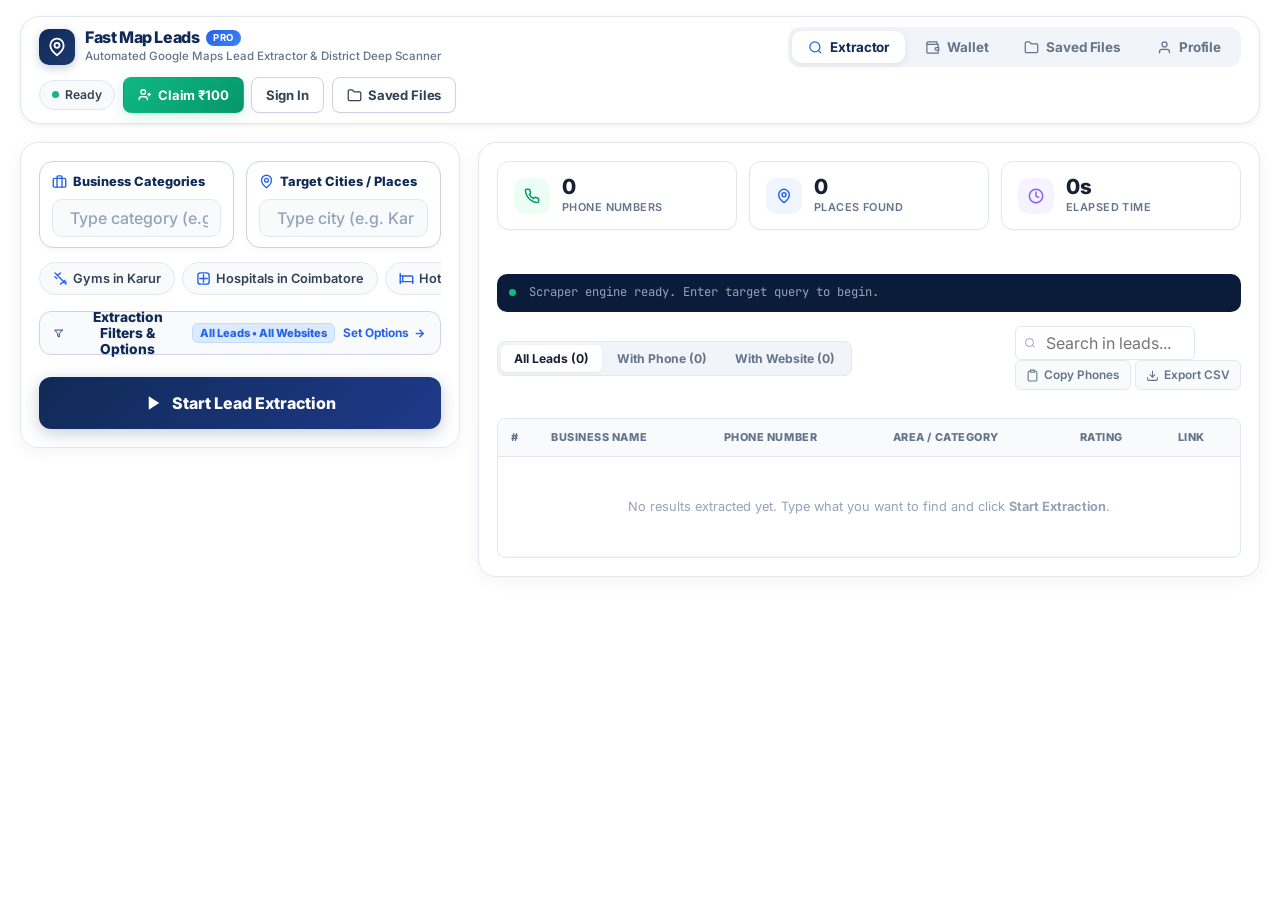
==== templates/index.html @ 8f37c623 "h76imo54ki" ====
<!DOCTYPE html>
<html lang="en">
<head>
  <meta charset="UTF-8" />
  <meta name="viewport" content="width=device-width, initial-scale=1.0, maximum-scale=5.0" />
  <title>Fast Map Leads — B2B Google Maps Lead Extractor & District Scanner</title>
  <link rel="preconnect" href="https://fonts.googleapis.com">
  <link rel="preconnect" href="https://fonts.gstatic.com" crossorigin>
  <link href="https://fonts.googleapis.com/css2?family=Inter:wght@400;500;600;700;800;900&family=Plus+Jakarta+Sans:wght@400;500;600;700;800&family=JetBrains+Mono:wght@400;500;600&display=swap" rel="stylesheet">
  <script src="https://checkout.razorpay.com/v1/checkout.js"></script>
  <script src="https://accounts.google.com/gsi/client" async defer></script>
  <style>
    /* ─────────────────────────────────────────────────────────────────────
       FAST MAP LEADS — PREMIUM SaaS DESIGN SYSTEM v3.0
       Pure White Canvas · Navy Primary · Blue/Teal Accents
       Inspired by Stripe, Linear, and modern fintech
    ───────────────────────────────────────────────────────────────────── */

    /* CRITICAL MOBILE AUTO-ZOOM PREVENTION */
    input, select, textarea { font-size: 16px !important; }
    button, a, input, select { touch-action: manipulation; }

    
    :root {
      /* Core Palette */
      --white: #ffffff;
      --navy: #102A56;
      --navy-deep: #0a1c3a;
      --navy-mid: #1a3a6e;
      --blue: #2563EB;
      --blue-bright: #3B82F6;
      --blue-light: #EFF6FF;
      --blue-border: #BFDBFE;
      --teal: #14B8A6;
      --teal-light: #F0FDFA;
      --teal-border: #99F6E4;
      --violet: #8B5CF6;
      --violet-light: #F5F3FF;
      --amber: #F59E0B;
      --amber-light: #FFFBEB;
      --green: #10B981;
      --green-dark: #059669;
      --green-light: #ECFDF5;
      --green-border: #A7F3D0;
      --red: #EF4444;
      --red-light: #FEF2F2;
      --red-border: #FECACA;

      /* Surfaces */
      --surface: #ffffff;
      --surface-2: #F8FAFC;
      --surface-3: #F1F5F9;

      /* Text */
      --text-primary: #172033;
      --text-secondary: #334155;
      --text-muted: #64748B;
      --text-light: #94A3B8;
      --text-xlight: #CBD5E1;

      /* Borders */
      --border: #E2E8F0;
      --border-strong: #CBD5E1;
      --border-focus: #2563EB;

      /* Shadows */
      --shadow-xs: 0 1px 2px rgba(15, 23, 42, 0.04);
      --shadow-sm: 0 2px 8px -1px rgba(15, 23, 42, 0.06), 0 1px 2px rgba(15, 23, 42, 0.03);
      --shadow-md: 0 4px 16px -2px rgba(15, 23, 42, 0.08), 0 2px 4px rgba(15, 23, 42, 0.04);
      --shadow-lg: 0 8px 28px -4px rgba(15, 23, 42, 0.12), 0 4px 8px rgba(15, 23, 42, 0.05);
      --shadow-xl: 0 16px 48px -8px rgba(15, 23, 42, 0.18), 0 8px 16px rgba(15, 23, 42, 0.08);
      --shadow-blue: 0 4px 14px rgba(37, 99, 235, 0.18);
      --shadow-navy: 0 4px 14px rgba(16, 42, 86, 0.18);
      --shadow-green: 0 4px 14px rgba(16, 185, 129, 0.18);

      /* Radius */
      --r-xs: 6px;
      --r-sm: 8px;
      --r-md: 12px;
      --r-lg: 16px;
      --r-xl: 20px;
      --r-2xl: 24px;
      --r-3xl: 28px;

      /* Transitions */
      --ease-spring: cubic-bezier(0.16, 1, 0.3, 1);
      --ease-smooth: cubic-bezier(0.4, 0, 0.2, 1);
    }

    /* ── Reset & Base ── */
    *, *::before, *::after { box-sizing: border-box; margin: 0; padding: 0; }

    html {
      scroll-behavior: smooth;
      -webkit-text-size-adjust: 100%;
      text-size-adjust: 100%;
    }

    body {
      font-family: 'Inter', 'Plus Jakarta Sans', -apple-system, BlinkMacSystemFont, 'Segoe UI', sans-serif;
      background-color: #ffffff;
      color: var(--text-primary);
      line-height: 1.5;
      min-height: 100vh;
      padding-bottom: 72px;
      -webkit-font-smoothing: antialiased;
      -moz-osx-font-smoothing: grayscale;
    }

    .glass-backdrop { display: none; }

    /* ── App Shell ── */
    
    /* Hide Mobile Bottom Dock on PC / Desktop */
    .mobile-bottom-dock {
      display: none !important;
    }


    /* Hide top header when viewing Profile page */
    body.view-profile-active .glass-header {
      display: none !important;
    }

.app-shell {
      position: relative;
      z-index: 1;
      max-width: 1440px;
      margin: 0 auto;
      padding: 16px 20px 48px 20px;
    }

    /* ══════════════════════════════════════════════
       HEADER — Premium White Bar
    ══════════════════════════════════════════════ */
    .glass-header {
      display: flex;
      align-items: center;
      justify-content: space-between;
      padding: 10px 18px;
      background: #ffffff;
      border: 1px solid var(--border);
      border-radius: var(--r-xl);
      box-shadow: var(--shadow-sm);
      margin-bottom: 18px;
      flex-wrap: wrap;
      gap: 10px;
    }

    .brand-section {
      display: flex;
      align-items: center;
      gap: 10px;
      cursor: pointer;
    }

    .brand-logo {
      width: 36px;
      height: 36px;
      background: linear-gradient(135deg, var(--navy) 0%, var(--navy-mid) 100%);
      color: #ffffff;
      border-radius: 10px;
      display: flex;
      align-items: center;
      justify-content: center;
      box-shadow: 0 3px 10px rgba(16, 42, 86, 0.22);
      flex-shrink: 0;
    }

    .brand-title h1 {
      font-size: 1rem;
      font-weight: 800;
      letter-spacing: -0.025em;
      color: var(--navy);
      display: flex;
      align-items: center;
      gap: 7px;
      line-height: 1.2;
    }

    .brand-badge {
      font-size: 0.6rem;
      font-weight: 700;
      background: linear-gradient(135deg, var(--blue) 0%, var(--blue-bright) 100%);
      color: #ffffff;
      padding: 2px 7px;
      border-radius: 999px;
      text-transform: uppercase;
      letter-spacing: 0.05em;
    }

    .brand-sub {
      font-size: 0.72rem;
      color: var(--text-muted);
      font-weight: 500;
      margin-top: 1px;
    }

    .header-controls {
      display: flex;
      align-items: center;
      gap: 8px;
    }

    /* ── Status Pill ── */
    .status-pill {
      display: inline-flex;
      align-items: center;
      gap: 6px;
      padding: 5px 12px;
      background: var(--surface-2);
      border: 1px solid var(--border);
      border-radius: 999px;
      font-size: 0.76rem;
      font-weight: 600;
      color: var(--text-secondary);
    }
    .status-dot {
      width: 7px;
      height: 7px;
      border-radius: 50%;
      background: var(--green);
      flex-shrink: 0;
    }
    .status-dot.pulsing {
      background: var(--blue);
      animation: pulseDot 1.4s infinite;
    }
    @keyframes pulseDot {
      0% { transform: scale(0.9); box-shadow: 0 0 0 0 rgba(37,99,235,0.5); }
      70% { transform: scale(1.1); box-shadow: 0 0 0 5px rgba(37,99,235,0); }
      100% { transform: scale(0.9); box-shadow: 0 0 0 0 rgba(37,99,235,0); }
    }

    /* ══════════════════════════════════════════════
       BUTTON SYSTEM — Premium SaaS
    ══════════════════════════════════════════════ */

    /* Base compact */
    .btn-compact {
      display: inline-flex;
      align-items: center;
      justify-content: center;
      gap: 6px;
      height: 36px;
      padding: 0 14px;
      font-size: 0.82rem;
      font-weight: 700;
      letter-spacing: -0.01em;
      border-radius: var(--r-sm);
      cursor: pointer;
      transition: all 0.18s var(--ease-spring);
      border: 1px solid transparent;
      user-select: none;
      white-space: nowrap;
      text-decoration: none;
      font-family: inherit;
    }
    .btn-compact:disabled { opacity: 0.45; cursor: not-allowed; transform: none !important; }

    /* Navy primary */
    .btn-primary-glass {
      background: linear-gradient(135deg, var(--navy) 0%, var(--navy-mid) 100%);
      color: #ffffff;
      border-color: transparent;
      box-shadow: 0 3px 10px rgba(16,42,86,0.18), inset 0 1px 0 rgba(255,255,255,0.12);
    }
    .btn-primary-glass:hover:not(:disabled) {
      background: linear-gradient(135deg, var(--navy-mid) 0%, #234a8a 100%);
      transform: translateY(-1px);
      box-shadow: 0 6px 18px rgba(16,42,86,0.24);
    }

    /* Blue accent */
    .btn-blue-glass {
      background: linear-gradient(135deg, var(--blue) 0%, var(--blue-bright) 100%);
      color: #ffffff;
      border-color: transparent;
      box-shadow: var(--shadow-blue);
    }
    .btn-blue-glass:hover:not(:disabled) {
      background: linear-gradient(135deg, #1d4ed8 0%, var(--blue) 100%);
      transform: translateY(-1px);
      box-shadow: 0 6px 20px rgba(37,99,235,0.28);
    }

    /* Emerald/Green */
    .btn-emerald-glass {
      background: linear-gradient(135deg, var(--green) 0%, var(--green-dark) 100%);
      color: #ffffff;
      border-color: transparent;
      box-shadow: var(--shadow-green);
    }
    .btn-emerald-glass:hover:not(:disabled) {
      background: linear-gradient(135deg, #059669 0%, #047857 100%);
      transform: translateY(-1px);
      box-shadow: 0 6px 20px rgba(16,185,129,0.28);
    }

    /* Outline */
    .btn-outline-glass {
      background: #ffffff;
      color: var(--text-secondary);
      border: 1.5px solid var(--border-strong);
      box-shadow: var(--shadow-xs);
    }
    .btn-outline-glass:hover:not(:disabled) {
      background: var(--surface-2);
      border-color: var(--text-muted);
      color: var(--text-primary);
      transform: translateY(-1px);
      box-shadow: var(--shadow-sm);
    }

    /* Danger */
    .btn-danger-glass {
      background: var(--red-light);
      color: var(--red);
      border: 1px solid var(--red-border);
    }
    .btn-danger-glass:hover:not(:disabled) {
      background: #fee2e2;
      transform: translateY(-1px);
    }

    /* Small subtle */
    .btn-subtle-sm {
      height: 30px;
      padding: 0 10px;
      font-size: 0.74rem;
      font-weight: 600;
      border-radius: var(--r-xs);
      background: var(--surface-2);
      border: 1px solid var(--border);
      color: var(--text-muted);
      cursor: pointer;
      display: inline-flex;
      align-items: center;
      gap: 5px;
      transition: all 0.15s;
      font-family: inherit;
    }
    .btn-subtle-sm:hover:not(:disabled) {
      background: #ffffff;
      border-color: var(--border-strong);
      color: var(--text-primary);
    }

    /* Hero buttons */
    .btn-hero-primary {
      display: inline-flex;
      align-items: center;
      justify-content: center;
      gap: 8px;
      height: 50px;
      padding: 0 24px;
      font-size: 0.95rem;
      font-weight: 800;
      letter-spacing: -0.01em;
      border-radius: var(--r-md);
      background: linear-gradient(135deg, var(--navy) 0%, var(--navy-mid) 100%);
      color: #ffffff;
      border: none;
      box-shadow: 0 6px 20px rgba(16,42,86,0.22), inset 0 1px 0 rgba(255,255,255,0.1);
      cursor: pointer;
      transition: all 0.2s var(--ease-spring);
      user-select: none;
      text-decoration: none;
      font-family: inherit;
      width: 100%;
    }
    .btn-hero-primary:hover:not(:disabled) {
      background: linear-gradient(135deg, var(--navy-mid) 0%, #1e4a96 100%);
      transform: translateY(-2px);
      box-shadow: 0 10px 28px rgba(16,42,86,0.28);
    }
    .btn-hero-primary:active:not(:disabled) { transform: scale(0.98); }

    .btn-hero-emerald {
      display: inline-flex;
      align-items: center;
      justify-content: center;
      gap: 8px;
      height: 50px;
      padding: 0 24px;
      font-size: 0.95rem;
      font-weight: 800;
      letter-spacing: -0.01em;
      border-radius: var(--r-md);
      background: linear-gradient(135deg, var(--green) 0%, var(--green-dark) 100%);
      color: #ffffff;
      border: none;
      box-shadow: 0 6px 20px rgba(16,185,129,0.24);
      cursor: pointer;
      transition: all 0.2s var(--ease-spring);
      user-select: none;
      text-decoration: none;
      font-family: inherit;
    }
    .btn-hero-emerald:hover:not(:disabled) {
      background: linear-gradient(135deg, var(--green-dark) 0%, #047857 100%);
      transform: translateY(-2px);
      box-shadow: 0 10px 28px rgba(16,185,129,0.3);
    }
    .btn-hero-emerald:active:not(:disabled) { transform: scale(0.98); }

    .btn-hero-outline {
      display: inline-flex;
      align-items: center;
      justify-content: center;
      gap: 8px;
      height: 48px;
      padding: 0 20px;
      font-size: 0.9rem;
      font-weight: 700;
      border-radius: var(--r-md);
      background: #ffffff;
      color: var(--navy);
      border: 1.5px solid var(--border-strong);
      box-shadow: var(--shadow-xs);
      cursor: pointer;
      transition: all 0.18s var(--ease-spring);
      user-select: none;
      text-decoration: none;
      font-family: inherit;
    }
    .btn-hero-outline:hover:not(:disabled) {
      background: var(--surface-2);
      border-color: var(--text-muted);
      transform: translateY(-1px);
      box-shadow: var(--shadow-sm);
    }
    .btn-hero-outline:active:not(:disabled) { transform: scale(0.98); }

    /* Back button */
    .btn-subtle-back { display: none !important; }
    .btn-subtle-back:hover {
      background: var(--surface-2);
      border-color: var(--text-muted);
      transform: translateX(-2px);
    }

    /* ══════════════════════════════════════════════
       LAYOUT
    ══════════════════════════════════════════════ */
    .main-layout {
      display: grid;
      grid-template-columns: 420px 1fr;
      gap: 18px;
      align-items: start;
    }
    @media (max-width: 1024px) {
      .main-layout { grid-template-columns: 1fr; }
    }

    /* ── Cards ── */
    .glass-card {
      background: #ffffff;
      border: 1px solid var(--border);
      border-radius: var(--r-xl);
      padding: 20px;
      box-shadow: var(--shadow-sm);
    }

    .card-elevated {
      background: #ffffff;
      border: 1px solid var(--border);
      border-radius: var(--r-xl);
      box-shadow: var(--shadow-md);
      padding: 24px;
      margin-bottom: 20px;
    }

    /* ── Section title ── */
    .section-title {
      font-size: 0.9rem;
      font-weight: 800;
      color: var(--text-primary);
      display: flex;
      align-items: center;
      gap: 8px;
      margin-bottom: 14px;
      letter-spacing: -0.01em;
    }
    .section-title svg { color: var(--blue); }

    /* ══════════════════════════════════════════════
       SEARCH INPUT
    ══════════════════════════════════════════════ */
    .search-input-container {
      position: relative;
      margin-bottom: 12px;
    }
    .search-input-icon {
      position: absolute;
      left: 14px;
      top: 50%;
      transform: translateY(-50%);
      color: var(--text-light);
      pointer-events: none;
      z-index: 1;
    }
    .glass-input {
      width: 100%;
      height: 48px;
      padding: 0 44px 0 44px;
      font-size: 0.92rem;
      font-weight: 600;
      color: var(--text-primary);
      background: #ffffff;
      border: 1.5px solid var(--border-strong);
      border-radius: var(--r-md);
      outline: none;
      transition: all 0.2s var(--ease-smooth);
      font-family: inherit;
    }
    .glass-input:focus {
      border-color: var(--border-focus);
      box-shadow: 0 0 0 3px rgba(37, 99, 235, 0.10);
    }
    .glass-input::placeholder { color: var(--text-light); font-weight: 400; }

    /* ── Quick Chips ── */
    .quick-chips-row {
      display: flex;
      flex-wrap: wrap;
      gap: 7px;
      margin-bottom: 16px;
    }
    .quick-chip {
      background: #ffffff;
      border: 1px solid var(--border);
      padding: 5px 12px;
      border-radius: 999px;
      font-size: 0.76rem;
      font-weight: 600;
      color: var(--text-secondary);
      cursor: pointer;
      display: inline-flex;
      align-items: center;
      gap: 5px;
      transition: all 0.15s var(--ease-spring);
      white-space: nowrap;
      font-family: inherit;
    }
    .quick-chip:hover {
      background: var(--blue-light);
      border-color: var(--blue-border);
      color: var(--blue);
      transform: translateY(-1px);
    }
    .quick-chip.active {
      background: var(--blue-light);
      border-color: var(--blue-border);
      color: var(--blue);
    }

    /* ── District Deep Search ── */
    .district-deep-card {
      background: var(--blue-light);
      border: 1px solid var(--blue-border);
      border-radius: var(--r-md);
      padding: 13px 15px;
      margin-bottom: 16px;
      transition: all 0.2s;
    }
    .district-deep-header {
      display: flex;
      align-items: center;
      justify-content: space-between;
      gap: 10px;
      cursor: pointer;
    }
    .district-deep-info {
      display: flex;
      align-items: center;
      gap: 9px;
    }
    .district-deep-info svg { color: var(--blue); flex-shrink: 0; }
    .district-deep-text strong {
      font-size: 0.83rem;
      color: var(--navy);
      display: block;
      font-weight: 700;
    }
    .district-deep-text span {
      font-size: 0.73rem;
      color: #1e40af;
    }

    /* Toggle switch */
    .switch-toggle {
      position: relative;
      display: inline-block;
      width: 40px;
      height: 22px;
      flex-shrink: 0;
    }
    .switch-toggle input { opacity: 0; width: 0; height: 0; }
    .slider {
      position: absolute;
      cursor: pointer;
      inset: 0;
      background-color: var(--text-xlight);
      transition: 0.25s;
      border-radius: 22px;
    }
    .slider:before {
      position: absolute;
      content: "";
      height: 16px;
      width: 16px;
      left: 3px;
      bottom: 3px;
      background-color: white;
      transition: 0.25s;
      border-radius: 50%;
      box-shadow: 0 1px 4px rgba(0,0,0,0.2);
    }
    input:checked + .slider { background-color: var(--blue); }
    input:checked + .slider:before { transform: translateX(18px); }

    /* District preview box */
    .district-preview-box {
      margin-top: 10px;
      padding-top: 10px;
      border-top: 1px dashed var(--blue-border);
      display: none;
    }
    .district-preview-label {
      font-size: 0.72rem;
      font-weight: 700;
      color: var(--blue);
      margin-bottom: 7px;
      display: flex;
      align-items: center;
      justify-content: space-between;
    }
    .district-chips-wrap {
      display: flex;
      flex-wrap: wrap;
      gap: 5px;
      max-height: 90px;
      overflow-y: auto;
    }
    .area-chip, .district-chip {
      font-size: 0.68rem;
      font-weight: 600;
      background: #ffffff;
      border: 1px solid var(--blue-border);
      color: #1e40af;
      padding: 3px 8px;
      border-radius: 999px;
    }

    /* ── Limit Selector ── */
    .limit-selector-grid {
      display: grid;
      grid-template-columns: repeat(4, 1fr);
      gap: 7px;
      margin-bottom: 16px;
    }
    .limit-pill {
      height: 38px;
      display: flex;
      align-items: center;
      justify-content: center;
      background: #ffffff;
      border: 1.5px solid var(--border);
      border-radius: var(--r-sm);
      font-size: 0.78rem;
      font-weight: 700;
      color: var(--text-muted);
      cursor: pointer;
      transition: all 0.15s var(--ease-spring);
      font-family: inherit;
    }
    .limit-pill.active {
      background: var(--navy);
      border-color: var(--navy);
      color: #ffffff;
      box-shadow: 0 3px 10px rgba(16,42,86,0.18);
    }
    .limit-pill:hover:not(.active) {
      background: var(--surface-2);
      border-color: var(--border-strong);
      color: var(--text-primary);
    }

    /* ── Form actions ── */
    .form-actions-row {
      display: flex;
      gap: 10px;
      margin-top: 16px;
    }
    .form-actions-row button { flex: 1; }

    /* ── Advanced toggle ── */
    .advanced-toggle {
      font-size: 0.74rem;
      color: var(--text-muted);
      cursor: pointer;
      text-align: center;
      margin-top: 10px;
      user-select: none;
      display: flex;
      align-items: center;
      justify-content: center;
      gap: 4px;
      font-family: inherit;
    }
    .advanced-toggle:hover { color: var(--blue); }
    .advanced-body {
      display: none;
      margin-top: 14px;
      padding-top: 14px;
      border-top: 1px dashed var(--border);
    }

    /* ══════════════════════════════════════════════
       STATS / METRICS
    ══════════════════════════════════════════════ */
    .stats-trio {
      display: grid;
      grid-template-columns: repeat(3, 1fr);
      gap: 12px;
      margin-bottom: 16px;
    }
    .stat-glass-card {
      background: #ffffff;
      border: 1px solid var(--border);
      border-radius: var(--r-md);
      padding: 14px 16px;
      display: flex;
      align-items: center;
      gap: 12px;
      box-shadow: var(--shadow-xs);
      transition: box-shadow 0.18s;
    }
    .stat-glass-card:hover { box-shadow: var(--shadow-sm); }
    .stat-icon-wrap {
      width: 36px;
      height: 36px;
      border-radius: 10px;
      display: flex;
      align-items: center;
      justify-content: center;
      flex-shrink: 0;
    }
    .stat-icon-wrap.emerald { background: var(--green-light); color: var(--green-dark); }
    .stat-icon-wrap.blue { background: var(--blue-light); color: var(--blue); }
    .stat-icon-wrap.purple { background: var(--violet-light); color: var(--violet); }
    .stat-val {
      font-size: 1.3rem;
      font-weight: 800;
      color: var(--text-primary);
      line-height: 1.1;
      letter-spacing: -0.02em;
    }
    .stat-lbl {
      font-size: 0.68rem;
      font-weight: 600;
      color: var(--text-muted);
      text-transform: uppercase;
      letter-spacing: 0.04em;
    }

    /* ── Pricing banner ── */
    .pricing-lead-badge {
      display: flex;
      align-items: center;
      justify-content: space-between;
      flex-wrap: wrap;
      gap: 8px;
      background: var(--green-light);
      border: 1px solid var(--green-border);
      border-radius: var(--r-sm);
      padding: 9px 13px;
      margin-bottom: 14px;
    }
    .pricing-pill {
      font-size: 0.78rem;
      color: #065f46;
      font-weight: 600;
      display: flex;
      align-items: center;
      gap: 6px;
    }
    .pricing-highlight {
      font-size: 0.84rem;
      font-weight: 800;
      color: #064e3b;
      background: #bbf7d0;
      padding: 2px 8px;
      border-radius: var(--r-xs);
    }
    .pricing-free-bonus {
      font-size: 0.72rem;
      color: #047857;
      font-weight: 700;
      display: inline-flex;
      align-items: center;
      gap: 4px;
    }

    /* ── Completion banner ── */
    .completion-banner {
      background: linear-gradient(135deg, var(--green-light), #f0fff8);
      border: 1px solid var(--green-border);
      border-radius: var(--r-md);
      padding: 14px 18px;
      margin-bottom: 16px;
      display: none;
      align-items: center;
      justify-content: space-between;
      gap: 14px;
      box-shadow: 0 2px 10px rgba(16,185,129,0.06);
      animation: fadeInDown 0.3s ease;
    }
    @keyframes fadeInDown {
      from { opacity: 0; transform: translateY(-8px); }
      to { opacity: 1; transform: translateY(0); }
    }
    .banner-text strong { font-size: 0.88rem; color: #064e3b; display: block; font-weight: 800; }
    .banner-text span { font-size: 0.76rem; color: #047857; }
    .banner-buttons { display: flex; align-items: center; gap: 8px; }

    /* ══════════════════════════════════════════════
       TABLE & RESULTS
    ══════════════════════════════════════════════ */
    .table-glass-card {
      background: #ffffff;
      border: 1px solid var(--border);
      border-radius: var(--r-xl);
      padding: 16px 20px;
      box-shadow: var(--shadow-sm);
    }

    .table-toolbar {
      display: flex;
      align-items: center;
      justify-content: space-between;
      flex-wrap: wrap;
      gap: 10px;
      margin-bottom: 14px;
    }
    .table-tabs {
      display: flex;
      align-items: center;
      background: var(--surface-3);
      border: 1px solid var(--border);
      border-radius: var(--r-sm);
      padding: 3px;
      gap: 2px;
    }
    .tab-btn {
      padding: 6px 13px;
      font-size: 0.76rem;
      font-weight: 700;
      border-radius: 6px;
      border: none;
      background: transparent;
      color: var(--text-muted);
      cursor: pointer;
      transition: all 0.15s;
      font-family: inherit;
    }
    .tab-btn.active {
      background: #ffffff;
      color: var(--text-primary);
      box-shadow: 0 1px 3px rgba(0,0,0,0.06);
    }

    .table-filter-wrap { position: relative; }
    .table-filter-input {
      height: 34px;
      padding: 0 10px 0 30px;
      font-size: 0.78rem;
      border: 1px solid var(--border);
      border-radius: var(--r-xs);
      outline: none;
      background: #ffffff;
      width: 180px;
      transition: all 0.2s;
      font-family: inherit;
    }
    .table-filter-input:focus { width: 220px; border-color: var(--blue); }
    .table-filter-icon { position: absolute; left: 9px; top: 50%; transform: translateY(-50%); color: var(--text-light); }

    .table-scroll-wrap {
      max-height: 500px;
      overflow-y: auto;
      border: 1px solid var(--border);
      border-radius: var(--r-sm);
    }
    table { width: 100%; border-collapse: collapse; font-size: 0.8rem; text-align: left; }
    thead {
      position: sticky; top: 0;
      background: var(--surface-2);
      backdrop-filter: blur(8px);
      z-index: 2;
      border-bottom: 1px solid var(--border);
    }
    th {
      padding: 10px 13px;
      font-size: 0.68rem;
      font-weight: 800;
      color: var(--text-muted);
      text-transform: uppercase;
      letter-spacing: 0.05em;
    }
    td { padding: 10px 13px; border-bottom: 1px solid var(--surface-3); color: var(--text-secondary); }
    tr:hover td { background: var(--surface-2); }

    .lead-title { font-weight: 700; color: var(--text-primary); }
    .lead-phone-pill {
      display: inline-flex;
      align-items: center;
      gap: 5px;
      background: var(--green-light);
      border: 1px solid var(--green-border);
      color: #047857;
      padding: 3px 9px;
      border-radius: var(--r-xs);
      font-weight: 700;
      font-size: 0.78rem;
    }
    .lead-rating-badge {
      display: inline-flex;
      align-items: center;
      gap: 3px;
      color: #b45309;
      font-weight: 700;
    }
    .map-link-btn {
      color: var(--blue);
      font-weight: 600;
      text-decoration: none;
      display: inline-flex;
      align-items: center;
      gap: 3px;
    }
    .map-link-btn:hover { text-decoration: underline; }

    /* ── Live log ── */
    .stream-log-box {
      margin-top: 14px;
      background: var(--navy-deep);
      border-radius: var(--r-sm);
      padding: 10px 14px;
      color: #94a3b8;
      font-family: 'JetBrains Mono', 'Consolas', monospace;
      font-size: 0.72rem;
      max-height: 82px;
      overflow-y: auto;
    }
    .log-line { margin-bottom: 2px; display: flex; align-items: center; gap: 6px; }
    .log-line.SUCCESS { color: #34d399; }
    .log-line.WARN { color: #fbbf24; }
    .log-line.ERROR { color: #f87171; }

    /* ══════════════════════════════════════════════
       MODALS (Bottom Sheets)
    ══════════════════════════════════════════════ */
    .modal-backdrop {
      position: fixed;
      inset: 0;
      background: rgba(15, 23, 42, 0.4);
      backdrop-filter: blur(6px);
      -webkit-backdrop-filter: blur(6px);
      z-index: 9999;
      display: none;
      align-items: center;
      justify-content: center;
      padding: 20px;
    }
    .modal-glass-sheet {
      background: #ffffff;
      border: 1px solid var(--border);
      border-radius: var(--r-2xl);
      width: 100%;
      max-width: 780px;
      max-height: 87vh;
      display: flex;
      flex-direction: column;
      box-shadow: var(--shadow-xl);
      overflow: hidden;
    }
    .modal-header {
      display: flex;
      align-items: center;
      justify-content: space-between;
      padding: 16px 22px;
      border-bottom: 1px solid var(--border);
      background: var(--surface-2);
      flex-shrink: 0;
    }
    .modal-title {
      font-size: 0.95rem;
      font-weight: 800;
      color: var(--text-primary);
      display: flex;
      align-items: center;
      gap: 8px;
    }
    .modal-close-btn {
      background: transparent;
      border: none;
      cursor: pointer;
      color: var(--text-muted);
      border-radius: var(--r-xs);
      padding: 5px;
      display: flex;
      align-items: center;
      justify-content: center;
      transition: all 0.15s;
    }
    .modal-close-btn:hover { background: var(--border); color: var(--text-primary); }
    .modal-body { padding: 18px 22px; overflow-y: auto; flex: 1; }

    /* ── Toast ── */
    .toast-tray {
      position: fixed;
      bottom: 82px;
      right: 16px;
      z-index: 99999;
      display: flex;
      flex-direction: column;
      gap: 8px;
    }
    .glass-toast {
      background: var(--navy-deep);
      color: #ffffff;
      padding: 11px 16px;
      border-radius: var(--r-md);
      font-size: 0.82rem;
      font-weight: 600;
      box-shadow: var(--shadow-lg);
      display: flex;
      align-items: center;
      gap: 8px;
      transition: opacity 0.3s;
      min-width: 240px;
    }

    /* ══════════════════════════════════════════════
       WALLET & PROFILE HEADER ELEMENTS
    ══════════════════════════════════════════════ */
    .wallet-pill {
      display: inline-flex;
      align-items: center;
      gap: 7px;
      padding: 5px 11px;
      background: var(--green-light);
      border: 1px solid var(--green-border);
      border-radius: 999px;
      cursor: pointer;
      transition: all 0.2s var(--ease-spring);
      user-select: none;
    }
    .wallet-pill:hover {
      background: #d1fae5;
      border-color: #6ee7b7;
      transform: translateY(-1px);
    }
    .wallet-icon-box {
      width: 22px;
      height: 22px;
      border-radius: 50%;
      background: var(--green-light);
      color: var(--green-dark);
      display: flex;
      align-items: center;
      justify-content: center;
    }
    .wallet-text-group { display: flex; flex-direction: column; line-height: 1.1; }
    .wallet-lbl { font-size: 0.58rem; font-weight: 700; color: var(--text-muted); letter-spacing: 0.06em; text-transform: uppercase; }
    .wallet-amount { font-size: 0.84rem; font-weight: 800; color: #047857; }
    .wallet-add-badge {
      background: var(--green-dark);
      color: #ffffff;
      font-size: 0.7rem;
      font-weight: 800;
      padding: 2px 7px;
      border-radius: 999px;
      white-space: nowrap;
    }

    .guest-controls-wrap { display: inline-flex; align-items: center; gap: 7px; }

    /* Profile pill */
    .profile-wrap { position: relative; }
    .profile-pill {
      display: inline-flex;
      align-items: center;
      gap: 7px;
      padding: 4px 10px 4px 5px;
      background: #ffffff;
      border: 1px solid var(--border);
      border-radius: 999px;
      cursor: pointer;
      transition: all 0.2s;
      font-size: 0.8rem;
      font-weight: 700;
      color: var(--text-primary);
      box-shadow: var(--shadow-xs);
      font-family: inherit;
    }
    .profile-pill:hover { background: var(--surface-2); border-color: var(--border-strong); transform: translateY(-1px); }
    .profile-avatar {
      width: 26px;
      height: 26px;
      border-radius: 50%;
      background: linear-gradient(135deg, var(--blue) 0%, #1d4ed8 100%);
      color: white;
      font-weight: 800;
      font-size: 0.72rem;
      display: flex;
      align-items: center;
      justify-content: center;
      flex-shrink: 0;
    }

    /* Profile dropdown */
    .profile-dropdown {
      position: absolute;
      top: calc(100% + 8px);
      right: 0;
      width: 285px;
      background: #ffffff;
      border: 1px solid var(--border);
      border-radius: var(--r-xl);
      box-shadow: var(--shadow-xl);
      padding: 12px;
      z-index: 10000;
      display: none;
      flex-direction: column;
      gap: 3px;
    }
    .profile-dropdown.show { display: flex; }
    .dropdown-header { padding: 4px 6px 10px 6px; }
    .dropdown-user-name { font-size: 0.9rem; font-weight: 800; color: var(--text-primary); }
    .dropdown-user-email { font-size: 0.74rem; color: var(--text-muted); overflow: hidden; text-overflow: ellipsis; white-space: nowrap; }
    .dropdown-user-phone { font-size: 0.72rem; color: var(--text-light); }
    .dropdown-divider { height: 1px; background: var(--border); margin: 4px 0; }
    .dropdown-balance-box {
      background: var(--surface-2);
      border: 1px solid var(--border);
      border-radius: var(--r-sm);
      padding: 8px 10px;
      margin: 4px 0;
    }
    .dropdown-bal-label { font-size: 0.68rem; font-weight: 600; color: var(--text-muted); }
    .dropdown-bal-val { font-size: 1.15rem; font-weight: 800; color: var(--green-dark); }
    .dropdown-bal-leads { font-size: 0.7rem; color: var(--blue); font-weight: 600; }
    .dropdown-item {
      display: flex;
      align-items: center;
      gap: 10px;
      padding: 9px 10px;
      border-radius: var(--r-sm);
      font-size: 0.82rem;
      font-weight: 600;
      color: var(--text-secondary);
      background: none;
      border: none;
      cursor: pointer;
      text-align: left;
      width: 100%;
      transition: background 0.14s;
      font-family: inherit;
    }
    .dropdown-item:hover { background: var(--surface-2); color: var(--text-primary); }
    .dropdown-item.danger { color: var(--red); }
    .dropdown-item.danger:hover { background: var(--red-light); }

    /* ══════════════════════════════════════════════
       AUTH MODAL
    ══════════════════════════════════════════════ */
    .auth-tabs {
      display: flex;
      gap: 3px;
      background: var(--surface-3);
      padding: 3px;
      border-radius: 10px;
      flex: 1;
      margin-right: 12px;
    }
    .auth-tab-btn {
      flex: 1;
      height: 36px;
      padding: 0 12px;
      border-radius: 8px;
      border: none;
      background: none;
      font-size: 0.84rem;
      font-weight: 700;
      color: var(--text-muted);
      cursor: pointer;
      display: flex;
      align-items: center;
      justify-content: center;
      transition: all 0.15s;
      font-family: inherit;
    }
    .auth-tab-btn.active {
      background: #ffffff;
      color: var(--text-primary);
      box-shadow: 0 1px 4px rgba(0,0,0,0.08);
    }

    .form-group { display: flex; flex-direction: column; gap: 5px; margin-bottom: 13px; text-align: left; }
    .form-label { font-size: 0.8rem; font-weight: 700; color: var(--text-primary); }
    .form-control {
      padding: 10px 13px;
      border: 1.5px solid var(--border);
      border-radius: var(--r-sm);
      font-size: 0.86rem;
      outline: none;
      transition: border-color 0.15s, box-shadow 0.15s;
      background: #ffffff;
      width: 100%;
      color: var(--text-primary);
      font-family: inherit;
    }
    .form-control:focus {
      border-color: var(--blue);
      box-shadow: 0 0 0 3px rgba(37, 99, 235, 0.10);
    }

    .btn-google {
      display: flex;
      align-items: center;
      justify-content: center;
      gap: 10px;
      width: 100%;
      height: 42px;
      background: #ffffff;
      border: 1.5px solid var(--border-strong);
      border-radius: var(--r-sm);
      color: var(--text-secondary);
      font-size: 0.86rem;
      font-weight: 700;
      cursor: pointer;
      transition: all 0.15s;
      margin-top: 10px;
      font-family: inherit;
      box-shadow: var(--shadow-xs);
    }
    .btn-google:hover { background: var(--surface-2); border-color: var(--text-muted); box-shadow: var(--shadow-sm); }

    /* ══════════════════════════════════════════════
       WALLET PAGE
    ══════════════════════════════════════════════ */
    /* Balance banner in recharge modal */
    .wallet-balance-banner {
      background: linear-gradient(135deg, var(--green-light), var(--blue-light));
      border: 1px solid var(--green-border);
      border-radius: var(--r-md);
      padding: 14px 18px;
      display: flex;
      align-items: center;
      justify-content: space-between;
      margin-bottom: 16px;
    }
    .wallet-bal-title { font-size: 0.68rem; color: var(--text-muted); font-weight: 700; text-transform: uppercase; letter-spacing: 0.05em; }
    .wallet-bal-large { font-size: 1.65rem; font-weight: 800; color: var(--green-dark); letter-spacing: -0.02em; }
    .wallet-bal-leads { font-size: 0.78rem; font-weight: 700; color: var(--blue); }
    .wallet-rate-tag {
      background: #ffffff;
      border: 1px solid var(--border-strong);
      border-radius: 999px;
      padding: 5px 12px;
      font-size: 0.76rem;
      font-weight: 700;
      color: var(--text-secondary);
    }

    /* Pack cards */
    .pack-grid {
      display: grid;
      grid-template-columns: repeat(2, 1fr);
      gap: 10px;
      margin-bottom: 16px;
    }
    .pack-card {
      border: 1.5px solid var(--border);
      background: #ffffff;
      border-radius: var(--r-md);
      padding: 13px;
      text-align: center;
      cursor: pointer;
      position: relative;
      transition: all 0.18s var(--ease-spring);
    }
    .pack-card:hover {
      border-color: var(--blue);
      transform: translateY(-2px);
      box-shadow: var(--shadow-blue);
    }
    .pack-card.active {
      border-color: var(--blue);
      background: var(--blue-light);
      box-shadow: 0 0 0 2px var(--blue);
    }
    .pack-card.popular .pack-badge {
      position: absolute;
      top: -9px;
      right: 12px;
      background: var(--blue);
      color: white;
      font-size: 0.62rem;
      font-weight: 800;
      padding: 2px 8px;
      border-radius: 999px;
      text-transform: uppercase;
      letter-spacing: 0.04em;
    }
    .pack-val { font-size: 1.2rem; font-weight: 800; color: var(--text-primary); letter-spacing: -0.02em; }
    .pack-leads { font-size: 0.74rem; font-weight: 700; color: var(--blue); }

    /* ── Fintech Wallet Hero Card (updated palette) ── */
    .wallet-hero-card {
      background: linear-gradient(135deg, var(--navy) 0%, var(--navy-mid) 50%, #1a4494 100%);
      color: white;
      border-radius: var(--r-2xl);
      padding: 26px 28px;
      box-shadow: 0 12px 36px rgba(16, 42, 86, 0.28);
      margin-bottom: 22px;
      position: relative;
      overflow: hidden;
    }
    .wallet-hero-card::before {
      content: '';
      position: absolute;
      top: -60px;
      right: -60px;
      width: 200px;
      height: 200px;
      border-radius: 50%;
      background: rgba(255,255,255,0.06);
      pointer-events: none;
    }
    .wallet-hero-card::after {
      content: '';
      position: absolute;
      bottom: -40px;
      left: 20px;
      width: 140px;
      height: 140px;
      border-radius: 50%;
      background: rgba(255,255,255,0.04);
      pointer-events: none;
    }
    .card-chip-row {
      display: flex;
      align-items: center;
      justify-content: space-between;
      margin-bottom: 20px;
      position: relative;
      z-index: 1;
    }
    .card-chip {
      width: 40px;
      height: 28px;
      border-radius: 6px;
      background: linear-gradient(135deg, #fef08a, #ca8a04);
      box-shadow: inset 0 1px 3px rgba(0,0,0,0.2);
    }
    .card-brand-label { font-size: 0.72rem; font-weight: 800; letter-spacing: 0.1em; color: #93c5fd; }
    .card-secure-tag {
      font-size: 0.68rem;
      font-weight: 800;
      background: rgba(255,255,255,0.14);
      padding: 3px 9px;
      border-radius: 999px;
      letter-spacing: 0.04em;
    }
    .card-bal-label {
      font-size: 0.7rem;
      font-weight: 700;
      letter-spacing: 0.06em;
      color: #93c5fd;
      text-transform: uppercase;
      position: relative;
      z-index: 1;
    }
    .card-bal-number {
      font-size: 2.5rem;
      font-weight: 800;
      color: #ffffff;
      line-height: 1.1;
      margin: 4px 0 18px 0;
      letter-spacing: -0.03em;
      position: relative;
      z-index: 1;
    }
    .card-footer-row {
      display: flex;
      align-items: center;
      justify-content: space-between;
      border-top: 1px solid rgba(255,255,255,0.15);
      padding-top: 14px;
      flex-wrap: wrap;
      gap: 10px;
      position: relative;
      z-index: 1;
    }
    .card-leads-stat .stat-num { font-size: 1.2rem; font-weight: 800; color: #ffffff; }
    .card-leads-stat .stat-txt { font-size: 0.78rem; color: #bfdbfe; margin-left: 4px; font-weight: 600; }
    .card-rate-badge {
      background: rgba(255,255,255,0.18);
      color: #ffffff;
      font-weight: 800;
      font-size: 0.78rem;
      padding: 5px 14px;
      border-radius: 999px;
      border: 1px solid rgba(255,255,255,0.25);
    }

    /* Calculator */
    .calc-presets-row { display: flex; flex-wrap: wrap; gap: 8px; margin: 12px 0 16px 0; }
    .calc-pill {
      background: var(--surface-2);
      border: 1.5px solid var(--border);
      border-radius: 999px;
      padding: 6px 14px;
      font-size: 0.8rem;
      font-weight: 700;
      color: var(--text-secondary);
      cursor: pointer;
      transition: all 0.15s var(--ease-spring);
      font-family: inherit;
    }
    .calc-pill:hover { background: var(--blue-light); border-color: var(--blue-border); color: var(--blue); }
    .calc-pill.active { background: var(--navy); color: #ffffff; border-color: var(--navy); box-shadow: var(--shadow-navy); }

    .calc-slider-wrap { margin: 16px 0 18px 0; }
    .calc-range {
      width: 100%;
      height: 6px;
      border-radius: 6px;
      background: var(--border);
      outline: none;
      -webkit-appearance: none;
      cursor: pointer;
    }
    .calc-range::-webkit-slider-thumb {
      -webkit-appearance: none;
      width: 22px;
      height: 22px;
      border-radius: 50%;
      background: var(--blue);
      box-shadow: 0 2px 8px rgba(37,99,235,0.4);
      cursor: pointer;
      border: 2px solid #ffffff;
    }
    .calc-result-box {
      display: flex;
      align-items: center;
      justify-content: space-between;
      background: var(--surface-2);
      border: 1px solid var(--border);
      border-radius: var(--r-md);
      padding: 14px 18px;
      margin-top: 12px;
    }
    .calc-res-lbl { font-size: 0.68rem; font-weight: 700; color: var(--text-muted); letter-spacing: 0.05em; text-transform: uppercase; display: block; margin-bottom: 2px; }
    .calc-res-val { font-size: 1.3rem; font-weight: 800; color: var(--text-primary); letter-spacing: -0.02em; }
    .calc-res-cost { font-size: 1.45rem; font-weight: 800; color: var(--green-dark); letter-spacing: -0.02em; }

    /* ══════════════════════════════════════════════
       PROFILE PAGE
    ══════════════════════════════════════════════ */
    .profile-hero-card {
      background: #ffffff;
      border: 1px solid var(--border);
      border-radius: var(--r-2xl);
      padding: 24px;
      box-shadow: var(--shadow-md);
      margin-bottom: 20px;
    }
    .profile-hero-top { display: flex; align-items: center; gap: 18px; flex-wrap: wrap; }
    .profile-large-avatar {
      width: 66px;
      height: 66px;
      border-radius: 20px;
      background: linear-gradient(135deg, var(--blue) 0%, #1d4ed8 100%);
      color: white;
      font-size: 1.8rem;
      font-weight: 800;
      display: flex;
      align-items: center;
      justify-content: center;
      box-shadow: 0 6px 18px rgba(37,99,235,0.25);
      flex-shrink: 0;
    }
    .profile-hero-name { font-size: 1.4rem; font-weight: 800; color: var(--text-primary); line-height: 1.2; letter-spacing: -0.02em; }
    .profile-hero-email { font-size: 0.88rem; color: var(--text-muted); font-weight: 500; }
    .profile-badges-row { display: flex; align-items: center; gap: 7px; margin-top: 7px; flex-wrap: wrap; }
    .profile-badge-role {
      font-size: 0.72rem;
      font-weight: 800;
      background: var(--blue-light);
      color: var(--blue);
      border: 1px solid var(--blue-border);
      padding: 3px 10px;
      border-radius: 999px;
    }
    .profile-badge-verified {
      font-size: 0.72rem;
      font-weight: 800;
      background: var(--green-light);
      color: var(--green-dark);
      border: 1px solid var(--green-border);
      padding: 3px 10px;
      border-radius: 999px;
    }

    /* Profile stats grid */
    .profile-stats-grid {
      display: grid;
      grid-template-columns: repeat(4, 1fr);
      gap: 14px;
      margin-bottom: 22px;
    }
    .profile-stat-box {
      background: #ffffff;
      border: 1px solid var(--border);
      border-radius: var(--r-lg);
      padding: 18px 16px;
      box-shadow: var(--shadow-xs);
      transition: box-shadow 0.18s;
    }
    .profile-stat-box:hover { box-shadow: var(--shadow-sm); }
    .profile-stat-lbl { font-size: 0.68rem; font-weight: 700; color: var(--text-muted); text-transform: uppercase; letter-spacing: 0.05em; margin-bottom: 5px; }
    .profile-stat-val { font-size: 1.35rem; font-weight: 800; color: var(--text-primary); letter-spacing: -0.02em; }

    /* Profile options grid */
    .profile-options-grid { display: grid; grid-template-columns: repeat(2, 1fr); gap: 16px; }
    .profile-option-card {
      background: #ffffff;
      border: 1px solid var(--border);
      border-radius: var(--r-xl);
      padding: 22px;
      box-shadow: var(--shadow-xs);
      display: flex;
      flex-direction: column;
      justify-content: space-between;
      transition: all 0.2s var(--ease-spring);
    }
    .profile-option-card:hover {
      border-color: var(--border-strong);
      box-shadow: var(--shadow-md);
      transform: translateY(-2px);
    }

    /* ══════════════════════════════════════════════
       VIEW SYSTEM
    ══════════════════════════════════════════════ */
    .views-container { width: 100%; }
    .app-view { display: none; animation: viewSlide 0.22s var(--ease-spring); }
    .app-view.active { display: block; }
    @keyframes viewSlide {
      from { opacity: 0; transform: translateY(8px); }
      to { opacity: 1; transform: translateY(0); }
    }

    /* View header bar */
    .view-header-bar {
      display: flex;
      align-items: center;
      gap: 16px;
      margin-bottom: 22px;
      padding-bottom: 16px;
      border-bottom: 1px solid var(--border);
      flex-wrap: wrap;
    }
    .view-title-group { flex: 1; min-width: 0; }
    .view-title {
      font-size: 1.5rem;
      font-weight: 800;
      color: var(--navy);
      letter-spacing: -0.03em;
      line-height: 1.2;
    }
    .view-subtitle { font-size: 0.85rem; color: var(--text-muted); margin-top: 3px; }

    /* ── Desktop Nav Tabs ── */
    .desktop-nav-tabs {
      display: flex;
      align-items: center;
      gap: 4px;
      background: var(--surface-3);
      padding: 4px;
      border-radius: var(--r-md);
    }
    .nav-tab {
      display: inline-flex;
      align-items: center;
      gap: 7px;
      padding: 8px 16px;
      border-radius: 10px;
      border: none;
      background: transparent;
      color: var(--text-muted);
      font-size: 0.84rem;
      font-weight: 700;
      cursor: pointer;
      transition: all 0.18s var(--ease-spring);
      user-select: none;
      text-decoration: none;
      font-family: inherit;
      letter-spacing: -0.01em;
    }
    .nav-tab:hover { color: var(--text-primary); background: rgba(255,255,255,0.7); }
    .nav-tab.active { background: #ffffff; color: var(--navy); box-shadow: 0 2px 8px rgba(15,23,42,0.08); }
    .nav-tab.active svg { color: var(--blue); }

    /* ── Mobile Lead Cards ── */
    .mobile-cards-wrap { display: none; }
    .mobile-only { display: none !important; }

    /* ══════════════════════════════════════════════
       AUTH STATE VISIBILITY
    ══════════════════════════════════════════════ */
    body.user-logged-in #authGuestWrap { display: none !important; }
    body.user-logged-in #walletBadge { display: inline-flex !important; }
    body.user-logged-in #userProfileWrap { display: block !important; }
    body.user-guest #walletBadge,
    body.user-guest #userProfileWrap { display: none !important; }
    body.user-guest #authGuestWrap { display: inline-flex !important; }

    /* ══════════════════════════════════════════════
       MOBILE RESPONSIVE — 768px breakpoint
    ══════════════════════════════════════════════ */
    
    /* ─────────────────────────────────────────────────────────────────────
       FAST MAP LEADS — COCKPIT EXTRACTOR DESIGN SYSTEM (v3.5)
       Modern Command Hero · Fluid Responsive · Zero Clutter
    ───────────────────────────────────────────────────────────────────── */
    
    .extractor-cockpit {
      display: grid;
      grid-template-columns: 440px 1fr;
      gap: 18px;
      align-items: start;
      width: 100%;
      max-width: 1440px;
      margin: 0 auto;
    }

    /* Top Strip: Rate & Welcome Bonus */
    .engine-rate-strip {
      grid-column: 1 / -1;
      display: flex;
      align-items: center;
      justify-content: space-between;
      flex-wrap: wrap;
      gap: 8px;
      padding: 6px 14px;
      background: #F0FDF4;
      border: 1px solid #BBF7D0;
      border-radius: 999px;
      margin-bottom: 2px;
    }
    .rate-badge-pill {
      display: inline-flex;
      align-items: center;
      gap: 6px;
      font-size: 0.8rem;
      color: #166534;
      font-weight: 600;
    }
    .rate-dot-pulse {
      width: 7px;
      height: 7px;
      border-radius: 50%;
      background: #16A34A;
      box-shadow: 0 0 0 2px rgba(34, 197, 94, 0.25);
      animation: pulseDot 2s infinite;
    }
    .rate-bold {
      font-weight: 800;
      color: #064E3B;
    }
    .rate-sub {
      color: #15803D;
    }
    .bonus-badge-pill {
      display: inline-flex;
      align-items: center;
      gap: 5px;
      font-size: 0.78rem;
      color: #15803D;
      font-weight: 700;
    }

    /* Search Hero Card (Command Cockpit) */
    .search-hero-card {
      background: #FFFFFF;
      border: 1px solid var(--border);
      border-radius: 18px;
      padding: 18px;
      box-shadow: 0 4px 20px -2px rgba(15, 23, 42, 0.06);
      display: flex;
      flex-direction: column;
      gap: 14px;
      width: 100%;
      box-sizing: border-box;
    }

    /* Command Search Bar */
    
    
        /* Multi-Category and Multi-Places Tag Engine */
    .multi-search-grid {
      display: grid;
      grid-template-columns: 1fr 1fr;
      gap: 12px;
      width: 100%;
    }
    .multi-tag-box {
      position: relative;
      background: #FFFFFF;
      border: 1.5px solid var(--border-strong);
      border-radius: 14px;
      padding: 10px 12px;
      display: flex;
      flex-direction: column;
      gap: 8px;
      box-shadow: 0 2px 6px rgba(15, 23, 42, 0.03);
      transition: border-color 0.18s, box-shadow 0.18s;
      box-sizing: border-box;
      min-width: 0;
    }
    .multi-tag-box:focus-within {
      border-color: var(--blue);
      box-shadow: 0 0 0 3px rgba(37, 99, 235, 0.12);
    }
    .multi-tag-header {
      display: flex;
      align-items: center;
      justify-content: space-between;
      font-size: 0.8rem;
      font-weight: 800;
      color: var(--navy);
    }
    .multi-tag-title {
      display: flex;
      align-items: center;
      gap: 6px;
    }
    .multi-tag-title svg {
      color: var(--blue);
    }
    .tag-count-badge {
      font-size: 0.7rem;
      font-weight: 700;
      color: var(--blue);
      background: #EFF6FF;
      padding: 1px 7px;
      border-radius: 999px;
    }
    .multi-chips-container {
      display: flex;
      flex-wrap: wrap;
      gap: 5px;
      align-items: center;
      min-height: 38px;
      padding: 4px 6px;
      background: #F8FAFC;
      border: 1px solid var(--border);
      border-radius: 10px;
      cursor: text;
    }
    .chips-list {
      display: inline-flex;
      flex-wrap: wrap;
      gap: 5px;
      align-items: center;
    }
    .tag-chip {
      display: inline-flex;
      align-items: center;
      gap: 5px;
      padding: 3px 8px 3px 10px;
      background: #EFF6FF;
      border: 1px solid #BFDBFE;
      color: #1D4ED8;
      font-size: 0.78rem;
      font-weight: 700;
      border-radius: 999px;
      animation: chipPop 0.15s ease-out;
    }
    @keyframes chipPop {
      0% { transform: scale(0.85); opacity: 0; }
      100% { transform: scale(1); opacity: 1; }
    }
    .tag-chip-remove {
      cursor: pointer;
      display: inline-flex;
      align-items: center;
      justify-content: center;
      width: 14px;
      height: 14px;
      border-radius: 50%;
      background: rgba(29, 78, 216, 0.15);
      color: #1D4ED8;
      font-size: 10px;
      font-weight: 900;
      line-height: 1;
      border: none;
      padding: 0;
      transition: background 0.15s, color 0.15s;
    }
    .tag-chip-remove:hover {
      background: #EF4444;
      color: #FFFFFF;
    }
    .tag-input-field {
      border: none;
      outline: none;
      flex: 1;
      min-width: 120px;
      font-size: 0.84rem;
      font-family: inherit;
      color: var(--text-primary);
      padding: 4px 6px;
      background: transparent;
    }
    .tag-input-field::placeholder {
      color: #94A3B8;
      font-weight: 500;
    }
    .suggestions-dropdown {
      display: none;
      flex-wrap: wrap;
      gap: 6px;
      padding: 8px 10px;
      background: #FFFFFF;
      border: 1px solid var(--border);
      border-radius: 10px;
      box-shadow: 0 4px 16px -2px rgba(15, 23, 42, 0.08);
      margin-top: 4px;
      animation: suggestSlideDown 0.15s ease-out;
      width: 100%;
      box-sizing: border-box;
      max-height: 160px;
      overflow-y: auto;
    }
    @keyframes suggestSlideDown {
      from { opacity: 0; transform: translateY(-4px); }
      to { opacity: 1; transform: translateY(0); }
    }
    .suggestion-item {
      font-size: 0.76rem;
      font-weight: 600;
      color: var(--navy);
      background: #F8FAFC;
      border: 1px solid var(--border);
      border-radius: 6px;
      padding: 4px 9px;
      cursor: pointer;
      display: inline-flex;
      align-items: center;
      gap: 4px;
      transition: all 0.15s ease;
      user-select: none;
    }
    .suggestion-item:hover {
      background: #EFF6FF;
      color: var(--blue);
      border-color: #93C5FD;
      transform: translateY(-1px);
    }
    .suggestion-item-highlight {
      color: var(--blue);
      font-weight: 800;
      background: rgba(37, 99, 235, 0.1);
      padding: 0 2px;
      border-radius: 3px;
    }
    .combo-badge-row {
      display: flex;
      align-items: center;
      justify-content: space-between;
      padding: 8px 12px;
      background: #F0FDF4;
      border: 1px solid #BBF7D0;
      border-radius: 10px;
      font-size: 0.78rem;
      color: #166534;
      font-weight: 600;
      margin-top: 2px;
    }
    .combo-count-highlight {
      font-weight: 800;
      color: #064E3B;
    }

    @media (max-width: 768px) {
      .multi-search-grid {
        grid-template-columns: 1fr !important;
        gap: 10px !important;
      }
      .multi-tag-box {
        padding: 9px 10px !important;
      }
    }
    .search-pills-ribbon {
      display: flex;
      gap: 7px;
      overflow-x: auto;
      white-space: nowrap;
      -webkit-overflow-scrolling: touch;
      padding-bottom: 2px;
      scrollbar-width: none;
    }
    .search-pills-ribbon::-webkit-scrollbar { display: none; }
    
    .pill-icon {
      display: inline-flex;
      align-items: center;
      justify-content: center;
      width: 15px;
      height: 15px;
      flex-shrink: 0;
      color: var(--blue);
      transition: all 0.15s ease;
    }
    .ribbon-pill:hover .pill-icon {
      color: var(--blue);
    }
    .ribbon-pill.active .pill-icon {
      color: var(--blue);
    }

.ribbon-pill {
      display: inline-flex;
      align-items: center;
      gap: 5px;
      padding: 6px 13px;
      font-size: 0.8rem;
      font-weight: 600;
      color: var(--text-secondary);
      background: #F8FAFC;
      border: 1px solid var(--border);
      border-radius: 999px;
      cursor: pointer;
      flex-shrink: 0;
      user-select: none;
      transition: all 0.18s cubic-bezier(0.16, 1, 0.3, 1);
    }
    .ribbon-pill:hover {
      background: #EFF6FF;
      border-color: var(--blue-border);
      color: var(--blue);
    }
    .ribbon-pill.active {
      background: #EFF6FF;
      border-color: var(--blue);
      color: var(--blue);
      font-weight: 700;
      box-shadow: 0 2px 8px rgba(37, 99, 235, 0.12);
    }
    .pill-emoji {
      font-size: 0.88rem;
    }

    /* Scanner Config Panel */
    .scanner-config-panel {
      background: #F8FAFC;
      border: 1px solid var(--border);
      border-radius: 14px;
      padding: 14px;
      display: flex;
      flex-direction: column;
      gap: 12px;
    }
    .config-row {
      display: flex;
      align-items: center;
      justify-content: space-between;
      gap: 10px;
    }
    .config-label-group {
      display: flex;
      align-items: center;
      gap: 9px;
      min-width: 0;
    }
    .config-icon-box {
      width: 32px;
      height: 32px;
      border-radius: 8px;
      background: #EFF6FF;
      color: var(--blue);
      display: flex;
      align-items: center;
      justify-content: center;
      flex-shrink: 0;
    }
    .config-title {
      font-size: 0.88rem;
      font-weight: 800;
      color: var(--navy);
      line-height: 1.2;
    }
    .config-subtitle {
      font-size: 0.73rem;
      color: var(--text-muted);
      line-height: 1.3;
    }

    /* District Sub-Area Drawer Tray */
    .district-tray {
      background: #FFFFFF;
      border: 1px solid var(--border);
      border-radius: 10px;
      padding: 10px;
      display: flex;
      flex-direction: column;
      gap: 6px;
    }
    .district-tray-header {
      display: flex;
      align-items: center;
      justify-content: space-between;
      font-size: 0.74rem;
      font-weight: 700;
      color: var(--text-secondary);
    }
    .tray-badge {
      font-size: 0.68rem;
      color: var(--blue);
      background: #EFF6FF;
      padding: 2px 7px;
      border-radius: 999px;
      font-weight: 700;
    }
    .district-chips-wrap {
      display: flex;
      flex-wrap: wrap;
      gap: 5px;
      max-height: 90px;
      overflow-y: auto;
    }

    /* Leads Target Segmented Grid */
    .limit-select-row {
      flex-direction: column;
      align-items: flex-start;
      gap: 8px;
    }
    .config-section-title {
      display: flex;
      align-items: center;
      gap: 6px;
      font-size: 0.82rem;
      font-weight: 800;
      color: var(--navy);
    }
    .limit-selector-grid {
      display: grid;
      grid-template-columns: repeat(4, 1fr);
      gap: 6px;
      width: 100%;
    }
    .limit-pill {
      height: 40px;
      font-size: 0.82rem;
      font-weight: 700;
      font-family: inherit;
      color: var(--text-secondary);
      background: #FFFFFF;
      border: 1px solid var(--border-strong);
      border-radius: 8px;
      cursor: pointer;
      display: flex;
      align-items: center;
      justify-content: center;
      transition: all 0.15s ease;
      white-space: nowrap;
      overflow: hidden;
      text-overflow: ellipsis;
    }
    .limit-pill:hover {
      border-color: var(--blue-border);
      background: #F8FAFC;
    }
    .limit-pill.active {
      background: var(--navy);
      color: #FFFFFF;
      border-color: var(--navy);
      box-shadow: 0 2px 8px rgba(16, 42, 86, 0.18);
    }

    /* Batch Queries Accordion */
    .batch-accordion-wrap {
      border-top: 1px solid var(--border);
      padding-top: 10px;
    }
    .batch-accordion-header {
      display: flex;
      align-items: center;
      justify-content: space-between;
      cursor: pointer;
      user-select: none;
      color: var(--text-muted);
      font-size: 0.78rem;
      font-weight: 700;
    }
    .batch-header-title {
      display: flex;
      align-items: center;
      gap: 6px;
    }
    .accordion-arrow {
      font-size: 0.65rem;
      transition: transform 0.2s;
    }
    .batch-textarea {
      width: 100%;
      font-size: 0.82rem;
      font-family: inherit;
      padding: 8px 10px;
      border-radius: 8px;
      border: 1px solid var(--border-strong);
      margin-top: 8px;
      box-sizing: border-box;
      outline: none;
    }

    /* Primary Action CTA Button */
    .cta-launch-row {
      display: flex;
      flex-direction: column;
      gap: 8px;
      width: 100%;
    }
    .btn-launch-primary {
      width: 100%;
      height: 52px;
      border-radius: 12px;
      background: linear-gradient(135deg, #102A56 0%, #1E3A8A 100%);
      color: #FFFFFF;
      font-size: 1rem;
      font-weight: 800;
      border: none;
      cursor: pointer;
      display: inline-flex;
      align-items: center;
      justify-content: center;
      gap: 9px;
      box-shadow: 0 4px 16px rgba(16, 42, 86, 0.24);
      transition: all 0.18s cubic-bezier(0.16, 1, 0.3, 1);
      font-family: inherit;
    }
    .btn-launch-primary:hover:not(:disabled) {
      transform: translateY(-1px);
      box-shadow: 0 8px 24px rgba(16, 42, 86, 0.3);
    }
    .btn-launch-primary:active:not(:disabled) {
      transform: scale(0.98);
    }
    .btn-launch-danger {
      width: 100%;
      height: 52px;
      border-radius: 12px;
      background: #EF4444;
      color: #FFFFFF;
      font-size: 1rem;
      font-weight: 800;
      border: none;
      cursor: pointer;
      display: inline-flex;
      align-items: center;
      justify-content: center;
      gap: 9px;
      font-family: inherit;
    }

    /* Results Cockpit Card (Right column on desktop, below on mobile) */
    .results-cockpit-card {
      background: #FFFFFF;
      border: 1px solid var(--border);
      border-radius: 18px;
      padding: 18px;
      box-shadow: 0 4px 20px -2px rgba(15, 23, 42, 0.06);
      display: flex;
      flex-direction: column;
      gap: 14px;
      min-width: 0;
      width: 100%;
      box-sizing: border-box;
    }

    /* Terminal Status Stream Bar */
    .stream-log-box {
      background: #0A1C3A;
      color: #94A3B8;
      border-radius: 10px;
      padding: 9px 12px;
      font-family: 'JetBrains Mono', monospace;
      font-size: 0.76rem;
      width: 100%;
      box-sizing: border-box;
      overflow: hidden;
    }
    .stream-pulse-dot {
      display: inline-block;
      width: 7px;
      height: 7px;
      border-radius: 50%;
      background: #10B981;
      margin-right: 7px;
      animation: pulseDot 1.8s infinite;
    }
    @keyframes pulseDot {
      0% { transform: scale(0.95); box-shadow: 0 0 0 0 rgba(16, 185, 129, 0.7); }
      70% { transform: scale(1); box-shadow: 0 0 0 6px rgba(16, 185, 129, 0); }
      100% { transform: scale(0.95); box-shadow: 0 0 0 0 rgba(16, 185, 129, 0); }
    }

    /* ── Mobile Layout (< 899px) ── */
    
    /* ─────────────────────────────────────────────────────────────────────
       FAST MAP LEADS — MODERN FINTECH WALLET DESIGN SYSTEM (v3.5)
    ───────────────────────────────────────────────────────────────────── */
    .wallet-modern-shell {
      display: flex;
      flex-direction: column;
      gap: 20px;
      width: 100%;
      max-width: 1100px;
      margin: 0 auto;
    }
    .wallet-top-hero {
      display: grid;
      grid-template-columns: 1fr 1.3fr;
      gap: 18px;
      width: 100%;
    }
    .fintech-balance-card {
      background: #FFFFFF;
      border: 1.5px solid var(--border-strong);
      border-radius: 18px;
      padding: 24px;
      box-shadow: 0 4px 20px -2px rgba(15, 23, 42, 0.05);
      display: flex;
      flex-direction: column;
      justify-content: space-between;
      gap: 16px;
      position: relative;
      overflow: hidden;
      box-sizing: border-box;
    }
    .fintech-balance-card::before {
      content: '';
      position: absolute;
      top: 0;
      left: 0;
      right: 0;
      height: 4px;
      background: linear-gradient(90deg, #2563EB, #10B981);
    }
    .balance-card-header {
      display: flex;
      align-items: center;
      justify-content: space-between;
      font-size: 0.8rem;
      font-weight: 700;
      color: #64748B;
      text-transform: uppercase;
      letter-spacing: 0.05em;
    }
    .balance-verified-badge {
      display: inline-flex;
      align-items: center;
      gap: 4px;
      font-size: 0.72rem;
      font-weight: 700;
      color: #166534;
      background: #F0FDF4;
      padding: 2px 8px;
      border-radius: 999px;
      border: 1px solid #BBF7D0;
    }
    .balance-main-amount {
      font-size: 2.4rem;
      font-weight: 900;
      color: var(--navy);
      letter-spacing: -0.03em;
      line-height: 1.1;
      font-family: inherit;
    }
    .balance-metrics-bar {
      display: flex;
      align-items: center;
      justify-content: space-between;
      padding: 12px 14px;
      background: #F8FAFC;
      border: 1px solid var(--border);
      border-radius: 12px;
      gap: 8px;
    }
    .metric-sub-group {
      display: flex;
      flex-direction: column;
      gap: 2px;
    }
    .metric-sub-label {
      font-size: 0.72rem;
      font-weight: 600;
      color: #64748B;
    }
    .metric-sub-val {
      font-size: 1rem;
      font-weight: 800;
      color: var(--blue);
    }
    .rate-fixed-pill {
      font-size: 0.76rem;
      font-weight: 700;
      color: #0F172A;
      background: #FFFFFF;
      border: 1px solid var(--border-strong);
      padding: 4px 10px;
      border-radius: 8px;
    }

    /* Recharge Controls Card */
    .recharge-cockpit-card {
      background: #FFFFFF;
      border: 1.5px solid var(--border-strong);
      border-radius: 18px;
      padding: 24px;
      box-shadow: 0 4px 20px -2px rgba(15, 23, 42, 0.05);
      display: flex;
      flex-direction: column;
      gap: 16px;
      box-sizing: border-box;
    }
    .recharge-card-header {
      display: flex;
      align-items: center;
      gap: 8px;
      font-size: 1.05rem;
      font-weight: 800;
      color: var(--navy);
    }
    .recharge-packs-grid {
      display: grid;
      grid-template-columns: repeat(4, 1fr);
      gap: 10px;
      width: 100%;
    }
    .pack-modern-card {
      position: relative;
      background: #FFFFFF;
      border: 1.5px solid var(--border-strong);
      border-radius: 12px;
      padding: 14px 10px;
      text-align: center;
      cursor: pointer;
      display: flex;
      flex-direction: column;
      align-items: center;
      gap: 4px;
      transition: all 0.18s cubic-bezier(0.16, 1, 0.3, 1);
      box-sizing: border-box;
    }
    .pack-modern-card:hover {
      border-color: var(--blue);
      transform: translateY(-2px);
      box-shadow: 0 4px 12px rgba(37, 99, 235, 0.1);
    }
    .pack-modern-card.active {
      border-color: var(--blue);
      background: #EFF6FF;
      box-shadow: 0 0 0 2px rgba(37, 99, 235, 0.2), 0 4px 12px rgba(37, 99, 235, 0.12);
    }
    .pack-popular-flag {
      position: absolute;
      top: -8px;
      font-size: 0.65rem;
      font-weight: 800;
      color: #FFFFFF;
      background: #2563EB;
      padding: 1px 7px;
      border-radius: 999px;
      letter-spacing: 0.03em;
      text-transform: uppercase;
    }
    .pack-price-tag {
      font-size: 1.15rem;
      font-weight: 900;
      color: var(--navy);
    }
    .pack-modern-card.active .pack-price-tag {
      color: var(--blue);
    }
    .pack-leads-tag {
      font-size: 0.74rem;
      font-weight: 600;
      color: #64748B;
    }

    /* Custom input & Checkout */
    .custom-input-box {
      display: flex;
      flex-direction: column;
      gap: 6px;
    }
    .custom-input-wrap {
      position: relative;
      display: flex;
      align-items: center;
      width: 100%;
    }
    .custom-currency-sign {
      position: absolute;
      left: 14px;
      font-size: 1rem;
      font-weight: 800;
      color: var(--navy);
      pointer-events: none;
    }
    .custom-amount-field {
      width: 100%;
      height: 48px;
      padding: 0 14px 0 34px;
      font-size: 1rem;
      font-family: inherit;
      font-weight: 700;
      color: var(--text-primary);
      background: #FFFFFF;
      border: 1.5px solid var(--border-strong);
      border-radius: 12px;
      outline: none;
      box-shadow: 0 2px 6px rgba(15, 23, 42, 0.03);
      transition: all 0.2s ease;
      box-sizing: border-box;
    }
    .custom-amount-field:focus {
      border-color: var(--blue);
      box-shadow: 0 0 0 3px rgba(37, 99, 235, 0.12);
    }
    .custom-calc-sub {
      display: flex;
      align-items: center;
      justify-content: space-between;
      font-size: 0.76rem;
      color: #64748B;
    }
    .btn-pay-modern {
      width: 100%;
      height: 52px;
      border-radius: 12px;
      background: linear-gradient(135deg, #102A56 0%, #1E3A8A 100%);
      color: #FFFFFF;
      font-size: 1rem;
      font-weight: 800;
      border: none;
      cursor: pointer;
      display: inline-flex;
      align-items: center;
      justify-content: center;
      gap: 10px;
      box-shadow: 0 4px 16px rgba(16, 42, 86, 0.2);
      transition: all 0.18s cubic-bezier(0.16, 1, 0.3, 1);
      font-family: inherit;
    }
    .btn-pay-modern:hover {
      transform: translateY(-1px);
      box-shadow: 0 8px 24px rgba(16, 42, 86, 0.28);
    }
    .btn-pay-modern:active {
      transform: scale(0.98);
    }

    /* Transactions Statement Card */
    .transactions-card {
      background: #FFFFFF;
      border: 1.5px solid var(--border-strong);
      border-radius: 18px;
      padding: 24px;
      box-shadow: 0 4px 20px -2px rgba(15, 23, 42, 0.05);
      display: flex;
      flex-direction: column;
      gap: 16px;
      box-sizing: border-box;
    }
    .statement-table-modern {
      width: 100%;
      border-collapse: separate;
      border-spacing: 0;
      font-size: 0.84rem;
    }
    .statement-table-modern th {
      background: #F8FAFC;
      color: #64748B;
      font-weight: 700;
      font-size: 0.74rem;
      text-transform: uppercase;
      letter-spacing: 0.04em;
      padding: 10px 14px;
      border-bottom: 1.5px solid var(--border);
      text-align: left;
    }
    .statement-table-modern td {
      padding: 12px 14px;
      border-bottom: 1px solid var(--border);
      color: var(--text-primary);
      font-size: 0.82rem;
    }
    .statement-table-modern tr:last-child td {
      border-bottom: none;
    }

    @media (max-width: 820px) {
      .wallet-top-hero {
        grid-template-columns: 1fr !important;
        gap: 14px !important;
      }
      .recharge-packs-grid {
        grid-template-columns: repeat(2, 1fr) !important;
        gap: 8px !important;
      }
      .fintech-balance-card, .recharge-cockpit-card, .transactions-card {
        padding: 16px !important;
        border-radius: 14px !important;
      }
      .balance-main-amount {
        font-size: 2rem !important;
      }
    }


    /* ─────────────────────────────────────────────────────────────────────
       FAST MAP LEADS — MODERN FILES & EXPORTS DESIGN SYSTEM (v3.5)
    ───────────────────────────────────────────────────────────────────── */
    .files-modern-shell {
      display: flex;
      flex-direction: column;
      gap: 16px;
      width: 100%;
      max-width: 1100px;
      margin: 0 auto;
    }
    .files-stats-strip {
      display: flex;
      align-items: center;
      justify-content: space-between;
      flex-wrap: wrap;
      gap: 10px;
      padding: 12px 18px;
      background: #FFFFFF;
      border: 1px solid var(--border);
      border-radius: 14px;
      box-shadow: 0 2px 6px rgba(15, 23, 42, 0.03);
    }
    .files-search-wrap {
      position: relative;
      display: flex;
      align-items: center;
      flex: 1;
      min-width: 200px;
      max-width: 380px;
    }
    .files-search-icon {
      position: absolute;
      left: 12px;
      color: #94A3B8;
      pointer-events: none;
      display: flex;
      align-items: center;
    }
    .files-search-input {
      width: 100%;
      height: 38px;
      padding: 0 12px 0 36px;
      font-size: 0.84rem;
      font-family: inherit;
      color: var(--text-primary);
      background: #F8FAFC;
      border: 1px solid var(--border);
      border-radius: 999px;
      outline: none;
      transition: all 0.15s ease;
      box-sizing: border-box;
    }
    .files-search-input:focus {
      background: #FFFFFF;
      border-color: var(--blue);
      box-shadow: 0 0 0 3px rgba(37, 99, 235, 0.1);
    }
    .files-meta-pills {
      display: flex;
      align-items: center;
      gap: 8px;
    }
    .file-meta-pill {
      font-size: 0.78rem;
      font-weight: 700;
      color: var(--navy);
      background: #EFF6FF;
      border: 1px solid #BFDBFE;
      padding: 4px 12px;
      border-radius: 999px;
    }

    /* Mobile Cards Feed (< 768px) */
    .files-mobile-feed {
      display: none;
      flex-direction: column;
      gap: 10px;
      width: 100%;
    }
    .file-card-mobile {
      background: #FFFFFF;
      border: 1.5px solid var(--border);
      border-radius: 14px;
      padding: 12px 14px;
      display: flex;
      align-items: center;
      justify-content: space-between;
      gap: 12px;
      box-shadow: 0 2px 8px rgba(15, 23, 42, 0.04);
      transition: all 0.15s ease;
      box-sizing: border-box;
    }
    .file-card-mobile:hover {
      border-color: var(--blue);
      box-shadow: 0 4px 14px rgba(37, 99, 235, 0.08);
    }
    .file-card-left {
      display: flex;
      align-items: center;
      gap: 12px;
      min-width: 0;
      flex: 1;
    }
    .file-icon-badge {
      width: 40px;
      height: 40px;
      border-radius: 10px;
      background: #F0FDF4;
      border: 1px solid #BBF7D0;
      color: #16A34A;
      font-size: 0.75rem;
      font-weight: 900;
      display: flex;
      flex-direction: column;
      align-items: center;
      justify-content: center;
      flex-shrink: 0;
    }
    .file-info-group {
      display: flex;
      flex-direction: column;
      gap: 3px;
      min-width: 0;
    }
    .file-name-title {
      font-size: 0.86rem;
      font-weight: 800;
      color: var(--navy);
      white-space: nowrap;
      overflow: hidden;
      text-overflow: ellipsis;
      line-height: 1.2;
    }
    .file-sub-details {
      display: flex;
      align-items: center;
      gap: 6px;
      font-size: 0.72rem;
      color: #64748B;
      flex-wrap: wrap;
    }
    .file-leads-highlight {
      color: #16A34A;
      font-weight: 800;
      background: #F0FDF4;
      padding: 1px 6px;
      border-radius: 4px;
    }
    .file-download-btn {
      display: inline-flex;
      align-items: center;
      justify-content: center;
      gap: 5px;
      padding: 8px 14px;
      background: #EFF6FF;
      color: var(--blue);
      border: 1px solid #BFDBFE;
      border-radius: 10px;
      font-size: 0.8rem;
      font-weight: 700;
      text-decoration: none;
      flex-shrink: 0;
      transition: all 0.15s ease;
    }
    .file-download-btn:hover {
      background: var(--blue);
      color: #FFFFFF;
      border-color: var(--blue);
      transform: translateY(-1px);
    }

    /* Desktop Table Container (>= 768px) */
    .files-desktop-table-wrap {
      display: block;
      background: #FFFFFF;
      border: 1.5px solid var(--border);
      border-radius: 16px;
      overflow: hidden;
      box-shadow: 0 4px 16px -2px rgba(15, 23, 42, 0.05);
    }

    @media (max-width: 767px) {
      .files-desktop-table-wrap {
        display: none !important;
      }
      .files-mobile-feed {
        display: flex !important;
      }
      .files-stats-strip {
        padding: 10px 12px !important;
      }
    }


    /* ─────────────────────────────────────────────────────────────────────
       FAST MAP LEADS — MODERN PROFILE DESIGN SYSTEM (v3.5)
    ───────────────────────────────────────────────────────────────────── */
    
    /* ─────────────────────────────────────────────────────────────────────
       EXTRACTION FILTERS & ADVANCED OPTIONS DRAWER
    ───────────────────────────────────────────────────────────────────── */
    .btn-filters-toggle {
      width: 100%;
      height: 44px;
      background: #F8FAFC;
      border: 1.5px solid var(--border-strong);
      border-radius: 12px;
      padding: 0 14px;
      display: flex;
      align-items: center;
      justify-content: space-between;
      gap: 8px;
      cursor: pointer;
      font-family: inherit;
      color: var(--navy);
      font-weight: 700;
      font-size: 0.86rem;
      transition: all 0.16s ease;
      box-sizing: border-box;
      margin-bottom: 8px;
    }
    .btn-filters-toggle:hover {
      background: #F1F5F9;
      border-color: #94A3B8;
    }
    .btn-filters-toggle.open {
      background: #EFF6FF;
      border-color: var(--blue);
      color: var(--blue);
    }
    .filters-toggle-left {
      display: flex;
      align-items: center;
      gap: 8px;
      min-width: 0;
      flex: 1;
    }
    .filters-toggle-title {
      font-weight: 800;
      color: inherit;
    }
    .badge-filters-summary {
      font-size: 0.7rem;
      font-weight: 800;
      color: #2563EB;
      background: #DBEAFE;
      border: 1px solid #BFDBFE;
      padding: 2px 7px;
      border-radius: 6px;
      white-space: nowrap;
      margin-left: auto;
    }
    .filters-chevron {
      transition: transform 0.2s ease;
      color: #64748B;
      flex-shrink: 0;
    }
    .btn-filters-toggle.open .filters-chevron {
      transform: rotate(180deg);
      color: var(--blue);
    }
    .extraction-filters-panel {
      background: #FFFFFF;
      border: 1.5px solid var(--border-strong);
      border-radius: 14px;
      padding: 14px;
      margin-bottom: 10px;
      display: flex;
      flex-direction: column;
      gap: 12px;
      box-shadow: 0 4px 16px -2px rgba(15, 23, 42, 0.05);
      box-sizing: border-box;
      animation: panelFadeIn 0.16s ease-out;
    }
    .filter-row-section {
      display: flex;
      flex-direction: column;
      gap: 6px;
    }
    .filter-section-header {
      display: flex;
      align-items: center;
      justify-content: space-between;
      flex-wrap: wrap;
      gap: 4px;
    }
    .filter-section-title {
      font-size: 0.78rem;
      font-weight: 800;
      color: var(--navy);
      display: flex;
      align-items: center;
      gap: 5px;
      letter-spacing: 0.02em;
    }
    .filter-section-sub {
      font-size: 0.7rem;
      color: #64748B;
    }
    .filter-pills-row {
      display: flex;
      gap: 6px;
      flex-wrap: wrap;
    }
    .filter-pill-btn {
      padding: 6px 12px;
      font-size: 0.78rem;
      font-weight: 700;
      font-family: inherit;
      color: #64748B;
      background: #F8FAFC;
      border: 1.5px solid var(--border);
      border-radius: 8px;
      cursor: pointer;
      display: inline-flex;
      align-items: center;
      gap: 5px;
      transition: all 0.14s ease;
    }
    .filter-pill-btn:hover {
      background: #F1F5F9;
      color: var(--navy);
    }
    .filter-pill-btn.active {
      background: #EFF6FF;
      border-color: #2563EB;
      color: #1D4ED8;
      box-shadow: 0 1px 4px rgba(37, 99, 235, 0.14);
    }
    .filter-grid-dual {
      display: grid;
      grid-template-columns: 1fr 1fr;
      gap: 10px;
    }
    .filter-field-cell {
      display: flex;
      flex-direction: column;
      gap: 4px;
    }
    .filter-mini-label {
      font-size: 0.74rem;
      font-weight: 800;
      color: var(--navy);
    }
    .filter-select-input {
      width: 100%;
      height: 36px;
      border-radius: 8px;
      border: 1.5px solid var(--border);
      background: #F8FAFC;
      padding: 0 8px;
      font-family: inherit;
      font-size: 0.78rem;
      font-weight: 700;
      color: var(--navy);
      outline: none;
    }
    .filter-toggle-strip {
      display: flex;
      align-items: center;
      justify-content: space-between;
      background: #F8FAFC;
      border: 1px solid var(--border);
      border-radius: 10px;
      padding: 10px 12px;
      gap: 10px;
    }
    .toggle-text-col {
      display: flex;
      flex-direction: column;
      gap: 2px;
    }
    .toggle-label-text {
      font-size: 0.8rem;
      font-weight: 800;
      color: var(--navy);
    }
    .toggle-sub-text {
      font-size: 0.7rem;
      color: #64748B;
    }

.profile-modern-shell {
      display: flex;
      flex-direction: column;
      gap: 20px;
      width: 100%;
      max-width: 1000px;
      margin: 0 auto;
    }
    .profile-hero-card-modern {
      background: #FFFFFF;
      border: 1.5px solid var(--border-strong);
      border-radius: 18px;
      padding: 24px;
      box-shadow: 0 4px 20px -2px rgba(15, 23, 42, 0.05);
      display: flex;
      align-items: center;
      justify-content: space-between;
      flex-wrap: wrap;
      gap: 16px;
      position: relative;
      overflow: hidden;
      box-sizing: border-box;
    }
    .profile-hero-card-modern::before {
      content: '';
      position: absolute;
      top: 0;
      left: 0;
      right: 0;
      height: 4px;
      background: linear-gradient(90deg, #102A56, #2563EB);
    }
    .profile-user-left {
      display: flex;
      align-items: center;
      gap: 16px;
      min-width: 0;
    }
    .profile-modern-avatar {
      width: 60px;
      height: 60px;
      border-radius: 16px;
      background: linear-gradient(135deg, #102A56 0%, #2563EB 100%);
      color: #FFFFFF;
      font-size: 1.6rem;
      font-weight: 900;
      display: flex;
      align-items: center;
      justify-content: center;
      box-shadow: 0 4px 14px rgba(37, 99, 235, 0.25);
      flex-shrink: 0;
    }
    .profile-user-info {
      display: flex;
      flex-direction: column;
      gap: 4px;
      min-width: 0;
    }
    .profile-user-name {
      font-size: 1.3rem;
      font-weight: 800;
      color: var(--navy);
      line-height: 1.2;
    }
    .profile-contact-line {
      font-size: 0.82rem;
      color: #64748B;
      display: flex;
      align-items: center;
      gap: 8px;
      flex-wrap: wrap;
    }
    .profile-badges-strip {
      display: flex;
      align-items: center;
      gap: 6px;
      margin-top: 4px;
      flex-wrap: wrap;
    }
    .badge-member-tag {
      font-size: 0.7rem;
      font-weight: 800;
      color: var(--blue);
      background: #EFF6FF;
      border: 1px solid #BFDBFE;
      padding: 2px 8px;
      border-radius: 6px;
      letter-spacing: 0.04em;
    }
    .badge-verified-tag {
      font-size: 0.7rem;
      font-weight: 800;
      color: #166534;
      background: #F0FDF4;
      border: 1px solid #BBF7D0;
      padding: 2px 8px;
      border-radius: 6px;
      display: inline-flex;
      align-items: center;
      gap: 4px;
    }
    .profile-actions-right {
      display: flex;
      align-items: center;
      gap: 10px;
      flex-wrap: wrap;
    }

    /* Stats Grid */
    .profile-stats-grid-modern {
      display: grid;
      grid-template-columns: repeat(4, 1fr);
      gap: 12px;
      width: 100%;
    }
    .profile-stat-box-modern {
      background: #FFFFFF;
      border: 1.5px solid var(--border);
      border-radius: 14px;
      padding: 14px 18px;
      display: flex;
      flex-direction: column;
      gap: 4px;
      box-shadow: 0 2px 8px rgba(15, 23, 42, 0.03);
      box-sizing: border-box;
    }
    .stat-label-modern {
      font-size: 0.72rem;
      font-weight: 700;
      color: #64748B;
      text-transform: uppercase;
      letter-spacing: 0.05em;
    }
    .stat-val-modern {
      font-size: 1.3rem;
      font-weight: 800;
      color: var(--navy);
    }

    /* Modern Sub-Tabs Navigation */
    .profile-subtabs-nav {
      display: flex;
      align-items: center;
      gap: 6px;
      background: #F8FAFC;
      border: 1.5px solid var(--border);
      padding: 6px;
      border-radius: 14px;
      overflow-x: auto;
      scrollbar-width: none;
      box-sizing: border-box;
    }
    .profile-subtabs-nav::-webkit-scrollbar { display: none; }
    .profile-subtab-btn {
      display: inline-flex;
      align-items: center;
      gap: 8px;
      padding: 10px 18px;
      font-size: 0.84rem;
      font-weight: 700;
      font-family: inherit;
      color: #64748B;
      background: transparent;
      border: none;
      border-radius: 10px;
      cursor: pointer;
      white-space: nowrap;
      transition: all 0.16s ease;
    }
    .profile-subtab-btn:hover {
      color: var(--navy);
      background: rgba(15, 23, 42, 0.04);
    }
    .profile-subtab-btn.active {
      color: var(--navy);
      background: #FFFFFF;
      box-shadow: 0 2px 8px rgba(15, 23, 42, 0.08);
    }

    /* Sub-Tab Panels */
    .profile-panel-card {
      background: #FFFFFF;
      border: 1.5px solid var(--border-strong);
      border-radius: 18px;
      padding: 24px;
      box-shadow: 0 4px 20px -2px rgba(15, 23, 42, 0.05);
      display: none;
      flex-direction: column;
      gap: 20px;
      animation: panelFadeIn 0.18s ease-out;
      box-sizing: border-box;
    }
    .profile-panel-card.active {
      display: flex;
    }
    @keyframes panelFadeIn {
      from { opacity: 0; transform: translateY(6px); }
      to { opacity: 1; transform: translateY(0); }
    }
    .panel-header-row {
      display: flex;
      align-items: center;
      justify-content: space-between;
      border-bottom: 1px solid var(--border);
      padding-bottom: 14px;
    }
    .panel-title-group {
      display: flex;
      flex-direction: column;
      gap: 3px;
    }
    .panel-main-title {
      font-size: 1.1rem;
      font-weight: 800;
      color: var(--navy);
      display: flex;
      align-items: center;
      gap: 8px;
    }
    .panel-sub-title {
      font-size: 0.8rem;
      color: #64748B;
    }

    /* Preference Switch and Options */
    .preference-row {
      display: flex;
      align-items: center;
      justify-content: space-between;
      padding: 14px 16px;
      background: #F8FAFC;
      border: 1px solid var(--border);
      border-radius: 12px;
      gap: 16px;
    }
    .pref-text-group {
      display: flex;
      flex-direction: column;
      gap: 3px;
    }
    .pref-title {
      font-size: 0.88rem;
      font-weight: 700;
      color: var(--navy);
    }
    .pref-desc {
      font-size: 0.76rem;
      color: #64748B;
    }
    .pref-switch {
      position: relative;
      display: inline-block;
      width: 44px;
      height: 24px;
      flex-shrink: 0;
    }
    .pref-switch input {
      opacity: 0;
      width: 0;
      height: 0;
    }
    .pref-slider {
      position: absolute;
      cursor: pointer;
      top: 0; left: 0; right: 0; bottom: 0;
      background-color: #CBD5E1;
      transition: .2s;
      border-radius: 24px;
    }
    .pref-slider:before {
      position: absolute;
      content: "";
      height: 18px;
      width: 18px;
      left: 3px;
      bottom: 3px;
      background-color: white;
      transition: .2s;
      border-radius: 50%;
      box-shadow: 0 1px 3px rgba(0,0,0,0.2);
    }
    .pref-switch input:checked + .pref-slider {
      background-color: var(--blue, #2563EB);
    }
    .pref-switch input:checked + .pref-slider:before {
      transform: translateX(20px);
    }

    @media (max-width: 768px) {
      .profile-stats-grid-modern {
        grid-template-columns: repeat(2, 1fr) !important;
        gap: 8px !important;
      }
      .profile-hero-card-modern {
        padding: 18px !important;
      }
      .profile-panel-card {
        padding: 18px !important;
      }
      .profile-actions-right {
        width: 100% !important;
      }
      .profile-actions-right button {
        flex: 1 !important;
      }
      .preference-row {
        flex-direction: column;
        align-items: flex-start;
        gap: 12px;
      }
    }

@media (max-width: 899px) {
      .extractor-cockpit {
        display: flex !important;
        flex-direction: column !important;
        gap: 12px !important;
        width: 100% !important;
        max-width: 100% !important;
      }
      .search-hero-card {
        padding: 14px 12px !important;
        border-radius: 14px !important;
        gap: 12px !important;
      }
      .search-command-input {
        height: 48px !important;
        font-size: 16px !important;
        padding: 0 38px 0 42px !important;
      }
      .scanner-config-panel {
        padding: 12px 10px !important;
        border-radius: 12px !important;
        gap: 10px !important;
      }
      .limit-selector-grid {
        grid-template-columns: repeat(4, minmax(0, 1fr)) !important;
        gap: 5px !important;
      }
      .limit-pill {
        height: 38px !important;
        font-size: 0.76rem !important;
        padding: 0 2px !important;
      }
      .btn-launch-primary, .btn-launch-danger {
        height: 48px !important;
        font-size: 0.94rem !important;
      }
      .results-cockpit-card {
        padding: 14px 12px !important;
        border-radius: 14px !important;
        gap: 12px !important;
      }
    }

@media (max-width: 768px) {

      /* ── Root Reset & 0 Overflow Guarantee ── */
      html, body {
        width: 100% !important;
        max-width: 100vw !important;
        overflow-x: hidden !important;
        position: relative !important;
        background-color: #ffffff !important;
        margin: 0 !important;
        padding: 0 !important;
      }

      *, *::before, *::after {
        box-sizing: border-box !important;
      }

      .mobile-only { display: inline-flex !important; }
      .desktop-nav-tabs { display: none !important; }
      .header-files-btn { display: none !important; }
      .brand-sub { display: none !important; }
      .status-pill { display: none !important; }

      /* App Shell: ample bottom padding so bottom dock never occludes content */
      .app-shell {
        width: 100% !important;
        max-width: 100vw !important;
        padding: 8px 10px 84px 10px !important;
        box-sizing: border-box !important;
        overflow-x: hidden !important;
      }

      .views-container {
        width: 100% !important;
        max-width: 100% !important;
        overflow-x: hidden !important;
        min-width: 0 !important;
      }

      .app-view {
        width: 100% !important;
        max-width: 100% !important;
        overflow-x: hidden !important;
        min-width: 0 !important;
      }

      /* ── Mobile Header ── */
      .glass-header {
        background: #ffffff !important;
        border: 1px solid var(--border) !important;
        border-radius: var(--r-md) !important;
        padding: 8px 10px !important;
        margin-bottom: 10px !important;
        display: flex !important;
        flex-direction: row !important;
        flex-wrap: nowrap !important;
        align-items: center !important;
        justify-content: space-between !important;
        gap: 6px !important;
        box-shadow: var(--shadow-sm) !important;
        overflow: hidden !important;
        width: 100% !important;
        max-width: 100% !important;
        box-sizing: border-box !important;
      }

      .brand-section {
        display: flex !important;
        align-items: center !important;
        gap: 6px !important;
        flex-shrink: 1 !important;
        min-width: 0 !important;
      }
      .brand-logo {
        width: 28px !important;
        height: 28px !important;
        border-radius: 7px !important;
        flex-shrink: 0 !important;
      }
      .brand-title {
        display: flex !important;
        align-items: center !important;
        min-width: 0 !important;
      }
      .brand-title h1 {
        font-size: 0.88rem !important;
        font-weight: 800 !important;
        color: var(--navy) !important;
        line-height: 1.2 !important;
        white-space: nowrap !important;
        overflow: hidden !important;
        text-overflow: ellipsis !important;
      }
      .brand-badge {
        display: inline-block !important;
        font-size: 0.6rem !important;
        padding: 1px 5px !important;
        margin-left: 3px !important;
        border-radius: 999px !important;
        background: var(--blue) !important;
        color: #ffffff !important;
        font-weight: 800 !important;
      }

      .header-controls {
        display: flex !important;
        align-items: center !important;
        justify-content: flex-end !important;
        gap: 4px !important;
        flex-shrink: 0 !important;
      }

      .guest-controls-wrap {
        display: inline-flex !important;
        align-items: center !important;
        gap: 4px !important;
        flex-shrink: 0 !important;
      }
      .guest-controls-wrap .btn-emerald-glass,
      .guest-controls-wrap .btn-primary-glass {
        height: 32px !important;
        padding: 0 9px !important;
        font-size: 0.74rem !important;
        font-weight: 700 !important;
        border-radius: 999px !important;
        white-space: nowrap !important;
        display: inline-flex !important;
        align-items: center !important;
        justify-content: center !important;
        gap: 3px !important;
      }
      .guest-controls-wrap .btn-emerald-glass svg {
        width: 12px !important;
        height: 12px !important;
      }
      .guest-controls-wrap .btn-outline-glass {
        height: 32px !important;
        padding: 0 9px !important;
        font-size: 0.74rem !important;
        font-weight: 700 !important;
        border-radius: 999px !important;
        display: inline-flex !important;
        align-items: center !important;
        justify-content: center !important;
        white-space: nowrap !important;
      }

      .wallet-pill {
        height: 32px !important;
        padding: 0 8px !important;
        border-radius: 999px !important;
        gap: 4px !important;
        flex-shrink: 0 !important;
      }
      .wallet-icon-box { width: 16px !important; height: 16px !important; }
      .wallet-lbl { display: none !important; }
      .wallet-amount { font-size: 0.78rem !important; font-weight: 800 !important; }
      .wallet-add-badge { font-size: 0.62rem !important; padding: 1px 5px !important; }

      .profile-wrap { position: relative !important; flex-shrink: 0 !important; }
      .profile-pill { height: 32px !important; padding: 0 4px !important; border-radius: 999px !important; }
      .profile-name { display: none !important; }
      .profile-avatar { width: 22px !important; height: 22px !important; font-size: 0.68rem !important; }

      /* ── View Header Bar ── */
      .view-header-bar {
        flex-direction: column !important;
        align-items: flex-start !important;
        gap: 6px !important;
        margin-bottom: 10px !important;
        padding-bottom: 8px !important;
        width: 100% !important;
      }
      .view-title { font-size: 1.15rem !important; }
      .view-desc { font-size: 0.8rem !important; }

      /* ── Main Layout Column Stack ── */
      .main-layout {
        display: flex !important;
        flex-direction: column !important;
        width: 100% !important;
        max-width: 100% !important;
        min-width: 0 !important;
        gap: 10px !important;
      }
      .main-layout > * {
        width: 100% !important;
        max-width: 100% !important;
        min-width: 0 !important;
        box-sizing: border-box !important;
        overflow-x: hidden !important;
      }

      .glass-card {
        background: #ffffff !important;
        border: 1px solid var(--border) !important;
        border-radius: 14px !important;
        padding: 12px 10px !important;
        box-shadow: var(--shadow-xs) !important;
        width: 100% !important;
        max-width: 100% !important;
        box-sizing: border-box !important;
        overflow: hidden !important;
      }

      /* Pricing Highlight Banner */
      .pricing-lead-badge {
        display: flex !important;
        flex-direction: row !important;
        align-items: center !important;
        justify-content: space-between !important;
        flex-wrap: wrap !important;
        gap: 6px !important;
        background: #ECFDF5 !important;
        border: 1px solid #A7F3D0 !important;
        border-radius: 10px !important;
        padding: 8px 10px !important;
        margin-bottom: 10px !important;
        box-sizing: border-box !important;
        width: 100% !important;
      }
      .pricing-pill {
        font-size: 0.78rem !important;
        color: #065F46 !important;
        font-weight: 700 !important;
        display: flex !important;
        align-items: center !important;
        gap: 5px !important;
        flex-wrap: wrap !important;
      }
      .pricing-highlight {
        font-size: 0.8rem !important;
        font-weight: 800 !important;
        color: #064E3B !important;
        background: #BBF7D0 !important;
        padding: 2px 6px !important;
        border-radius: 4px !important;
      }
      .pricing-free-bonus {
        font-size: 0.74rem !important;
        color: #047857 !important;
        font-weight: 700 !important;
        display: inline-flex !important;
        align-items: center !important;
        gap: 3px !important;
      }

      .section-title {
        font-size: 0.92rem !important;
        font-weight: 800 !important;
        margin-bottom: 8px !important;
      }

      /* Search Input */
      .search-input-container {
        position: relative !important;
        width: 100% !important;
        margin-bottom: 8px !important;
      }
      .glass-input {
        width: 100% !important;
        height: 48px !important;
        font-size: 16px !important;
        padding-left: 42px !important;
        padding-right: 36px !important;
        border-radius: 10px !important;
        border: 1.5px solid var(--border-strong) !important;
        box-sizing: border-box !important;
      }
      .search-input-icon {
        left: 13px !important;
        top: 50% !important;
        transform: translateY(-50%) !important;
      }

      /* Quick Chips */
      .quick-chips-row {
        display: flex !important;
        overflow-x: auto !important;
        -webkit-overflow-scrolling: touch !important;
        white-space: nowrap !important;
        gap: 6px !important;
        margin-bottom: 10px !important;
        padding-bottom: 3px !important;
        scrollbar-width: none !important;
        width: 100% !important;
      }
      .quick-chips-row::-webkit-scrollbar { display: none !important; }
      .quick-chip {
        flex-shrink: 0 !important;
        padding: 6px 11px !important;
        font-size: 0.76rem !important;
        font-weight: 600 !important;
        border-radius: 999px !important;
        min-height: 32px !important;
        display: inline-flex !important;
        align-items: center !important;
        gap: 4px !important;
      }

      /* District Deep Search */
      .district-deep-card {
        padding: 10px 11px !important;
        margin-bottom: 10px !important;
        border-radius: 10px !important;
        width: 100% !important;
        box-sizing: border-box !important;
      }
      .district-chips-wrap {
        max-height: 100px !important;
        gap: 4px !important;
        overflow-y: auto !important;
        width: 100% !important;
      }
      .area-chip, .district-chip {
        font-size: 0.72rem !important;
        padding: 3px 8px !important;
        border-radius: 6px !important;
      }

      /* Limit Pills Segmented Grid */
      .limit-selector-grid {
        display: grid !important;
        grid-template-columns: repeat(4, minmax(0, 1fr)) !important;
        gap: 5px !important;
        margin-bottom: 10px !important;
        width: 100% !important;
        box-sizing: border-box !important;
      }
      .limit-pill {
        height: 40px !important;
        font-size: 0.76rem !important;
        font-weight: 700 !important;
        padding: 0 2px !important;
        white-space: nowrap !important;
        overflow: hidden !important;
        text-overflow: ellipsis !important;
        border-radius: 8px !important;
        display: flex !important;
        align-items: center !important;
        justify-content: center !important;
        width: 100% !important;
        box-sizing: border-box !important;
      }

      /* Primary Action Buttons */
      .form-actions-row {
        display: flex !important;
        flex-direction: column !important;
        gap: 8px !important;
        margin-top: 8px !important;
        width: 100% !important;
      }
      .form-actions-row button {
        height: 48px !important;
        font-size: 0.94rem !important;
        font-weight: 800 !important;
        border-radius: 10px !important;
        width: 100% !important;
      }
      #btnStart {
        background: linear-gradient(135deg, var(--navy), var(--navy-mid)) !important;
        color: #ffffff !important;
        border: none !important;
        box-shadow: 0 4px 14px rgba(16,42,86,0.18) !important;
      }
      #btnStart:active { transform: scale(0.98) !important; }
      #btnStop { background: var(--red) !important; color: #ffffff !important; border: none !important; }

      /* Stats Trio */
      .stats-trio {
        display: grid !important;
        grid-template-columns: repeat(3, minmax(0, 1fr)) !important;
        gap: 6px !important;
        margin-bottom: 10px !important;
        width: 100% !important;
        box-sizing: border-box !important;
      }
      .stat-glass-card {
        border-radius: 10px !important;
        padding: 8px 4px !important;
        flex-direction: column !important;
        align-items: center !important;
        text-align: center !important;
        gap: 2px !important;
        min-width: 0 !important;
        box-sizing: border-box !important;
      }
      .stat-icon-wrap { width: 28px !important; height: 28px !important; border-radius: 7px !important; }
      .stat-val { font-size: 1.15rem !important; font-weight: 800 !important; }
      .stat-lbl {
        font-size: 0.62rem !important;
        font-weight: 700 !important;
        white-space: nowrap !important;
        overflow: hidden !important;
        text-overflow: ellipsis !important;
        max-width: 100% !important;
      }

      /* Completion Banner */
      .completion-banner {
        border-radius: var(--r-md) !important;
        padding: 12px 10px !important;
        flex-direction: column !important;
        gap: 8px !important;
        margin-bottom: 10px !important;
        width: 100% !important;
      }
      .banner-buttons {
        flex-direction: column !important;
        gap: 6px !important;
        width: 100% !important;
      }
      .banner-buttons .btn-compact {
        width: 100% !important;
        height: 46px !important;
        font-size: 0.92rem !important;
        font-weight: 800 !important;
        border-radius: 10px !important;
        justify-content: center !important;
      }

      /* Results Table & Toolbar */
      .table-glass-card {
        background: #ffffff !important;
        border: 1px solid var(--border) !important;
        border-radius: 12px !important;
        padding: 10px !important;
        box-shadow: var(--shadow-xs) !important;
        width: 100% !important;
        max-width: 100% !important;
        box-sizing: border-box !important;
        overflow: hidden !important;
      }
      .table-toolbar {
        display: flex !important;
        flex-direction: column !important;
        gap: 8px !important;
        margin-bottom: 8px !important;
        width: 100% !important;
      }
      .table-tabs {
        width: 100% !important;
        background: var(--surface-3) !important;
        border-radius: 8px !important;
        padding: 2px !important;
        gap: 2px !important;
        display: flex !important;
      }
      .tab-btn {
        flex: 1 1 0 !important;
        min-width: 0 !important;
        height: 34px !important;
        font-size: 0.74rem !important;
        font-weight: 700 !important;
        border-radius: 6px !important;
        padding: 0 4px !important;
        white-space: nowrap !important;
        overflow: hidden !important;
        text-overflow: ellipsis !important;
      }
      .table-toolbar-actions {
        display: flex !important;
        flex-direction: column !important;
        gap: 6px !important;
        width: 100% !important;
      }
      .table-filter-wrap { width: 100% !important; }
      .table-filter-input {
        width: 100% !important;
        height: 40px !important;
        font-size: 16px !important;
        border-radius: 8px !important;
        box-sizing: border-box !important;
      }
      .table-action-buttons-row {
        display: flex !important;
        gap: 6px !important;
        width: 100% !important;
      }
      .table-action-buttons-row .btn-subtle-sm {
        flex: 1 !important;
        height: 38px !important;
        font-size: 0.76rem !important;
        font-weight: 700 !important;
        border-radius: 8px !important;
        justify-content: center !important;
      }

      /* Mobile Leads Feed Cards */
      .mobile-cards-wrap {
        display: flex !important;
        flex-direction: column !important;
        gap: 8px !important;
        margin-bottom: 10px !important;
        width: 100% !important;
      }
      .lead-card-mobile {
        background: #ffffff !important;
        border: 1px solid var(--border) !important;
        border-radius: 12px !important;
        padding: 12px 10px !important;
        box-shadow: var(--shadow-xs) !important;
        display: flex !important;
        flex-direction: column !important;
        gap: 7px !important;
        width: 100% !important;
        box-sizing: border-box !important;
      }
      .lead-card-header {
        display: flex !important;
        align-items: flex-start !important;
        justify-content: space-between !important;
        gap: 6px !important;
      }
      .lead-card-title {
        font-size: 0.95rem !important;
        font-weight: 800 !important;
        color: var(--text-primary) !important;
        line-height: 1.3 !important;
      }
      .lead-card-index {
        font-size: 0.68rem !important;
        font-weight: 700 !important;
        color: var(--text-light) !important;
        background: var(--surface-3) !important;
        padding: 2px 6px !important;
        border-radius: var(--r-xs) !important;
      }
      .lead-card-meta {
        font-size: 0.8rem !important;
        color: var(--text-muted) !important;
        display: flex !important;
        align-items: center !important;
        gap: 5px !important;
        flex-wrap: wrap !important;
      }
      .lead-card-rating {
        display: inline-flex !important;
        align-items: center !important;
        gap: 2px !important;
        font-size: 0.76rem !important;
        font-weight: 700 !important;
        background: var(--amber-light) !important;
        color: #b45309 !important;
        padding: 2px 6px !important;
        border-radius: 999px !important;
      }
      .lead-card-actions {
        display: flex !important;
        align-items: center !important;
        gap: 5px !important;
        flex-wrap: wrap !important;
        padding-top: 8px !important;
        border-top: 1px solid var(--border) !important;
      }
      .lead-card-btn {
        height: 38px !important;
        padding: 0 10px !important;
        border-radius: 8px !important;
        font-size: 0.8rem !important;
        font-weight: 700 !important;
        display: inline-flex !important;
        align-items: center !important;
        gap: 4px !important;
      }
      .lead-card-btn.phone {
        background: var(--green-light) !important;
        color: var(--green-dark) !important;
        border: 1px solid var(--green-border) !important;
        flex: 1 !important;
        justify-content: center !important;
      }

      /* Desktop table wrapped inside scroll view */
      #tableScrollWrap, .table-scroll-wrap {
        width: 100% !important;
        max-width: 100% !important;
        overflow-x: auto !important;
        -webkit-overflow-scrolling: touch !important;
        box-sizing: border-box !important;
        border-radius: 8px !important;
      }
      table {
        min-width: 460px !important;
        font-size: 0.78rem !important;
      }
      th, td {
        padding: 8px 6px !important;
      }

      /* ── Mobile Bottom Navigation Dock ── */
      .mobile-bottom-dock {
        display: flex !important;
        position: fixed !important;
        bottom: 0 !important;
        left: 0 !important;
        right: 0 !important;
        width: 100% !important;
        max-width: 100vw !important;
        height: 58px !important;
        background: rgba(255, 255, 255, 0.98) !important;
        backdrop-filter: blur(20px) !important;
        -webkit-backdrop-filter: blur(20px) !important;
        border-top: 1px solid var(--border) !important;
        z-index: 99999 !important;
        align-items: center !important;
        justify-content: space-around !important;
        padding: 0 env(safe-area-inset-right, 2px) env(safe-area-inset-bottom, 4px) env(safe-area-inset-left, 2px) !important;
        box-shadow: 0 -3px 16px rgba(15, 23, 42, 0.08) !important;
        box-sizing: border-box !important;
        margin: 0 !important;
      }

      .bottom-nav-item {
        flex: 1 1 0 !important;
        width: 25% !important;
        max-width: 25% !important;
        min-width: 0 !important;
        height: 100% !important;
        display: flex !important;
        flex-direction: column !important;
        align-items: center !important;
        justify-content: center !important;
        gap: 2px !important;
        padding: 2px !important;
        border: none !important;
        background: transparent !important;
        color: #94A3B8 !important;
        font-size: 0.66rem !important;
        font-weight: 700 !important;
        cursor: pointer !important;
        text-decoration: none !important;
        box-sizing: border-box !important;
        position: relative !important;
        font-family: inherit !important;
      }
      .bottom-nav-item.active {
        color: var(--blue) !important;
      }
      .bottom-nav-item svg {
        width: 18px !important;
        height: 18px !important;
        flex-shrink: 0 !important;
      }
      .bottom-nav-item.active::before {
        content: '' !important;
        position: absolute !important;
        top: 2px !important;
        left: 50% !important;
        transform: translateX(-50%) !important;
        width: 20px !important;
        height: 3px !important;
        background: var(--blue) !important;
        border-radius: 0 0 3px 3px !important;
      }
      .bottom-nav-item span {
        white-space: nowrap !important;
        overflow: hidden !important;
        text-overflow: ellipsis !important;
        max-width: 100% !important;
        line-height: 1 !important;
      }
      .dock-badge {
        position: absolute !important;
        top: 3px !important;
        right: 15% !important;
        background: var(--green-dark) !important;
        color: white !important;
        font-size: 0.58rem !important;
        font-weight: 800 !important;
        padding: 1px 4px !important;
        border-radius: 999px !important;
        line-height: 1.2 !important;
      }

      /* ── Wallet Page on Mobile ── */
      .wallet-page-grid {
        display: flex !important;
        flex-direction: column !important;
        gap: 12px !important;
        width: 100% !important;
        max-width: 100% !important;
      }
      .wallet-hero-card {
        width: 100% !important;
        max-width: 100% !important;
        padding: 18px 14px !important;
        border-radius: 14px !important;
        box-sizing: border-box !important;
      }
      .card-bal-number {
        font-size: 1.85rem !important;
      }
      .card-rate-badge {
        font-size: 0.74rem !important;
        padding: 3px 8px !important;
      }
      .pack-grid {
        display: grid !important;
        grid-template-columns: repeat(2, minmax(0, 1fr)) !important;
        gap: 8px !important;
        width: 100% !important;
        box-sizing: border-box !important;
      }
      .pack-card {
        padding: 12px 6px !important;
        border-radius: 10px !important;
        text-align: center !important;
      }
      .pack-val { font-size: 1.25rem !important; }
      .pack-leads { font-size: 0.78rem !important; }
      #btnPayRazorpay {
        height: 48px !important;
        font-size: 0.92rem !important;
        font-weight: 800 !important;
        border-radius: 10px !important;
        width: 100% !important;
      }

      /* ── Profile Page on Mobile ── */
      .profile-stats-grid {
        display: grid !important;
        grid-template-columns: repeat(2, minmax(0, 1fr)) !important;
        gap: 8px !important;
        width: 100% !important;
        box-sizing: border-box !important;
      }
      .profile-stat-box {
        padding: 10px 8px !important;
        border-radius: 10px !important;
        min-width: 0 !important;
        box-sizing: border-box !important;
      }
      .profile-stat-val { font-size: 1.15rem !important; }
      .profile-stat-lbl {
        font-size: 0.65rem !important;
        white-space: nowrap !important;
        overflow: hidden !important;
        text-overflow: ellipsis !important;
      }
      .profile-options-grid {
        display: flex !important;
        flex-direction: column !important;
        gap: 10px !important;
        width: 100% !important;
      }
      .profile-card {
        padding: 14px 12px !important;
        border-radius: 12px !important;
        width: 100% !important;
        box-sizing: border-box !important;
      }
      .profile-header-banner {
        flex-direction: column !important;
        align-items: flex-start !important;
        gap: 10px !important;
      }
      .profile-banner-left {
        gap: 10px !important;
        width: 100% !important;
      }
      .profile-large-avatar {
        width: 48px !important;
        height: 48px !important;
        font-size: 1.2rem !important;
        border-radius: 10px !important;
      }

      /* ── Files Page on Mobile ── */
      .view-actions-wrap {
        width: 100% !important;
        margin-top: 8px !important;
      }
      .view-actions-wrap button {
        width: 100% !important;
        height: 44px !important;
      }

      /* ── Bottom Sheet Modals on Mobile ── */
      .modal-backdrop {
        padding: 0 !important;
        align-items: flex-end !important;
        background: rgba(15,23,42,0.5) !important;
        z-index: 99999 !important;
      }
      .modal-glass-sheet {
        width: 100vw !important;
        max-width: 100vw !important;
        border-radius: var(--r-xl) var(--r-xl) 0 0 !important;
        max-height: 90vh !important;
        background: #ffffff !important;
        border: 1px solid var(--border) !important;
        border-bottom: none !important;
        box-shadow: 0 -10px 48px rgba(15,23,42,0.2) !important;
        display: flex !important;
        flex-direction: column !important;
        overflow: hidden !important;
        padding-bottom: env(safe-area-inset-bottom, 16px) !important;
      }
      .modal-glass-sheet::before {
        content: '' !important;
        display: block !important;
        width: 40px !important;
        height: 4px !important;
        background: var(--border-strong) !important;
        border-radius: 999px !important;
        margin: 8px auto 0 auto !important;
        flex-shrink: 0 !important;
      }
      .modal-header {
        padding: 10px 14px !important;
        border-bottom: 1px solid var(--border) !important;
        display: flex !important;
        align-items: center !important;
        justify-content: space-between !important;
      }
      .modal-title { font-size: 1rem !important; font-weight: 800 !important; }
      .modal-close-btn { width: 32px !important; height: 32px !important; }
      .modal-body { padding: 14px 14px 20px !important; flex: 1 !important; overflow-y: auto !important; }
      .form-control { height: 46px !important; font-size: 16px !important; }
      .btn-google { height: 46px !important; font-size: 0.92rem !important; }
    }

    /* ── Extra-Compact Micro Breakpoint (< 380px) ── */
    @media (max-width: 380px) {
      .app-shell { padding: 6px 8px 84px 8px !important; }
      .brand-title h1 { font-size: 0.82rem !important; }
      .guest-controls-wrap .btn-emerald-glass { padding: 0 7px !important; font-size: 0.7rem !important; }
      .guest-controls-wrap .btn-outline-glass { padding: 0 7px !important; font-size: 0.7rem !important; }
      .limit-pill { height: 38px !important; font-size: 0.72rem !important; }
      .stat-val { font-size: 1.05rem !important; }
      .bottom-nav-item span { font-size: 0.62rem !important; }
    }
  
    /* ─────────────────────────────────────────────────────────────────────
       FLOATING GLASSMORPHIC MOBILE BOTTOM DOCK (High Corner Radius)
    ───────────────────────────────────────────────────────────────────── */
    @media (max-width: 899px) {
      .app-shell {
        padding-bottom: 96px !important; /* Leave generous room for floating dock */
      }

      /* Floating Dock with Glassmorphism and High Corner Radius */
      .mobile-bottom-dock {
        display: flex !important;
        position: fixed !important;
        bottom: 16px !important;
        left: 50% !important;
        transform: translateX(-50%) !important;
        width: calc(100% - 32px) !important;
        max-width: 400px !important;
        height: 60px !important;
        background: rgba(255, 255, 255, 0.86) !important;
        backdrop-filter: blur(24px) saturate(190%) !important;
        -webkit-backdrop-filter: blur(24px) saturate(190%) !important;
        border: 1.5px solid rgba(255, 255, 255, 0.9) !important;
        border-radius: 9999px !important; /* High Corner Radius Floating Pill */
        box-shadow: 0 12px 36px -4px rgba(16, 42, 86, 0.22), 0 4px 12px rgba(0, 0, 0, 0.06), inset 0 1px 1px rgba(255, 255, 255, 0.95) !important;
        z-index: 99999 !important;
        align-items: center !important;
        justify-content: space-evenly !important;
        padding: 4px 6px !important;
        margin: 0 !important;
        box-sizing: border-box !important;
      }

      .bottom-nav-item {
        flex: 1 1 0 !important;
        height: 48px !important;
        border-radius: 9999px !important;
        display: flex !important;
        flex-direction: column !important;
        align-items: center !important;
        justify-content: center !important;
        gap: 2px !important;
        border: none !important;
        background: transparent !important;
        color: #64748B !important;
        font-size: 0.68rem !important;
        font-weight: 700 !important;
        cursor: pointer !important;
        transition: all 0.16s ease !important;
        position: relative !important;
        padding: 0 !important;
      }
      .bottom-nav-item svg {
        width: 19px !important;
        height: 19px !important;
        stroke: currentColor !important;
        transition: transform 0.16s ease !important;
      }
      .bottom-nav-item.active {
        color: var(--blue, #2563EB) !important;
        background: rgba(37, 99, 235, 0.1) !important;
        font-weight: 800 !important;
      }
      .bottom-nav-item.active svg {
        transform: translateY(-1px) scale(1.08) !important;
        stroke: var(--blue, #2563EB) !important;
      }
      .dock-badge {
        position: absolute !important;
        top: 3px !important;
        right: 12% !important;
        font-size: 0.58rem !important;
        font-weight: 800 !important;
        background: #16A34A !important;
        color: #FFFFFF !important;
        border-radius: 6px !important;
        padding: 1px 4px !important;
        line-height: 1 !important;
      }

      /* ── Top Bar on Mobile (Clean, visible, zero overflow clipping) ── */
      .glass-header {
        padding: 8px 12px !important;
        margin-bottom: 12px !important;
        display: flex !important;
        align-items: center !important;
        justify-content: space-between !important;
        gap: 8px !important;
        overflow: visible !important;
        height: 52px !important;
      }
      .brand-section {
        flex: 0 0 auto !important;
        display: flex !important;
        align-items: center !important;
        gap: 6px !important;
      }
      .brand-logo {
        width: 32px !important;
        height: 32px !important;
        border-radius: 8px !important;
      }
      .brand-logo svg {
        width: 18px !important;
        height: 18px !important;
      }
      .brand-title h1 {
        font-size: 0.9rem !important;
        white-space: nowrap !important;
      }
      .brand-badge {
        font-size: 0.58rem !important;
        padding: 1px 4px !important;
      }
      .brand-sub {
        display: none !important; /* Hide long subtitle so top bar buttons fit */
      }
      .header-controls {
        display: flex !important;
        align-items: center !important;
        gap: 6px !important;
        flex: 0 0 auto !important;
      }
      .header-files-btn {
        display: none !important; /* Managed by bottom dock on mobile */
      }
      #statusPill {
        display: none !important;
      }
      .guest-controls-wrap {
        display: flex !important;
        align-items: center !important;
        gap: 6px !important;
      }
      .guest-controls-wrap .btn-emerald-glass,
      .guest-controls-wrap .btn-outline-glass {
        height: 32px !important;
        padding: 0 10px !important;
        font-size: 0.74rem !important;
        font-weight: 700 !important;
        border-radius: 8px !important;
      }
      #walletBadge {
        height: 32px !important;
        padding: 0 8px !important;
        gap: 5px !important;
      }
      #walletBadge .wallet-icon-box {
        width: 20px !important;
        height: 20px !important;
      }
      #walletBadge .wallet-lbl,
      #walletBadge .wallet-add-badge {
        display: none !important;
      }
      #walletBadge .wallet-amount {
        font-size: 0.76rem !important;
      }
      .profile-pill {
        height: 32px !important;
        padding: 0 6px !important;
      }
      .profile-avatar {
        width: 24px !important;
        height: 24px !important;
        font-size: 0.7rem !important;
      }
      .profile-name {
        display: none !important;
      }

      /* ── Profile Page Mobile Sizing (Compact Tabs, Texts, and Fields) ── */
      .profile-modern-shell {
        gap: 12px !important;
        padding: 0 !important;
      }
      .profile-hero-card-modern {
        padding: 14px !important;
        border-radius: 14px !important;
        gap: 12px !important;
      }
      .profile-modern-avatar {
        width: 44px !important;
        height: 44px !important;
        font-size: 1.15rem !important;
        border-radius: 12px !important;
      }
      .profile-user-name {
        font-size: 1.05rem !important;
      }
      .profile-contact-line {
        font-size: 0.72rem !important;
        gap: 4px !important;
      }
      .badge-member-tag, .badge-verified-tag {
        font-size: 0.64rem !important;
        padding: 2px 6px !important;
      }
      .profile-stats-grid-modern {
        grid-template-columns: repeat(2, 1fr) !important;
        gap: 8px !important;
      }
      .profile-stat-box-modern {
        padding: 10px 12px !important;
        border-radius: 10px !important;
        gap: 2px !important;
      }
      .stat-label-modern {
        font-size: 0.65rem !important;
      }
      .stat-val-modern {
        font-size: 1.05rem !important;
      }
      .view-title-group .view-title {
        font-size: 1.1rem !important;
      }
      .view-title-group .view-subtitle {
        font-size: 0.74rem !important;
      }

      /* Compact Profile Sub-Tabs */
      .profile-subtabs-nav {
        padding: 4px !important;
        gap: 4px !important;
        border-radius: 12px !important;
      }
      .profile-subtab-btn {
        padding: 6px 10px !important;
        font-size: 0.74rem !important;
        gap: 5px !important;
        border-radius: 8px !important;
      }
      .profile-subtab-btn svg {
        width: 13px !important;
        height: 13px !important;
      }

      /* Compact Profile Forms & Fields */
      .profile-panel-card {
        padding: 14px !important;
        border-radius: 14px !important;
        gap: 12px !important;
      }
      .panel-header-row {
        padding-bottom: 8px !important;
      }
      .panel-main-title {
        font-size: 0.92rem !important;
      }
      .panel-sub-title {
        font-size: 0.7rem !important;
      }
      .form-group {
        margin-bottom: 8px !important;
      }
      .form-label {
        font-size: 0.74rem !important;
        margin-bottom: 3px !important;
      }
      .form-control {
        height: 38px !important;
        font-size: 0.82rem !important;
        padding: 0 10px !important;
        border-radius: 8px !important;
      }
      #btnSaveProfile, #btnChangePassword {
        height: 40px !important;
        font-size: 0.84rem !important;
        padding: 0 18px !important;
        width: 100% !important;
      }
      .preference-row {
        padding: 10px 12px !important;
        border-radius: 10px !important;
        gap: 8px !important;
      }
      .pref-title {
        font-size: 0.8rem !important;
      }
      .pref-desc {
        font-size: 0.7rem !important;
      }
    }


    /* ─────────────────────────────────────────────────────────────────────
       PROFILE BILLING & TARIFF DESIGN (Responsive)
    ───────────────────────────────────────────────────────────────────── */
    .wallet-quick-spotlight {
      display: flex;
      align-items: center;
      justify-content: space-between;
      padding: 18px 20px;
      background: #F0FDF4;
      border: 1.5px solid #BBF7D0;
      border-radius: 14px;
      flex-wrap: wrap;
      gap: 14px;
    }
    .wallet-quick-lbl {
      font-size: 0.74rem;
      color: #166534;
      font-weight: 800;
      text-transform: uppercase;
      letter-spacing: 0.05em;
    }
    .wallet-quick-val {
      font-size: 2rem;
      font-weight: 900;
      color: #15803D;
      line-height: 1.1;
      margin: 3px 0;
    }
    .wallet-quick-tariff {
      font-size: 0.78rem;
      color: #166534;
      font-weight: 600;
    }
    .wallet-quick-btn {
      height: 44px;
      padding: 0 22px;
      font-size: 0.88rem;
    }

    .tariff-cards-trio {
      display: grid;
      grid-template-columns: repeat(3, 1fr);
      gap: 10px;
    }
    .tariff-mini-card {
      background: #F8FAFC;
      border: 1px solid var(--border);
      border-radius: 12px;
      padding: 12px 14px;
      display: flex;
      flex-direction: column;
      gap: 2px;
    }
    .tariff-mini-lbl {
      font-size: 0.7rem;
      font-weight: 800;
      color: #64748B;
      text-transform: uppercase;
      letter-spacing: 0.04em;
    }
    .tariff-mini-val {
      font-size: 1.05rem;
      font-weight: 900;
      color: var(--navy);
      margin: 2px 0;
    }
    .tariff-mini-sub {
      font-size: 0.68rem;
      color: #64748B;
    }

    /* Mobile Overrides for Profile & Billing */
    @media (max-width: 899px) {
      .profile-subtabs-nav {
        padding: 3px !important;
        gap: 3px !important;
        border-radius: 10px !important;
      }
      .profile-subtab-btn {
        padding: 6px 9px !important;
        font-size: 0.72rem !important;
        gap: 4px !important;
        border-radius: 8px !important;
      }
      .profile-subtab-btn svg {
        width: 12px !important;
        height: 12px !important;
      }

      .wallet-quick-spotlight {
        padding: 12px 14px !important;
        border-radius: 12px !important;
        gap: 10px !important;
      }
      .wallet-quick-lbl {
        font-size: 0.64rem !important;
      }
      .wallet-quick-val {
        font-size: 1.35rem !important; /* Scaled down from 2.2rem! */
        margin: 2px 0 !important;
      }
      .wallet-quick-tariff {
        font-size: 0.7rem !important;
      }
      .wallet-quick-btn {
        height: 36px !important;
        font-size: 0.78rem !important;
        padding: 0 14px !important;
        width: 100% !important;
        margin-top: 4px !important;
      }

      .tariff-cards-trio {
        gap: 6px !important;
      }
      .tariff-mini-card {
        padding: 8px 6px !important;
        border-radius: 10px !important;
        gap: 1px !important;
      }
      .tariff-mini-lbl {
        font-size: 0.58rem !important;
        line-height: 1.1 !important;
      }
      .tariff-mini-val {
        font-size: 0.82rem !important;
        line-height: 1.1 !important;
        margin: 1px 0 !important;
      }
      .tariff-mini-sub {
        font-size: 0.58rem !important;
        line-height: 1.1 !important;
      }
    }

</style>
</head>
<body class="user-guest">

  <div class="glass-backdrop"></div>

  <div class="app-shell">

    <!-- Frosted Top Header -->
    <header class="glass-header">
      <div class="brand-section" onclick="navigateToView('scraper')">
        <div class="brand-logo">
          <svg width="20" height="20" viewBox="0 0 24 24" fill="none" stroke="currentColor" stroke-width="2.2" stroke-linecap="round" stroke-linejoin="round"><path d="M20 10c0 6-8 12-8 12s-8-6-8-12a8 8 0 0 1 16 0Z"/><circle cx="12" cy="10" r="3"/></svg>
        </div>
        <div class="brand-title">
          <h1>Fast Map Leads <span class="brand-badge">PRO</span></h1>
          <p class="brand-sub">Automated Google Maps Lead Extractor & District Deep Scanner</p>
        </div>
      </div>

      <!-- Desktop Nav Tabs -->
      <nav class="desktop-nav-tabs">
        <button class="nav-tab active" id="tabScraper" onclick="navigateToView('scraper')" type="button">
          <svg width="15" height="15" viewBox="0 0 24 24" fill="none" stroke="currentColor" stroke-width="2"><circle cx="11" cy="11" r="8"/><path d="m21 21-4.3-4.3"/></svg>
          <span>Extractor</span>
        </button>
        <button class="nav-tab" id="tabWallet" onclick="navigateToView('wallet')" type="button">
          <svg width="15" height="15" viewBox="0 0 24 24" fill="none" stroke="currentColor" stroke-width="2"><path d="M21 12V7H5a2 2 0 0 1 0-4h14v4"/><path d="M3 5v14a2 2 0 0 0 2 2h16v-5"/><path d="M18 12a2 2 0 0 0 0 4h4v-4Z"/></svg>
          <span>Wallet</span>
        </button>
        <button class="nav-tab" id="tabFiles" onclick="navigateToView('files')" type="button">
          <svg width="15" height="15" viewBox="0 0 24 24" fill="none" stroke="currentColor" stroke-width="2"><path d="M20 20a2 2 0 0 0 2-2V8a2 2 0 0 0-2-2h-7.9a2 2 0 0 1-1.69-.9L9.6 3.9A2 2 0 0 0 7.93 3H4a2 2 0 0 0-2 2v13a2 2 0 0 0 2 2Z"/></svg>
          <span>Saved Files</span>
        </button>
        <button class="nav-tab" id="tabProfile" onclick="navigateToView('profile')" type="button">
          <svg width="15" height="15" viewBox="0 0 24 24" fill="none" stroke="currentColor" stroke-width="2"><path d="M20 21v-2a4 4 0 0 0-4-4H8a4 4 0 0 0-4 4v2"/><circle cx="12" cy="7" r="4"/></svg>
          <span>Profile</span>
        </button>
      </nav>

      <div class="header-controls">
        <div id="statusPill" class="status-pill">
          <span id="statusDot" class="status-dot"></span>
          <span id="statusLabel">Ready</span>
        </div>

        <!-- In-App Live Wallet Balance Pill (Navigates directly to Wallet Page) -->
        <div id="walletBadge" class="wallet-pill" onclick="navigateToView('wallet')" title="In-App Wallet: Flat ₹0.25 per lead" style="display: none;">
          <div class="wallet-icon-box">
            <svg width="14" height="14" viewBox="0 0 24 24" fill="none" stroke="currentColor" stroke-width="2.2"><path d="M21 12V7H5a2 2 0 0 1 0-4h14v4"/><path d="M3 5v14a2 2 0 0 0 2 2h16v-5"/><path d="M18 12a2 2 0 0 0 0 4h4v-4Z"/></svg>
          </div>
          <div class="wallet-text-group">
            <span class="wallet-lbl">WALLET</span>
            <span id="headerWalletBal" class="wallet-amount">₹100.00</span>
          </div>
          <span class="wallet-add-badge">+ Add</span>
        </div>

        <!-- Logged In User Profile Pill (Navigates directly to Profile Page) -->
        <div id="userProfileWrap" class="profile-wrap" style="display: none;">
          <button class="profile-pill" onclick="navigateToView('profile')" id="profilePillBtn" type="button" title="View Account Profile">
            <div class="profile-avatar" id="avatarInitial">U</div>
            <span class="profile-name" id="navUserName">My Account</span>
          </button>
        </div>

        <!-- Logged Out Guest Controls -->
        <div id="authGuestWrap" class="guest-controls-wrap">
          <button class="btn-compact btn-emerald-glass" onclick="openAuthModal('signup')">
            <svg width="14" height="14" viewBox="0 0 24 24" fill="none" stroke="currentColor" stroke-width="2.2"><path d="M16 21v-2a4 4 0 0 0-4-4H6a4 4 0 0 0-4 4v2"/><circle cx="9" cy="7" r="4"/><line x1="19" y1="8" x2="19" y2="14"/><line x1="22" y1="11" x2="16" y2="11"/></svg>
            <span>Claim ₹100</span>
          </button>
          <button class="btn-compact btn-outline-glass" onclick="openAuthModal('login')">
            <span>Sign In</span>
          </button>
        </div>

        <button class="btn-compact btn-outline-glass header-files-btn" onclick="navigateToView('files')" title="View and Download Saved CSV Exports">
          <svg width="15" height="15" viewBox="0 0 24 24" fill="none" stroke="currentColor" stroke-width="2" stroke-linecap="round" stroke-linejoin="round"><path d="M20 20a2 2 0 0 0 2-2V8a2 2 0 0 0-2-2h-7.9a2 2 0 0 1-1.69-.9L9.6 3.9A2 2 0 0 0 7.93 3H4a2 2 0 0 0-2 2v13a2 2 0 0 0 2 2Z"/></svg>
          <span class="header-files-text">Saved Files</span>
        </button>
      </div>
    </header>

    <div class="views-container">
            <!-- VIEW 1: EXTRACTOR / SCRAPER -->
      <section id="viewScraper" class="app-view active">
        <main class="extractor-cockpit">

          <!-- PRIMARY SEARCH HERO CARD -->
          <div class="search-hero-card">
            
            <!-- Target Query Input Bar -->
            <!-- Multi-Category & Multi-Place Input Grid with Dynamic Typing Suggestions -->
            <div class="multi-search-grid">
              
              <!-- BOX 1: Business Categories -->
              <div class="multi-tag-box" id="categoryTagBox" onclick="focusCategoryInput()">
                <div class="multi-tag-header">
                  <span class="multi-tag-title">
                    <svg width="15" height="15" viewBox="0 0 24 24" fill="none" stroke="currentColor" stroke-width="2.2" stroke-linecap="round" stroke-linejoin="round"><rect width="20" height="14" x="2" y="7" rx="2" ry="2"/><path d="M16 21V5a2 2 0 0 0-2-2h-4a2 2 0 0 0-2 2v16"/></svg>
                    <span>Business Categories</span>
                  </span>
                  <span class="tag-count-badge" id="catCountBadge" style="display: none;">0 selected</span>
                </div>
                
                <div class="multi-chips-container" id="categoryChipsWrap">
                  <div class="chips-list" id="categoryChipsList"></div>
                  <input 
                    type="text" 
                    id="categoryInput" 
                    class="tag-input-field" 
                    placeholder="Type category (e.g. Gyms, Hospitals)..." 
                    autocomplete="off"
                    oninput="handleCategoryInput(this.value); updateCombinedQuery();"
                    onfocus="if (this.value.trim()) handleCategoryInput(this.value);"
                    onkeydown="handleCategoryKey(event)"
                  />
                </div>

                <!-- Suggestions appear ONLY when typing related words -->
                <div class="suggestions-dropdown" id="categorySuggestionsBox"></div>
              </div>

              <!-- BOX 2: Locations & Cities -->
              <div class="multi-tag-box" id="placeTagBox" onclick="focusPlaceInput()">
                <div class="multi-tag-header">
                  <span class="multi-tag-title">
                    <svg width="15" height="15" viewBox="0 0 24 24" fill="none" stroke="currentColor" stroke-width="2.2" stroke-linecap="round" stroke-linejoin="round"><path d="M20 10c0 6-8 12-8 12s-8-6-8-12a8 8 0 0 1 16 0Z"/><circle cx="12" cy="10" r="3"/></svg>
                    <span>Target Cities / Places</span>
                  </span>
                  <span class="tag-count-badge" id="placeCountBadge" style="display: none;">0 selected</span>
                </div>

                <div class="multi-chips-container" id="placeChipsWrap">
                  <div class="chips-list" id="placeChipsList"></div>
                  <input 
                    type="text" 
                    id="locationInput" 
                    class="tag-input-field" 
                    placeholder="Type city (e.g. Karur, Coimbatore)..." 
                    autocomplete="off"
                    oninput="handlePlaceInput(this.value); updateCombinedQuery();"
                    onfocus="if (this.value.trim()) handlePlaceInput(this.value);"
                    onkeydown="handlePlaceKey(event)"
                  />
                </div>

                <!-- Suggestions appear ONLY when typing related words -->
                <div class="suggestions-dropdown" id="placeSuggestionsBox"></div>
              </div>

            </div>



            <!-- Synchronized Query Input (Maintains JS Compatibility) -->
            <input type="hidden" id="searchInput" value="" />

            <!-- Quick Suggestion Categories (Smooth Swipeable Ribbon with SVG Icons) -->
            <div class="search-pills-ribbon">
              <span class="ribbon-pill" onclick="setQuery('Gyms in Karur')">
                <svg class="pill-icon" viewBox="0 0 24 24" fill="none" stroke="currentColor" stroke-width="2.2" stroke-linecap="round" stroke-linejoin="round"><path d="m6.5 6.5 11 11"/><path d="m21 21-1-1a5 5 0 0 0-7.07 0l-.93.93"/><path d="m3 3 1 1a5 5 0 0 0 7.07 0l.93-.93"/><path d="m18 15 3 3"/><path d="m3 9 3 3"/></svg>
                <span>Gyms in Karur</span>
              </span>
              <span class="ribbon-pill" onclick="setQuery('Hospitals in Coimbatore')">
                <svg class="pill-icon" viewBox="0 0 24 24" fill="none" stroke="currentColor" stroke-width="2.2" stroke-linecap="round" stroke-linejoin="round"><path d="M12 6v12"/><path d="M6 12h12"/><rect width="18" height="18" x="3" y="3" rx="4"/></svg>
                <span>Hospitals in Coimbatore</span>
              </span>
              <span class="ribbon-pill" onclick="setQuery('Hotels in Madurai')">
                <svg class="pill-icon" viewBox="0 0 24 24" fill="none" stroke="currentColor" stroke-width="2.2" stroke-linecap="round" stroke-linejoin="round"><path d="M2 4v16"/><path d="M2 8h18a2 2 0 0 1 2 2v10"/><path d="M2 17h20"/><path d="M6 8v9"/></svg>
                <span>Hotels in Madurai</span>
              </span>
              <span class="ribbon-pill" onclick="setQuery('Schools in Salem')">
                <svg class="pill-icon" viewBox="0 0 24 24" fill="none" stroke="currentColor" stroke-width="2.2" stroke-linecap="round" stroke-linejoin="round"><path d="M22 10v6M2 10l10-5 10 5-10 5z"/><path d="M6 12v5c3 3 9 3 12 0v-5"/></svg>
                <span>Schools in Salem</span>
              </span>
              <span class="ribbon-pill" onclick="setQuery('Gyms in Chennai')">
                <svg class="pill-icon" viewBox="0 0 24 24" fill="none" stroke="currentColor" stroke-width="2.2" stroke-linecap="round" stroke-linejoin="round"><polyline points="22 12 18 12 15 21 9 3 6 12 2 12"/></svg>
                <span>Gyms in Chennai</span>
              </span>
              <span class="ribbon-pill" onclick="setQuery('Clinics in Trichy')">
                <svg class="pill-icon" viewBox="0 0 24 24" fill="none" stroke="currentColor" stroke-width="2.2" stroke-linecap="round" stroke-linejoin="round"><path d="M19 14c1.49-1.46 3-3.21 3-5.5A5.5 5.5 0 0 0 16.5 3c-1.76 0-3 .5-4.5 2-1.5-1.5-2.74-2-4.5-2A5.5 5.5 0 0 0 2 8.5c0 2.3 1.5 4.05 3 5.5l7 7Z"/></svg>
                <span>Clinics in Trichy</span>
              </span>
            </div>

            <!-- Hidden Compatibility Stubs (Zero Layout Footprint, 100% JS Safe) -->
            <div style="display: none;" aria-hidden="true">
              <input type="checkbox" id="districtDeepCheckbox" />
              <div id="districtPreviewBox">
                <span id="previewCountText"></span>
                <div id="districtChipsWrap"></div>
              </div>
              <input type="hidden" id="selectedLimit" value="50" />
              <span id="advancedToggleLabel"></span>
              <div id="advancedBody">
                <textarea id="batchQueriesInput"></textarea>
              </div>
            </div>

                        <!-- ADVANCED EXTRACTION FILTERS TOGGLE BUTTON (User Requested Option) -->
            <button id="btnToggleExtractionFilters" class="btn-filters-toggle" onclick="openFiltersModal()" type="button">
              <div class="filters-toggle-left">
                <svg width="15" height="15" viewBox="0 0 24 24" fill="none" stroke="currentColor" stroke-width="2.2" stroke-linecap="round" stroke-linejoin="round">
                  <polygon points="22 3 2 3 10 12.46 10 19 14 21 14 12.46 22 3"/>
                </svg>
                <span class="filters-toggle-title">Extraction Filters & Options</span>
                <span id="filtersActiveSummary" class="badge-filters-summary">All Leads • All Websites</span>
              </div>
              <span style="font-size: 0.74rem; font-weight: 700; color: var(--blue); display: inline-flex; align-items: center; gap: 4px;">
                <span>Set Options</span>
                <svg width="13" height="13" viewBox="0 0 24 24" fill="none" stroke="currentColor" stroke-width="2.5"><path d="M5 12h14"/><path d="m12 5 7 7-7 7"/></svg>
              </span>
            </button>

            <!-- EXPANDABLE EXTRACTION FILTERS PANEL -->
            <!-- PRIMARY ACTION CTA LAUNCH BUTTON -->
            <div class="cta-launch-row">
              <button id="btnStart" class="btn-launch-primary" onclick="startScraping()" type="button">
                <svg width="18" height="18" viewBox="0 0 24 24" fill="currentColor"><polygon points="5 3 19 12 5 21 5 3"/></svg>
                <span>Start Lead Extraction</span>
              </button>
              <button id="btnStop" class="btn-launch-danger" onclick="stopScraping()" type="button" style="display: none;">
                <svg width="18" height="18" viewBox="0 0 24 24" fill="currentColor"><rect width="14" height="14" x="5" y="5" rx="2"/></svg>
                <span>Stop Extraction</span>
              </button>
            </div>

          </div>

          <!-- LIVE EXTRACTION RESULTS & METRICS SECTION -->
          <div class="results-cockpit-card">
            
            <!-- Live Metrics Trio HUD -->
            <div class="stats-trio">
              <div class="stat-glass-card">
                <div class="stat-icon-wrap emerald">
                  <svg width="16" height="16" viewBox="0 0 24 24" fill="none" stroke="currentColor" stroke-width="2.2" stroke-linecap="round" stroke-linejoin="round"><path d="M22 16.92v3a2 2 0 0 1-2.18 2 19.79 19.79 0 0 1-8.63-3.07 19.5 19.5 0 0 1-6-6 19.79 19.79 0 0 1-3.07-8.67A2 2 0 0 1 4.11 2h3a2 2 0 0 1 2 1.72 12.84 12.84 0 0 0 .7 2.81 2 2 0 0 1-.45 2.11L8.09 9.91a16 16 0 0 0 6 6l1.27-1.27a2 2 0 0 1 2.11-.45 12.84 12.84 0 0 0 2.81.7A2 2 0 0 1 22 16.92z"/></svg>
                </div>
                <div class="stat-content">
                  <div id="metricPhoneCount" class="stat-val">0</div>
                  <div class="stat-lbl">Phone Numbers</div>
                </div>
              </div>

              <div class="stat-glass-card">
                <div class="stat-icon-wrap blue">
                  <svg width="16" height="16" viewBox="0 0 24 24" fill="none" stroke="currentColor" stroke-width="2.2" stroke-linecap="round" stroke-linejoin="round"><path d="M20 10c0 6-8 12-8 12s-8-6-8-12a8 8 0 0 1 16 0Z"/><circle cx="12" cy="10" r="3"/></svg>
                </div>
                <div class="stat-content">
                  <div id="metricTotalCount" class="stat-val">0</div>
                  <div class="stat-lbl">Places Found</div>
                </div>
              </div>

              <div class="stat-glass-card">
                <div class="stat-icon-wrap purple">
                  <svg width="16" height="16" viewBox="0 0 24 24" fill="none" stroke="currentColor" stroke-width="2.2" stroke-linecap="round" stroke-linejoin="round"><circle cx="12" cy="12" r="10"/><polyline points="12 6 12 12 16 14"/></svg>
                </div>
                <div class="stat-content">
                  <div id="metricDuration" class="stat-val">0s</div>
                  <div class="stat-lbl">Elapsed Time</div>
                </div>
              </div>
            </div>

            <!-- Terminal Status Pulse Stream Bar -->
            <div id="statusLogBox" class="stream-log-box">
              <div class="log-line">
                <span class="stream-pulse-dot"></span>
                <span>Scraper engine ready. Enter target query to begin.</span>
              </div>
            </div>

            <!-- COMPLETION INSTANT DOWNLOAD BANNER -->
            <div id="completionBanner" class="completion-banner" style="display: none;">
              <div class="banner-text">
                <strong id="bannerSuccessTitle"><svg width="18" height="18" viewBox="0 0 24 24" fill="none" stroke="#10B981" stroke-width="2.5" stroke-linecap="round" stroke-linejoin="round" style="display:inline-block; vertical-align:middle; margin-right:5px;"><path d="M22 11.08V12a10 10 0 1 1-5.93-9.14"/><polyline points="22 4 12 14.01 9 11.01"/></svg>Extraction Completed Successfully!</strong>
                <span id="bannerSuccessSub">CSV File ready for instant download on your device.</span>
              </div>
              <div class="banner-buttons">
                <button id="bannerDownloadBtn" class="btn-compact btn-emerald-glass" onclick="downloadCurrentCSV()">
                  <svg width="15" height="15" viewBox="0 0 24 24" fill="none" stroke="currentColor" stroke-width="2.2" stroke-linecap="round" stroke-linejoin="round"><path d="M21 15v4a2 2 0 0 1-2 2H5a2 2 0 0 1-2-2v-4"/><polyline points="7 10 12 15 17 10"/><line x1="12" x2="12" y1="15" y2="3"/></svg>
                  <span>Download CSV</span>
                </button>
                <button class="btn-compact btn-outline-glass" onclick="openSavedFilesModal()">
                  <svg width="14" height="14" viewBox="0 0 24 24" fill="none" stroke="currentColor" stroke-width="2" stroke-linecap="round" stroke-linejoin="round"><path d="M20 20a2 2 0 0 0 2-2V8a2 2 0 0 0-2-2h-7.9a2 2 0 0 1-1.69-.9L9.6 3.9A2 2 0 0 0 7.93 3H4a2 2 0 0 0-2 2v13a2 2 0 0 0 2 2Z"/></svg>
                  <span>View All Saved</span>
                </button>
              </div>
            </div>

            <!-- Filter Toolbar -->
            <div class="table-toolbar">
              <div class="table-tabs">
                <button id="tabAll" class="tab-btn active" onclick="setTableFilterTab('all')">
                  All Leads (<span id="tabCountAll">0</span>)
                </button>
                <button id="tabWithPhone" class="tab-btn" onclick="setTableFilterTab('phone')">
                  With Phone (<span id="tabCountPhone">0</span>)
                </button>
                <button id="tabWithWeb" class="tab-btn" onclick="setTableFilterTab('website')">
                  With Website (<span id="tabCountWeb">0</span>)
                </button>
              </div>

              <div class="table-toolbar-actions">
                <div class="table-filter-wrap">
                  <span class="table-filter-icon">
                    <svg width="12" height="12" viewBox="0 0 24 24" fill="none" stroke="currentColor" stroke-width="2"><circle cx="11" cy="11" r="8"/><path d="m21 21-4.3-4.3"/></svg>
                  </span>
                  <input 
                    type="text" 
                    id="tableSearchInput" 
                    class="table-filter-input" 
                    placeholder="Search in leads..." 
                    oninput="renderTable()"
                  />
                </div>

                <div class="table-action-buttons-row">
                  <button id="btnCopyPhones" class="btn-subtle-sm" onclick="copyAllPhones()" disabled title="Copy all phone numbers">
                    <svg width="13" height="13" viewBox="0 0 24 24" fill="none" stroke="currentColor" stroke-width="2"><rect width="8" height="4" x="8" y="2" rx="1" ry="1"/><path d="M16 4h2a2 2 0 0 1 2 2v14a2 2 0 0 1-2 2H6a2 2 0 0 1-2-2V6a2 2 0 0 1 2-2h2"/></svg>
                    <span>Copy Phones</span>
                  </button>

                  <button id="btnTableDownload" class="btn-subtle-sm" onclick="downloadCurrentCSV()" disabled title="Download CSV">
                    <svg width="13" height="13" viewBox="0 0 24 24" fill="none" stroke="currentColor" stroke-width="2"><path d="M21 15v4a2 2 0 0 1-2 2H5a2 2 0 0 1-2-2v-4"/><polyline points="7 10 12 15 17 10"/><line x1="12" x2="12" y1="15" y2="3"/></svg>
                    <span>Export CSV</span>
                  </button>

                  <button id="btnToggleView" class="btn-subtle-sm mobile-only" onclick="toggleMobileViewMode()" title="Switch between Card View and Table View">
                    <span id="viewToggleIcon"><svg width="14" height="14" viewBox="0 0 24 24" fill="none" stroke="currentColor" stroke-width="2" stroke-linecap="round" stroke-linejoin="round" style="display:inline-block; vertical-align:middle;"><rect width="18" height="18" x="3" y="3" rx="2"/><path d="M3 9h18"/><path d="M3 15h18"/><path d="M9 3v18"/></svg></span>
                    <span id="viewToggleText">Table</span>
                  </button>
                </div>
              </div>
            </div>

            <!-- Mobile Cards Container (Default view on mobile) -->
            <div id="mobileCardsContainer" class="mobile-cards-wrap"></div>

            <!-- Table Container -->
            <div id="tableScrollWrap" class="table-scroll-wrap">
              <table>
                <thead>
                  <tr>
                    <th style="width: 40px;">#</th>
                    <th>Business Name</th>
                    <th>Phone Number</th>
                    <th>Area / Category</th>
                    <th>Rating</th>
                    <th>Link</th>
                  </tr>
                </thead>
                <tbody id="tableBody">
                  <tr>
                    <td colspan="6" style="text-align: center; color: #94a3b8; padding: 40px 10px;">
                      No results extracted yet. Type what you want to find and click <strong>Start Extraction</strong>.
                    </td>
                  </tr>
                </tbody>
              </table>
            </div>

          </div>

        </main>
      </section>

      <!-- VIEW 2: DEDICATED WALLET PAGE WITH OPTIONS & CALCULATOR -->
            <!-- VIEW 2: DEDICATED IN-APP FINTECH WALLET PAGE -->
      <section id="viewWallet" class="app-view">
        <div class="wallet-modern-shell">
          
          <!-- Top Header Navigation Bar -->
          <div class="view-header-bar">
            
            <div class="view-title-group">
              <h1 class="view-title">Billing & Wallet Dashboard</h1>
              <p class="view-subtitle">Flat ₹0.25 per extracted verified lead • 100% transparent live billing</p>
            </div>
          </div>

          <!-- Top Hero Grid: Balance Card & Recharge Cockpit -->
          <div class="wallet-top-hero">
            
            <!-- LEFT: Modern Balance & Account Health Card -->
            <div class="fintech-balance-card">
              <div>
                <div class="balance-card-header">
                  <span>Available Balance</span>
                  <span class="balance-verified-badge">
                    <svg width="12" height="12" viewBox="0 0 24 24" fill="none" stroke="currentColor" stroke-width="3" stroke-linecap="round" stroke-linejoin="round"><polyline points="20 6 9 17 4 12"/></svg>
                    <span>Instant Credit Active</span>
                  </span>
                </div>
                <div class="balance-main-amount" id="walletPageHeroBal">₹100.00</div>
              </div>

              <!-- Available Leads & Tariff Strip -->
              <div class="balance-metrics-bar">
                <div class="metric-sub-group">
                  <span class="metric-sub-label">Extract Capacity</span>
                  <span class="metric-sub-val" id="walletPageHeroLeads">400 Leads</span>
                </div>
                <div class="rate-fixed-pill">
                  ₹0.25 / Lead Flat
                </div>
              </div>

              <!-- Security & Guarantee Badges -->
              <div style="display: flex; flex-direction: column; gap: 8px; border-top: 1px solid var(--border); padding-top: 12px; font-size: 0.76rem; color: #64748B;">
                <div style="display: flex; align-items: center; gap: 7px;">
                  <svg width="15" height="15" viewBox="0 0 24 24" fill="none" stroke="#10B981" stroke-width="2.2" stroke-linecap="round" stroke-linejoin="round"><path d="M12 22s8-4 8-10V5l-8-3-8 3v7c0 6 8 10 8 10z"/></svg>
                  <span>256-bit SSL encrypted transactions via Razorpay</span>
                </div>
                <div style="display: flex; align-items: center; gap: 7px;">
                  <svg width="15" height="15" viewBox="0 0 24 24" fill="none" stroke="#2563EB" stroke-width="2.2" stroke-linecap="round" stroke-linejoin="round"><circle cx="12" cy="12" r="10"/><polyline points="12 6 12 12 14 14"/></svg>
                  <span>Only pay for successfully extracted verified leads</span>
                </div>
              </div>
            </div>

            <!-- RIGHT: Modern Recharge Cockpit Card -->
            <div class="recharge-cockpit-card">
              <div class="recharge-card-header">
                <svg width="18" height="18" viewBox="0 0 24 24" fill="none" stroke="currentColor" stroke-width="2.2" stroke-linecap="round" stroke-linejoin="round"><rect width="20" height="14" x="2" y="5" rx="2"/><line x1="2" x2="22" y1="10" y2="10"/></svg>
                <span>Instant Wallet Top-Up</span>
              </div>
              <p style="font-size: 0.8rem; color: #64748B; margin: 0; line-height: 1.4;">
                Select a pack or enter a custom amount to recharge via UPI, Google Pay, PhonePe, Cards, or NetBanking.
              </p>

              <!-- 4 Modern Segmented Packs Grid -->
              <div class="recharge-packs-grid">
                <div class="pack-modern-card pack-card" onclick="selectPageRechargePack(100)" id="pagePack100">
                  <span class="pack-price-tag">₹100</span>
                  <span class="pack-leads-tag">400 Leads</span>
                </div>
                <div class="pack-modern-card pack-card active" onclick="selectPageRechargePack(250)" id="pagePack250">
                  <span class="pack-popular-flag">Popular</span>
                  <span class="pack-price-tag">₹250</span>
                  <span class="pack-leads-tag">1,000 Leads</span>
                </div>
                <div class="pack-modern-card pack-card" onclick="selectPageRechargePack(500)" id="pagePack500">
                  <span class="pack-price-tag">₹500</span>
                  <span class="pack-leads-tag">2,000 Leads</span>
                </div>
                <div class="pack-modern-card pack-card" onclick="selectPageRechargePack(1000)" id="pagePack1000">
                  <span class="pack-price-tag">₹1,000</span>
                  <span class="pack-leads-tag">4,000 Leads</span>
                </div>
              </div>

              <!-- Custom Amount Top-Up -->
              <div class="custom-input-box">
                <div class="custom-input-wrap">
                  <span class="custom-currency-sign">₹</span>
                  <input 
                    type="number" 
                    id="pageCustomRechargeAmount" 
                    class="custom-amount-field" 
                    placeholder="Custom amount (Min ₹10)" 
                    value="250" 
                    min="10" 
                    oninput="handlePageCustomAmount(this.value)" 
                  />
                </div>
                <div class="custom-calc-sub">
                  <span>Minimum top-up: ₹10</span>
                  <span id="pageCustomLeadsEquiv" style="color: #16A34A; font-weight: 800;">≈ 1,000 leads</span>
                </div>
              </div>

              <!-- Main Checkout Button -->
              <button id="btnPagePayRazorpay" type="button" class="btn-pay-modern" onclick="executePageRazorpayPayment()">
                <svg width="18" height="18" viewBox="0 0 24 24" fill="none" stroke="currentColor" stroke-width="2.2" stroke-linecap="round" stroke-linejoin="round"><rect width="20" height="14" x="2" y="5" rx="2"/><line x1="2" x2="22" y1="10" y2="10"/></svg>
                <span id="pagePayBtnLabel">Proceed to Pay ₹250 via Razorpay</span>
              </button>

              <!-- Direct Standard Checkout Test Button -->
              <button id="btnPageTestRazorpay" type="button" class="btn-compact" style="width: 100%; height: 38px; margin-top: 6px; font-size: 0.8rem; background: rgba(37,99,235,0.08); color: #2563eb; border: 1px dashed rgba(37,99,235,0.35); border-radius: 10px; cursor: pointer; display: flex; align-items: center; justify-content: center; gap: 8px;" onclick="openRazorpayStandardCheckout(100)">
                <svg width="15" height="15" viewBox="0 0 24 24" fill="none" stroke="currentColor" stroke-width="2.2"><circle cx="12" cy="12" r="10"/><path d="m9 12 2 2 4-4"/></svg>
                <span>Test Standard Web Checkout (100 paise / ₹1)</span>
              </button>

              <div style="display: flex; align-items: center; justify-content: center; gap: 8px; font-size: 0.72rem; color: #94A3B8;">
                <svg width="13" height="13" viewBox="0 0 24 24" fill="none" stroke="#10B981" stroke-width="2.2"><path d="M12 22s8-4 8-10V5l-8-3-8 3v7c0 6 8 10 8 10z"/></svg>
                <span>Automated instant credit • Official Razorpay verified partner</span>
              </div>
            </div>

          </div>

          <!-- Bottom: Clean Transactions Statement & Scrapes Audit Card -->
          <div class="transactions-card">
            <div style="display: flex; align-items: center; justify-content: space-between; flex-wrap: wrap; gap: 10px;">
              <div style="display: flex; align-items: center; gap: 8px; font-size: 1.05rem; font-weight: 800; color: var(--navy);">
                <svg width="18" height="18" viewBox="0 0 24 24" fill="none" stroke="currentColor" stroke-width="2.2" stroke-linecap="round" stroke-linejoin="round"><path d="M14 2H6a2 2 0 0 0-2 2v16a2 2 0 0 0 2 2h12a2 2 0 0 0 2-2V8z"/><polyline points="14 2 14 8 20 8"/><line x1="16" y1="13" x2="8" y2="13"/><line x1="16" y1="17" x2="8" y2="17"/><polyline points="10 9 9 9 8 9"/></svg>
                <span>Transaction Statement & Audit Log</span>
              </div>
              <button class="btn-subtle-sm" onclick="loadPageTransactions()" type="button">
                <svg width="13" height="13" viewBox="0 0 24 24" fill="none" stroke="currentColor" stroke-width="2.2"><path d="M21 2v6h-6"/><path d="M3 12a9 9 0 0 1 15-6.7L21 8"/><path d="M3 22v-6h6"/><path d="M21 12a9 9 0 0 1-15 6.7L3 16"/></svg>
                <span>Refresh Statement</span>
              </button>
            </div>

            <div class="table-scroll-wrap" style="max-height: 420px; overflow-x: auto; border: 1px solid var(--border); border-radius: 12px;">
              <table class="statement-table-modern">
                <thead>
                  <tr>
                    <th>Timestamp</th>
                    <th>Type</th>
                    <th>Description</th>
                    <th>Amount</th>
                    <th>Balance After</th>
                  </tr>
                </thead>
                <tbody id="pageWalletTxTableBody">
                  <tr><td colspan="5" style="text-align: center; color: #94A3B8; padding: 28px;">Loading transaction statement...</td></tr>
                </tbody>
              </table>
            </div>
          </div>

        </div>
      </section>

            <!-- VIEW 3: DEDICATED PROFILE PAGE WITH MODERN SUB-TABS -->
      <section id="viewProfile" class="app-view">
        <div class="profile-modern-shell">
          
          <!-- Top Header Navigation Bar -->
          <div class="view-header-bar">
            
            <div class="view-title-group">
              <h1 class="view-title">Account & Profile Settings</h1>
              <p class="view-subtitle">Manage personal profile details, credentials, billing, and system preferences</p>
            </div>
          </div>

          <!-- Profile Hero Identity Card -->
          <div class="profile-hero-card-modern">
            <div class="profile-user-left">
              <div class="profile-modern-avatar" id="profilePageAvatar">U</div>
              <div class="profile-user-info">
                <div class="profile-user-name" id="profilePageName">User Name</div>
                <div class="profile-contact-line">
                  <span id="profilePageEmail">user@example.com</span>
                  <span>•</span>
                  <span id="profilePagePhone">+91 9876543210</span>
                </div>
                <div class="profile-badges-strip">
                  <span class="badge-member-tag" id="profilePageRoleBadge">MEMBER</span>
                  <span class="badge-verified-tag">
                    <svg width="11" height="11" viewBox="0 0 24 24" fill="none" stroke="currentColor" stroke-width="3" stroke-linecap="round" stroke-linejoin="round"><polyline points="20 6 9 17 4 12"/></svg>
                    <span>VERIFIED ACCOUNT</span>
                  </span>
                  <span style="font-size: 0.72rem; color: #64748B; font-weight: 600;" id="profilePageJoined">Joined: Active Member</span>
                </div>
              </div>
            </div>

            <!-- Quick Action Buttons -->
            <div class="profile-actions-right">
              <button class="btn-hero-emerald" id="profileRechargeBtn" onclick="navigateToView('wallet')" type="button" style="height: 40px; padding: 0 16px; font-size: 0.84rem;">
                <svg width="14" height="14" viewBox="0 0 24 24" fill="none" stroke="currentColor" stroke-width="2.2"><path d="M21 12V7H5a2 2 0 0 1 0-4h14v4"/><path d="M3 5v14a2 2 0 0 0 2 2h16v-5"/><path d="M18 12a2 2 0 0 0 0 4h4v-4Z"/></svg>
                <span>Recharge</span>
              </button>
              <button class="btn-hero-primary" id="profileSignInBtn" onclick="openAuthModal('login')" type="button" style="height: 40px; padding: 0 16px; font-size: 0.84rem; display: none;">
                <svg width="14" height="14" viewBox="0 0 24 24" fill="none" stroke="currentColor" stroke-width="2"><path d="M15 3h4a2 2 0 0 1 2 2v14a2 2 0 0 1-2 2h-4"/><polyline points="10 17 15 12 10 7"/><line x1="15" y1="12" x2="3" y2="12"/></svg>
                <span>Sign In</span>
              </button>
              <button class="btn-hero-outline" onclick="handleUserLogout()" type="button" style="height: 40px; padding: 0 14px; color: #DC2626; border-color: #FECACA; background: #FFF5F5; font-size: 0.84rem;">
                <svg width="14" height="14" viewBox="0 0 24 24" fill="none" stroke="currentColor" stroke-width="2"><path d="M9 21H5a2 2 0 0 1-2-2V5a2 2 0 0 1 2-2h4"/><polyline points="16 17 21 12 16 7"/><line x1="21" y1="12" x2="9" y2="12"/></svg>
                <span>Sign Out</span>
              </button>
            </div>
          </div>

          <!-- 4 Key Stats HUD -->
          <div class="profile-stats-grid-modern">
            <div class="profile-stat-box-modern">
              <div class="stat-label-modern">In-App Balance</div>
              <div class="stat-val-modern" id="profileStatBalance" style="color: #16A34A;">₹100.00</div>
            </div>
            <div class="profile-stat-box-modern">
              <div class="stat-label-modern">Leads Capacity</div>
              <div class="stat-val-modern" id="profileStatLeads" style="color: var(--blue);">400 Leads</div>
            </div>
            <div class="profile-stat-box-modern">
              <div class="stat-label-modern">Free Bonus</div>
              <div class="stat-val-modern" id="profileStatBonus" style="color: #2563EB;">₹100.00</div>
            </div>
            <div class="profile-stat-box-modern">
              <div class="stat-label-modern">Tariff Plan</div>
              <div class="stat-val-modern" style="color: var(--navy); font-size: 1.15rem;">₹0.25 / Lead</div>
            </div>
          </div>

          <!-- Modern Sub-Tabs Navigation Bar -->
          <div class="profile-subtabs-nav">
            <button class="profile-subtab-btn active" data-tab="details" onclick="switchProfileTab('details')" type="button">
              <svg width="15" height="15" viewBox="0 0 24 24" fill="none" stroke="currentColor" stroke-width="2.2" stroke-linecap="round" stroke-linejoin="round"><path d="M19 21v-2a4 4 0 0 0-4-4H9a4 4 0 0 0-4 4v2"/><circle cx="12" cy="7" r="4"/></svg>
              <span>Profile</span>
            </button>
            <button class="profile-subtab-btn" data-tab="security" onclick="switchProfileTab('security')" type="button">
              <svg width="15" height="15" viewBox="0 0 24 24" fill="none" stroke="currentColor" stroke-width="2.2" stroke-linecap="round" stroke-linejoin="round"><rect width="18" height="11" x="3" y="11" rx="2" ry="2"/><path d="M7 11V7a5 5 0 0 1 10 0v4"/></svg>
              <span>Security</span>
            </button>
            <button class="profile-subtab-btn" data-tab="billing" onclick="switchProfileTab('billing')" type="button">
              <svg width="15" height="15" viewBox="0 0 24 24" fill="none" stroke="currentColor" stroke-width="2.2" stroke-linecap="round" stroke-linejoin="round"><path d="M21 12V7H5a2 2 0 0 1 0-4h14v4"/><path d="M3 5v14a2 2 0 0 0 2 2h16v-5"/><path d="M18 12a2 2 0 0 0 0 4h4v-4Z"/></svg>
              <span>Wallet</span>
            </button>
            <button class="profile-subtab-btn" data-tab="preferences" onclick="switchProfileTab('preferences')" type="button">
              <svg width="15" height="15" viewBox="0 0 24 24" fill="none" stroke="currentColor" stroke-width="2.2" stroke-linecap="round" stroke-linejoin="round"><circle cx="12" cy="12" r="3"/><path d="M19.4 15a1.65 1.65 0 0 0 .33 1.82l.06.06a2 2 0 0 1 0 2.83 2 2 0 0 1-2.83 0l-.06-.06a1.65 1.65 0 0 0-1.82-.33 1.65 1.65 0 0 0-1 1.51V21a2 2 0 0 1-2 2 2 2 0 0 1-2-2v-.09A1.65 1.65 0 0 0 9 19.4a1.65 1.65 0 0 0-1.82.33l-.06.06a2 2 0 0 1-2.83 0 2 2 0 0 1 0-2.83l.06-.06a1.65 1.65 0 0 0 .33-1.82 1.65 1.65 0 0 0-1.51-1H3a2 2 0 0 1-2-2 2 2 0 0 1 2-2h.09A1.65 1.65 0 0 0 4.6 9a1.65 1.65 0 0 0-.33-1.82l-.06-.06a2 2 0 0 1 0-2.83 2 2 0 0 1 2.83 0l.06.06a1.65 1.65 0 0 0 1.82.33H9a1.65 1.65 0 0 0 1-1.51V3a2 2 0 0 1 2-2 2 2 0 0 1 2 2v.09a1.65 1.65 0 0 0 1 1.51 1.65 1.65 0 0 0 1.82-.33l.06-.06a2 2 0 0 1 2.83 0 2 2 0 0 1 0 2.83l-.06.06a1.65 1.65 0 0 0-.33 1.82V9a1.65 1.65 0 0 0 1.51 1H21a2 2 0 0 1 2 2 2 2 0 0 1-2 2h-.09a1.65 1.65 0 0 0-1.51 1z"/></svg>
              <span>Settings</span>
            </button>
          </div>

          <!-- TAB PANEL 1: Profile Details -->
          <div class="profile-panel-card active" id="profilePanel_details">
            <div class="panel-header-row">
              <div class="panel-title-group">
                <div class="panel-main-title">
                  <svg width="18" height="18" viewBox="0 0 24 24" fill="none" stroke="currentColor" stroke-width="2.2" stroke-linecap="round" stroke-linejoin="round"><path d="M19 21v-2a4 4 0 0 0-4-4H9a4 4 0 0 0-4 4v2"/><circle cx="12" cy="7" r="4"/></svg>
                  <span>Edit Personal Details</span>
                </div>
                <div class="panel-sub-title">Update display name, contact phone number, and verified profile credentials</div>
              </div>
            </div>

            <form id="profileEditForm" onsubmit="handleProfileUpdateSubmit(event)" style="display: flex; flex-direction: column; gap: 14px;">
              <div class="form-group">
                <label class="form-label" style="font-weight: 700; color: var(--navy);">Full Name</label>
                <input type="text" id="editProfileName" class="form-control" placeholder="Your full name" required />
              </div>
              <div class="form-group">
                <label class="form-label" style="font-weight: 700; color: var(--navy);">Mobile Phone Number</label>
                <input type="tel" id="editProfilePhone" class="form-control" placeholder="10-digit mobile phone number" />
              </div>
              <div class="form-group">
                <label class="form-label" style="font-weight: 700; color: var(--navy);">Email Address (Primary Account ID)</label>
                <input type="email" id="editProfileEmail" class="form-control" readonly disabled style="background: #F1F5F9; cursor: not-allowed;" />
              </div>
              <div style="display: flex; justify-content: flex-end; margin-top: 6px;">
                <button type="submit" id="btnSaveProfile" class="btn-hero-primary" style="height: 46px; padding: 0 26px; font-size: 0.9rem;">
                  Save Profile Details
                </button>
              </div>
            </form>
          </div>

          <!-- TAB PANEL 2: Security & Password -->
          <div class="profile-panel-card" id="profilePanel_security">
            <div class="panel-header-row">
              <div class="panel-title-group">
                <div class="panel-main-title">
                  <svg width="18" height="18" viewBox="0 0 24 24" fill="none" stroke="currentColor" stroke-width="2.2" stroke-linecap="round" stroke-linejoin="round"><rect width="18" height="11" x="3" y="11" rx="2" ry="2"/><path d="M7 11V7a5 5 0 0 1 10 0v4"/></svg>
                  <span>Security & Password Credentials</span>
                </div>
                <div class="panel-sub-title">Update account access password and manage administrative authorizations</div>
              </div>
            </div>

            <form id="changePasswordForm" onsubmit="handlePasswordChangeSubmit(event)" style="display: flex; flex-direction: column; gap: 14px;">
              <div class="form-group">
                <label class="form-label" style="font-weight: 700; color: var(--navy);">New Account Password</label>
                <input type="password" id="changeNewPassword" class="form-control" placeholder="Minimum 6 characters" minlength="6" required />
              </div>
              <div class="form-group">
                <label class="form-label" style="font-weight: 700; color: var(--navy);">Confirm New Password</label>
                <input type="password" id="changeConfirmPassword" class="form-control" placeholder="Re-enter password to confirm" minlength="6" required />
              </div>
              <div style="display: flex; justify-content: flex-end; margin-top: 6px;">
                <button type="submit" id="btnChangePassword" class="btn-hero-primary" style="height: 46px; padding: 0 26px; font-size: 0.9rem;">
                  Update Password
                </button>
              </div>
            </form>

            <div style="background: #F8FAFC; border: 1px solid var(--border); border-radius: 12px; padding: 14px 16px; display: flex; align-items: center; justify-content: space-between; gap: 12px; margin-top: 6px;">
              <div style="display: flex; align-items: center; gap: 10px;">
                <svg width="18" height="18" viewBox="0 0 24 24" fill="none" stroke="#166534" stroke-width="2"><path d="M12 22s8-4 8-10V5l-8-3-8 3v7c0 6 8 10 8 10z"/></svg>
                <div>
                  <div style="font-size: 0.84rem; font-weight: 700; color: var(--navy);">Active Session Security</div>
                  <div style="font-size: 0.74rem; color: #64748B;">Protected by 256-bit encryption & bcrypt salted hashing</div>
                </div>
              </div>
              <span class="badge-verified-tag">SECURE</span>
            </div>

            <div id="profileAdminBox" style="display: none; border-top: 1px solid var(--border); padding-top: 16px;">
              <div style="font-size: 0.88rem; font-weight: 800; color: var(--navy); margin-bottom: 8px;">Administrative Management</div>
              <a href="/admin" class="btn-hero-primary" style="height: 44px; font-size: 0.88rem; text-decoration: none; display: inline-flex; align-items: center; gap: 8px;">
                <svg width="16" height="16" viewBox="0 0 24 24" fill="none" stroke="currentColor" stroke-width="2"><path d="M12 22s8-4 8-10V5l-8-3-8 3v7c0 6 8 10 8 10z"/></svg>
                <span>Launch Admin Portal (/admin)</span>
              </a>
            </div>
          </div>

          <!-- TAB PANEL 3: Wallet & Billing Shortcut -->
          <div class="profile-panel-card" id="profilePanel_billing">
            <div class="panel-header-row">
              <div class="panel-title-group">
                <div class="panel-main-title">
                  <svg width="18" height="18" viewBox="0 0 24 24" fill="none" stroke="currentColor" stroke-width="2.2" stroke-linecap="round" stroke-linejoin="round"><path d="M21 12V7H5a2 2 0 0 1 0-4h14v4"/><path d="M3 5v14a2 2 0 0 0 2 2h16v-5"/><path d="M18 12a2 2 0 0 0 0 4h4v-4Z"/></svg>
                  <span>In-App Wallet & Service Tariff</span>
                </div>
                <div class="panel-sub-title">Instant balance overview, rate breakdown, and quick recharge access</div>
              </div>
            </div>

            <div class="wallet-quick-spotlight">
              <div>
                <div class="wallet-quick-lbl">Available Wallet Balance</div>
                <div class="wallet-quick-val" id="profileWalletQuickBal">₹100.00</div>
                <div class="wallet-quick-tariff">Transparent pay-per-lead tariff: Flat ₹0.25 / lead</div>
              </div>
              <button class="btn-hero-emerald wallet-quick-btn" onclick="navigateToView('wallet')" type="button">
                Open Full Wallet & Statements
              </button>
            </div>

            <div class="tariff-cards-trio">
              <div class="tariff-mini-card">
                <div class="tariff-mini-lbl">VERIFIED PHONE</div>
                <div class="tariff-mini-val">₹0.25 / lead</div>
                <div class="tariff-mini-sub">Extracted & cleaned</div>
              </div>
              <div class="tariff-mini-card">
                <div class="tariff-mini-lbl">MISSING PHONE</div>
                <div class="tariff-mini-val" style="color: #16A34A;">₹0.00 (FREE)</div>
                <div class="tariff-mini-sub">Zero charge on misses</div>
              </div>
              <div class="tariff-mini-card">
                <div class="tariff-mini-lbl">VALIDITY</div>
                <div class="tariff-mini-val" style="color: var(--blue);">Lifetime</div>
                <div class="tariff-mini-sub">Never expires</div>
              </div>
            </div>
          </div>

          <!-- TAB PANEL 4: Preferences & Scraper Options -->
          <div class="profile-panel-card" id="profilePanel_preferences">
            <div class="panel-header-row">
              <div class="panel-title-group">
                <div class="panel-main-title">
                  <svg width="18" height="18" viewBox="0 0 24 24" fill="none" stroke="currentColor" stroke-width="2.2" stroke-linecap="round" stroke-linejoin="round"><circle cx="12" cy="12" r="3"/><path d="M19.4 15a1.65 1.65 0 0 0 .33 1.82l.06.06a2 2 0 0 1 0 2.83 2 2 0 0 1-2.83 0l-.06-.06a1.65 1.65 0 0 0-1.82-.33 1.65 1.65 0 0 0-1 1.51V21a2 2 0 0 1-2 2 2 2 0 0 1-2-2v-.09A1.65 1.65 0 0 0 9 19.4a1.65 1.65 0 0 0-1.82.33l-.06.06a2 2 0 0 1-2.83 0 2 2 0 0 1 0-2.83l.06-.06a1.65 1.65 0 0 0 .33-1.82 1.65 1.65 0 0 0-1.51-1H3a2 2 0 0 1-2-2 2 2 0 0 1 2-2h.09A1.65 1.65 0 0 0 4.6 9a1.65 1.65 0 0 0-.33-1.82l-.06-.06a2 2 0 0 1 0-2.83 2 2 0 0 1 2.83 0l.06.06a1.65 1.65 0 0 0 1.82.33H9a1.65 1.65 0 0 0 1-1.51V3a2 2 0 0 1 2-2 2 2 0 0 1 2 2v.09a1.65 1.65 0 0 0 1 1.51 1.65 1.65 0 0 0 1.82-.33l.06-.06a2 2 0 0 1 2.83 0 2 2 0 0 1 0 2.83l-.06.06a1.65 1.65 0 0 0-.33 1.82V9a1.65 1.65 0 0 0 1.51 1H21a2 2 0 0 1 2 2 2 2 0 0 1-2 2h-.09a1.65 1.65 0 0 0-1.51 1z"/></svg>
                  <span>Scraper & Application Preferences</span>
                </div>
                <div class="panel-sub-title">Customize default extraction behaviors, auto-export rules, and visual alerts</div>
              </div>
            </div>

            <form id="preferencesForm" onsubmit="saveUserPreferences(event)" style="display: flex; flex-direction: column; gap: 12px;">
              <div class="preference-row">
                <div class="pref-text-group">
                  <div class="pref-title">Default Lead Export Format</div>
                  <div class="pref-desc">Choose file standard for automatic and manual lead exports</div>
                </div>
                <select id="prefExportFormat" class="form-control" style="width: auto; min-width: 150px; font-weight: 700;">
                  <option value="csv">CSV (Universal UTF-8)</option>
                  <option value="xlsx">Excel Workbook (.xlsx)</option>
                  <option value="json">Raw JSON Array</option>
                </select>
              </div>

              <div class="preference-row">
                <div class="pref-text-group">
                  <div class="pref-title">Automatic Download on Completion</div>
                  <div class="pref-desc">Instantly download exported leads file upon scraper batch finish</div>
                </div>
                <label class="pref-switch">
                  <input type="checkbox" id="prefAutoDownload" checked />
                  <span class="pref-slider"></span>
                </label>
              </div>

              <div class="preference-row">
                <div class="pref-text-group">
                  <div class="pref-title">Filter Duplicate Phone Numbers</div>
                  <div class="pref-desc">Skip identical telephone numbers across consecutive extraction queries</div>
                </div>
                <label class="pref-switch">
                  <input type="checkbox" id="prefDedup" checked />
                  <span class="pref-slider"></span>
                </label>
              </div>

              <div class="preference-row">
                <div class="pref-text-group">
                  <div class="pref-title">Live Telemetry HUD Pulse</div>
                  <div class="pref-desc">Enable dynamic visual pulse indicators when leads stream into counter</div>
                </div>
                <label class="pref-switch">
                  <input type="checkbox" id="prefHudPulse" checked />
                  <span class="pref-slider"></span>
                </label>
              </div>

              <div class="preference-row">
                <div class="pref-text-group">
                  <div class="pref-title">Notification Toast Alert Timing</div>
                  <div class="pref-desc">Duration toast feedback banners remain visible on screen</div>
                </div>
                <select id="prefToastDuration" class="form-control" style="width: auto; min-width: 150px; font-weight: 700;">
                  <option value="2000">Fast (2 Seconds)</option>
                  <option value="4000" selected>Standard (4 Seconds)</option>
                  <option value="6000">Extended (6 Seconds)</option>
                </select>
              </div>

              <div style="display: flex; justify-content: flex-end; margin-top: 6px;">
                <button type="submit" class="btn-hero-primary" style="height: 46px; padding: 0 26px; font-size: 0.9rem;">
                  Save System Preferences
                </button>
              </div>
            </form>
          </div>

        </div>
      </section>

      <!-- VIEW 4: DEDICATED SAVED FILES PAGE -->
      <section id="viewFiles" class="app-view">
        <div class="files-modern-shell">
          
          <!-- Top Header Navigation Bar -->
          <div class="view-header-bar">
            
            <div class="view-title-group">
              <h1 class="view-title">Saved CSV Exports Manager</h1>
              <p class="view-subtitle">All your scraped campaigns saved safely with instant 1-click download</p>
            </div>
            <button class="btn-hero-outline" onclick="openOutputFolderOnPC()" type="button" style="height: 40px; padding: 0 16px; font-size: 0.85rem;">
              <svg width="15" height="15" viewBox="0 0 24 24" fill="none" stroke="currentColor" stroke-width="2"><path d="M18 13v6a2 2 0 0 1-2 2H5a2 2 0 0 1-2-2V8a2 2 0 0 1 2-2h6"/><polyline points="15 3 21 3 21 9"/><line x1="10" x2="21" y1="14" y2="3"/></svg>
              <span>Open PC Folder</span>
            </button>
          </div>

          <!-- Quick Search & File Metrics Strip -->
          <div class="files-stats-strip">
            <div class="files-search-wrap">
              <span class="files-search-icon">
                <svg width="15" height="15" viewBox="0 0 24 24" fill="none" stroke="currentColor" stroke-width="2.2"><circle cx="11" cy="11" r="8"/><path d="m21 21-4.3-4.3"/></svg>
              </span>
              <input 
                type="text" 
                id="fileFilterInput" 
                class="files-search-input" 
                placeholder="Search CSV files by name..." 
                oninput="filterFilesList(this.value)"
              />
            </div>
            <div class="files-meta-pills">
              <span class="file-meta-pill" id="filesTotalCount">0 Files</span>
              <span class="file-meta-pill" id="filesTotalLeads" style="background: #F0FDF4; border-color: #BBF7D0; color: #166534;">0 Total Leads</span>
            </div>
          </div>

          <!-- Mobile Cards Feed (Active on Mobile Phones < 768px) -->
          <div class="files-mobile-feed" id="pageFilesCardsContainer">
            <div style="text-align: center; color: #94A3B8; padding: 25px;">Loading saved files...</div>
          </div>

          <!-- Desktop Table View (Active on Desktop & Tablets >= 768px) -->
          <div class="files-desktop-table-wrap">
            <div class="table-scroll-wrap" style="max-height: 550px;">
              <table>
                <thead>
                  <tr>
                    <th>File Name</th>
                    <th>Leads / Rows</th>
                    <th>File Size</th>
                    <th>Date Created</th>
                    <th style="text-align: right;">Action</th>
                  </tr>
                </thead>
                <tbody id="pageFilesTableBody">
                  <tr><td colspan="5" style="text-align: center; color: #94A3B8; padding: 25px;">Loading saved files...</td></tr>
                </tbody>
              </table>
            </div>
          </div>

        </div>
      </section>
    </div>

  <!-- SAVED FILES HISTORY MODAL (Solves "Where is the CSV file?") -->
  <div id="historyModal" class="modal-backdrop" onclick="closeSavedFilesModal(event)">
    <div class="modal-glass-sheet" onclick="event.stopPropagation()">
      <div class="modal-header">
        <div class="modal-title">
          <svg width="18" height="18" viewBox="0 0 24 24" fill="none" stroke="#2563eb" stroke-width="2.2" stroke-linecap="round" stroke-linejoin="round"><path d="M20 20a2 2 0 0 0 2-2V8a2 2 0 0 0-2-2h-7.9a2 2 0 0 1-1.69-.9L9.6 3.9A2 2 0 0 0 7.93 3H4a2 2 0 0 0-2 2v13a2 2 0 0 0 2 2Z"/></svg>
          <span>Saved CSV Exports Manager</span>
        </div>
        <div style="display: flex; align-items: center; gap: 8px;">
          <button class="btn-subtle-sm" onclick="openOutputFolderOnPC()" title="Open Folder in Windows File Explorer">
            <svg width="13" height="13" viewBox="0 0 24 24" fill="none" stroke="currentColor" stroke-width="2"><path d="M18 13v6a2 2 0 0 1-2 2H5a2 2 0 0 1-2-2V8a2 2 0 0 1 2-2h6"/><polyline points="15 3 21 3 21 9"/><line x1="10" x2="21" y1="14" y2="3"/></svg>
            <span>Open PC Folder</span>
          </button>
          <button class="modal-close-btn" onclick="closeSavedFilesModal()">
            <svg width="18" height="18" viewBox="0 0 24 24" fill="none" stroke="currentColor" stroke-width="2"><line x1="18" y1="6" x2="6" y2="18"/><line x1="6" y1="6" x2="18" y2="18"/></svg>
          </button>
        </div>
      </div>
      <div class="modal-body">
        <div style="margin-bottom: 12px; font-size: 0.78rem; color: #64748b;">
          All scraped searches automatically save to your system's output directory. Click <strong>Download</strong> to save any file directly to your computer.
        </div>
        <div class="table-scroll-wrap" style="max-height: 380px;">
          <table>
            <thead>
              <tr>
                <th>File Name</th>
                <th>Rows / Leads</th>
                <th>File Size</th>
                <th>Date Modified</th>
                <th style="text-align: right;">Action</th>
              </tr>
            </thead>
            <tbody id="historyTableBody">
              <tr>
                <td colspan="5" style="text-align: center; color: #94a3b8; padding: 25px;">Loading saved files...</td>
              </tr>
            </tbody>
          </table>
        </div>
      </div>
    </div>
  </div>

  <!-- AUTHENTICATION MODAL (Sign In & Register with Google & ₹100 Free Bonus) -->
  <div id="authModal" class="modal-backdrop" onclick="closeAuthModal(event)">
    <div class="modal-glass-sheet" style="max-width: 440px;" onclick="event.stopPropagation()">
      <div class="modal-header">
        <div class="auth-tabs">
          <button id="authTabLogin" class="auth-tab-btn active" onclick="switchAuthTab('login')">Sign In</button>
          <button id="authTabSignup" class="auth-tab-btn" onclick="switchAuthTab('signup')">Create Account</button>
        </div>
        <button class="modal-close-btn" onclick="closeAuthModal()">
          <svg width="18" height="18" viewBox="0 0 24 24" fill="none" stroke="currentColor" stroke-width="2"><line x1="18" y1="6" x2="6" y2="18"/><line x1="6" y1="6" x2="18" y2="18"/></svg>
        </button>
      </div>

      <div class="modal-body">
        <!-- Sign In Form -->
        <form id="loginForm" onsubmit="handleUserLoginSubmit(event)">
          <div class="form-group">
            <label class="form-label">Email or Mobile Number</label>
            <input type="text" id="loginIdentifier" class="form-control" placeholder="e.g. name@company.com or 9876543210" required />
          </div>
          <div class="form-group">
            <label class="form-label">Password</label>
            <input type="password" id="loginPassword" class="form-control" placeholder="••••••••" required />
          </div>
          <button type="submit" class="btn-compact btn-primary-glass" style="width: 100%; height: 48px; font-size: 0.95rem; font-weight: 800; border-radius: 12px; margin-top: 8px;">
            Sign In to Account
          </button>
          <div style="text-align: center; margin-top: 12px; font-size: 0.84rem; color: #64748b;">
            Don't have an account? <a href="javascript:void(0)" onclick="switchAuthTab('signup')" style="color: #16a34a; font-weight: 800; text-decoration: underline;">Create Account (Claim ₹100 Free)</a>
          </div>
        </form>

        <!-- Sign Up Form -->
        <form id="signupForm" onsubmit="handleUserSignupSubmit(event)" style="display: none;">
          <div style="background: #f0fdf4; border: 1px solid #bbf7d0; border-radius: 10px; padding: 10px 12px; margin-bottom: 12px; font-size: 0.82rem; color: #166534; font-weight: 700; display: flex; align-items: center; gap: 8px;">
            <svg width="18" height="18" viewBox="0 0 24 24" fill="none" stroke="currentColor" stroke-width="2.5"><polyline points="20 6 9 17 4 12"/></svg>
            <span>Instant ₹100 Free Signup Bonus (= 400 Leads free!)</span>
          </div>
          <div class="form-group">
            <label class="form-label">Full Name</label>
            <input type="text" id="signupName" class="form-control" placeholder="e.g. Suresh Kumar" required />
          </div>
          <div class="form-group">
            <label class="form-label">Email Address</label>
            <input type="email" id="signupEmail" class="form-control" placeholder="e.g. suresh@gmail.com" required />
          </div>
          <div class="form-group">
            <label class="form-label">Mobile Number</label>
            <input type="tel" id="signupPhone" class="form-control" placeholder="e.g. 9876543210" />
          </div>
          <div class="form-group">
            <label class="form-label">Create Password</label>
            <input type="password" id="signupPassword" class="form-control" placeholder="Minimum 6 characters" minlength="6" required />
          </div>
          <button type="submit" class="btn-compact btn-emerald-glass" style="width: 100%; height: 48px; font-size: 0.95rem; font-weight: 800; border-radius: 12px; margin-top: 8px;">
            Claim ₹100 & Register
          </button>
          <div style="text-align: center; margin-top: 12px; font-size: 0.84rem; color: #64748b;">
            Already have an account? <a href="javascript:void(0)" onclick="switchAuthTab('login')" style="color: #2563eb; font-weight: 800; text-decoration: underline;">Sign In to Account</a>
          </div>
        </form>

        <!-- Divider & Google Auth -->
        <div style="display: flex; align-items: center; gap: 10px; margin: 18px 0 12px 0;">
          <div style="flex: 1; height: 1px; background: #e2e8f0;"></div>
          <span style="font-size: 0.74rem; color: #94a3b8; font-weight: 700; letter-spacing: 0.04em;">OR CONTINUE WITH GOOGLE</span>
          <div style="flex: 1; height: 1px; background: #e2e8f0;"></div>
        </div>

        <!-- Official Genuine Google Identity Services 1-Click Button -->
        <div id="gsiRealButtonDiv" style="display: flex; justify-content: center; width: 100%; min-height: 46px; margin: 6px 0;">
          <button type="button" class="btn-google" onclick="triggerGoogleAuth()" style="width: 100%; height: 46px; margin: 0; display: flex; align-items: center; justify-content: center; gap: 10px; border-radius: 12px; font-weight: 700; border: 1px solid #cbd5e1; background: #ffffff; color: #1e293b; cursor: pointer; box-shadow: 0 1px 3px rgba(0,0,0,0.04);">
            <svg width="18" height="18" viewBox="0 0 24 24">
              <path fill="#4285F4" d="M22.56 12.25c0-.78-.07-1.53-.2-2.25H12v4.26h5.92c-.26 1.37-1.04 2.53-2.21 3.31v2.77h3.57c2.08-1.92 3.28-4.74 3.28-8.09z"/>
              <path fill="#34A853" d="M12 23c2.97 0 5.46-.98 7.28-2.66l-3.57-2.77c-.98.66-2.23 1.06-3.71 1.06-2.86 0-5.29-1.93-6.16-4.53H2.18v2.84C3.99 20.53 7.7 23 12 23z"/>
              <path fill="#FBBC05" d="M5.84 14.09c-.22-.66-.35-1.36-.35-2.09s.13-1.43.35-2.09V7.06H2.18C1.43 8.55 1 10.22 1 12s.43 3.45 1.18 4.94l2.85-2.22.81-.63z"/>
              <path fill="#EA4335" d="M12 5.38c1.62 0 3.06.56 4.21 1.64l3.15-3.15C17.45 2.09 14.97 1 12 1 7.7 1 3.99 3.47 2.18 7.06l3.66 2.84c.87-2.6 3.3-4.52 6.16-4.52z"/>
            </svg>
            <span>Continue with Google</span>
          </button>
        </div>
      </div>
    </div>
  </div>

  <!-- COMPLETE GOOGLE REGISTRATION MODAL (Asks for Name, Phone, and Password for New Google Accounts) -->
  <div id="googleCompleteModal" class="modal-backdrop" onclick="closeGoogleCompleteModal(event)">
    <div class="modal-glass-sheet" style="max-width: 440px;" onclick="event.stopPropagation()">
      <div class="modal-header">
        <div class="modal-title">
          <svg width="20" height="20" viewBox="0 0 24 24">
            <path fill="#EA4335" d="M12 5c1.6 0 3 .6 4.1 1.6l3.1-3.1C17.3 1.7 14.8 1 12 1 7.5 1 3.7 3.6 1.9 7.3l3.7 2.9C6.5 7.3 9 5 12 5z"/>
            <path fill="#4285F4" d="M23.5 12.3c0-.8-.1-1.6-.2-2.3H12v4.5h6.5c-.3 1.5-1.1 2.8-2.4 3.7l3.7 2.9c2.2-2 3.7-5 3.7-8.8z"/>
            <path fill="#FBBC05" d="M5.6 14.8c-.2-.7-.4-1.5-.4-2.3 0-.8.2-1.6.4-2.3L1.9 7.3C.7 9.7 0 12.3 0 15.2c0 2.8.7 5.5 1.9 7.9l3.7-2.9z"/>
            <path fill="#34A853" d="M12 23.5c3.2 0 6-1.1 8-3l-3.7-2.9c-1.1.7-2.5 1.2-4.3 1.2-3 0-5.5-2.3-6.4-5.2L1.9 16.5C3.7 20.2 7.5 23.5 12 23.5z"/>
          </svg>
          <span>Complete Registration</span>
        </div>
        <button class="modal-close-btn" onclick="closeGoogleCompleteModal()">
          <svg width="18" height="18" viewBox="0 0 24 24" fill="none" stroke="currentColor" stroke-width="2"><line x1="18" y1="6" x2="6" y2="18"/><line x1="6" y1="6" x2="18" y2="18"/></svg>
        </button>
      </div>

      <div class="modal-body">
        <div style="background: #f0fdf4; border: 1px solid #bbf7d0; border-radius: 10px; padding: 10px 14px; margin-bottom: 14px; font-size: 0.82rem; color: #166534; font-weight: 700; display: flex; align-items: center; gap: 8px;">
          <svg width="18" height="18" viewBox="0 0 24 24" fill="none" stroke="currentColor" stroke-width="2.5"><polyline points="20 6 9 17 4 12"/></svg>
          <span>Google Account Verified! Claim ₹100 Free Bonus</span>
        </div>

        <form onsubmit="handleGoogleCompleteSubmit(event)">
          <!-- Verified Email Display -->
          <div class="form-group">
            <label class="form-label">Verified Google Email</label>
            <div style="display: flex; align-items: center; gap: 8px; background: #f8fafc; border: 1px solid #e2e8f0; border-radius: 12px; padding: 11px 14px;">
              <svg width="16" height="16" viewBox="0 0 24 24" fill="#16a34a"><path d="M12 2C6.48 2 2 6.48 2 12s4.48 10 10 10 10-4.48 10-10S17.52 2 12 2zm-2 15l-5-5 1.41-1.41L10 14.17l7.59-7.59L19 8l-9 9z"/></svg>
              <span id="gCompEmail" style="font-size: 0.92rem; font-weight: 700; color: #0f172a;">user@gmail.com</span>
            </div>
            <input type="hidden" id="gCompEmailHidden" />
            <input type="hidden" id="gCompGoogleIdHidden" />
          </div>

          <!-- Full Name -->
          <div class="form-group">
            <label class="form-label">Full Name</label>
            <input type="text" id="gCompName" class="form-control" placeholder="e.g. Suresh Kumar" required />
          </div>

          <!-- Mobile Number -->
          <div class="form-group">
            <label class="form-label">Mobile Number</label>
            <input type="tel" id="gCompPhone" class="form-control" placeholder="e.g. 9876543210" required />
            <span style="font-size: 0.74rem; color: #64748b; margin-top: 3px;">Required for account recovery and instant recharge receipts.</span>
          </div>

          <!-- Password -->
          <div class="form-group">
            <label class="form-label">Create Login Password</label>
            <input type="password" id="gCompPassword" class="form-control" placeholder="Minimum 6 characters" minlength="6" required />
            <span style="font-size: 0.74rem; color: #64748b; margin-top: 3px;">Allows you to log in with either Google or Email & Password anytime.</span>
          </div>

          <button type="submit" id="btnGoogleCompleteSubmit" class="btn-compact btn-emerald-glass" style="width: 100%; height: 50px; margin-top: 10px; font-size: 0.98rem; font-weight: 800; border-radius: 12px;">
            Complete Registration & Claim ₹100
          </button>
        </form>
      </div>
    </div>
  </div>

  <!-- IN-APP WALLET RECHARGE MODAL (Razorpay Integration) -->
  <div id="walletModal" class="modal-backdrop" onclick="closeWalletModal(event)">
    <div class="modal-glass-sheet" style="max-width: 520px;" onclick="event.stopPropagation()">
      <div class="modal-header">
        <div class="modal-title">
          <svg width="18" height="18" viewBox="0 0 24 24" fill="none" stroke="#2563eb" stroke-width="2.2"><path d="M21 12V7H5a2 2 0 0 1 0-4h14v4"/><path d="M3 5v14a2 2 0 0 0 2 2h16v-5"/><path d="M18 12a2 2 0 0 0 0 4h4v-4Z"/></svg>
          <span>In-App Wallet & Recharge</span>
        </div>
        <button class="modal-close-btn" onclick="closeWalletModal()">
          <svg width="18" height="18" viewBox="0 0 24 24" fill="none" stroke="currentColor" stroke-width="2"><line x1="18" y1="6" x2="6" y2="18"/><line x1="6" y1="6" x2="18" y2="18"/></svg>
        </button>
      </div>

      <div class="modal-body">
        <!-- Wallet Balance Banner -->
        <div class="wallet-balance-banner">
          <div>
            <div class="wallet-bal-title">Available Balance</div>
            <div class="wallet-bal-large" id="modalWalletAmount">₹100.00</div>
            <div class="wallet-bal-leads" id="modalAvailableLeads">≈ 400 Leads Available</div>
          </div>
          <div class="wallet-rate-tag">Flat ₹0.25 / Lead</div>
        </div>

        <div style="font-size: 0.82rem; font-weight: 700; color: #1e293b; margin-bottom: 8px;">
          Select Recharge Pack
        </div>

        <!-- 4 Quick Recharge Packs -->
        <div class="pack-grid">
          <div class="pack-card" onclick="selectRechargePack(100)" id="pack100">
            <div class="pack-val">₹100</div>
            <div class="pack-leads">400 Leads</div>
          </div>
          <div class="pack-card popular active" onclick="selectRechargePack(250)" id="pack250">
            <div class="pack-badge">Best Value</div>
            <div class="pack-val">₹250</div>
            <div class="pack-leads">1,000 Leads</div>
          </div>
          <div class="pack-card" onclick="selectRechargePack(500)" id="pack500">
            <div class="pack-val">₹500</div>
            <div class="pack-leads">2,000 Leads</div>
          </div>
          <div class="pack-card" onclick="selectRechargePack(1000)" id="pack1000">
            <div class="pack-val">₹1,000</div>
            <div class="pack-leads">4,000 Leads</div>
          </div>
        </div>

        <!-- Custom Amount -->
        <div class="form-group">
          <label class="form-label">Or Custom Amount (₹)</label>
          <input type="number" id="customRechargeAmount" class="form-control" placeholder="Enter amount (min ₹10)" value="250" min="10" oninput="handleCustomAmount(this.value)" />
        </div>

        <!-- Pay Button -->
        <button id="btnPayRazorpay" type="button" class="btn-compact btn-emerald-glass" style="width: 100%; height: 44px; margin-top: 8px; font-size: 0.88rem;" onclick="executeRazorpayPayment()">
          <svg width="16" height="16" viewBox="0 0 24 24" fill="none" stroke="currentColor" stroke-width="2"><rect x="1" y="4" width="22" height="16" rx="2" ry="2"/><line x1="1" y1="10" x2="23" y2="10"/></svg>
          <span id="payBtnLabel">Pay ₹250 via Razorpay (UPI, GPay, Cards)</span>
        </button>

        <!-- Direct Standard Checkout Test Button -->
        <button id="btnTestRazorpayModal" type="button" class="btn-compact" style="width: 100%; height: 34px; margin-top: 8px; font-size: 0.78rem; background: rgba(37,99,235,0.08); color: #2563eb; border: 1px dashed rgba(37,99,235,0.35); border-radius: 8px; cursor: pointer; display: flex; align-items: center; justify-content: center; gap: 6px;" onclick="openRazorpayStandardCheckout(100)">
          <svg width="14" height="14" viewBox="0 0 24 24" fill="none" stroke="currentColor" stroke-width="2.2"><circle cx="12" cy="12" r="10"/><path d="m9 12 2 2 4-4"/></svg>
          <span>Test Standard Checkout (100 paise / ₹1)</span>
        </button>

        <div style="font-size: 0.72rem; color: #64748b; text-align: center; margin-top: 10px;">
          Instant 256-bit encrypted checkout. Leads are billed automatically at flat ₹0.25 per extracted result.
        </div>
      </div>
    </div>
  </div>

  <!-- USER TRANSACTIONS & AUDIT MODAL -->
  <div id="txHistoryModal" class="modal-backdrop" onclick="closeTransactionsModal(event)">
    <div class="modal-glass-sheet" style="max-width: 680px;" onclick="event.stopPropagation()">
      <div class="modal-header">
        <div class="modal-title">
          <svg width="18" height="18" viewBox="0 0 24 24" fill="none" stroke="#2563eb" stroke-width="2.2"><polyline points="22 12 18 12 15 21 9 3 6 12 2 12"/></svg>
          <span>Wallet Transactions & Scrapes History</span>
        </div>
        <button class="modal-close-btn" onclick="closeTransactionsModal()">
          <svg width="18" height="18" viewBox="0 0 24 24" fill="none" stroke="currentColor" stroke-width="2"><line x1="18" y1="6" x2="6" y2="18"/><line x1="6" y1="6" x2="18" y2="18"/></svg>
        </button>
      </div>

      <div class="modal-body">
        <div class="table-scroll-wrap" style="max-height: 400px;">
          <table>
            <thead>
              <tr>
                <th>Date</th>
                <th>Type</th>
                <th>Description</th>
                <th>Amount</th>
                <th>Balance After</th>
              </tr>
            </thead>
            <tbody id="userTxTableBody">
              <tr><td colspan="5" style="text-align: center; color: #94a3b8; padding: 25px;">Loading transaction history...</td></tr>
            </tbody>
          </table>
        </div>
      </div>
    </div>
  </div>

  <!-- Toast Container -->
  <div id="toastTray" class="toast-tray"></div>

  <script>
    // State
    let allItems = [];
    let isRunning = false;
    let timer = null;
    let seconds = 0;
    let eventSource = null;
    let currentFilterTab = 'all'; // 'all' | 'phone' | 'website'
    let lastDownloadUrl = null;
    let previewDebounce = null;

    // User Auth & In-App Wallet State
    let currentUser = null;
    let currentUserToken = localStorage.getItem('auth_token') || '';
    let selectedRecharge = 250;

    // Check user session
    async function checkAuthSession() {
      try {
        const headers = {};
        if (currentUserToken) headers['Authorization'] = `Bearer ${currentUserToken}`;
        const res = await fetch('/api/auth/me', { headers });
        const data = await res.json();
        if (data.authenticated && data.user) {
          currentUser = data.user;
          updateUserHeaderUI();
        } else {
          currentUser = null;
          updateUserHeaderUI();
        }
      } catch (e) {
        currentUser = null;
        updateUserHeaderUI();
      }
    }

    // Current Active View State
    let currentView = 'scraper';

    function navigateToView(viewName, pushState = true) {
      if (!['scraper', 'wallet', 'profile', 'files'].includes(viewName)) {
        viewName = 'scraper';
      }
      currentView = viewName;
      document.body.classList.toggle('view-profile-active', viewName === 'profile');

      // Update URL if pushState is enabled
      if (pushState && window.history && window.history.pushState) {
        const targetPath = viewName === 'scraper' ? '/' : `/${viewName}`;
        if (window.location.pathname !== targetPath) {
          window.history.pushState({ view: viewName }, '', targetPath);
        }
      }

      // Hide all views, display target view
      const viewMap = {
        'scraper': 'viewScraper',
        'wallet': 'viewWallet',
        'profile': 'viewProfile',
        'files': 'viewFiles'
      };

      Object.entries(viewMap).forEach(([v, id]) => {
        const el = document.getElementById(id);
        if (el) {
          if (v === viewName) {
            el.classList.add('active');
          } else {
            el.classList.remove('active');
          }
        }
      });

      // Update Desktop Nav Tabs
      const tabMap = {
        'scraper': 'tabScraper',
        'wallet': 'tabWallet',
        'profile': 'tabProfile',
        'files': 'tabFiles'
      };
      Object.entries(tabMap).forEach(([v, id]) => {
        const el = document.getElementById(id);
        if (el) el.classList.toggle('active', v === viewName);
      });

      // Update Mobile Bottom Dock items
      const dockMap = {
        'scraper': 'dockScraper',
        'wallet': 'dockWallet',
        'profile': 'dockProfile',
        'files': 'dockFiles'
      };
      Object.entries(dockMap).forEach(([v, id]) => {
        const el = document.getElementById(id);
        if (el) el.classList.toggle('active', v === viewName);
      });

      // Action hooks per view
      if (viewName === 'wallet') {
        loadPageTransactions();
      } else if (viewName === 'files') {
        loadPageFiles();
      } else if (viewName === 'profile') {
        syncProfileViewInputs();
        loadUserPreferences();
      }

      window.scrollTo({ top: 0, behavior: 'smooth' });
    }

    // Handle browser back & forward buttons
    window.addEventListener('popstate', () => {
      const path = window.location.pathname.replace(/^\//, '').toLowerCase();
      if (path === 'wallet' || path === 'profile' || path === 'files') {
        navigateToView(path, false);
      } else {
        navigateToView('scraper', false);
      }
    });

    
    function switchProfileTab(tabName) {
      document.querySelectorAll('.profile-subtab-btn').forEach(btn => {
        btn.classList.toggle('active', btn.getAttribute('data-tab') === tabName);
      });
      document.querySelectorAll('.profile-panel-card').forEach(panel => {
        panel.classList.toggle('active', panel.id === `profilePanel_${tabName}`);
      });
    }

    function loadUserPreferences() {
      try {
        const fmt = localStorage.getItem('fml_pref_format') || 'csv';
        const autoDl = localStorage.getItem('fml_pref_autodl') !== 'false';
        const dedup = localStorage.getItem('fml_pref_dedup') !== 'false';
        const pulse = localStorage.getItem('fml_pref_pulse') !== 'false';
        const duration = localStorage.getItem('fml_pref_toast') || '4000';

        const elFmt = document.getElementById('prefExportFormat');
        const elDl = document.getElementById('prefAutoDownload');
        const elDedup = document.getElementById('prefDedup');
        const elPulse = document.getElementById('prefHudPulse');
        const elDur = document.getElementById('prefToastDuration');

        if (elFmt) elFmt.value = fmt;
        if (elDl) elDl.checked = autoDl;
        if (elDedup) elDedup.checked = dedup;
        if (elPulse) elPulse.checked = pulse;
        if (elDur) elDur.value = duration;
      } catch (e) {
        console.warn('Could not load preferences:', e);
      }
    }

    function saveUserPreferences(e) {
      if (e) e.preventDefault();
      try {
        const elFmt = document.getElementById('prefExportFormat');
        const elDl = document.getElementById('prefAutoDownload');
        const elDedup = document.getElementById('prefDedup');
        const elPulse = document.getElementById('prefHudPulse');
        const elDur = document.getElementById('prefToastDuration');

        if (elFmt) localStorage.setItem('fml_pref_format', elFmt.value);
        if (elDl) localStorage.setItem('fml_pref_autodl', elDl.checked ? 'true' : 'false');
        if (elDedup) localStorage.setItem('fml_pref_dedup', elDedup.checked ? 'true' : 'false');
        if (elPulse) localStorage.setItem('fml_pref_pulse', elPulse.checked ? 'true' : 'false');
        if (elDur) localStorage.setItem('fml_pref_toast', elDur.value);

        if (typeof showToast === 'function') {
          showToast('Preferences saved successfully!');
        } else {
          alert('Preferences saved successfully!');
        }
      } catch (err) {
        console.error('Save preferences failed:', err);
      }
    }

    function updateUserHeaderUI() {
      const walletBadge = document.getElementById('walletBadge');
      const userProfileWrap = document.getElementById('userProfileWrap');
      const authGuestWrap = document.getElementById('authGuestWrap');

      document.body.classList.toggle('user-logged-in', !!currentUser);
      document.body.classList.toggle('user-guest', !currentUser);

      if (currentUser) {
        if (walletBadge) walletBadge.style.display = 'inline-flex';
        if (userProfileWrap) userProfileWrap.style.display = 'block';
        if (authGuestWrap) authGuestWrap.style.display = 'none';

        const bal = Number(currentUser.wallet_balance || 0);
        const leadsAvailable = Math.floor(bal / 0.25);

        // Header controls
        const headerWalletBal = document.getElementById('headerWalletBal');
        if (headerWalletBal) headerWalletBal.textContent = `₹${bal.toFixed(2)}`;
        const navUserName = document.getElementById('navUserName');
        if (navUserName) navUserName.textContent = (currentUser.name || 'Account').split(' ')[0];
        const avatarInitial = document.getElementById('avatarInitial');
        if (avatarInitial) avatarInitial.textContent = (currentUser.name ? currentUser.name[0] : 'U').toUpperCase();

        // Dock badge
        const dockBadge = document.getElementById('dockWalletBadge');
        if (dockBadge) dockBadge.textContent = `₹${Math.floor(bal)}`;

        // Modal balances
        const modalBal = document.getElementById('modalWalletAmount');
        if (modalBal) modalBal.textContent = `₹${bal.toFixed(2)}`;
        const modalLeads = document.getElementById('modalAvailableLeads');
        if (modalLeads) modalLeads.textContent = `≈ ${leadsAvailable.toLocaleString()} Leads Available`;

        // Dedicated Wallet View Elements
        const pageHeroBal = document.getElementById('walletPageHeroBal');
        if (pageHeroBal) pageHeroBal.textContent = `₹${bal.toFixed(2)}`;
        const pageHeroLeads = document.getElementById('walletPageHeroLeads');
        if (pageHeroLeads) pageHeroLeads.textContent = leadsAvailable.toLocaleString();

        // Dedicated Profile View Elements
        const profAvatar = document.getElementById('profilePageAvatar');
        if (profAvatar) profAvatar.textContent = (currentUser.name ? currentUser.name[0] : 'U').toUpperCase();
        const profName = document.getElementById('profilePageName');
        if (profName) profName.textContent = currentUser.name || 'Member';
        const profEmail = document.getElementById('profilePageEmail');
        if (profEmail) profEmail.textContent = currentUser.email || '';
        const profPhone = document.getElementById('profilePagePhone');
        if (profPhone) profPhone.textContent = currentUser.phone ? `+91 ${currentUser.phone}` : 'No mobile registered';
        const profRole = document.getElementById('profilePageRoleBadge');
        if (profRole) profRole.textContent = (currentUser.role || 'MEMBER').toUpperCase();
        
        const statBal = document.getElementById('profileStatBalance');
        if (statBal) statBal.textContent = `₹${bal.toFixed(2)}`;
        const statLeads = document.getElementById('profileStatLeads');
        if (statLeads) statLeads.textContent = `${leadsAvailable.toLocaleString()} Leads`;
        const statBonus = document.getElementById('profileStatBonus');
        if (statBonus) statBonus.textContent = `₹100.00 Claimed`;
        const quickBal = document.getElementById('profileWalletQuickBal');
        if (quickBal) quickBal.textContent = `₹${bal.toFixed(2)}`;

        const adminBox = document.getElementById('profileAdminBox');
        if (adminBox) adminBox.style.display = currentUser.role === 'admin' ? 'block' : 'none';

        const profileSignInBtn = document.getElementById('profileSignInBtn');
        const profileRechargeBtn = document.getElementById('profileRechargeBtn');
        if (profileSignInBtn) profileSignInBtn.style.display = 'none';
        if (profileRechargeBtn) profileRechargeBtn.style.display = 'inline-flex';

        syncProfileViewInputs();
      } else {
        if (walletBadge) walletBadge.style.display = 'none';
        if (userProfileWrap) userProfileWrap.style.display = 'none';
        if (authGuestWrap) authGuestWrap.style.display = 'inline-flex';

        const profileSignInBtn = document.getElementById('profileSignInBtn');
        const profileRechargeBtn = document.getElementById('profileRechargeBtn');
        if (profileSignInBtn) profileSignInBtn.style.display = 'inline-flex';
        if (profileRechargeBtn) profileRechargeBtn.style.display = 'none';

        const dockBadge = document.getElementById('dockWalletBadge');
        if (dockBadge) dockBadge.textContent = '₹0';

        const pageHeroBal = document.getElementById('walletPageHeroBal');
        if (pageHeroBal) pageHeroBal.textContent = '₹0.00';
        const pageHeroLeads = document.getElementById('walletPageHeroLeads');
        if (pageHeroLeads) pageHeroLeads.textContent = '0';

        const profName = document.getElementById('profilePageName');
        if (profName) profName.textContent = 'Guest User';
        const profEmail = document.getElementById('profilePageEmail');
        if (profEmail) profEmail.textContent = 'Sign in to access your profile';
        const statBal = document.getElementById('profileStatBalance');
        if (statBal) statBal.textContent = '₹0.00';
        const statLeads = document.getElementById('profileStatLeads');
        if (statLeads) statLeads.textContent = '0 Leads';
      }
    }

    document.addEventListener('click', (e) => {
      const drop = document.getElementById('profileDropdown');
      if (drop && drop.classList.contains('show') && !e.target.closest('#userProfileWrap')) {
        drop.classList.remove('show');
      }
    });

    function openAuthModal(tab = 'login') {
      switchAuthTab(tab);
      document.getElementById('authModal').style.display = 'flex';
      setTimeout(() => {
        setupGoogleGSI();
      }, 50);
    }

    function closeAuthModal(e) {
      if (!e || e.target.id === 'authModal' || (e.target.closest && e.target.closest('.modal-close-btn'))) {
        document.getElementById('authModal').style.display = 'none';
      }
    }

    function switchAuthTab(tab) {
      const tabLogin = document.getElementById('authTabLogin');
      const tabSignup = document.getElementById('authTabSignup');
      const formLogin = document.getElementById('loginForm');
      const formSignup = document.getElementById('signupForm');

      if (tab === 'login') {
        tabLogin.classList.add('active');
        tabSignup.classList.remove('active');
        formLogin.style.display = 'block';
        formSignup.style.display = 'none';
      } else {
        tabSignup.classList.add('active');
        tabLogin.classList.remove('active');
        formSignup.style.display = 'block';
        formLogin.style.display = 'none';
      }
    }

    async function handleUserLoginSubmit(e) {
      e.preventDefault();
      const identifier = document.getElementById('loginIdentifier').value.trim();
      const password = document.getElementById('loginPassword').value;

      try {
        const res = await fetch('/api/auth/login', {
          method: 'POST',
          headers: { 'Content-Type': 'application/json' },
          body: JSON.stringify({ identifier, password })
        });
        const data = await res.json();
        if (!res.ok) {
          showToast(data.error || 'Login failed.');
          return;
        }

        currentUser = data.user;
        currentUserToken = data.token;
        localStorage.setItem('auth_token', data.token);
        updateUserHeaderUI();
        closeAuthModal();
        showToast(`Welcome back, ${currentUser.name}!`);
      } catch (err) {
        showToast('Login error: ' + err.message);
      }
    }

    async function handleUserSignupSubmit(e) {
      e.preventDefault();
      const name = document.getElementById('signupName').value.trim();
      const email = document.getElementById('signupEmail').value.trim();
      const phone = document.getElementById('signupPhone').value.trim();
      const password = document.getElementById('signupPassword').value;

      try {
        const res = await fetch('/api/auth/signup', {
          method: 'POST',
          headers: { 'Content-Type': 'application/json' },
          body: JSON.stringify({ name, email, phone, password })
        });
        const data = await res.json();
        if (!res.ok) {
          showToast(data.error || 'Registration failed.');
          return;
        }

        currentUser = data.user;
        currentUserToken = data.token;
        localStorage.setItem('auth_token', data.token);
        updateUserHeaderUI();
        closeAuthModal();
        showToast(`Welcome ${currentUser.name}! ₹100 Free Bonus credited.`);
      } catch (err) {
        showToast('Registration error: ' + err.message);
      }
    }

    // GOOGLE IDENTITY SERVICES (Official 1-Click Button & New User Profile Completion)
    let googleClientId = '536868490079-8n0ms1d6p9turlbr9p6c39rhktpcaern.apps.googleusercontent.com';

    async function initGoogleAuth() {
      try {
        const res = await fetch('/api/system');
        const data = await res.json();
        if (data && data.google_client_id) {
          googleClientId = data.google_client_id.trim();
          window.GOOGLE_CLIENT_ID = googleClientId;
        }
      } catch (e) {
        console.warn('Could not load Google Client ID from /api/system:', e);
      }

      // Check if Google Identity script is ready
      if (window.google && window.google.accounts) {
        setupGoogleGSI();
      } else {
        let attempts = 0;
        const gsiInterval = setInterval(() => {
          attempts++;
          if (window.google && window.google.accounts) {
            clearInterval(gsiInterval);
            setupGoogleGSI();
          } else if (attempts > 30) {
            clearInterval(gsiInterval);
          }
        }, 200);
      }
    }

    function setupGoogleGSI() {
      if (!googleClientId || !window.google || !window.google.accounts) return;
      try {
        google.accounts.id.initialize({
          client_id: googleClientId,
          callback: handleGoogleCredentialResponse,
          auto_select: false,
          cancel_on_tap_outside: true
        });

        const target = document.getElementById('gsiRealButtonDiv');
        if (target) {
          target.innerHTML = '';
          google.accounts.id.renderButton(target, {
            type: 'standard',
            theme: 'outline',
            size: 'large',
            text: 'continue_with',
            shape: 'rectangular',
            logo_alignment: 'left',
            width: Math.min(340, Math.max(260, target.offsetWidth || 320))
          });
        }
      } catch (err) {
        console.warn('Google GSI renderButton error:', err);
      }
    }

    function triggerGoogleAuth() {
      if (googleClientId && window.google && window.google.accounts) {
        try {
          google.accounts.id.prompt();
          return;
        } catch (e) {
          console.warn('Google prompt error:', e);
        }
      }
    }

    async function handleGoogleCredentialResponse(response) {
      if (!response || !response.credential) {
        showToast('Google credential not received. Please try again.');
        return;
      }
      try {
        showToast('Verifying Google account...');
        const res = await fetch('/api/auth/google', {
          method: 'POST',
          headers: { 'Content-Type': 'application/json' },
          body: JSON.stringify({ credential: response.credential })
        });
        const data = await res.json();
        if (!res.ok) {
          showToast(data.error || 'Google authentication failed.');
          return;
        }

        if (data.is_new) {
          // NEW Google Account -> Ask for Full Name, Password, and Mobile Number!
          closeAuthModal();
          openGoogleCompleteModal(data.email, data.name, data.google_id);
          showToast('Google verified! Please enter your name, mobile number & password to claim ₹100.');
        } else {
          // Existing Google Account -> Direct sign in
          currentUser = data.user;
          currentUserToken = data.token;
          localStorage.setItem('auth_token', data.token);
          updateUserHeaderUI();
          closeAuthModal();
          showToast(`Welcome back, ${currentUser.name}! Wallet balance: ₹${Number(currentUser.wallet_balance || 0).toFixed(2)}`);
        }
      } catch (err) {
        showToast('Google Sign-In error: ' + err.message);
      }
    }

    // COMPLETE GOOGLE REGISTRATION (Name, Mobile Number, Password)
    function openGoogleCompleteModal(email, name, google_id) {
      document.getElementById('gCompEmail').textContent = email || 'user@gmail.com';
      document.getElementById('gCompEmailHidden').value = email || '';
      document.getElementById('gCompGoogleIdHidden').value = google_id || '';
      document.getElementById('gCompName').value = name || '';
      document.getElementById('gCompPhone').value = '';
      document.getElementById('gCompPassword').value = '';

      document.getElementById('googleCompleteModal').style.display = 'flex';
      setTimeout(() => {
        const phoneInput = document.getElementById('gCompPhone');
        if (!name) {
          document.getElementById('gCompName').focus();
        } else if (phoneInput) {
          phoneInput.focus();
        }
      }, 150);
    }

    function closeGoogleCompleteModal(e) {
      if (!e || e.target.id === 'googleCompleteModal' || (e.target.closest && e.target.closest('.modal-close-btn'))) {
        document.getElementById('googleCompleteModal').style.display = 'none';
      }
    }

    async function handleGoogleCompleteSubmit(e) {
      e.preventDefault();
      const email = document.getElementById('gCompEmailHidden').value.trim();
      const google_id = document.getElementById('gCompGoogleIdHidden').value.trim();
      const name = document.getElementById('gCompName').value.trim();
      const phone = document.getElementById('gCompPhone').value.trim();
      const password = document.getElementById('gCompPassword').value;

      if (!name || name.length < 2) {
        showToast('Please enter your full name (minimum 2 characters).');
        return;
      }
      if (!phone || phone.length < 10) {
        showToast('Please enter a valid 10-digit mobile number.');
        return;
      }
      if (!password || password.length < 6) {
        showToast('Password must be at least 6 characters long.');
        return;
      }

      const btn = document.getElementById('btnGoogleCompleteSubmit');
      btn.disabled = true;
      btn.textContent = 'Registering & Crediting ₹100...';

      try {
        const res = await fetch('/api/auth/google/complete', {
          method: 'POST',
          headers: { 'Content-Type': 'application/json' },
          body: JSON.stringify({ email, name, phone, password, google_id })
        });
        const data = await res.json();
        if (!res.ok) {
          showToast(data.error || 'Failed to complete registration.');
          btn.disabled = false;
          btn.textContent = 'Complete Registration & Claim ₹100';
          return;
        }

        currentUser = data.user;
        currentUserToken = data.token;
        localStorage.setItem('auth_token', data.token);
        updateUserHeaderUI();
        closeGoogleCompleteModal();
        showToast(`Registration complete! Welcome ${currentUser.name}! ₹100 Free Bonus credited.`);
      } catch (err) {
        showToast('Registration error: ' + err.message);
      } finally {
        btn.disabled = false;
        btn.textContent = 'Complete Registration & Claim ₹100';
      }
    }

    async function handleUserLogout() {
      try {
        await fetch('/api/auth/logout', { method: 'POST' });
      } catch (e) {}
      currentUser = null;
      currentUserToken = '';
      localStorage.removeItem('auth_token');
      updateUserHeaderUI();
      showToast('Signed out successfully.');
    }

    // IN-APP WALLET & RAZORPAY PAYMENT
    function openWalletModal() {
      if (!currentUser) {
        showToast('Please sign in to access your wallet.');
        openAuthModal('login');
        return;
      }
      selectRechargePack(250);
      document.getElementById('walletModal').style.display = 'flex';
      updateUserHeaderUI();
    }

    function closeWalletModal(e) {
      if (!e || e.target.id === 'walletModal' || (e.target.closest && e.target.closest('.modal-close-btn'))) {
        document.getElementById('walletModal').style.display = 'none';
      }
    }

    function selectRechargePack(amount) {
      selectedRecharge = amount;
      document.querySelectorAll('.pack-card').forEach(c => c.classList.remove('active'));
      const activeCard = document.getElementById(`pack${amount}`);
      if (activeCard) activeCard.classList.add('active');

      document.getElementById('customRechargeAmount').value = amount;
      document.getElementById('payBtnLabel').textContent = `Pay ₹${amount} via Razorpay (UPI, GPay, Cards)`;
    }

    function handleCustomAmount(val) {
      const num = parseFloat(val) || 0;
      selectedRecharge = num;
      document.querySelectorAll('.pack-card').forEach(c => c.classList.remove('active'));
      const matchingPack = document.getElementById(`pack${num}`);
      if (matchingPack) matchingPack.classList.add('active');

      document.getElementById('payBtnLabel').textContent = `Pay ₹${num} via Razorpay (UPI, GPay, Cards)`;
    }

    async function executeRazorpayPayment() {
      if (!currentUser) {
        openAuthModal('login');
        return;
      }
      const amount = parseFloat(document.getElementById('customRechargeAmount').value) || selectedRecharge;
      if (amount < 10) {
        showToast('Minimum recharge amount is ₹10.');
        return;
      }

      const btn = document.getElementById('btnPayRazorpay');
      btn.disabled = true;
      btn.textContent = 'Initiating Secure Order...';

      try {
        const orderRes = await fetch('/api/wallet/create-order', {
          method: 'POST',
          headers: {
            'Content-Type': 'application/json',
            'Authorization': `Bearer ${currentUserToken}`
          },
          body: JSON.stringify({ amount })
        });
        const orderData = await orderRes.json();
        if (!orderRes.ok) {
          showToast(orderData.error || 'Failed to create payment order.');
          btn.disabled = false;
          selectRechargePack(amount);
          return;
        }

        if (orderData.is_simulation) {
          const proceed = confirm(`Test Simulation Mode:\nRazorpay API keys not yet configured in /admin.\n\nSimulate successful payment of ₹${amount} to top-up wallet?`);
          if (proceed) {
            const verifyRes = await fetch('/api/wallet/verify-payment', {
              method: 'POST',
              headers: {
                'Content-Type': 'application/json',
                'Authorization': `Bearer ${currentUserToken}`
              },
              body: JSON.stringify({
                razorpay_order_id: orderData.order_id,
                razorpay_payment_id: 'pay_sim_' + Date.now(),
                razorpay_signature: 'sim_sig',
                is_simulation: true
              })
            });
            const vData = await verifyRes.json();
            if (verifyRes.ok) {
              currentUser.wallet_balance = vData.new_balance;
              updateUserHeaderUI();
              closeWalletModal();
              showToast(`Wallet recharged! ₹${amount} added. New balance: ₹${vData.new_balance.toFixed(2)}`);
            } else {
              showToast(vData.error || 'Payment verification failed.');
            }
          }
          btn.disabled = false;
          selectRechargePack(amount);
        } else {
          const options = {
            key: orderData.key_id,
            amount: Math.round(amount * 100),
            currency: 'INR',
            name: 'LeadScrapper',
            description: `Wallet Recharge (≈ ${(amount / 0.25).toLocaleString()} leads)`,
            order_id: orderData.order_id,
            prefill: {
              name: currentUser.name,
              email: currentUser.email,
              contact: currentUser.phone || ''
            },
            theme: { color: '#2563eb' },
            handler: async function (response) {
              const vRes = await fetch('/api/wallet/verify-payment', {
                method: 'POST',
                headers: {
                  'Content-Type': 'application/json',
                  'Authorization': `Bearer ${currentUserToken}`
                },
                body: JSON.stringify({
                  razorpay_order_id: response.razorpay_order_id,
                  razorpay_payment_id: response.razorpay_payment_id,
                  razorpay_signature: response.razorpay_signature
                })
              });
              const vData = await vRes.json();
              if (vRes.ok) {
                if (vData.status === 'approved') {
                  currentUser.wallet_balance = vData.new_balance;
                  updateUserHeaderUI();
                  closeWalletModal();
                  showToast('Payment Successful');
                } else {
                  closeWalletModal();
                  showToast('Payment recorded. Awaiting Admin Approval.');
                }
              } else {
                showToast(vData.error || 'Payment signature verification failed.');
              }
            },
            modal: {
              ondismiss: function () {
                btn.disabled = false;
                selectRechargePack(amount);
                showToast('Payment cancelled by user.');
              }
            }
          };

          const rzp = new Razorpay(options);
          rzp.on('payment.failed', function (failResp) {
            console.error('Razorpay payment failed:', failResp.error);
            showToast(`❌ Payment failed: ${failResp.error.description || failResp.error.reason || 'Payment could not be processed'}`);
            btn.disabled = false;
            selectRechargePack(amount);
          });
          rzp.open();
        }
      } catch (err) {
        showToast('Payment error: ' + err.message);
        btn.disabled = false;
        selectRechargePack(amount);
      }
    }

    // USER TRANSACTIONS MODAL
    async function openTransactionsModal() {
      if (!currentUser) return;
      document.getElementById('txHistoryModal').style.display = 'flex';
      const tbody = document.getElementById('userTxTableBody');
      tbody.innerHTML = `<tr><td colspan="5" style="text-align: center; color: #94a3b8; padding: 25px;">Loading transaction history...</td></tr>`;

      try {
        const res = await fetch('/api/wallet/transactions', {
          headers: { 'Authorization': `Bearer ${currentUserToken}` }
        });
        const data = await res.json();
        const txs = data.transactions || [];
        if (!txs.length) {
          tbody.innerHTML = `<tr><td colspan="5" style="text-align: center; color: #94a3b8; padding: 25px;">No transactions recorded yet.</td></tr>`;
          return;
        }

        tbody.innerHTML = txs.map(t => `
          <tr>
            <td style="color: #64748b; font-size: 0.75rem;">${t.created_at}</td>
            <td>
              <span class="status-badge ${t.type === 'credit' ? 'badge-approved' : 'badge-rejected'}" style="font-size: 0.7rem; padding: 2px 7px;">
                ${t.type.toUpperCase()}
              </span>
            </td>
            <td style="font-weight: 600; color: #1e293b;">${escapeHtml(t.description)}</td>
            <td style="font-weight: 800; color: ${t.type === 'credit' ? '#16a34a' : '#dc2626'};">
              ${t.type === 'credit' ? '+' : '-'}₹${Number(t.amount).toFixed(2)}
            </td>
            <td style="font-weight: 700; color: #0f172a;">₹${Number(t.balance_after).toFixed(2)}</td>
          </tr>
        `).join('');
      } catch (e) {
        tbody.innerHTML = `<tr><td colspan="5" style="text-align: center; color: #ef4444; padding: 25px;">Error: ${escapeHtml(e.message)}</td></tr>`;
      }
    }

    function closeTransactionsModal(e) {
      if (!e || e.target.id === 'txHistoryModal' || (e.target.closest && e.target.closest('.modal-close-btn'))) {
        document.getElementById('txHistoryModal').style.display = 'none';
      }
    }

    // =========================================================================
    // DEDICATED WALLET PAGE CONTROLLER
    // =========================================================================
    let pageSelectedRecharge = 250;

    function selectPageRechargePack(amount) {
      pageSelectedRecharge = amount;
      document.querySelectorAll('#viewWallet .pack-card').forEach(c => c.classList.remove('active'));
      const activeCard = document.getElementById(`pagePack${amount}`);
      if (activeCard) activeCard.classList.add('active');

      const customInp = document.getElementById('pageCustomRechargeAmount');
      if (customInp) customInp.value = amount;

      const leads = Math.floor(amount / 0.25);
      const equivEl = document.getElementById('pageCustomLeadsEquiv');
      if (equivEl) equivEl.textContent = `≈ ${leads.toLocaleString()} leads`;

      const btnLabel = document.getElementById('pagePayBtnLabel');
      if (btnLabel) btnLabel.textContent = `Proceed to Pay ₹${amount} via Razorpay`;
    }

    function handlePageCustomAmount(val) {
      const num = parseFloat(val) || 0;
      pageSelectedRecharge = num;
      document.querySelectorAll('#viewWallet .pack-card').forEach(c => c.classList.remove('active'));
      const matching = document.getElementById(`pagePack${num}`);
      if (matching) matching.classList.add('active');

      const leads = Math.floor(num / 0.25);
      const equivEl = document.getElementById('pageCustomLeadsEquiv');
      if (equivEl) equivEl.textContent = `≈ ${leads.toLocaleString()} leads`;

      const btnLabel = document.getElementById('pagePayBtnLabel');
      if (btnLabel) btnLabel.textContent = `Proceed to Pay ₹${num} via Razorpay`;
    }

    function setCalcLeads(leads, btnEl) {
      document.querySelectorAll('.calc-pill').forEach(b => b.classList.remove('active'));
      if (btnEl) btnEl.classList.add('active');

      const slider = document.getElementById('calcSlider');
      if (slider) slider.value = leads;

      syncCalcSlider(leads);
    }

    function syncCalcSlider(leads) {
      leads = parseInt(leads) || 50;
      const sliderText = document.getElementById('sliderValueText');
      if (sliderText) sliderText.textContent = `${leads.toLocaleString()} Leads Selected`;

      const cost = (leads * 0.25).toFixed(2);
      const costEl = document.getElementById('calcRequiredCost');
      if (costEl) costEl.textContent = `₹${cost}`;

      const amtEl = document.getElementById('calcApplyBtnAmt');
      if (amtEl) amtEl.textContent = Math.round(cost);
    }

    function applyCalcToRecharge() {
      const slider = document.getElementById('calcSlider');
      const leads = parseInt(slider ? slider.value : 400) || 400;
      const cost = Math.max(10, Math.round(leads * 0.25));
      selectPageRechargePack(cost);
      showToast(`Selected ₹${cost} recharge pack for ${leads.toLocaleString()} leads!`);
    }

    async function executePageRazorpayPayment() {
      if (!currentUser) {
        showToast('Please sign in or create an account to recharge.');
        openAuthModal('login');
        return;
      }
      const customInp = document.getElementById('pageCustomRechargeAmount');
      const amount = parseFloat(customInp ? customInp.value : 0) || pageSelectedRecharge;
      if (amount < 10) {
        showToast('Minimum recharge amount is ₹10.');
        return;
      }

      const btn = document.getElementById('btnPagePayRazorpay');
      if (btn) {
        btn.disabled = true;
        btn.textContent = 'Initiating Secure Order...';
      }

      try {
        const orderRes = await fetch('/api/wallet/create-order', {
          method: 'POST',
          headers: {
            'Content-Type': 'application/json',
            'Authorization': `Bearer ${currentUserToken}`
          },
          body: JSON.stringify({ amount })
        });
        const orderData = await orderRes.json();
        if (!orderRes.ok) {
          showToast(orderData.error || 'Failed to create payment order.');
          if (btn) {
            btn.disabled = false;
            selectPageRechargePack(amount);
          }
          return;
        }

        if (orderData.is_simulation) {
          const proceed = confirm(`Test Simulation Mode:\nRazorpay keys not yet configured in /admin.\n\nSimulate successful payment of ₹${amount} to top-up wallet?`);
          if (proceed) {
            const verifyRes = await fetch('/api/wallet/verify-payment', {
              method: 'POST',
              headers: {
                'Content-Type': 'application/json',
                'Authorization': `Bearer ${currentUserToken}`
              },
              body: JSON.stringify({
                razorpay_order_id: orderData.order_id,
                razorpay_payment_id: 'pay_sim_' + Date.now(),
                razorpay_signature: 'sim_sig',
                is_simulation: true
              })
            });
            const vData = await verifyRes.json();
            if (verifyRes.ok) {
              currentUser.wallet_balance = vData.new_balance;
              updateUserHeaderUI();
              loadPageTransactions();
              showToast(`Wallet recharged! ₹${amount} added. New balance: ₹${vData.new_balance.toFixed(2)}`);
            } else {
              showToast(vData.error || 'Payment verification failed.');
            }
          }
          if (btn) {
            btn.disabled = false;
            selectPageRechargePack(amount);
          }
        } else {
          const options = {
            key: orderData.key_id,
            amount: Math.round(amount * 100),
            currency: 'INR',
            name: 'Fast Map Leads',
            description: `Wallet Recharge (≈ ${(amount / 0.25).toLocaleString()} leads)`,
            order_id: orderData.order_id,
            prefill: {
              name: currentUser.name,
              email: currentUser.email,
              contact: currentUser.phone || ''
            },
            theme: { color: '#2563eb' },
            handler: async function (response) {
              const vRes = await fetch('/api/wallet/verify-payment', {
                method: 'POST',
                headers: {
                  'Content-Type': 'application/json',
                  'Authorization': `Bearer ${currentUserToken}`
                },
                body: JSON.stringify({
                  razorpay_order_id: response.razorpay_order_id,
                  razorpay_payment_id: response.razorpay_payment_id,
                  razorpay_signature: response.razorpay_signature
                })
              });
              const vData = await vRes.json();
              if (vRes.ok) {
                if (vData.status === 'approved') {
                  currentUser.wallet_balance = vData.new_balance;
                  updateUserHeaderUI();
                  loadPageTransactions();
                  showToast('Payment Successful');
                } else {
                  showToast('Payment recorded. Awaiting Admin Approval.');
                }
              } else {
                showToast(vData.error || 'Payment signature verification failed.');
              }
              if (btn) {
                btn.disabled = false;
                selectPageRechargePack(amount);
              }
            },
            modal: {
              ondismiss: function () {
                showToast('Payment cancelled by user.');
                if (btn) {
                  btn.disabled = false;
                  selectPageRechargePack(amount);
                }
              }
            }
          };
          const rzp = new Razorpay(options);
          rzp.on('payment.failed', function (failResp) {
            console.error('Razorpay payment failed:', failResp.error);
            showToast(`❌ Payment failed: ${failResp.error.description || failResp.error.reason || 'Payment could not be processed'}`);
            if (btn) {
              btn.disabled = false;
              selectPageRechargePack(amount);
            }
          });
          rzp.open();
        }
      } catch (err) {
        showToast('Payment error: ' + err.message);
        if (btn) {
          btn.disabled = false;
          selectPageRechargePack(amount);
        }
      }
    }

    // =========================================================================
    // RAZORPAY STANDARD WEB CHECKOUT (Core Endpoints: /api/create-order & /api/verify-payment)
    // =========================================================================
    async function openRazorpayStandardCheckout(amountInPaise = 100) {
      if (typeof Razorpay === 'undefined') {
        showToast('Razorpay checkout script not loaded. Please check network connection.');
        return;
      }

      showToast('Initiating Razorpay Standard Checkout...');

      try {
        // Step 1: Call Backend to Create Order (POST /api/create-order)
        const orderRes = await fetch('/api/create-order', {
          method: 'POST',
          headers: {
            'Content-Type': 'application/json',
            ...(currentUserToken ? { 'Authorization': `Bearer ${currentUserToken}` } : {})
          },
          body: JSON.stringify({
            amount: amountInPaise,
            currency: 'INR',
            receipt: 'rcpt_' + Date.now()
          })
        });

        const orderData = await orderRes.json();
        if (!orderRes.ok) {
          showToast('❌ Order creation failed: ' + (orderData.error || 'Server error'));
          return;
        }

        // Step 2: Open Razorpay Payment Modal
        const options = {
          key: orderData.key_id,
          amount: orderData.amount,
          currency: orderData.currency || 'INR',
          name: 'LeadScrapper',
          description: `Razorpay Standard Checkout Test (${(orderData.amount / 100).toFixed(2)} INR)`,
          order_id: orderData.order_id,
          prefill: {
            name: currentUser ? currentUser.name : 'Test Customer',
            email: currentUser ? currentUser.email : 'customer@example.com',
            contact: currentUser ? (currentUser.phone || '9999999999') : '9999999999'
          },
          theme: {
            color: '#2563eb'
          },
          // Step 3: Success Handler -> Call Backend to Verify Payment Signature (POST /api/verify-payment)
          handler: async function (response) {
            try {
              const verifyRes = await fetch('/api/verify-payment', {
                method: 'POST',
                headers: {
                  'Content-Type': 'application/json',
                  ...(currentUserToken ? { 'Authorization': `Bearer ${currentUserToken}` } : {})
                },
                body: JSON.stringify({
                  razorpay_order_id: response.razorpay_order_id,
                  razorpay_payment_id: response.razorpay_payment_id,
                  razorpay_signature: response.razorpay_signature
                })
              });

              const verifyData = await verifyRes.json();
              if (verifyRes.ok && verifyData.success) {
                showToast('Payment Successful');
                if (currentUser) {
                  checkAuthStatus();
                  if (typeof loadPageTransactions === 'function') loadPageTransactions();
                }
              } else {
                showToast(verifyData.error || 'Payment signature verification failed.');
              }
            } catch (vErr) {
              showToast('❌ Error verifying signature: ' + vErr.message);
            }
          },
          modal: {
            ondismiss: function () {
              showToast('Payment cancelled by user (modal dismissed).');
            }
          }
        };

        const rzp = new Razorpay(options);

        // Handle payment failure event
        rzp.on('payment.failed', function (failResp) {
          console.error('Razorpay payment failure:', failResp.error);
          showToast(`❌ Payment Failed: ${failResp.error.description || failResp.error.reason || 'Transaction declined'}`);
        });

        rzp.open();

      } catch (err) {
        console.error('Standard Checkout error:', err);
        showToast('❌ Checkout Error: ' + err.message);
      }
    }
    window.openRazorpayStandardCheckout = openRazorpayStandardCheckout;

    async function loadPageTransactions() {
      const tbody = document.getElementById('pageWalletTxTableBody');
      if (!tbody) return;
      if (!currentUser) {
        tbody.innerHTML = `<tr><td colspan="5" style="text-align:center; color:#94a3b8; padding:25px;">Please sign in to view your wallet statement.</td></tr>`;
        return;
      }
      tbody.innerHTML = `<tr><td colspan="5" style="text-align:center; color:#94a3b8; padding:20px;">Fetching wallet statement...</td></tr>`;

      try {
        const res = await fetch('/api/wallet/transactions', {
          headers: { 'Authorization': `Bearer ${currentUserToken}` }
        });
        const data = await res.json();
        const txs = data.transactions || [];
        if (!txs.length) {
          tbody.innerHTML = `<tr><td colspan="5" style="text-align:center; color:#94a3b8; padding:25px;">No transactions recorded yet.</td></tr>`;
          return;
        }
        tbody.innerHTML = txs.map(t => `
          <tr>
            <td style="color:#64748b; font-size:0.75rem;">${t.created_at}</td>
            <td>
              <span class="status-badge ${t.type === 'credit' ? 'badge-approved' : 'badge-rejected'}" style="font-size:0.7rem; padding:2px 7px;">
                ${t.type.toUpperCase()}
              </span>
            </td>
            <td style="font-weight:600; color:#1e293b;">${escapeHtml(t.description)}</td>
            <td style="font-weight:800; color:${t.type === 'credit' ? '#16a34a' : '#dc2626'};">
              ${t.type === 'credit' ? '+' : '-'}₹${Number(t.amount).toFixed(2)}
            </td>
            <td style="font-weight:700; color:#0f172a;">₹${Number(t.balance_after).toFixed(2)}</td>
          </tr>
        `).join('');
      } catch (e) {
        tbody.innerHTML = `<tr><td colspan="5" style="text-align:center; color:#ef4444; padding:20px;">Error loading statement: ${escapeHtml(e.message)}</td></tr>`;
      }
    }

    // =========================================================================
    // DEDICATED PROFILE PAGE CONTROLLER
    // =========================================================================
    function syncProfileViewInputs() {
      if (!currentUser) return;
      const nameInp = document.getElementById('editProfileName');
      const phoneInp = document.getElementById('editProfilePhone');
      const emailInp = document.getElementById('editProfileEmail');
      if (nameInp) nameInp.value = currentUser.name || '';
      if (phoneInp) phoneInp.value = currentUser.phone || '';
      if (emailInp) emailInp.value = currentUser.email || '';
    }

    async function handleProfileUpdateSubmit(e) {
      e.preventDefault();
      if (!currentUser) return;
      const name = document.getElementById('editProfileName').value.trim();
      const phone = document.getElementById('editProfilePhone').value.trim();
      const btn = document.getElementById('btnSaveProfile');
      btn.disabled = true;
      btn.textContent = 'Saving Changes...';

      try {
        const res = await fetch('/api/auth/update-profile', {
          method: 'POST',
          headers: {
            'Content-Type': 'application/json',
            'Authorization': `Bearer ${currentUserToken}`
          },
          body: JSON.stringify({ name, phone })
        });
        const data = await res.json();
        if (res.ok) {
          currentUser.name = data.user.name;
          currentUser.phone = data.user.phone;
          updateUserHeaderUI();
          showToast('Profile updated successfully!');
        } else {
          showToast(data.error || 'Failed to update profile.');
        }
      } catch (err) {
        showToast('Error updating profile: ' + err.message);
      } finally {
        btn.disabled = false;
        btn.textContent = 'Save Profile Details';
      }
    }

    async function handlePasswordChangeSubmit(e) {
      e.preventDefault();
      if (!currentUser) return;
      const newPassword = document.getElementById('changeNewPassword').value;
      const confirmPassword = document.getElementById('changeConfirmPassword').value;

      if (newPassword !== confirmPassword) {
        showToast('Passwords do not match. Please re-enter.');
        return;
      }
      if (newPassword.length < 6) {
        showToast('Password must be at least 6 characters.');
        return;
      }

      const btn = document.getElementById('btnChangePassword');
      btn.disabled = true;
      btn.textContent = 'Updating Password...';

      try {
        const res = await fetch('/api/auth/change-password', {
          method: 'POST',
          headers: {
            'Content-Type': 'application/json',
            'Authorization': `Bearer ${currentUserToken}`
          },
          body: JSON.stringify({ new_password: newPassword })
        });
        const data = await res.json();
        if (res.ok) {
          showToast('Password updated successfully!');
          document.getElementById('changePasswordForm').reset();
        } else {
          showToast(data.error || 'Failed to update password.');
        }
      } catch (err) {
        showToast('Error changing password: ' + err.message);
      } finally {
        btn.disabled = false;
        btn.textContent = 'Update Password';
      }
    }

    // =========================================================================
    // DEDICATED SAVED FILES PAGE CONTROLLER
    // =========================================================================
        let allSavedFilesData = [];

    async function loadPageFiles() {
      const tbody = document.getElementById('pageFilesTableBody');
      const feed = document.getElementById('pageFilesCardsContainer');

      if (tbody) tbody.innerHTML = '<tr><td colspan="5" style="text-align:center; color:#94a3b8; padding:25px;">Fetching saved CSV exports...</td></tr>';
      if (feed) feed.innerHTML = '<div style="text-align:center; color:#94a3b8; padding:25px;">Fetching saved CSV exports...</div>';

      try {
        const res = await fetch('/api/history');
        const data = await res.json();
        allSavedFilesData = data.files || [];

        renderFilesUI(allSavedFilesData);
      } catch (e) {
        if (tbody) tbody.innerHTML = `<tr><td colspan="5" style="text-align:center; color:#ef4444; padding:20px;">Error loading saved files: ${escapeHtml(e.message)}</td></tr>`;
        if (feed) feed.innerHTML = `<div style="text-align:center; color:#ef4444; padding:20px;">Error loading saved files: ${escapeHtml(e.message)}</div>`;
      }
    }

    function renderFilesUI(files) {
      const tbody = document.getElementById('pageFilesTableBody');
      const feed = document.getElementById('pageFilesCardsContainer');
      const countEl = document.getElementById('filesTotalCount');
      const leadsEl = document.getElementById('filesTotalLeads');

      const totalCount = files.length;
      const totalLeads = files.reduce((acc, f) => acc + (parseInt(f.rows) || 0), 0);

      if (countEl) countEl.textContent = `${totalCount} File${totalCount !== 1 ? 's' : ''}`;
      if (leadsEl) leadsEl.textContent = `${totalLeads.toLocaleString()} Total Leads`;

      if (totalCount === 0) {
        const emptyMsg = `
          <div style="text-align:center; padding:54px 20px; color:#64748B;">
            <div style="width:58px; height:58px; border-radius:16px; background:#F1F5F9; display:inline-flex; align-items:center; justify-content:center; margin-bottom:14px; box-shadow:0 2px 8px rgba(15,23,42,0.04);">
              <svg width="28" height="28" viewBox="0 0 24 24" fill="none" stroke="#64748B" stroke-width="2"><path d="M14 2H6a2 2 0 0 0-2 2v16a2 2 0 0 0 2 2h12a2 2 0 0 0 2-2V8z"/><polyline points="14 2 14 8 20 8"/></svg>
            </div>
            <div style="font-size:1.1rem; font-weight:800; color:var(--navy); margin-bottom:5px;">No Saved Exports Yet</div>
            <p style="font-size:0.84rem; color:#64748B; max-width:360px; margin:0 auto 18px; line-height:1.4;">New account detected. Your exported CSV and Excel files will appear here as soon as you run an extraction.</p>
            <button class="btn-hero-primary" onclick="navigateToView('scraper')" type="button" style="height:42px; padding:0 22px; font-size:0.86rem; display:inline-flex; align-items:center; gap:7px; margin:0 auto;">
              <svg width="14" height="14" viewBox="0 0 24 24" fill="none" stroke="currentColor" stroke-width="2.5"><polygon points="5 3 19 12 5 21 5 3"/></svg>
              <span>Start Lead Extraction</span>
            </button>
          </div>
        `;
        if (tbody) tbody.innerHTML = `<tr><td colspan="5">${emptyMsg}</td></tr>`;
        if (feed) feed.innerHTML = emptyMsg;
        return;
      }

      // 1. Render Table (Desktop)
      if (tbody) {
        tbody.innerHTML = files.map(f => `
          <tr>
            <td style="font-weight:700; color:#0f172a;">
              <div style="display:flex; align-items:center; gap:8px;">
                <svg width="15" height="15" viewBox="0 0 24 24" fill="none" stroke="#16a34a" stroke-width="2"><path d="M14 2H6a2 2 0 0 0-2 2v16a2 2 0 0 0 2 2h12a2 2 0 0 0 2-2V8z"/><polyline points="14 2 14 8 20 8"/></svg>
                <span>${escapeHtml(f.name)}</span>
              </div>
            </td>
            <td><span style="color:#15803d; font-weight:700; background:#f0fdf4; padding:2px 8px; border-radius:4px;">${f.rows} leads</span></td>
            <td style="color:#64748b; font-size:0.8rem;">${f.size_kb} KB</td>
            <td style="color:#64748b; font-size:0.8rem;">${escapeHtml(f.modified)}</td>
            <td style="text-align:right;">
              <a href="/api/download/${encodeURIComponent(f.name)}" class="btn-subtle-sm" style="text-decoration:none;" download>
                <svg width="12" height="12" viewBox="0 0 24 24" fill="none" stroke="currentColor" stroke-width="2.2"><path d="M21 15v4a2 2 0 0 1-2 2H5a2 2 0 0 1-2-2v-4"/><polyline points="7 10 12 15 17 10"/><line x1="12" x2="12" y1="15" y2="3"/></svg>
                <span>Download</span>
              </a>
            </td>
          </tr>
        `).join('');
      }

      // 2. Render Mobile Cards Feed
      if (feed) {
        feed.innerHTML = files.map(f => `
          <div class="file-card-mobile">
            <div class="file-card-left">
              <div class="file-icon-badge">
                <svg width="16" height="16" viewBox="0 0 24 24" fill="none" stroke="currentColor" stroke-width="2.2"><path d="M14 2H6a2 2 0 0 0-2 2v16a2 2 0 0 0 2 2h12a2 2 0 0 0 2-2V8z"/><polyline points="14 2 14 8 20 8"/></svg>
                <span style="font-size:0.6rem; margin-top:-2px;">CSV</span>
              </div>
              <div class="file-info-group">
                <div class="file-name-title" title="${escapeHtml(f.name)}">${escapeHtml(f.name)}</div>
                <div class="file-sub-details">
                  <span class="file-leads-highlight">${f.rows} leads</span>
                  <span>•</span>
                  <span>${f.size_kb} KB</span>
                  <span>•</span>
                  <span>${escapeHtml(f.modified)}</span>
                </div>
              </div>
            </div>
            <a href="/api/download/${encodeURIComponent(f.name)}" class="file-download-btn" download title="Download CSV file">
              <svg width="14" height="14" viewBox="0 0 24 24" fill="none" stroke="currentColor" stroke-width="2.2"><path d="M21 15v4a2 2 0 0 1-2 2H5a2 2 0 0 1-2-2v-4"/><polyline points="7 10 12 15 17 10"/><line x1="12" x2="12" y1="15" y2="3"/></svg>
              <span>Get</span>
            </a>
          </div>
        `).join('');
      }
    }

    function filterFilesList(val) {
      val = val.trim().toLowerCase();
      if (!val) {
        renderFilesUI(allSavedFilesData);
        return;
      }
      const filtered = allSavedFilesData.filter(f => f.name.toLowerCase().includes(val));
      renderFilesUI(filtered);
    }

    // Set query
    
    
    
        // Multi-Category & Multi-Place State Engine (Typing-Only Suggestions)
    let selectedCategories = [];
    let selectedPlaces = [];

    const POPULAR_CATEGORIES = [
      "Gyms", "Fitness Centers", "Yoga Centers", "Crossfit", "Zumba Classes",
      "Hospitals", "Clinics", "Dental Clinics", "Eye Hospitals", "Pharmacies", "Diagnostic Centers", "Ayurvedic Clinics", "Homeopathy",
      "Hotels", "Resorts", "Lodges", "Homestays", "Restaurants", "Cafes", "Bakeries", "Fast Food", "Sweet Stalls", "Pubs & Bars",
      "Schools", "Colleges", "Coaching Centers", "Tuition Centers", "Play Schools", "Driving Schools", "Music Schools", "Dance Academies",
      "Real Estate Agents", "Builders & Developers", "Interior Designers", "Architects", "Civil Contractors", "Modular Kitchens",
      "IT Companies", "Software Companies", "Web Development", "Digital Marketing", "Computer Training Institutes",
      "Salons", "Beauty Parlours", "Spas", "Hair Dressers", "Tattoo Studios",
      "Car Showrooms", "Car Service Centers", "Bike Showrooms", "Tyre Shops", "Car Wash",
      "Supermarkets", "Departmental Stores", "Jewellery Stores", "Textile & Clothing Stores", "Shoe Stores", "Mobile Stores", "Electronics Stores",
      "Lawyers & Advocates", "Chartered Accountants", "Financial Advisors", "Insurance Agents",
      "Event Planners", "Wedding Caterers", "Photographers", "Printing & Xerox Shops", "Security Services"
    ];

    const POPULAR_PLACES = [
      "Karur", "Coimbatore", "Chennai", "Madurai", "Salem", "Trichy", "Tiruppur", "Erode",
      "Dindigul", "Thanjavur", "Tirunelveli", "Vellore", "Tuticorin", "Nagercoil", "Kanchipuram",
      "Cuddalore", "Kumbakonam", "Tiruvannamalai", "Pudukkottai", "Hosur", "Ambur", "Karaikudi",
      "Neyveli", "Nagapattinam", "Viluppuram", "Paramakudi", "Kovilpatti", "Theni", "Pollachi",
      "Rajapalayam", "Sivakasi", "Ooty", "Kodaikanal", "Coonoor", "Ariyalur", "Perambalur",
      "Namakkal", "Rasipuram", "Tiruchengode", "Gobichettipalayam", "Sathyamangalam", "Dharapuram",
      "Palani", "Udumalaipettai", "Attur", "Mettur", "Mayiladuthurai", "Ramanathapuram", "Sivaganga",
      "Bengaluru", "Hyderabad", "Kochi", "Trivandrum", "Mumbai", "Delhi", "Pune"
    ];

    function focusCategoryInput() {
      const inp = document.getElementById('categoryInput');
      if (inp) inp.focus();
    }
    function focusPlaceInput() {
      const inp = document.getElementById('locationInput');
      if (inp) inp.focus();
    }

    function highlightMatch(text, query) {
      if (!query) return escapeHtml(text);
      const idx = text.toLowerCase().indexOf(query.toLowerCase());
      if (idx === -1) return escapeHtml(text);
      const before = escapeHtml(text.substring(0, idx));
      const match = escapeHtml(text.substring(idx, idx + query.length));
      const after = escapeHtml(text.substring(idx + query.length));
      return `${before}<span class="suggestion-item-highlight">${match}</span>${after}`;
    }

    function renderCategoryChips() {
      const list = document.getElementById('categoryChipsList');
      if (!list) return;

      list.innerHTML = selectedCategories.map(cat => `
        <span class="tag-chip" data-val="${escapeHtml(cat)}">
          <span>${escapeHtml(cat)}</span>
          <button type="button" class="tag-chip-remove" onclick="removeCategory('${escapeHtml(cat)}', event)">✕</button>
        </span>
      `).join('');

      const badge = document.getElementById('catCountBadge');
      if (badge) {
        badge.textContent = `${selectedCategories.length} selected`;
        badge.style.display = selectedCategories.length > 0 ? 'inline-block' : 'none';
      }

      updateCombinedQuery();
    }

    function renderPlaceChips() {
      const list = document.getElementById('placeChipsList');
      if (!list) return;

      list.innerHTML = selectedPlaces.map(p => `
        <span class="tag-chip" data-val="${escapeHtml(p)}">
          <span>${escapeHtml(p)}</span>
          <button type="button" class="tag-chip-remove" onclick="removePlace('${escapeHtml(p)}', event)">✕</button>
        </span>
      `).join('');

      const badge = document.getElementById('placeCountBadge');
      if (badge) {
        badge.textContent = `${selectedPlaces.length} selected`;
        badge.style.display = selectedPlaces.length > 0 ? 'inline-block' : 'none';
      }

      updateCombinedQuery();
    }

    function addCategory(val) {
      val = val.trim();
      if (!val) return;
      if (!selectedCategories.some(c => c.toLowerCase() === val.toLowerCase())) {
        selectedCategories.push(val);
        renderCategoryChips();
      }
    }

    function removeCategory(val, e) {
      if (e) {
        e.preventDefault();
        e.stopPropagation();
      }
      selectedCategories = selectedCategories.filter(c => c.toLowerCase() !== val.toLowerCase());
      renderCategoryChips();
    }

    function handleCategoryInput(val) {
      const box = document.getElementById('categorySuggestionsBox');
      if (!box) return;
      const q = val.trim().toLowerCase();
      if (!q) {
        box.style.display = 'none';
        box.innerHTML = '';
        return;
      }

      // Filter matches
      const matches = POPULAR_CATEGORIES.filter(c => 
        c.toLowerCase().includes(q) && 
        !selectedCategories.some(sel => sel.toLowerCase() === c.toLowerCase())
      ).slice(0, 12);

      if (matches.length === 0) {
        box.style.display = 'none';
        box.innerHTML = '';
        return;
      }

      box.innerHTML = matches.map(cat => {
        return `<span class="suggestion-item" onmousedown="selectCategorySuggestion('${escapeHtml(cat)}', event)">+ ${highlightMatch(cat, q)}</span>`;
      }).join('');
      box.style.display = 'flex';
    }

    function selectCategorySuggestion(cat, e) {
      if (e) {
        e.preventDefault();
        e.stopPropagation();
      }
      addCategory(cat);
      const inp = document.getElementById('categoryInput');
      if (inp) {
        inp.value = '';
        inp.focus();
      }
      const box = document.getElementById('categorySuggestionsBox');
      if (box) {
        box.style.display = 'none';
        box.innerHTML = '';
      }
    }

    function handleCategoryKey(e) {
      if (e.key === 'Enter' || e.key === ',') {
        e.preventDefault();
        const val = e.target.value.replace(',', '').trim();
        if (val) {
          addCategory(val);
          e.target.value = '';
          const box = document.getElementById('categorySuggestionsBox');
          if (box) box.style.display = 'none';
        }
      } else if (e.key === 'Backspace' && !e.target.value && selectedCategories.length > 0) {
        selectedCategories.pop();
        renderCategoryChips();
      }
    }

    function addPlace(val) {
      val = val.trim();
      if (!val) return;
      if (!selectedPlaces.some(p => p.toLowerCase() === val.toLowerCase())) {
        selectedPlaces.push(val);
        renderPlaceChips();
      }
    }

    function removePlace(val, e) {
      if (e) {
        e.preventDefault();
        e.stopPropagation();
      }
      selectedPlaces = selectedPlaces.filter(p => p.toLowerCase() !== val.toLowerCase());
      renderPlaceChips();
    }

    function handlePlaceInput(val) {
      const box = document.getElementById('placeSuggestionsBox');
      if (!box) return;
      const q = val.trim().toLowerCase();
      if (!q) {
        box.style.display = 'none';
        box.innerHTML = '';
        return;
      }

      // Filter matches
      const matches = POPULAR_PLACES.filter(p => 
        p.toLowerCase().includes(q) && 
        !selectedPlaces.some(sel => sel.toLowerCase() === p.toLowerCase())
      ).slice(0, 12);

      if (matches.length === 0) {
        box.style.display = 'none';
        box.innerHTML = '';
        return;
      }

      box.innerHTML = matches.map(place => {
        return `<span class="suggestion-item" onmousedown="selectPlaceSuggestion('${escapeHtml(place)}', event)">+ ${highlightMatch(place, q)}</span>`;
      }).join('');
      box.style.display = 'flex';
    }

    function selectPlaceSuggestion(place, e) {
      if (e) {
        e.preventDefault();
        e.stopPropagation();
      }
      addPlace(place);
      const inp = document.getElementById('locationInput');
      if (inp) {
        inp.value = '';
        inp.focus();
      }
      const box = document.getElementById('placeSuggestionsBox');
      if (box) {
        box.style.display = 'none';
        box.innerHTML = '';
      }
    }

    function handlePlaceKey(e) {
      if (e.key === 'Enter' || e.key === ',') {
        e.preventDefault();
        const val = e.target.value.replace(',', '').trim();
        if (val) {
          addPlace(val);
          e.target.value = '';
          const box = document.getElementById('placeSuggestionsBox');
          if (box) box.style.display = 'none';
        }
      } else if (e.key === 'Backspace' && !e.target.value && selectedPlaces.length > 0) {
        selectedPlaces.pop();
        renderPlaceChips();
      }
    }

    // Dismiss suggestion boxes on outside click
    document.addEventListener('click', function(e) {
      if (!e.target.closest('#categoryTagBox')) {
        const b = document.getElementById('categorySuggestionsBox');
        if (b) b.style.display = 'none';
      }
      if (!e.target.closest('#placeTagBox')) {
        const b = document.getElementById('placeSuggestionsBox');
        if (b) b.style.display = 'none';
      }
    });

    function getCombinedQueries() {
      let cats = selectedCategories.slice();
      let places = selectedPlaces.slice();

      const catInpVal = (document.getElementById('categoryInput')?.value || '').trim();
      const placeInpVal = (document.getElementById('locationInput')?.value || '').trim();

      if (catInpVal && !cats.some(c => c.toLowerCase() === catInpVal.toLowerCase())) cats.push(catInpVal);
      if (placeInpVal && !places.some(p => p.toLowerCase() === placeInpVal.toLowerCase())) places.push(placeInpVal);

      if (cats.length === 0 && places.length === 0) return [];
      if (cats.length === 0) return places;
      if (places.length === 0) return cats;

      let queries = [];
      cats.forEach(c => {
        places.forEach(p => {
          queries.push(`${c} in ${p}`);
        });
      });
      return queries;
    }

    function updateCombinedQuery() {
      const queries = getCombinedQueries();
      const searchInp = document.getElementById('searchInput');
      if (searchInp) {
        searchInp.value = queries.length > 0 ? queries[0] : '';
      }

      const total = queries.length;
      const catsCount = selectedCategories.length || (document.getElementById('categoryInput')?.value.trim() ? 1 : 0);
      const placesCount = selectedPlaces.length || (document.getElementById('locationInput')?.value.trim() ? 1 : 0);

      const labelText = document.getElementById('comboLabelText');
      const totalBadge = document.getElementById('comboTotalQueries');
      const btnStartSpan = document.querySelector('#btnStart span');

      if (labelText) {
        if (total === 0) {
          labelText.textContent = 'Type business categories & cities above to extract';
        } else {
          labelText.textContent = `${catsCount} Categor${catsCount > 1 ? 'ies' : 'y'} × ${placesCount} Cit${placesCount > 1 ? 'ies' : 'y'} = ${total} Search${total > 1 ? 'es' : ''}`;
        }
      }
      if (totalBadge) {
        totalBadge.textContent = total > 0 ? `${total} ${total === 1 ? 'Query' : 'Queries'}` : 'Ready';
      }
      if (btnStartSpan) {
        btnStartSpan.textContent = total > 1 ? `Start Lead Extraction (${total} Searches)` : 'Start Lead Extraction';
      }
    }

    function setQuery(text) {
      const parts = text.split(/\s+in\s+/i);
      selectedCategories = [parts[0] ? parts[0].trim() : text];
      selectedPlaces = [parts[1] ? parts[1].trim() : ''];
      renderCategoryChips();
      renderPlaceChips();

      document.querySelectorAll('.ribbon-pill').forEach(p => {
        p.classList.toggle('active', p.textContent.trim().toLowerCase().includes(text.toLowerCase()));
      });
    }

    // Initialize tags on startup
    window.addEventListener('DOMContentLoaded', function() {
      renderCategoryChips();
      renderPlaceChips();
    });

    // Clear search input
    function clearSearchInput() {
      const inp = document.getElementById('searchInput');
      if (inp) {
        inp.value = '';
        inp.focus();
        handleQueryInput('');
      }
    }

    // Handle query input with debounce to preview District Localities
    function handleQueryInput(val) {
      const clearBtn = document.getElementById('searchClearBtn');
      if (clearBtn) {
        clearBtn.style.display = (val && val.trim().length > 0) ? 'flex' : 'none';
      }
      clearTimeout(previewDebounce);
      previewDebounce = setTimeout(() => {
        checkDistrictExpansion(val);
      }, 300);
    }

    async function checkDistrictExpansion(query) {
      const isDeepChecked = document.getElementById('districtDeepCheckbox').checked;
      const previewBox = document.getElementById('districtPreviewBox');
      const chipsWrap = document.getElementById('districtChipsWrap');
      const countText = document.getElementById('previewCountText');

      if (!isDeepChecked || !query.trim()) {
        previewBox.style.display = 'none';
        return;
      }

      try {
        const res = await fetch(`/api/expand-preview?query=${encodeURIComponent(query.trim())}`);
        const data = await res.json();
        if (data.count && data.count > 1) {
          countText.textContent = `${data.count} Sub-Areas in ${data.location ? data.location.toUpperCase() : 'District'}:`;
          chipsWrap.innerHTML = data.localities.map(loc => {
            const shortArea = loc.replace(new RegExp(`^${data.biz_type}\\s+in\\s+`, 'i'), '');
            return `<span class="area-chip">${escapeHtml(shortArea)}</span>`;
          }).join('');
          previewBox.style.display = 'block';
        } else {
          previewBox.style.display = 'none';
        }
      } catch (e) {
        previewBox.style.display = 'none';
      }
    }

    function toggleDistrictDeep() {
      const chk = document.getElementById('districtDeepCheckbox');
      chk.checked = !chk.checked;
      handleDeepToggle(chk.checked);
    }

    function handleDeepToggle(checked) {
      if (checked) {
        checkDistrictExpansion(document.getElementById('searchInput').value);
      } else {
        document.getElementById('districtPreviewBox').style.display = 'none';
      }
    }

    function selectLimit(val, el) {
      document.querySelectorAll('.limit-pill').forEach(b => b.classList.remove('active'));
      el.classList.add('active');
      document.getElementById('selectedLimit').value = val === null ? '' : val;
    }

    function toggleAdvanced() {
      const body = document.getElementById('advancedBody');
      const isVisible = body.style.display === 'block';
      body.style.display = isVisible ? 'none' : 'block';
      document.getElementById('advancedToggleLabel').innerHTML = isVisible
        ? `<svg width="13" height="13" viewBox="0 0 24 24" fill="none" stroke="currentColor" stroke-width="2"><circle cx="12" cy="12" r="3"/><path d="M19.4 15a1.65 1.65 0 0 0 .33 1.82l.06.06a2 2 0 0 1 0 2.83 2 2 0 0 1-2.83 0l-.06-.06a1.65 1.65 0 0 0-1.82-.33 1.65 1.65 0 0 0-1 1.51V21a2 2 0 0 1-2 2 2 2 0 0 1-2-2v-.09A1.65 1.65 0 0 0 9 19.4a1.65 1.65 0 0 0-1.82.33l-.06.06a2 2 0 0 1-2.83 0 2 2 0 0 1 0-2.83l.06-.06a1.65 1.65 0 0 0 .33-1.82 1.65 1.65 0 0 0-1.51-1H3a2 2 0 0 1-2-2 2 2 0 0 1 2-2h.09A1.65 1.65 0 0 0 4.6 9a1.65 1.65 0 0 0-.33-1.82l-.06-.06a2 2 0 0 1 0-2.83 2 2 0 0 1 2.83 0l.06.06a1.65 1.65 0 0 0 1.82.33H9a1.65 1.65 0 0 0 1-1.51V3a2 2 0 0 1 2-2 2 2 0 0 1 2 2v.09a1.65 1.65 0 0 0 1 1.51 1.65 1.65 0 0 0 1.82-.33l.06-.06a2 2 0 0 1 2.83 0 2 2 0 0 1 0 2.83l-.06.06a1.65 1.65 0 0 0-.33 1.82V9a1.65 1.65 0 0 0 1.51 1H21a2 2 0 0 1 2 2 2 2 0 0 1-2 2h-.09a1.65 1.65 0 0 0-1.51 1z"/></svg> Batch Multiple Query Lines (Optional)`
        : `<svg width="13" height="13" viewBox="0 0 24 24" fill="none" stroke="currentColor" stroke-width="2"><path d="m18 15-6-6-6 6"/></svg> Close Batch Input`;
    }

    function showToast(msg) {
      const tray = document.getElementById('toastTray');
      const t = document.createElement('div');
      t.className = 'glass-toast';
      t.innerHTML = `<svg width="14" height="14" viewBox="0 0 24 24" fill="none" stroke="#38bdf8" stroke-width="2.5"><circle cx="12" cy="12" r="10"/><line x1="12" y1="16" x2="12" y2="12"/><line x1="12" y1="8" x2="12.01" y2="8"/></svg> <span>${escapeHtml(msg)}</span>`;
      tray.appendChild(t);
      setTimeout(() => {
        t.style.opacity = '0';
        setTimeout(() => t.remove(), 300);
      }, 3500);
    }

    // START SCRAPING (Protected by User Auth & Flat ₹0.25/Lead Rate)
    
    // Extraction Filters & Options State
    let activePhoneFilter = 'all';    // 'all', 'with_phone', 'without_phone'
    let activeWebsiteFilter = 'all';  // 'all', 'with_website', 'without_website'

    
    function openFiltersModal() {
      const modal = document.getElementById('filtersModal');
      if (modal) modal.style.display = 'flex';
    }

    function closeFiltersModal(e) {
      if (!e || e.target.id === 'filtersModal' || (e.target.closest && e.target.closest('.modal-close-btn')) || (typeof e === 'undefined')) {
        const modal = document.getElementById('filtersModal');
        if (modal) modal.style.display = 'none';
      }
    }

    function resetFiltersToDefaults() {
      setPhoneFilter('all');
      setWebsiteFilter('all');
      const r = document.getElementById('filterRatingSelect');
      if (r) r.value = '0';
      const l = document.getElementById('filterLimitSelect');
      if (l) l.value = '50';
      const d = document.getElementById('filterDistrictDeepToggle');
      if (d) d.checked = true;
      updateFiltersSummary();
      if (typeof showToast === 'function') showToast('Filters reset to default');
    }

    function toggleExtractionFilters() {
      const panel = document.getElementById('extractionFiltersPanel');
      const btn = document.getElementById('btnToggleExtractionFilters');
      if (!panel || !btn) return;
      const isOpen = panel.style.display !== 'none';
      panel.style.display = isOpen ? 'none' : 'flex';
      btn.classList.toggle('open', !isOpen);
    }

    function setPhoneFilter(val) {
      activePhoneFilter = val;
      document.querySelectorAll('#phoneFilterGroup .filter-pill-btn').forEach(btn => {
        btn.classList.toggle('active', btn.getAttribute('data-phone') === val);
      });
      updateFiltersSummary();
    }

    function setWebsiteFilter(val) {
      activeWebsiteFilter = val;
      document.querySelectorAll('#websiteFilterGroup .filter-pill-btn').forEach(btn => {
        btn.classList.toggle('active', btn.getAttribute('data-site') === val);
      });
      updateFiltersSummary();
    }

    function updateFiltersSummary() {
      const summaryEl = document.getElementById('filtersActiveSummary');
      if (!summaryEl) return;

      const pTxt = activePhoneFilter === 'with_phone' ? '📞 Phone Only' : (activePhoneFilter === 'without_phone' ? '📵 No Phone' : 'All Leads');
      const wTxt = activeWebsiteFilter === 'with_website' ? '🌐 With Site' : (activeWebsiteFilter === 'without_website' ? '🚫 No Website' : 'All Sites');

      const rSelect = document.getElementById('filterRatingSelect');
      const rVal = rSelect ? rSelect.value : '0';
      const rTxt = rVal !== '0' ? ` • ${rVal}★+` : '';

      summaryEl.textContent = `${pTxt} • ${wTxt}${rTxt}`;

      // Synchronize hidden limits
      const limSelect = document.getElementById('filterLimitSelect');
      const hidLimit = document.getElementById('selectedLimit');
      if (limSelect && hidLimit) {
        hidLimit.value = limSelect.value;
      }
    }

    async function startScraping() {
      // 1. Enforce Authentication
      if (!currentUser) {
        showToast('Please sign in or create an account to start scraping leads.');
        openAuthModal('login');
        return;
      }

      // 2. Enforce Minimum Wallet Balance (At least ₹0.25 for 1 lead)
      const bal = Number(currentUser.wallet_balance || 0);
      if (bal < 0.25) {
        showToast(`Insufficient wallet balance (₹${bal.toFixed(2)}). Minimum ₹0.25 required to search.`);
        openWalletModal();
        return;
      }

      const combinedQueries = getCombinedQueries();
      const batchText = document.getElementById('batchQueriesInput') ? document.getElementById('batchQueriesInput').value.trim() : '';
      const limitVal = document.getElementById('selectedLimit') ? document.getElementById('selectedLimit').value : '50';
      const districtDeep = document.getElementById('districtDeepCheckbox') ? document.getElementById('districtDeepCheckbox').checked : false;

      let allQueriesToRun = combinedQueries.length > 0 ? combinedQueries : [];
      if (batchText) {
        allQueriesToRun = allQueriesToRun.concat(batchText.split('\n').filter(l => l.trim()));
      }

      const mainQuery = allQueriesToRun.length > 0 ? allQueriesToRun[0] : (document.getElementById('searchInput')?.value?.trim() || 'leads');

      const filterRatingVal = parseFloat(document.getElementById('filterRatingSelect')?.value || 0);
      const filterDeepVal = document.getElementById('filterDistrictDeepToggle')?.checked ?? districtDeep;
      const targetLimitNum = limitVal && limitVal !== '0' ? parseInt(limitVal) : null;

      const payload = {
        mode: allQueriesToRun.length > 1 ? 'batch' : 'query',
        query: mainQuery,
        queries: allQueriesToRun.length > 1 ? allQueriesToRun : null,
        max_results: targetLimitNum,
        require_phone: activePhoneFilter === 'with_phone',
        phone_filter: activePhoneFilter,
        website_filter: activeWebsiteFilter,
        min_rating: filterRatingVal,
        district_deep: filterDeepVal,
        output_name: mainQuery.toLowerCase().replace(/[^a-z0-9]/g, '_') || 'leads'
      };

      if (!payload.query && !payload.queries) {
        showToast('Please type what business you want to find!');
        return;
      }

      allItems = [];
      renderTable();
      document.getElementById('completionBanner').style.display = 'none';
      setRunningUI(true);

      const headers = { 'Content-Type': 'application/json' };
      if (currentUserToken) headers['Authorization'] = `Bearer ${currentUserToken}`;

      try {
        const res = await fetch('/api/scrape/start', {
          method: 'POST',
          headers: headers,
          body: JSON.stringify(payload)
        });
        const data = await res.json();
        if (res.status === 401) {
          showToast('Authentication required. Please sign in.');
          openAuthModal('login');
          setRunningUI(false);
          return;
        }
        if (res.status === 402 || data.needs_recharge) {
          showToast(data.error || 'Insufficient wallet balance. Please add funds.');
          openWalletModal();
          setRunningUI(false);
          return;
        }
        if (!res.ok) {
          showToast(data.error || 'Failed to start.');
          setRunningUI(false);
        } else {
          showToast(districtDeep ? 'District Deep Search initiated across all localities!' : 'Search initiated!');
        }
      } catch (e) {
        showToast('Connection error: ' + e.message);
        setRunningUI(false);
      }
    }

    // STOP SCRAPING
    async function stopScraping() {
      try {
        await fetch('/api/scrape/stop', { method: 'POST' });
        showToast('Stopping search gracefully...');
      } catch (e) {
        showToast('Error stopping: ' + e.message);
      }
      setTimeout(() => setRunningUI(false), 500);
    }

    function setRunningUI(running) {
      isRunning = running;
      const btnStart = document.getElementById('btnStart');
      const btnStop = document.getElementById('btnStop');
      const statusDot = document.getElementById('statusDot');
      const statusLabel = document.getElementById('statusLabel');

      if (running) {
        btnStart.style.display = 'none';
        btnStop.style.display = 'inline-flex';
        statusDot.className = 'status-dot pulsing';
        statusLabel.textContent = 'Scanning...';

        seconds = 0;
        clearInterval(timer);
        timer = setInterval(() => {
          seconds++;
          document.getElementById('metricDuration').textContent = seconds + 's';
        }, 1000);
      } else {
        clearInterval(timer);
        btnStart.style.display = 'inline-flex';
        btnStop.style.display = 'none';
        statusDot.className = 'status-dot';
        statusLabel.textContent = 'Completed';
      }
    }

    // Table Filter Tabs
    function setTableFilterTab(tab) {
      currentFilterTab = tab;
      document.querySelectorAll('.tab-btn').forEach(b => b.classList.remove('active'));
      if (tab === 'all') document.getElementById('tabAll').classList.add('active');
      if (tab === 'phone') document.getElementById('tabWithPhone').classList.add('active');
      if (tab === 'website') document.getElementById('tabWithWeb').classList.add('active');
      renderTable();
    }

    // Render Table
    function renderTable() {
      const tbody = document.getElementById('tableBody');
      const searchFilter = (document.getElementById('tableSearchInput').value || '').toLowerCase();

      // Counts
      const totalCount = allItems.length;
      const phoneCount = allItems.filter(i => i.phone && i.phone.trim()).length;
      const webCount = allItems.filter(i => i.website && i.website.trim()).length;

      document.getElementById('metricTotalCount').textContent = totalCount;
      document.getElementById('metricPhoneCount').textContent = phoneCount;
      document.getElementById('tabCountAll').textContent = totalCount;
      document.getElementById('tabCountPhone').textContent = phoneCount;
      document.getElementById('tabCountWeb').textContent = webCount;

      document.getElementById('btnCopyPhones').disabled = phoneCount === 0;
      document.getElementById('btnTableDownload').disabled = totalCount === 0;

      // Filter by tab + search
      const filtered = allItems.filter(i => {
        if (currentFilterTab === 'phone' && (!i.phone || !i.phone.trim())) return false;
        if (currentFilterTab === 'website' && (!i.website || !i.website.trim())) return false;
        if (!searchFilter) return true;
        return (i.name || '').toLowerCase().includes(searchFilter) ||
               (i.phone || '').toLowerCase().includes(searchFilter) ||
               (i.address || '').toLowerCase().includes(searchFilter) ||
               (i.category || '').toLowerCase().includes(searchFilter);
      });

      const cardsContainer = document.getElementById('mobileCardsContainer');

      if (filtered.length === 0) {
        tbody.innerHTML = `
          <tr>
            <td colspan="6" style="text-align: center; color: #94a3b8; padding: 35px 10px;">
              ${totalCount === 0 ? 'No results extracted yet. Click <strong>Start Extraction</strong>.' : 'No matching places found for this filter.'}
            </td>
          </tr>
        `;
        if (cardsContainer) {
          cardsContainer.innerHTML = `
            <div style="text-align: center; color: #94a3b8; padding: 40px 16px; background: #ffffff; border: 1px solid #e2e8f0; border-radius: 16px;">
              ${totalCount === 0 ? 'No results extracted yet. Tap <strong>Start Extraction</strong> above.' : 'No matching places found for this filter.'}
            </div>
          `;
        }
        return;
      }

      let rowsHtml = '';
      let cardsHtml = '';

      filtered.forEach((it, idx) => {
        const phone = it.phone ? `
          <span class="lead-phone-pill">
            <svg width="12" height="12" viewBox="0 0 24 24" fill="none" stroke="currentColor" stroke-width="2.2"><path d="M22 16.92v3a2 2 0 0 1-2.18 2 19.79 19.79 0 0 1-8.63-3.07 19.5 19.5 0 0 1-6-6 19.79 19.79 0 0 1-3.07-8.67A2 2 0 0 1 4.11 2h3a2 2 0 0 1 2 1.72 12.84 12.84 0 0 0 .7 2.81 2 2 0 0 1-.45 2.11L8.09 9.91a16 16 0 0 0 6 6l1.27-1.27a2 2 0 0 1 2.11-.45 12.84 12.84 0 0 0 2.81.7A2 2 0 0 1 22 16.92z"/></svg>
            <span>${escapeHtml(it.phone)}</span>
            <button class="btn-subtle-sm" style="height: 20px; padding: 0 4px; font-size: 0.65rem;" onclick="copyText('${escapeHtml(it.phone)}')" title="Copy Phone">
              Copy
            </button>
          </span>
        ` : '<span style="color: #cbd5e1; font-weight: 500;">—</span>';

        const rating = it.rating ? `
          <span class="lead-rating-badge">
            <svg width="12" height="12" viewBox="0 0 24 24" fill="#f59e0b" stroke="#f59e0b"><polygon points="12 2 15.09 8.26 22 9.27 17 14.14 18.18 21.02 12 17.77 5.82 21.02 7 14.14 2 9.27 8.91 8.26 12 2"/></svg>
            <span>${escapeHtml(it.rating)}</span>
          </span>
        ` : '<span style="color: #cbd5e1;">—</span>';

        const link = it.link ? `
          <a href="${escapeHtml(it.link)}" target="_blank" rel="noopener" class="map-link-btn">
            <span>Map</span>
            <svg width="11" height="11" viewBox="0 0 24 24" fill="none" stroke="currentColor" stroke-width="2.2"><path d="M18 13v6a2 2 0 0 1-2 2H5a2 2 0 0 1-2-2V8a2 2 0 0 1 2-2h6"/><polyline points="15 3 21 3 21 9"/><line x1="10" x2="21" y1="14" y2="3"/></svg>
          </a>
        ` : '—';

        // Table Row (Desktop)
        rowsHtml += `
          <tr>
            <td style="color: #94a3b8; font-weight: 600;">${idx + 1}</td>
            <td class="lead-title">${escapeHtml(it.name || 'Unknown')}</td>
            <td>${phone}</td>
            <td style="max-width: 260px; color: #475569;">${escapeHtml(it.address || it.category || '—')}</td>
            <td>${rating}</td>
            <td>${link}</td>
          </tr>
        `;

        // Mobile Card HTML
        const mobileRating = it.rating ? `
          <div class="lead-card-rating">
            <svg width="12" height="12" viewBox="0 0 24 24" fill="#f59e0b" stroke="#f59e0b"><polygon points="12 2 15.09 8.26 22 9.27 17 14.14 18.18 21.02 12 17.77 5.82 21.02 7 14.14 2 9.27 8.91 8.26 12 2"/></svg>
            <span>${escapeHtml(it.rating)}</span>
          </div>
        ` : '';

        const mobilePhone = it.phone ? `
          <a href="tel:${escapeHtml(it.phone.replace(/[^0-9+]/g, ''))}" class="lead-card-btn phone">
            <svg width="14" height="14" viewBox="0 0 24 24" fill="none" stroke="currentColor" stroke-width="2.2"><path d="M22 16.92v3a2 2 0 0 1-2.18 2 19.79 19.79 0 0 1-8.63-3.07 19.5 19.5 0 0 1-6-6 19.79 19.79 0 0 1-3.07-8.67A2 2 0 0 1 4.11 2h3a2 2 0 0 1 2 1.72 12.84 12.84 0 0 0 .7 2.81 2 2 0 0 1-.45 2.11L8.09 9.91a16 16 0 0 0 6 6l1.27-1.27a2 2 0 0 1 2.11-.45 12.84 12.84 0 0 0 2.81.7A2 2 0 0 1 22 16.92z"/></svg>
            <span>${escapeHtml(it.phone)}</span>
          </a>
          <button class="lead-card-btn copy" onclick="copyText('${escapeHtml(it.phone)}')" title="Copy Phone">
            <svg width="13" height="13" viewBox="0 0 24 24" fill="none" stroke="currentColor" stroke-width="2"><rect width="8" height="4" x="8" y="2" rx="1" ry="1"/><path d="M16 4h2a2 2 0 0 1 2 2v14a2 2 0 0 1-2 2H6a2 2 0 0 1-2-2V6a2 2 0 0 1 2-2h2"/></svg>
          </button>
        ` : '<span style="font-size: 0.82rem; color: #94a3b8; font-weight: 600; padding: 8px 0;">No phone listed</span>';

        const mobileMap = it.link ? `
          <a href="${escapeHtml(it.link)}" target="_blank" rel="noopener" class="lead-card-btn map">
            <svg width="12" height="12" viewBox="0 0 24 24" fill="none" stroke="currentColor" stroke-width="2.2"><path d="M18 13v6a2 2 0 0 1-2 2H5a2 2 0 0 1-2-2V8a2 2 0 0 1 2-2h6"/><polyline points="15 3 21 3 21 9"/><line x1="10" x2="21" y1="14" y2="3"/></svg>
            <span>Map</span>
          </a>
        ` : '';

        const mobileWeb = it.website ? `
          <a href="${escapeHtml(it.website)}" target="_blank" rel="noopener" class="lead-card-btn web">
            <svg width="12" height="12" viewBox="0 0 24 24" fill="none" stroke="currentColor" stroke-width="2"><circle cx="12" cy="12" r="10"/><line x1="2" y1="12" x2="22" y2="12"/><path d="M12 2a15.3 15.3 0 0 1 4 10 15.3 15.3 0 0 1-4 10 15.3 15.3 0 0 1-4-10 15.3 15.3 0 0 1 4-10z"/></svg>
            <span>Website</span>
          </a>
        ` : '';

        cardsHtml += `
          <div class="lead-card-mobile">
            <div class="lead-card-header">
              <div class="lead-card-title">${escapeHtml(it.name || 'Unknown')}</div>
              <span class="lead-card-index">#${idx + 1}</span>
            </div>
            <div class="lead-card-meta">
              ${mobileRating}
              <span>${escapeHtml(it.address || it.category || 'Local Business')}</span>
            </div>
            <div class="lead-card-actions">
              ${mobilePhone}
              ${mobileMap}
              ${mobileWeb}
            </div>
          </div>
        `;
      });

      tbody.innerHTML = rowsHtml;
      if (cardsContainer) cardsContainer.innerHTML = cardsHtml;
    }

    let isMobileTableView = false;
    function toggleMobileViewMode() {
      isMobileTableView = !isMobileTableView;
      const tableWrap = document.getElementById('tableScrollWrap');
      const cardsWrap = document.getElementById('mobileCardsContainer');
      const toggleText = document.getElementById('viewToggleText');
      const toggleIcon = document.getElementById('viewToggleIcon');

      if (isMobileTableView) {
        tableWrap.classList.add('visible');
        cardsWrap.style.display = 'none';
        if (toggleText) toggleText.textContent = 'Card View';
        if (toggleIcon) toggleIcon.innerHTML = '<svg width="14" height="14" viewBox="0 0 24 24" fill="none" stroke="currentColor" stroke-width="2" style="display:inline-block; vertical-align:middle;"><rect width="7" height="7" x="3" y="3" rx="1"/><rect width="7" height="7" x="14" y="3" rx="1"/><rect width="7" height="7" x="14" y="14" rx="1"/><rect width="7" height="7" x="3" y="14" rx="1"/></svg>';
        showToast('Switched to Horizontal Table View');
      } else {
        tableWrap.classList.remove('visible');
        cardsWrap.style.display = 'flex';
        if (toggleText) toggleText.textContent = 'Table View';
        if (toggleIcon) toggleIcon.innerHTML = '<svg width="14" height="14" viewBox="0 0 24 24" fill="none" stroke="currentColor" stroke-width="2" style="display:inline-block; vertical-align:middle;"><rect width="18" height="18" x="3" y="3" rx="2"/><path d="M3 9h18"/><path d="M3 15h18"/><path d="M9 3v18"/></svg>';
        showToast('Switched to Mobile Lead Cards');
      }
    }

    function escapeHtml(str) {
      return String(str || '').replace(/[&<>"']/g, s => ({ '&': '&amp;', '<': '&lt;', '>': '&gt;', '"': '&quot;', "'": '&#39;' })[s]);
    }

    function copyText(val) {
      navigator.clipboard.writeText(val).then(() => showToast(`Copied: ${val}`));
    }

    function copyAllPhones() {
      const phones = allItems.map(i => i.phone).filter(p => p && p.trim());
      if (phones.length === 0) {
        showToast('No phone numbers extracted yet.');
        return;
      }
      navigator.clipboard.writeText(phones.join('\n')).then(() => {
        showToast(`Copied ${phones.length} phone numbers to clipboard!`);
      });
    }

    // Direct CSV Download Trigger (Solves "Where is the CSV file?")
    function downloadCurrentCSV() {
      if (lastDownloadUrl) {
        window.location.href = lastDownloadUrl;
        showToast('Downloading verified CSV export...');
        return;
      }

      if (allItems.length === 0) {
        showToast('No leads to download yet!');
        return;
      }

      // Client-side fallback CSV generator with UTF-8 BOM
      const headers = ['Business Name', 'Phone Number', 'Address', 'Category', 'Rating', 'Google Maps Link'];
      const rows = allItems.map(i => [
        `"${(i.name || '').replace(/"/g, '""')}"`,
        `"${(i.phone || '').replace(/"/g, '""')}"`,
        `"${(i.address || '').replace(/"/g, '""')}"`,
        `"${(i.category || '').replace(/"/g, '""')}"`,
        `"${(i.rating || '').replace(/"/g, '""')}"`,
        `"${(i.link || '').replace(/"/g, '""')}"`
      ]);

      const csvContent = '\uFEFF' + [headers.join(','), ...rows.map(r => r.join(','))].join('\n');
      const blob = new Blob([csvContent], { type: 'text/csv;charset=utf-8;' });
      const url = URL.createObjectURL(blob);
      const a = document.createElement('a');
      a.href = url;
      a.download = `leads_${Date.now()}.csv`;
      document.body.appendChild(a);
      a.click();
      a.remove();
      showToast('Downloaded CSV file to your Downloads folder!');
    }

    // Saved Files Modal Functions
    async function openSavedFilesModal() {
      const modal = document.getElementById('historyModal');
      modal.style.display = 'flex';
      const tbody = document.getElementById('historyTableBody');
      tbody.innerHTML = '<tr><td colspan="5" style="text-align:center; color:#94a3b8; padding:20px;">Fetching saved CSV files...</td></tr>';

      try {
        const res = await fetch('/api/history');
        const data = await res.json();
        const files = data.files || [];

        if (files.length === 0) {
          tbody.innerHTML = '<tr><td colspan="5" style="text-align:center; color:#94a3b8; padding:25px;">No saved CSV files found in output directory yet.</td></tr>';
          return;
        }

        let html = '';
        files.forEach(f => {
          html += `
            <tr>
              <td style="font-weight:700; color:#0f172a;">${escapeHtml(f.name)}</td>
              <td style="color:#15803d; font-weight:700;">${f.rows} leads</td>
              <td style="color:#64748b;">${f.size_kb} KB</td>
              <td style="color:#64748b;">${escapeHtml(f.modified)}</td>
              <td style="text-align:right;">
                <a href="/api/download/${encodeURIComponent(f.name)}" class="btn-subtle-sm" style="text-decoration:none;" download>
                  <svg width="12" height="12" viewBox="0 0 24 24" fill="none" stroke="currentColor" stroke-width="2.2"><path d="M21 15v4a2 2 0 0 1-2 2H5a2 2 0 0 1-2-2v-4"/><polyline points="7 10 12 15 17 10"/><line x1="12" x2="12" y1="15" y2="3"/></svg>
                  <span>Download</span>
                </a>
              </td>
            </tr>
          `;
        });
        tbody.innerHTML = html;
      } catch (e) {
        tbody.innerHTML = `<tr><td colspan="5" style="text-align:center; color:#ef4444; padding:20px;">Error loading saved files: ${escapeHtml(e.message)}</td></tr>`;
      }
    }

    function closeSavedFilesModal(e) {
      if (!e || e.target.id === 'historyModal') {
        document.getElementById('historyModal').style.display = 'none';
      }
    }

    function openOutputFolderOnPC() {
      fetch('/api/open-folder', { method: 'POST' })
        .then(() => showToast('Opened output directory in Windows File Explorer!'))
        .catch(() => showToast('Could not open folder automatically.'));
    }

    // Connect SSE for Real-Time Streaming
    function connectSSE() {
      if (eventSource) eventSource.close();
      eventSource = new EventSource('/api/scrape/stream');

      eventSource.addEventListener('init', e => {
        const data = JSON.parse(e.data);
        if (data.status === 'running') setRunningUI(true);
        if (data.items && data.items.length > 0) {
          allItems = data.items;
          renderTable();
        }
        if (data.files && data.files.download_url) {
          lastDownloadUrl = data.files.download_url;
        }
      });

      eventSource.addEventListener('item', e => {
        const item = JSON.parse(e.data);
        // Avoid duplicate by link
        const exists = allItems.some(x => x.link && item.link && x.link === item.link);
        if (!exists) {
          allItems.unshift(item);
          renderTable();
        }
      });

      eventSource.addEventListener('phase', e => {
        const p = JSON.parse(e.data);
        if (p.phase) {
          document.getElementById('statusLabel').textContent = p.phase;
        }
      });

      eventSource.addEventListener('log', e => {
        const log = JSON.parse(e.data);
        const box = document.getElementById('statusLogBox');
        const line = document.createElement('div');
        line.className = `log-line ${log.level}`;
        line.textContent = `• ${log.text}`;
        box.appendChild(line);
        box.scrollTop = box.scrollHeight;
      });

      eventSource.addEventListener('completed', e => {
        const snap = JSON.parse(e.data);
        setRunningUI(false);

        if (snap.files && snap.files.download_url) {
          lastDownloadUrl = snap.files.download_url;
        }

        // Show prominent glass completion banner
        const banner = document.getElementById('completionBanner');
        const title = document.getElementById('bannerSuccessTitle');
        const sub = document.getElementById('bannerSuccessSub');
        
        title.textContent = `Extraction Complete! ${allItems.length} Verified Leads Ready`;
        sub.textContent = `Saved to ${snap.files?.details || 'CSV'}. Click below to download.`;
        banner.style.display = 'flex';

        showToast(`Extraction complete! ${allItems.length} leads found.`);

        // AUTO-DOWNLOAD: Trigger instant browser download so user never wonders where the file is!
        if (lastDownloadUrl) {
          const downloadAnchor = document.createElement('a');
          downloadAnchor.href = lastDownloadUrl;
          downloadAnchor.download = snap.files?.details || 'leads.csv';
          document.body.appendChild(downloadAnchor);
          downloadAnchor.click();
          downloadAnchor.remove();
        }
      });

      // Real-Time In-App Wallet Updates
      eventSource.addEventListener('wallet_update', e => {
        try {
          const d = JSON.parse(e.data);
          if (currentUser && currentUser.id === d.user_id) {
            currentUser.wallet_balance = d.new_balance;
            updateUserHeaderUI();
            showToast(`Wallet: Deducted ₹${Number(d.cost_deducted).toFixed(2)} for ${d.lead_count} leads (@ ₹0.25/lead). Balance: ₹${Number(d.new_balance).toFixed(2)}`);
          }
        } catch (ex) {}
      });
    }

    // Initialize
    window.addEventListener('DOMContentLoaded', () => {
      checkAuthSession();
      initGoogleAuth();
      connectSSE();
      checkDistrictExpansion(document.getElementById('searchInput').value);

      // Route Detection on Page Load
      const path = window.location.pathname.replace(/^\//, '').toLowerCase();
      if (['wallet', 'profile', 'files'].includes(path)) {
        navigateToView(path, false);
      } else {
        navigateToView('scraper', false);
      }

      // Initialize Calculator & Packs
      syncCalcSlider(400);
      selectPageRechargePack(250);
    });
  </script>

  <!-- MOBILE BOTTOM NAVIGATION DOCK (Thumb Ergonomics) -->
  <nav class="mobile-bottom-dock">
    <button class="bottom-nav-item active" id="dockScraper" onclick="navigateToView('scraper')" type="button">
      <svg width="20" height="20" viewBox="0 0 24 24" fill="none" stroke="currentColor" stroke-width="2.2"><path d="M20 10c0 6-8 12-8 12s-8-6-8-12a8 8 0 0 1 16 0Z"/><circle cx="12" cy="10" r="3"/></svg>
      <span>Extractor</span>
    </button>
    <button class="bottom-nav-item" id="dockWallet" onclick="navigateToView('wallet')" type="button">
      <svg width="20" height="20" viewBox="0 0 24 24" fill="none" stroke="currentColor" stroke-width="2.2"><path d="M21 12V7H5a2 2 0 0 1 0-4h14v4"/><path d="M3 5v14a2 2 0 0 0 2 2h16v-5"/><path d="M18 12a2 2 0 0 0 0 4h4v-4Z"/></svg>
      <span>Wallet</span>
      <span class="dock-badge" id="dockWalletBadge">₹100</span>
    </button>
    <button class="bottom-nav-item" id="dockFiles" onclick="navigateToView('files')" type="button">
      <svg width="20" height="20" viewBox="0 0 24 24" fill="none" stroke="currentColor" stroke-width="2.2"><path d="M20 20a2 2 0 0 0 2-2V8a2 2 0 0 0-2-2h-7.9a2 2 0 0 1-1.69-.9L9.6 3.9A2 2 0 0 0 7.93 3H4a2 2 0 0 0-2 2v13a2 2 0 0 0 2 2Z"/></svg>
      <span>Files</span>
    </button>
    <button class="bottom-nav-item" id="dockProfile" onclick="navigateToView('profile')" type="button">
      <svg width="20" height="20" viewBox="0 0 24 24" fill="none" stroke="currentColor" stroke-width="2.2"><path d="M20 21v-2a4 4 0 0 0-4-4H8a4 4 0 0 0-4 4v2"/><circle cx="12" cy="7" r="4"/></svg>
      <span>Profile</span>
    </button>
  </nav>

  <!-- MODAL POPUP: LEAD EXTRACTION FILTERS & SETTINGS (User requested Pop Up) -->
  <div id="filtersModal" class="modal-backdrop" onclick="closeFiltersModal(event)">
    <div class="modal-glass-sheet" style="max-width: 520px; border-radius: 20px; overflow: hidden; box-shadow: 0 24px 64px rgba(15, 23, 42, 0.25);" onclick="event.stopPropagation()">
      <div class="modal-header" style="padding: 14px 18px; border-bottom: 1px solid var(--border); display: flex; align-items: center; justify-content: space-between; background: #FFFFFF;">
        <div style="display: flex; align-items: center; gap: 8px;">
          <div style="width: 32px; height: 32px; border-radius: 8px; background: #EFF6FF; color: #2563EB; display: flex; align-items: center; justify-content: center;">
            <svg width="18" height="18" viewBox="0 0 24 24" fill="none" stroke="currentColor" stroke-width="2.2">
              <polygon points="22 3 2 3 10 12.46 10 19 14 21 14 12.46 22 3"/>
            </svg>
          </div>
          <div>
            <div class="modal-title" style="font-size: 1.02rem; font-weight: 800; color: var(--navy); line-height: 1.2;">Extraction Filters & Criteria</div>
            <div style="font-size: 0.72rem; color: #64748B;">Target leads by website, phone, and rating criteria</div>
          </div>
        </div>
        <button class="modal-close-btn" onclick="closeFiltersModal()" type="button" aria-label="Close" style="background: transparent; border: none; cursor: pointer; color: #64748B; width: 32px; height: 32px; display: flex; align-items: center; justify-content: center; border-radius: 8px;">
          <svg width="18" height="18" viewBox="0 0 24 24" fill="none" stroke="currentColor" stroke-width="2.2"><path d="M18 6 6 18M6 6l12 12"/></svg>
        </button>
      </div>

      <div class="modal-body" style="display: flex; flex-direction: column; gap: 14px; padding: 18px 20px; max-height: 72vh; overflow-y: auto;">
        <!-- 1. Phone Requirement Filter -->
        <div class="filter-row-section">
          <div class="filter-section-header">
            <span class="filter-section-title">
              <svg width="13" height="13" viewBox="0 0 24 24" fill="none" stroke="currentColor" stroke-width="2.2"><path d="M22 16.92v3a2 2 0 0 1-2.18 2 19.79 19.79 0 0 1-8.63-3.07 19.5 19.5 0 0 1-6-6 19.79 19.79 0 0 1-3.07-8.67A2 2 0 0 1 4.11 2h3a2 2 0 0 1 2 1.72 12.84 12.84 0 0 0 .7 2.81 2 2 0 0 1-.45 2.11L8.09 9.91a16 16 0 0 0 6 6l1.27-1.27a2 2 0 0 1 2.11-.45 12.84 12.84 0 0 0 2.81.7A2 2 0 0 1 22 16.92z"/></svg>
              Phone Number Requirement
            </span>
            <span class="filter-section-sub">Choose phone presence condition</span>
          </div>
          <div class="filter-pills-row" id="phoneFilterGroup">
            <button type="button" class="filter-pill-btn active" data-phone="all" onclick="setPhoneFilter('all')">
              All Leads (Any)
            </button>
            <button type="button" class="filter-pill-btn" data-phone="with_phone" onclick="setPhoneFilter('with_phone')">
              <svg width="12" height="12" viewBox="0 0 24 24" fill="none" stroke="#16A34A" stroke-width="2.5"><polyline points="20 6 9 17 4 12"/></svg>
              With Phone Only
            </button>
            <button type="button" class="filter-pill-btn" data-phone="without_phone" onclick="setPhoneFilter('without_phone')">
              <svg width="12" height="12" viewBox="0 0 24 24" fill="none" stroke="#DC2626" stroke-width="2.5"><line x1="18" y1="6" x2="6" y2="18"/><line x1="6" y1="6" x2="18" y2="18"/></svg>
              Without Phone Only
            </button>
          </div>
        </div>

        <!-- 2. Website Requirement Filter -->
        <div class="filter-row-section">
          <div class="filter-section-header">
            <span class="filter-section-title">
              <svg width="13" height="13" viewBox="0 0 24 24" fill="none" stroke="currentColor" stroke-width="2.2"><circle cx="12" cy="12" r="10"/><line x1="2" y1="12" x2="22" y2="12"/><path d="M12 2a15.3 15.3 0 0 1 4 10 15.3 15.3 0 0 1-4 10 15.3 15.3 0 0 1-4-10 15.3 15.3 0 0 1 4-10z"/></svg>
              Website Requirement
            </span>
            <span class="filter-section-sub">Target businesses with or without online websites</span>
          </div>
          <div class="filter-pills-row" id="websiteFilterGroup">
            <button type="button" class="filter-pill-btn active" data-site="all" onclick="setWebsiteFilter('all')">
              All Leads (Any)
            </button>
            <button type="button" class="filter-pill-btn" data-site="with_website" onclick="setWebsiteFilter('with_website')">
              <svg width="12" height="12" viewBox="0 0 24 24" fill="none" stroke="#16A34A" stroke-width="2.5"><polyline points="20 6 9 17 4 12"/></svg>
              With Website Only
            </button>
            <button type="button" class="filter-pill-btn" data-site="without_website" onclick="setWebsiteFilter('without_website')">
              <svg width="12" height="12" viewBox="0 0 24 24" fill="none" stroke="#DC2626" stroke-width="2.5"><line x1="18" y1="6" x2="6" y2="18"/><line x1="6" y1="6" x2="18" y2="18"/></svg>
              Without Website Only
            </button>
          </div>
        </div>

        <!-- 3. Quality & Rating + Limits -->
        <div class="filter-grid-dual">
          <div class="filter-field-cell">
            <label class="filter-mini-label">Google Rating Minimum</label>
            <select id="filterRatingSelect" class="filter-select-input" onchange="updateFiltersSummary()">
              <option value="0">Any Star Rating (All)</option>
              <option value="3.5">3.5★ Stars & Above</option>
              <option value="4.0">4.0★ Stars & Above (Popular)</option>
              <option value="4.5">4.5★ Stars & Above (Top Tier)</option>
            </select>
          </div>

          <div class="filter-field-cell">
            <label class="filter-mini-label">Maximum Leads Target</label>
            <select id="filterLimitSelect" class="filter-select-input" onchange="updateFiltersSummary()">
              <option value="20">20 Leads / City</option>
              <option value="50" selected>50 Leads / City (Standard)</option>
              <option value="100">100 Leads / City</option>
              <option value="250">250 Leads / City</option>
              <option value="0">Unlimited (Extract All Found)</option>
            </select>
          </div>
        </div>

        <!-- 4. Deep Scanner Toggle -->
        <div class="filter-toggle-strip">
          <div class="toggle-text-col">
            <div class="toggle-label-text">District Deep Scan Across Taluks</div>
            <div class="toggle-sub-text">Scans all sub-areas, localities & towns across district</div>
          </div>
          <label class="pref-switch" style="margin: 0;">
            <input type="checkbox" id="filterDistrictDeepToggle" checked onchange="updateFiltersSummary()" />
            <span class="pref-slider"></span>
          </label>
        </div>
      </div>

      <div style="display: flex; align-items: center; justify-content: space-between; padding: 12px 18px; border-top: 1px solid var(--border); background: #F8FAFC; border-radius: 0 0 20px 20px;">
        <button type="button" class="btn-hero-outline" onclick="resetFiltersToDefaults()" style="height: 38px; padding: 0 14px; font-size: 0.8rem;">
          Reset to Defaults
        </button>
        <button type="button" class="btn-hero-primary" onclick="closeFiltersModal()" style="height: 38px; padding: 0 22px; font-size: 0.84rem;">
          Apply & Close
        </button>
      </div>
    </div>
  </div>

</body>
</html>
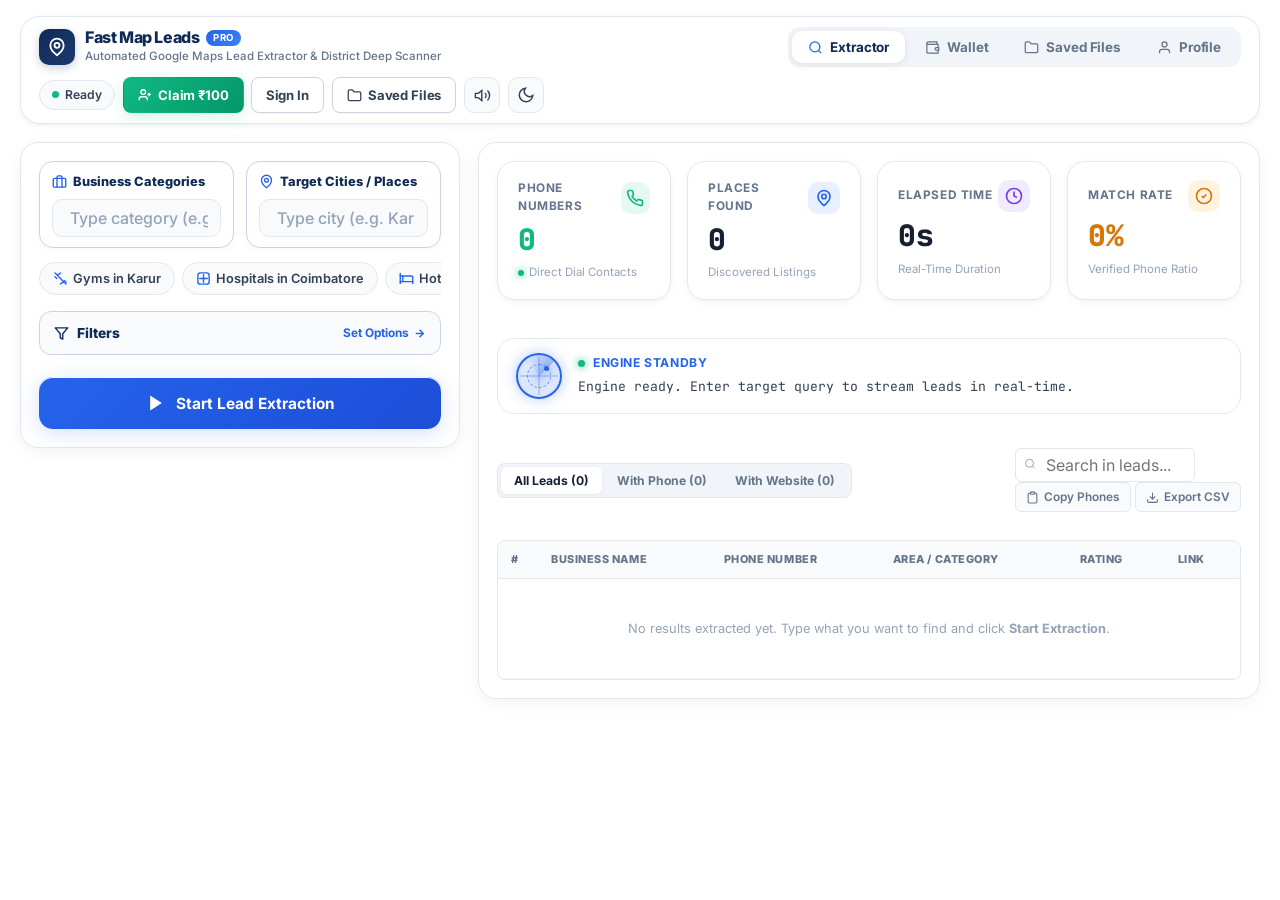
==== commit 8a25b4f2: "h76imo54k0i" ====
--- a/templates/index.html
+++ b/templates/index.html
@@ -1,5 +1,5 @@
 <!DOCTYPE html>
-<html lang="en">
+<html lang="en" data-theme="light">
 <head>
   <meta charset="UTF-8" />
   <meta name="viewport" content="width=device-width, initial-scale=1.0, maximum-scale=5.0" />
@@ -9,6 +9,8 @@
   <link href="https://fonts.googleapis.com/css2?family=Inter:wght@400;500;600;700;800;900&family=Plus+Jakarta+Sans:wght@400;500;600;700;800&family=JetBrains+Mono:wght@400;500;600&display=swap" rel="stylesheet">
   <script src="https://checkout.razorpay.com/v1/checkout.js"></script>
   <script src="https://accounts.google.com/gsi/client" async defer></script>
+  <link rel="stylesheet" href="/static/css/tokens.css">
+  <link rel="stylesheet" href="/static/css/components.css">
   <style>
     /* ─────────────────────────────────────────────────────────────────────
        FAST MAP LEADS — PREMIUM SaaS DESIGN SYSTEM v3.0
@@ -94,6 +96,9 @@
       scroll-behavior: smooth;
       -webkit-text-size-adjust: 100%;
       text-size-adjust: 100%;
+      overflow-x: hidden;
+      width: 100%;
+      max-width: 100vw;
     }
 
     body {
@@ -105,6 +110,9 @@
       padding-bottom: 72px;
       -webkit-font-smoothing: antialiased;
       -moz-osx-font-smoothing: grayscale;
+      overflow-x: hidden;
+      width: 100%;
+      max-width: 100vw;
     }
 
     .glass-backdrop { display: none; }
@@ -2226,227 +2234,530 @@
     /* ── Mobile Layout (< 899px) ── */
     
     /* ─────────────────────────────────────────────────────────────────────
-       FAST MAP LEADS — MODERN FINTECH WALLET DESIGN SYSTEM (v3.5)
+       FAST MAP LEADS — MODERN FINTECH WALLET DESIGN SYSTEM (v4.0)
+       Authentic Standard Card Dimensions, Robust PC Grid & Non-Collapsing Mobile
     ───────────────────────────────────────────────────────────────────── */
     .wallet-modern-shell {
       display: flex;
       flex-direction: column;
-      gap: 20px;
+      gap: 22px;
       width: 100%;
-      max-width: 1100px;
+      max-width: 1260px;
       margin: 0 auto;
-    }
+      box-sizing: border-box;
+    }
+
+    /* PC Layout: Fixed 420px Left Column (Debit Card) + Expansive Right Column (Top-Up Cockpit) */
     .wallet-top-hero {
       display: grid;
-      grid-template-columns: 1fr 1.3fr;
-      gap: 18px;
+      grid-template-columns: 420px minmax(0, 1fr);
+      gap: 28px;
       width: 100%;
-    }
-    .fintech-balance-card {
-      background: #FFFFFF;
-      border: 1.5px solid var(--border-strong);
-      border-radius: 18px;
-      padding: 24px;
-      box-shadow: 0 4px 20px -2px rgba(15, 23, 42, 0.05);
+      align-items: start;
+      box-sizing: border-box;
+    }
+
+    .wallet-hero-left-col {
+      width: 420px;
+      min-width: 420px;
+      max-width: 420px;
+      display: flex;
+      flex-direction: column;
+      gap: 16px;
+      box-sizing: border-box;
+    }
+
+    /* ── 3D HOLOGRAPHIC FINTECH DEBIT CARD ── */
+    .fintech-debit-card {
+      width: 100%;
+      box-sizing: border-box;
+      aspect-ratio: 1.586 / 1;
+      min-height: 250px;
+      border-radius: 20px;
+      background: linear-gradient(135deg, #090e1a 0%, #172554 48%, #0f172a 100%);
+      border: 1.5px solid rgba(255, 255, 255, 0.18);
+      box-shadow: 0 20px 48px -12px rgba(15, 23, 42, 0.45), 0 0 28px rgba(37, 99, 235, 0.22);
+      padding: 24px 26px;
       display: flex;
       flex-direction: column;
       justify-content: space-between;
-      gap: 16px;
+      color: #FFFFFF;
       position: relative;
       overflow: hidden;
-      box-sizing: border-box;
-    }
-    .fintech-balance-card::before {
-      content: '';
+      transition: transform 0.22s cubic-bezier(0.16, 1, 0.3, 1), box-shadow 0.22s ease;
+    }
+
+    .fintech-debit-card:hover {
+      transform: translateY(-3px) scale(1.008);
+      box-shadow: 0 26px 56px -12px rgba(15, 23, 42, 0.55), 0 0 36px rgba(37, 99, 235, 0.3);
+    }
+
+    .card-glow-mesh {
       position: absolute;
       top: 0;
       left: 0;
       right: 0;
-      height: 4px;
-      background: linear-gradient(90deg, #2563EB, #10B981);
-    }
-    .balance-card-header {
-      display: flex;
-      align-items: center;
-      justify-content: space-between;
-      font-size: 0.8rem;
-      font-weight: 700;
-      color: #64748B;
-      text-transform: uppercase;
-      letter-spacing: 0.05em;
-    }
-    .balance-verified-badge {
-      display: inline-flex;
-      align-items: center;
-      gap: 4px;
-      font-size: 0.72rem;
-      font-weight: 700;
-      color: #166534;
-      background: #F0FDF4;
-      padding: 2px 8px;
-      border-radius: 999px;
-      border: 1px solid #BBF7D0;
-    }
-    .balance-main-amount {
-      font-size: 2.4rem;
-      font-weight: 900;
-      color: var(--navy);
-      letter-spacing: -0.03em;
-      line-height: 1.1;
-      font-family: inherit;
-    }
-    .balance-metrics-bar {
-      display: flex;
-      align-items: center;
-      justify-content: space-between;
-      padding: 12px 14px;
-      background: #F8FAFC;
-      border: 1px solid var(--border);
-      border-radius: 12px;
-      gap: 8px;
-    }
-    .metric-sub-group {
+      bottom: 0;
+      background: radial-gradient(circle at 85% 15%, rgba(59, 130, 246, 0.35) 0%, transparent 55%),
+                  radial-gradient(circle at 10% 85%, rgba(99, 102, 241, 0.25) 0%, transparent 50%);
+      pointer-events: none;
+    }
+
+    .debit-card-top {
+      display: flex !important;
+      flex-direction: row !important;
+      align-items: center !important;
+      justify-content: space-between !important;
+      width: 100% !important;
+      position: relative;
+      z-index: 1;
+    }
+
+    .debit-brand-badge {
+      display: inline-flex !important;
+      align-items: center !important;
+      gap: 8px !important;
+      font-size: 0.9rem !important;
+      font-weight: 800 !important;
+      letter-spacing: 0.08em !important;
+      text-transform: uppercase !important;
+      color: rgba(255, 255, 255, 0.95) !important;
+      white-space: nowrap !important;
+    }
+
+    .debit-brand-badge svg {
+      color: #60A5FA !important;
+      flex-shrink: 0 !important;
+    }
+
+    .debit-card-hardware {
+      display: inline-flex !important;
+      align-items: center !important;
+      gap: 10px !important;
+      color: rgba(255, 255, 255, 0.65) !important;
+      flex-shrink: 0 !important;
+    }
+
+    .debit-gold-chip {
+      width: 42px !important;
+      height: 30px !important;
+      border-radius: 6px !important;
+      background: linear-gradient(135deg, #FDE68A 0%, #D97706 65%, #92400E 100%) !important;
+      border: 1px solid #78350F !important;
+      box-shadow: inset 0 1px 2px rgba(255, 255, 255, 0.6), 0 2px 6px rgba(0, 0, 0, 0.25) !important;
+      position: relative !important;
+      overflow: hidden !important;
+      flex-shrink: 0 !important;
+    }
+
+    .debit-gold-chip::before {
+      content: '';
+      position: absolute;
+      top: 50%;
+      left: 0;
+      right: 0;
+      height: 1px;
+      background: rgba(120, 53, 15, 0.4);
+    }
+
+    .debit-gold-chip::after {
+      content: '';
+      position: absolute;
+      left: 50%;
+      top: 0;
+      bottom: 0;
+      width: 1px;
+      background: rgba(120, 53, 15, 0.4);
+    }
+
+    .debit-balance-section {
+      margin: 8px 0 !important;
+      position: relative;
+      z-index: 1;
+    }
+
+    .debit-balance-label {
+      font-size: 0.68rem !important;
+      font-weight: 700 !important;
+      letter-spacing: 0.08em !important;
+      text-transform: uppercase !important;
+      color: rgba(255, 255, 255, 0.65) !important;
+      margin-bottom: 4px !important;
+    }
+
+    .debit-balance-amount {
+      font-family: 'Plus Jakarta Sans', -apple-system, BlinkMacSystemFont, 'Segoe UI', Roboto, sans-serif !important;
+      font-size: 2.75rem !important;
+      font-weight: 800 !important;
+      font-variant-numeric: tabular-nums !important;
+      letter-spacing: -0.03em !important;
+      color: #FFFFFF !important;
+      line-height: 1.1 !important;
+      text-shadow: 0 2px 10px rgba(0, 0, 0, 0.4) !important;
+    }
+
+    .debit-card-footer {
+      display: flex !important;
+      flex-direction: row !important;
+      flex-wrap: nowrap !important;
+      align-items: flex-end !important;
+      justify-content: space-between !important;
+      border-top: 1px solid rgba(255, 255, 255, 0.14) !important;
+      padding-top: 13px !important;
+      position: relative;
+      z-index: 1;
+      width: 100% !important;
+    }
+
+    .debit-meta-col {
+      display: flex !important;
+      flex-direction: column !important;
+      gap: 3px !important;
+      flex-shrink: 0 !important;
+    }
+
+    .debit-meta-lbl {
+      font-size: 0.62rem !important;
+      font-weight: 700 !important;
+      letter-spacing: 0.07em !important;
+      text-transform: uppercase !important;
+      color: rgba(255, 255, 255, 0.6) !important;
+      white-space: nowrap !important;
+    }
+
+    .debit-meta-val {
+      font-family: 'Plus Jakarta Sans', -apple-system, BlinkMacSystemFont, 'Segoe UI', Roboto, sans-serif !important;
+      font-size: 0.95rem !important;
+      font-weight: 800 !important;
+      font-variant-numeric: tabular-nums !important;
+      color: #FFFFFF !important;
+      white-space: nowrap !important;
+    }
+
+    .debit-live-dot {
+      width: 6px;
+      height: 6px;
+      border-radius: 50%;
+      background: #34D399;
+      box-shadow: 0 0 8px #34D399;
+      display: inline-block;
+    }
+
+    /* Security Strip Below Card */
+    .wallet-security-strip {
       display: flex;
       flex-direction: column;
-      gap: 2px;
-    }
-    .metric-sub-label {
-      font-size: 0.72rem;
-      font-weight: 600;
-      color: #64748B;
-    }
-    .metric-sub-val {
-      font-size: 1rem;
-      font-weight: 800;
-      color: var(--blue);
-    }
-    .rate-fixed-pill {
-      font-size: 0.76rem;
-      font-weight: 700;
-      color: #0F172A;
+      gap: 10px;
+      font-size: 0.78rem;
+      color: var(--text-muted, #64748B);
       background: #FFFFFF;
-      border: 1px solid var(--border-strong);
-      padding: 4px 10px;
-      border-radius: 8px;
-    }
-
-    /* Recharge Controls Card */
+      padding: 14px 16px;
+      border-radius: 14px;
+      border: 1px solid var(--border, #E2E8F0);
+      box-shadow: 0 2px 8px rgba(15, 23, 42, 0.03);
+      width: 100%;
+      box-sizing: border-box;
+    }
+
+    .security-badge-item {
+      display: flex;
+      align-items: center;
+      gap: 9px;
+      line-height: 1.35;
+    }
+
+    .security-badge-item svg {
+      flex-shrink: 0;
+    }
+
+    /* ── RIGHT COLUMN: RECHARGE COCKPIT ── */
     .recharge-cockpit-card {
       background: #FFFFFF;
-      border: 1.5px solid var(--border-strong);
-      border-radius: 18px;
+      border: 1.5px solid var(--border-strong, #CBD5E1);
+      border-radius: 20px;
       padding: 24px;
       box-shadow: 0 4px 20px -2px rgba(15, 23, 42, 0.05);
       display: flex;
       flex-direction: column;
-      gap: 16px;
+      gap: 18px;
       box-sizing: border-box;
-    }
+      width: 100%;
+      min-width: 0; /* CRITICAL: Prevents right grid column from overflowing / pushing left column */
+    }
+
     .recharge-card-header {
       display: flex;
       align-items: center;
+      gap: 9px;
+      font-size: 1.1rem;
+      font-weight: 800;
+      color: var(--navy, #102A56);
+    }
+
+    .recharge-cockpit-desc {
+      font-size: 0.84rem;
+      color: var(--text-muted, #64748B);
+      margin: 0;
+      line-height: 1.45;
+    }
+
+    .recharge-carousel-container {
+      width: 100%;
+      position: relative;
+    }
+
+    .recharge-scroll-hint-bar {
+      display: flex;
+      align-items: center;
+      justify-content: space-between;
+      padding: 0 2px 6px 2px;
+      font-size: 0.74rem;
+      color: var(--text-muted, #64748B);
+      font-weight: 600;
+    }
+
+    .recharge-packs-scroll-track {
+      display: flex !important;
+      flex-direction: row !important;
+      flex-wrap: nowrap !important;
+      overflow-x: auto !important;
+      overflow-y: visible !important;
+      scroll-snap-type: x mandatory;
+      -webkit-overflow-scrolling: touch;
+      gap: 12px;
+      padding: 12px 4px 14px 4px;
+      scrollbar-width: thin;
+      scrollbar-color: rgba(37, 99, 235, 0.25) transparent;
+      width: 100%;
+      box-sizing: border-box;
+    }
+
+    .recharge-packs-scroll-track::-webkit-scrollbar {
+      height: 5px;
+    }
+
+    .recharge-packs-scroll-track::-webkit-scrollbar-thumb {
+      background: rgba(37, 99, 235, 0.25);
+      border-radius: 999px;
+    }
+
+    .recharge-pack-tier {
+      flex: 0 0 200px !important;
+      min-width: 200px !important;
+      max-width: 200px !important;
+      scroll-snap-align: start;
+      background: #FFFFFF;
+      border: 1.5px solid #E2E8F0;
+      border-radius: 16px;
+      padding: 16px 14px 14px 14px;
+      cursor: pointer;
+      display: flex;
+      flex-direction: column;
       gap: 8px;
-      font-size: 1.05rem;
+      position: relative;
+      transition: all 0.22s cubic-bezier(0.16, 1, 0.3, 1);
+      user-select: none;
+      box-shadow: 0 2px 8px rgba(15, 23, 42, 0.04);
+      box-sizing: border-box;
+    }
+
+    .recharge-pack-tier:hover {
+      transform: translateY(-2px);
+      border-color: #94A3B8;
+      box-shadow: 0 8px 20px -4px rgba(15, 23, 42, 0.08);
+    }
+
+    .recharge-pack-tier.active {
+      border-color: #2563EB !important;
+      background: linear-gradient(180deg, #FFFFFF 0%, #F8FAFC 100%) !important;
+      box-shadow: 0 0 0 2px #2563EB, 0 12px 28px -4px rgba(37, 99, 235, 0.22) !important;
+    }
+
+    .recharge-pack-tier.tier-starter.active { border-color: #0284C7 !important; box-shadow: 0 0 0 2px #0284C7, 0 12px 28px -4px rgba(2, 132, 199, 0.22) !important; }
+    .recharge-pack-tier.tier-growth.active { border-color: #2563EB !important; box-shadow: 0 0 0 2px #2563EB, 0 12px 28px -4px rgba(37, 99, 235, 0.28) !important; }
+    .recharge-pack-tier.tier-scale.active { border-color: #7C3AED !important; box-shadow: 0 0 0 2px #7C3AED, 0 12px 28px -4px rgba(124, 58, 237, 0.22) !important; }
+    .recharge-pack-tier.tier-titan.active { border-color: #D97706 !important; box-shadow: 0 0 0 2px #D97706, 0 12px 28px -4px rgba(217, 119, 6, 0.25) !important; }
+
+    .tier-header-info {
+      display: flex;
+      align-items: center;
+      gap: 8px;
+    }
+
+    .tier-icon-wrap {
+      width: 30px;
+      height: 30px;
+      border-radius: 8px;
+      display: flex;
+      align-items: center;
+      justify-content: center;
+      flex-shrink: 0;
+      transition: transform 0.2s ease;
+    }
+
+    .recharge-pack-tier:hover .tier-icon-wrap {
+      transform: scale(1.08);
+    }
+
+    .tier-icon-wrap.icon-starter { background: rgba(2, 132, 199, 0.12); color: #0284C7; }
+    .tier-icon-wrap.icon-growth { background: rgba(37, 99, 235, 0.12); color: #2563EB; }
+    .tier-icon-wrap.icon-scale { background: rgba(124, 58, 237, 0.12); color: #7C3AED; }
+    .tier-icon-wrap.icon-titan { background: rgba(217, 119, 6, 0.14); color: #D97706; }
+
+    .tier-title {
+      font-size: 0.84rem;
       font-weight: 800;
-      color: var(--navy);
-    }
-    .recharge-packs-grid {
-      display: grid;
-      grid-template-columns: repeat(4, 1fr);
-      gap: 10px;
-      width: 100%;
-    }
-    .pack-modern-card {
-      position: relative;
+      color: #1E293B;
+      letter-spacing: -0.01em;
+    }
+
+    .tier-select-indicator {
+      position: absolute;
+      top: 14px;
+      right: 14px;
+      width: 20px;
+      height: 20px;
+      border-radius: 50%;
+      border: 1.5px solid #CBD5E1;
       background: #FFFFFF;
-      border: 1.5px solid var(--border-strong);
-      border-radius: 12px;
-      padding: 14px 10px;
-      text-align: center;
-      cursor: pointer;
-      display: flex;
-      flex-direction: column;
-      align-items: center;
-      gap: 4px;
-      transition: all 0.18s cubic-bezier(0.16, 1, 0.3, 1);
-      box-sizing: border-box;
-    }
-    .pack-modern-card:hover {
-      border-color: var(--blue);
-      transform: translateY(-2px);
-      box-shadow: 0 4px 12px rgba(37, 99, 235, 0.1);
-    }
-    .pack-modern-card.active {
-      border-color: var(--blue);
+      display: flex;
+      align-items: center;
+      justify-content: center;
+      color: transparent;
+      transition: all 0.18s ease;
+    }
+
+    .recharge-pack-tier.active .tier-select-indicator {
+      border-color: #2563EB;
+      background: #2563EB;
+      color: #FFFFFF;
+    }
+
+    .recharge-pack-tier.tier-titan.active .tier-select-indicator {
+      border-color: #D97706;
+      background: #D97706;
+    }
+
+    .tier-badge-flag {
+      position: absolute;
+      top: -10px;
+      left: 14px;
+      background: linear-gradient(135deg, #2563EB, #1D4ED8);
+      color: #FFFFFF;
+      font-size: 0.62rem;
+      font-weight: 800;
+      padding: 2px 9px;
+      border-radius: 20px;
+      letter-spacing: 0.05em;
+      text-transform: uppercase;
+      box-shadow: 0 3px 8px rgba(37, 99, 235, 0.35);
+      z-index: 2;
+    }
+
+    .tier-badge-flag.vip {
+      background: linear-gradient(135deg, #D97706, #92400E);
+      box-shadow: 0 3px 8px rgba(217, 119, 6, 0.35);
+    }
+
+    .tier-price-row {
+      display: flex;
+      align-items: baseline;
+      gap: 3px;
+      margin: 2px 0 0 0;
+    }
+
+    .tier-price-currency {
+      font-family: 'Plus Jakarta Sans', -apple-system, BlinkMacSystemFont, sans-serif;
+      font-size: 1.15rem;
+      font-weight: 800;
+      color: #0F172A;
+    }
+
+    .tier-price-val {
+      font-family: 'Plus Jakarta Sans', -apple-system, BlinkMacSystemFont, sans-serif !important;
+      font-size: 1.7rem !important;
+      font-weight: 900 !important;
+      font-variant-numeric: tabular-nums !important;
+      color: #0F172A !important;
+      letter-spacing: -0.02em !important;
+      line-height: 1 !important;
+    }
+
+    .tier-leads-pill {
+      display: inline-flex;
+      align-items: center;
+      gap: 5px;
       background: #EFF6FF;
-      box-shadow: 0 0 0 2px rgba(37, 99, 235, 0.2), 0 4px 12px rgba(37, 99, 235, 0.12);
-    }
-    .pack-popular-flag {
-      position: absolute;
-      top: -8px;
-      font-size: 0.65rem;
-      font-weight: 800;
-      color: #FFFFFF;
-      background: #2563EB;
-      padding: 1px 7px;
-      border-radius: 999px;
-      letter-spacing: 0.03em;
-      text-transform: uppercase;
-    }
-    .pack-price-tag {
-      font-size: 1.15rem;
-      font-weight: 900;
-      color: var(--navy);
-    }
-    .pack-modern-card.active .pack-price-tag {
-      color: var(--blue);
-    }
-    .pack-leads-tag {
+      border: 1px solid #BFDBFE;
+      color: #1D4ED8;
       font-size: 0.74rem;
-      font-weight: 600;
+      font-weight: 700;
+      padding: 3px 8px;
+      border-radius: 6px;
+      width: fit-content;
+    }
+
+    .recharge-pack-tier.active .tier-leads-pill {
+      background: #DBEAFE;
+      border-color: #93C5FD;
+      color: #1E40AF;
+    }
+
+    .tier-sub-title {
+      font-size: 0.7rem;
       color: #64748B;
-    }
-
-    /* Custom input & Checkout */
+      font-weight: 500;
+      line-height: 1.25;
+    }
+
+    /* Custom Input Box & Pay Button */
     .custom-input-box {
       display: flex;
       flex-direction: column;
       gap: 6px;
-    }
+      width: 100%;
+    }
+
     .custom-input-wrap {
       position: relative;
       display: flex;
       align-items: center;
       width: 100%;
     }
+
     .custom-currency-sign {
       position: absolute;
       left: 14px;
-      font-size: 1rem;
+      font-family: 'Plus Jakarta Sans', -apple-system, BlinkMacSystemFont, sans-serif;
+      font-size: 1.05rem;
       font-weight: 800;
-      color: var(--navy);
+      color: var(--navy, #102A56);
       pointer-events: none;
     }
+
     .custom-amount-field {
       width: 100%;
       height: 48px;
       padding: 0 14px 0 34px;
       font-size: 1rem;
-      font-family: inherit;
+      font-family: 'Plus Jakarta Sans', -apple-system, BlinkMacSystemFont, sans-serif !important;
       font-weight: 700;
-      color: var(--text-primary);
+      font-variant-numeric: tabular-nums;
+      color: var(--text-primary, #0F172A);
       background: #FFFFFF;
-      border: 1.5px solid var(--border-strong);
+      border: 1.5px solid var(--border-strong, #CBD5E1);
       border-radius: 12px;
       outline: none;
       box-shadow: 0 2px 6px rgba(15, 23, 42, 0.03);
       transition: all 0.2s ease;
       box-sizing: border-box;
     }
+
     .custom-amount-field:focus {
-      border-color: var(--blue);
+      border-color: var(--blue, #2563EB);
       box-shadow: 0 0 0 3px rgba(37, 99, 235, 0.12);
     }
+
     .custom-calc-sub {
       display: flex;
       align-items: center;
@@ -2454,36 +2765,11 @@
       font-size: 0.76rem;
       color: #64748B;
     }
-    .btn-pay-modern {
-      width: 100%;
-      height: 52px;
-      border-radius: 12px;
-      background: linear-gradient(135deg, #102A56 0%, #1E3A8A 100%);
-      color: #FFFFFF;
-      font-size: 1rem;
-      font-weight: 800;
-      border: none;
-      cursor: pointer;
-      display: inline-flex;
-      align-items: center;
-      justify-content: center;
-      gap: 10px;
-      box-shadow: 0 4px 16px rgba(16, 42, 86, 0.2);
-      transition: all 0.18s cubic-bezier(0.16, 1, 0.3, 1);
-      font-family: inherit;
-    }
-    .btn-pay-modern:hover {
-      transform: translateY(-1px);
-      box-shadow: 0 8px 24px rgba(16, 42, 86, 0.28);
-    }
-    .btn-pay-modern:active {
-      transform: scale(0.98);
-    }
 
     /* Transactions Statement Card */
     .transactions-card {
       background: #FFFFFF;
-      border: 1.5px solid var(--border-strong);
+      border: 1.5px solid var(--border-strong, #CBD5E1);
       border-radius: 18px;
       padding: 24px;
       box-shadow: 0 4px 20px -2px rgba(15, 23, 42, 0.05);
@@ -2491,13 +2777,16 @@
       flex-direction: column;
       gap: 16px;
       box-sizing: border-box;
-    }
+      width: 100%;
+    }
+
     .statement-table-modern {
       width: 100%;
       border-collapse: separate;
       border-spacing: 0;
       font-size: 0.84rem;
     }
+
     .statement-table-modern th {
       background: #F8FAFC;
       color: #64748B;
@@ -2506,35 +2795,140 @@
       text-transform: uppercase;
       letter-spacing: 0.04em;
       padding: 10px 14px;
-      border-bottom: 1.5px solid var(--border);
+      border-bottom: 1.5px solid var(--border, #E2E8F0);
       text-align: left;
     }
+
     .statement-table-modern td {
       padding: 12px 14px;
-      border-bottom: 1px solid var(--border);
-      color: var(--text-primary);
+      border-bottom: 1px solid var(--border, #E2E8F0);
+      color: var(--text-primary, #0F172A);
       font-size: 0.82rem;
     }
+
     .statement-table-modern tr:last-child td {
       border-bottom: none;
     }
 
-    @media (max-width: 820px) {
+    /* ── MOBILE VIEW OPTIMIZATIONS (< 900px) ── */
+    @media (max-width: 899px) {
+      #viewWallet,
+      #viewFiles,
+      #viewProfile {
+        padding-bottom: 120px !important;
+      }
+
+      .wallet-modern-shell,
+      .files-modern-shell,
+      .profile-modern-shell {
+        width: 100% !important;
+        max-width: 100% !important;
+        padding-bottom: 120px !important;
+        gap: 16px !important;
+      }
+
       .wallet-top-hero {
+        display: flex !important;
+        flex-direction: column !important;
         grid-template-columns: 1fr !important;
+        gap: 16px !important;
+        width: 100% !important;
+      }
+
+      .wallet-hero-left-col {
+        width: 100% !important;
+        min-width: 0 !important;
+        max-width: 100% !important;
+        gap: 12px !important;
+      }
+
+      .fintech-debit-card {
+        width: 100% !important;
+        min-width: 0 !important;
+        max-width: 100% !important;
+        aspect-ratio: auto !important;
+        min-height: auto !important;
+        padding: 20px 18px 18px 18px !important;
+        border-radius: 18px !important;
+        gap: 16px !important;
+      }
+
+      .debit-card-top {
+        display: flex !important;
+        flex-direction: row !important;
+        align-items: center !important;
+        justify-content: space-between !important;
+        width: 100% !important;
+      }
+
+      .debit-brand-badge {
+        font-size: 0.82rem !important;
+      }
+
+      .debit-gold-chip {
+        width: 38px !important;
+        height: 26px !important;
+      }
+
+      .debit-balance-amount {
+        font-size: 2.25rem !important;
+      }
+
+      .debit-card-footer {
+        display: flex !important;
+        flex-direction: row !important;
+        flex-wrap: nowrap !important;
+        justify-content: space-between !important;
+        align-items: flex-end !important;
+        width: 100% !important;
+        padding-top: 12px !important;
+        border-top: 1px solid rgba(255, 255, 255, 0.14) !important;
+      }
+
+      .debit-meta-lbl {
+        font-size: 0.58rem !important;
+      }
+
+      .debit-meta-val {
+        font-size: 0.88rem !important;
+      }
+
+      .recharge-cockpit-card {
+        padding: 18px 16px !important;
+        border-radius: 16px !important;
         gap: 14px !important;
       }
-      .recharge-packs-grid {
-        grid-template-columns: repeat(2, 1fr) !important;
-        gap: 8px !important;
-      }
-      .fintech-balance-card, .recharge-cockpit-card, .transactions-card {
-        padding: 16px !important;
-        border-radius: 14px !important;
-      }
-      .balance-main-amount {
-        font-size: 2rem !important;
-      }
+
+      .recharge-pack-tier {
+        flex: 0 0 175px !important;
+        min-width: 175px !important;
+        max-width: 175px !important;
+        padding: 14px 12px 12px 12px !important;
+      }
+
+      .custom-amount-field {
+        height: 46px !important;
+        font-size: 0.95rem !important;
+      }
+
+      #btnPagePayRazorpay {
+        height: 48px !important;
+        font-size: 0.92rem !important;
+      }
+
+      .transactions-card {
+        padding: 16px 14px !important;
+        border-radius: 16px !important;
+        margin-bottom: 24px !important;
+      }
+    }
+
+    /* Slide-Over Lead Dossier Drawer — Zero shadow when closed to eliminate right edge shadow bleed */
+    .lead-dossier-drawer:not(.open) {
+      box-shadow: none !important;
+      visibility: hidden !important;
+      pointer-events: none !important;
+      transform: translateX(100%) !important;
     }
 
 
@@ -2729,6 +3123,9 @@
       }
       .files-stats-strip {
         padding: 10px 12px !important;
+      }
+      .files-modern-shell {
+        padding-bottom: 120px !important;
       }
     }
 
@@ -2779,17 +3176,11 @@
     .filters-toggle-title {
       font-weight: 800;
       color: inherit;
-    }
-    .badge-filters-summary {
-      font-size: 0.7rem;
-      font-weight: 800;
-      color: #2563EB;
-      background: #DBEAFE;
-      border: 1px solid #BFDBFE;
-      padding: 2px 7px;
-      border-radius: 6px;
       white-space: nowrap;
-      margin-left: auto;
+    }
+    .badge-filters-summary,
+    #filtersActiveSummary {
+      display: none !important;
     }
     .filters-chevron {
       transition: transform 0.2s ease;
@@ -4284,7 +4675,7 @@
       /* ── Profile Page Mobile Sizing (Compact Tabs, Texts, and Fields) ── */
       .profile-modern-shell {
         gap: 12px !important;
-        padding: 0 !important;
+        padding: 0 0 120px 0 !important;
       }
       .profile-hero-card-modern {
         padding: 14px !important;
@@ -4610,6 +5001,16 @@
         <button class="btn-compact btn-outline-glass header-files-btn" onclick="navigateToView('files')" title="View and Download Saved CSV Exports">
           <svg width="15" height="15" viewBox="0 0 24 24" fill="none" stroke="currentColor" stroke-width="2" stroke-linecap="round" stroke-linejoin="round"><path d="M20 20a2 2 0 0 0 2-2V8a2 2 0 0 0-2-2h-7.9a2 2 0 0 1-1.69-.9L9.6 3.9A2 2 0 0 0 7.93 3H4a2 2 0 0 0-2 2v13a2 2 0 0 0 2 2Z"/></svg>
           <span class="header-files-text">Saved Files</span>
+        </button>
+
+        <!-- UI Micro-Haptic Audio Toggle -->
+        <button id="btnAudioToggle" class="icon-toggle-btn" onclick="toggleAudioFeedback()" title="Toggle Interface Sound FX" type="button">
+          <svg width="17" height="17" viewBox="0 0 24 24" fill="none" stroke="currentColor" stroke-width="2"><polygon points="11 5 6 9 2 9 2 15 6 15 11 19 11 5"/><path d="M15.54 8.46a5 5 0 0 1 0 7.07"/><path d="M19.07 4.93a10 10 0 0 1 0 14.14"/></svg>
+        </button>
+
+        <!-- Obsidian Noir / Titanium Frost Theme Switcher -->
+        <button id="btnThemeToggle" class="icon-toggle-btn" onclick="toggleTheme()" title="Switch Light/Dark Theme" type="button">
+          <svg width="17" height="17" viewBox="0 0 24 24" fill="none" stroke="currentColor" stroke-width="2"><circle cx="12" cy="12" r="5"/><line x1="12" y1="1" x2="12" y2="3"/><line x1="12" y1="21" x2="12" y2="23"/><line x1="4.22" y1="4.22" x2="5.64" y2="5.64"/><line x1="18.36" y1="18.36" x2="19.78" y2="19.78"/><line x1="1" y1="12" x2="3" y2="12"/><line x1="21" y1="12" x2="23" y2="12"/><line x1="4.22" y1="19.78" x2="5.64" y2="18.36"/><line x1="18.36" y1="5.64" x2="19.78" y2="4.22"/></svg>
         </button>
       </div>
     </header>
@@ -4731,16 +5132,16 @@
               </div>
             </div>
 
-                        <!-- ADVANCED EXTRACTION FILTERS TOGGLE BUTTON (User Requested Option) -->
+            <!-- EXTRACTION FILTERS BUTTON -->
             <button id="btnToggleExtractionFilters" class="btn-filters-toggle" onclick="openFiltersModal()" type="button">
               <div class="filters-toggle-left">
                 <svg width="15" height="15" viewBox="0 0 24 24" fill="none" stroke="currentColor" stroke-width="2.2" stroke-linecap="round" stroke-linejoin="round">
                   <polygon points="22 3 2 3 10 12.46 10 19 14 21 14 12.46 22 3"/>
                 </svg>
-                <span class="filters-toggle-title">Extraction Filters & Options</span>
-                <span id="filtersActiveSummary" class="badge-filters-summary">All Leads • All Websites</span>
+                <span class="filters-toggle-title">Filters</span>
+                <span id="filtersActiveSummary" style="display: none;"></span>
               </div>
-              <span style="font-size: 0.74rem; font-weight: 700; color: var(--blue); display: inline-flex; align-items: center; gap: 4px;">
+              <span class="filters-toggle-action" style="font-size: 0.74rem; font-weight: 700; color: var(--blue); display: inline-flex; align-items: center; gap: 4px; white-space: nowrap;">
                 <span>Set Options</span>
                 <svg width="13" height="13" viewBox="0 0 24 24" fill="none" stroke="currentColor" stroke-width="2.5"><path d="M5 12h14"/><path d="m12 5 7 7-7 7"/></svg>
               </span>
@@ -4749,11 +5150,11 @@
             <!-- EXPANDABLE EXTRACTION FILTERS PANEL -->
             <!-- PRIMARY ACTION CTA LAUNCH BUTTON -->
             <div class="cta-launch-row">
-              <button id="btnStart" class="btn-launch-primary" onclick="startScraping()" type="button">
-                <svg width="18" height="18" viewBox="0 0 24 24" fill="currentColor"><polygon points="5 3 19 12 5 21 5 3"/></svg>
+              <button id="btnStart" class="btn-photon" onclick="startScraping()" type="button" style="width: 100%;">
+                <svg width="20" height="20" viewBox="0 0 24 24" fill="currentColor"><polygon points="5 3 19 12 5 21 5 3"/></svg>
                 <span>Start Lead Extraction</span>
               </button>
-              <button id="btnStop" class="btn-launch-danger" onclick="stopScraping()" type="button" style="display: none;">
+              <button id="btnStop" class="btn-photon btn-photon-danger" onclick="stopScraping()" type="button" style="display: none; width: 100%;">
                 <svg width="18" height="18" viewBox="0 0 24 24" fill="currentColor"><rect width="14" height="14" x="5" y="5" rx="2"/></svg>
                 <span>Stop Extraction</span>
               </button>
@@ -4764,44 +5165,77 @@
           <!-- LIVE EXTRACTION RESULTS & METRICS SECTION -->
           <div class="results-cockpit-card">
             
-            <!-- Live Metrics Trio HUD -->
-            <div class="stats-trio">
-              <div class="stat-glass-card">
-                <div class="stat-icon-wrap emerald">
-                  <svg width="16" height="16" viewBox="0 0 24 24" fill="none" stroke="currentColor" stroke-width="2.2" stroke-linecap="round" stroke-linejoin="round"><path d="M22 16.92v3a2 2 0 0 1-2.18 2 19.79 19.79 0 0 1-8.63-3.07 19.5 19.5 0 0 1-6-6 19.79 19.79 0 0 1-3.07-8.67A2 2 0 0 1 4.11 2h3a2 2 0 0 1 2 1.72 12.84 12.84 0 0 0 .7 2.81 2 2 0 0 1-.45 2.11L8.09 9.91a16 16 0 0 0 6 6l1.27-1.27a2 2 0 0 1 2.11-.45 12.84 12.84 0 0 0 2.81.7A2 2 0 0 1 22 16.92z"/></svg>
+            <!-- 4-Column Live Telemetry HUD Grid -->
+            <div class="telemetry-grid">
+              <div class="telemetry-card">
+                <div class="telemetry-header">
+                  <span class="telemetry-label">Phone Numbers</span>
+                  <div class="telemetry-icon-box" style="background: var(--status-emerald-bg); color: var(--status-emerald);">
+                    <svg width="18" height="18" viewBox="0 0 24 24" fill="none" stroke="currentColor" stroke-width="2.2"><path d="M22 16.92v3a2 2 0 0 1-2.18 2 19.79 19.79 0 0 1-8.63-3.07 19.5 19.5 0 0 1-6-6 19.79 19.79 0 0 1-3.07-8.67A2 2 0 0 1 4.11 2h3a2 2 0 0 1 2 1.72 12.84 12.84 0 0 0 .7 2.81 2 2 0 0 1-.45 2.11L8.09 9.91a16 16 0 0 0 6 6l1.27-1.27a2 2 0 0 1 2.11-.45 12.84 12.84 0 0 0 2.81.7A2 2 0 0 1 22 16.92z"/></svg>
+                  </div>
                 </div>
-                <div class="stat-content">
-                  <div id="metricPhoneCount" class="stat-val">0</div>
-                  <div class="stat-lbl">Phone Numbers</div>
+                <div id="metricPhoneCount" class="telemetry-val" style="color: var(--status-emerald);">0</div>
+                <div class="telemetry-sub">
+                  <span class="balance-pulse-dot" style="width: 6px; height: 6px;"></span>
+                  <span>Direct Dial Contacts</span>
                 </div>
               </div>
 
-              <div class="stat-glass-card">
-                <div class="stat-icon-wrap blue">
-                  <svg width="16" height="16" viewBox="0 0 24 24" fill="none" stroke="currentColor" stroke-width="2.2" stroke-linecap="round" stroke-linejoin="round"><path d="M20 10c0 6-8 12-8 12s-8-6-8-12a8 8 0 0 1 16 0Z"/><circle cx="12" cy="10" r="3"/></svg>
+              <div class="telemetry-card">
+                <div class="telemetry-header">
+                  <span class="telemetry-label">Places Found</span>
+                  <div class="telemetry-icon-box" style="background: rgba(59, 130, 246, 0.12); color: var(--brand-primary);">
+                    <svg width="18" height="18" viewBox="0 0 24 24" fill="none" stroke="currentColor" stroke-width="2.2"><path d="M20 10c0 6-8 12-8 12s-8-6-8-12a8 8 0 0 1 16 0Z"/><circle cx="12" cy="10" r="3"/></svg>
+                  </div>
                 </div>
-                <div class="stat-content">
-                  <div id="metricTotalCount" class="stat-val">0</div>
-                  <div class="stat-lbl">Places Found</div>
+                <div id="metricTotalCount" class="telemetry-val">0</div>
+                <div class="telemetry-sub">Discovered Listings</div>
+              </div>
+
+              <div class="telemetry-card">
+                <div class="telemetry-header">
+                  <span class="telemetry-label">Elapsed Time</span>
+                  <div class="telemetry-icon-box" style="background: rgba(139, 92, 246, 0.12); color: var(--accent-purple);">
+                    <svg width="18" height="18" viewBox="0 0 24 24" fill="none" stroke="currentColor" stroke-width="2.2"><circle cx="12" cy="12" r="10"/><polyline points="12 6 12 12 16 14"/></svg>
+                  </div>
                 </div>
+                <div id="metricDuration" class="telemetry-val">0s</div>
+                <div class="telemetry-sub">Real-Time Duration</div>
               </div>
 
-              <div class="stat-glass-card">
-                <div class="stat-icon-wrap purple">
-                  <svg width="16" height="16" viewBox="0 0 24 24" fill="none" stroke="currentColor" stroke-width="2.2" stroke-linecap="round" stroke-linejoin="round"><circle cx="12" cy="12" r="10"/><polyline points="12 6 12 12 16 14"/></svg>
+              <div class="telemetry-card">
+                <div class="telemetry-header">
+                  <span class="telemetry-label">Match Rate</span>
+                  <div class="telemetry-icon-box" style="background: rgba(245, 158, 11, 0.12); color: #D97706;">
+                    <svg width="18" height="18" viewBox="0 0 24 24" fill="none" stroke="currentColor" stroke-width="2.2"><path d="m9 12 2 2 4-4"/><circle cx="12" cy="12" r="10"/></svg>
+                  </div>
                 </div>
-                <div class="stat-content">
-                  <div id="metricDuration" class="stat-val">0s</div>
-                  <div class="stat-lbl">Elapsed Time</div>
-                </div>
+                <div id="metricMatchRate" class="telemetry-val" style="color: #D97706;">0%</div>
+                <div class="telemetry-sub">Verified Phone Ratio</div>
               </div>
             </div>
 
-            <!-- Terminal Status Pulse Stream Bar -->
-            <div id="statusLogBox" class="stream-log-box">
-              <div class="log-line">
-                <span class="stream-pulse-dot"></span>
-                <span>Scraper engine ready. Enter target query to begin.</span>
+            <!-- Live Radar Cockpit & Oscilloscope Terminal -->
+            <div class="radar-cockpit-wrap">
+              <div id="radarSweepDisc" class="radar-sweep-disc" title="Scraper Sensor Radar">
+                <div class="radar-crosshair-h"></div>
+                <div class="radar-crosshair-v"></div>
+                <div class="radar-ping-blip"></div>
+              </div>
+              <div style="display: flex; flex-direction: column; flex: 1; min-width: 0; gap: 4px;">
+                <div style="display: flex; align-items: center; justify-content: space-between;">
+                  <div style="display: flex; align-items: center; gap: 8px;">
+                    <span id="streamStatusDot" class="balance-pulse-dot" style="width: 7px; height: 7px;"></span>
+                    <span id="radarStatusTitle" style="font-size: 0.76rem; font-weight: 700; text-transform: uppercase; letter-spacing: 0.05em; color: var(--brand-primary);">Engine Standby</span>
+                  </div>
+                  <!-- Hidden for clean UI (10 workers idle badge removed as requested) -->
+                  <span id="radarWorkerBadge" style="display: none;"></span>
+                </div>
+                <div id="statusLogBox" class="radar-log-stream">
+                  <div class="log-line">
+                    <span>Engine ready. Enter target query to stream leads in real-time.</span>
+                  </div>
+                </div>
               </div>
             </div>
 
@@ -4915,78 +5349,187 @@
             </div>
           </div>
 
-          <!-- Top Hero Grid: Balance Card & Recharge Cockpit -->
+          <!-- Top Hero Grid: Holographic Treasury Card & Recharge Cockpit -->
           <div class="wallet-top-hero">
             
-            <!-- LEFT: Modern Balance & Account Health Card -->
-            <div class="fintech-balance-card">
-              <div>
-                <div class="balance-card-header">
-                  <span>Available Balance</span>
-                  <span class="balance-verified-badge">
-                    <svg width="12" height="12" viewBox="0 0 24 24" fill="none" stroke="currentColor" stroke-width="3" stroke-linecap="round" stroke-linejoin="round"><polyline points="20 6 9 17 4 12"/></svg>
-                    <span>Instant Credit Active</span>
-                  </span>
+            <!-- LEFT COLUMN: 3D Holographic Fintech Card & Security Assurances -->
+            <div class="wallet-hero-left-col">
+              
+              <!-- Premium Fintech Card (Card Design Layout) -->
+              <div class="fintech-debit-card">
+                <div class="card-glow-mesh"></div>
+                <div class="debit-card-top">
+                  <div class="debit-brand-badge">
+                    <svg width="22" height="22" viewBox="0 0 24 24" fill="none" stroke="currentColor" stroke-width="2.5"><polygon points="12 2 2 7 12 12 22 7 12 2"/><polyline points="2 17 12 22 22 17"/><polyline points="2 12 12 17 22 12"/></svg>
+                    <span>Fast Map Pass</span>
+                  </div>
+                  <div class="debit-card-hardware">
+                    <svg width="20" height="20" viewBox="0 0 24 24" fill="none" stroke="currentColor" stroke-width="2.2" stroke-linecap="round"><path d="M8.5 16.5a5 5 0 0 1 0-7"/><path d="M12 19a8.5 8.5 0 0 0 0-14"/><path d="M5 14a2 2 0 0 1 0-4"/></svg>
+                    <div class="debit-gold-chip"></div>
+                  </div>
                 </div>
-                <div class="balance-main-amount" id="walletPageHeroBal">₹100.00</div>
-              </div>
-
-              <!-- Available Leads & Tariff Strip -->
-              <div class="balance-metrics-bar">
-                <div class="metric-sub-group">
-                  <span class="metric-sub-label">Extract Capacity</span>
-                  <span class="metric-sub-val" id="walletPageHeroLeads">400 Leads</span>
+
+                <div class="debit-balance-section">
+                  <div class="debit-balance-label">AVAILABLE CREDIT BALANCE</div>
+                  <div class="debit-balance-amount" id="walletPageHeroBal">₹0.00</div>
                 </div>
-                <div class="rate-fixed-pill">
-                  ₹0.25 / Lead Flat
+
+                <div class="debit-card-footer">
+                  <div class="debit-meta-col">
+                    <span class="debit-meta-lbl">EXTRACT CAPACITY</span>
+                    <span class="debit-meta-val" id="walletPageHeroLeads">0 Leads</span>
+                  </div>
+                  <div class="debit-meta-col">
+                    <span class="debit-meta-lbl">TARIFF</span>
+                    <span class="debit-meta-val" style="color: #60A5FA;">₹0.25 / Lead</span>
+                  </div>
+                  <div class="debit-meta-col">
+                    <span class="debit-meta-lbl">STATUS</span>
+                    <span class="debit-meta-val" style="color: #34D399; display: flex; align-items: center; gap: 5px;">
+                      <span class="debit-live-dot"></span> ACTIVE
+                    </span>
+                  </div>
                 </div>
               </div>
 
-              <!-- Security & Guarantee Badges -->
-              <div style="display: flex; flex-direction: column; gap: 8px; border-top: 1px solid var(--border); padding-top: 12px; font-size: 0.76rem; color: #64748B;">
-                <div style="display: flex; align-items: center; gap: 7px;">
-                  <svg width="15" height="15" viewBox="0 0 24 24" fill="none" stroke="#10B981" stroke-width="2.2" stroke-linecap="round" stroke-linejoin="round"><path d="M12 22s8-4 8-10V5l-8-3-8 3v7c0 6 8 10 8 10z"/></svg>
-                  <span>256-bit SSL encrypted transactions via Razorpay</span>
+              <!-- Security Badges Strip -->
+              <div class="wallet-security-strip">
+                <div class="security-badge-item">
+                  <svg width="15" height="15" viewBox="0 0 24 24" fill="none" stroke="#10B981" stroke-width="2.2"><path d="M12 22s8-4 8-10V5l-8-3-8 3v7c0 6 8 10 8 10z"/></svg>
+                  <span>256-bit SSL encrypted checkout powered by Razorpay</span>
                 </div>
-                <div style="display: flex; align-items: center; gap: 7px;">
-                  <svg width="15" height="15" viewBox="0 0 24 24" fill="none" stroke="#2563EB" stroke-width="2.2" stroke-linecap="round" stroke-linejoin="round"><circle cx="12" cy="12" r="10"/><polyline points="12 6 12 12 14 14"/></svg>
-                  <span>Only pay for successfully extracted verified leads</span>
+                <div class="security-badge-item">
+                  <svg width="15" height="15" viewBox="0 0 24 24" fill="none" stroke="#2563EB" stroke-width="2.2"><circle cx="12" cy="12" r="10"/><polyline points="12 6 12 12 14 14"/></svg>
+                  <span>Pay only for verified leads • Failed/unverified records are never billed</span>
                 </div>
               </div>
+
             </div>
 
-            <!-- RIGHT: Modern Recharge Cockpit Card -->
+            <!-- RIGHT COLUMN: Modern Recharge Cockpit Card -->
             <div class="recharge-cockpit-card">
               <div class="recharge-card-header">
                 <svg width="18" height="18" viewBox="0 0 24 24" fill="none" stroke="currentColor" stroke-width="2.2" stroke-linecap="round" stroke-linejoin="round"><rect width="20" height="14" x="2" y="5" rx="2"/><line x1="2" x2="22" y1="10" y2="10"/></svg>
-                <span>Instant Wallet Top-Up</span>
+                <span>Instant Wallet Top-Up Cockpit</span>
               </div>
-              <p style="font-size: 0.8rem; color: #64748B; margin: 0; line-height: 1.4;">
-                Select a pack or enter a custom amount to recharge via UPI, Google Pay, PhonePe, Cards, or NetBanking.
+              <p class="recharge-cockpit-desc">
+                Select a high-speed extraction pack or enter a custom amount. Instant automated credit via UPI (GPay, PhonePe, Paytm), Cards, or NetBanking.
               </p>
 
-              <!-- 4 Modern Segmented Packs Grid -->
-              <div class="recharge-packs-grid">
-                <div class="pack-modern-card pack-card" onclick="selectPageRechargePack(100)" id="pagePack100">
-                  <span class="pack-price-tag">₹100</span>
-                  <span class="pack-leads-tag">400 Leads</span>
+              <!-- 4 Redesigned Vibrant Recharge Packs (Horizontally Scrollable with Crisp SVG Icons) -->
+              <div class="recharge-carousel-container">
+                <div class="recharge-scroll-hint-bar">
+                  <span class="scroll-hint-text">Select extraction tier (scroll sideways)</span>
+                  <div class="scroll-arrows-indicator" title="Scroll right for more tiers">
+                    <span>Swipe</span>
+                    <svg width="13" height="13" viewBox="0 0 24 24" fill="none" stroke="currentColor" stroke-width="2.5" stroke-linecap="round" stroke-linejoin="round"><path d="m9 18 6-6-6-6"/></svg>
+                  </div>
                 </div>
-                <div class="pack-modern-card pack-card active" onclick="selectPageRechargePack(250)" id="pagePack250">
-                  <span class="pack-popular-flag">Popular</span>
-                  <span class="pack-price-tag">₹250</span>
-                  <span class="pack-leads-tag">1,000 Leads</span>
-                </div>
-                <div class="pack-modern-card pack-card" onclick="selectPageRechargePack(500)" id="pagePack500">
-                  <span class="pack-price-tag">₹500</span>
-                  <span class="pack-leads-tag">2,000 Leads</span>
-                </div>
-                <div class="pack-modern-card pack-card" onclick="selectPageRechargePack(1000)" id="pagePack1000">
-                  <span class="pack-price-tag">₹1,000</span>
-                  <span class="pack-leads-tag">4,000 Leads</span>
+                <div class="recharge-packs-grid-modern recharge-packs-scroll-track" id="rechargePacksTrack">
+                  <!-- Tier 1: Starter (₹100) -->
+                  <div class="recharge-pack-tier pack-card tier-starter" onclick="selectPageRechargePack(100)" id="pagePack100">
+                    <div class="tier-select-indicator">
+                      <svg width="11" height="11" viewBox="0 0 24 24" fill="none" stroke="currentColor" stroke-width="3.5" stroke-linecap="round" stroke-linejoin="round"><polyline points="20 6 9 17 4 12"/></svg>
+                    </div>
+                    <div class="tier-header-info">
+                      <div class="tier-icon-wrap icon-starter">
+                        <svg width="15" height="15" viewBox="0 0 24 24" fill="none" stroke="currentColor" stroke-width="2.3" stroke-linecap="round" stroke-linejoin="round">
+                          <polygon points="13 2 3 14 12 14 11 22 21 10 12 10 13 2"/>
+                        </svg>
+                      </div>
+                      <span class="tier-title">Starter</span>
+                    </div>
+                    <div class="tier-price-row">
+                      <span class="tier-price-currency">₹</span>
+                      <span class="tier-price-val">100</span>
+                    </div>
+                    <div class="tier-leads-pill">
+                      <svg width="12" height="12" viewBox="0 0 24 24" fill="none" stroke="currentColor" stroke-width="2.5"><path d="M22 11.08V12a10 10 0 1 1-5.93-9.14"/><polyline points="22 4 12 14.01 9 11.01"/></svg>
+                      <span>400 Leads</span>
+                    </div>
+                    <span class="tier-sub-title">Quick Target Blast</span>
+                  </div>
+
+                  <!-- Tier 2: Growth Pro (₹250 - Popular) -->
+                  <div class="recharge-pack-tier pack-card tier-growth active" onclick="selectPageRechargePack(250)" id="pagePack250">
+                    <span class="tier-badge-flag">Most Popular</span>
+                    <div class="tier-select-indicator">
+                      <svg width="11" height="11" viewBox="0 0 24 24" fill="none" stroke="currentColor" stroke-width="3.5" stroke-linecap="round" stroke-linejoin="round"><polyline points="20 6 9 17 4 12"/></svg>
+                    </div>
+                    <div class="tier-header-info">
+                      <div class="tier-icon-wrap icon-growth">
+                        <svg width="15" height="15" viewBox="0 0 24 24" fill="none" stroke="currentColor" stroke-width="2.3" stroke-linecap="round" stroke-linejoin="round">
+                          <path d="M8.5 14.5A2.5 2.5 0 0 0 11 12c0-1.38-.5-2-1-3-1.072-2.143-.224-4.054 2-6 .5 2.5 2 4.9 4 6.5 2 1.6 3 3.5 3 5.5a7 7 0 1 1-14 0c0-1.153.433-2.294 1-3a2.5 2.5 0 0 0 2.5 2.5z"/>
+                        </svg>
+                      </div>
+                      <span class="tier-title">Growth Pro</span>
+                    </div>
+                    <div class="tier-price-row">
+                      <span class="tier-price-currency">₹</span>
+                      <span class="tier-price-val">250</span>
+                    </div>
+                    <div class="tier-leads-pill">
+                      <svg width="12" height="12" viewBox="0 0 24 24" fill="none" stroke="currentColor" stroke-width="2.5"><path d="M22 11.08V12a10 10 0 1 1-5.93-9.14"/><polyline points="22 4 12 14.01 9 11.01"/></svg>
+                      <span>1,000 Leads</span>
+                    </div>
+                    <span class="tier-sub-title">Full City Campaign</span>
+                  </div>
+
+                  <!-- Tier 3: Scale Pro (₹500) -->
+                  <div class="recharge-pack-tier pack-card tier-scale" onclick="selectPageRechargePack(500)" id="pagePack500">
+                    <div class="tier-select-indicator">
+                      <svg width="11" height="11" viewBox="0 0 24 24" fill="none" stroke="currentColor" stroke-width="3.5" stroke-linecap="round" stroke-linejoin="round"><polyline points="20 6 9 17 4 12"/></svg>
+                    </div>
+                    <div class="tier-header-info">
+                      <div class="tier-icon-wrap icon-scale">
+                        <svg width="15" height="15" viewBox="0 0 24 24" fill="none" stroke="currentColor" stroke-width="2.3" stroke-linecap="round" stroke-linejoin="round">
+                          <path d="M4.5 16.5c-1.5 1.26-2 5-2 5s3.74-.5 5-2c.71-.84.7-2.13-.09-2.91a2.18 2.18 0 0 0-2.91-.09z"/>
+                          <path d="m12 15-3-3a22 22 0 0 1 2-3.95A12.88 12.88 0 0 1 22 2c0 2.72-.78 7.5-6 11a22.35 22.35 0 0 1-4 2z"/>
+                          <path d="M9 12H4s.55-3.03 2-4c1.62-1.08 5 0 5 0"/>
+                          <path d="M12 15v5s3.03-.55 4-2c1.08-1.62 0-5 0-5"/>
+                        </svg>
+                      </div>
+                      <span class="tier-title">Scale Pro</span>
+                    </div>
+                    <div class="tier-price-row">
+                      <span class="tier-price-currency">₹</span>
+                      <span class="tier-price-val">500</span>
+                    </div>
+                    <div class="tier-leads-pill">
+                      <svg width="12" height="12" viewBox="0 0 24 24" fill="none" stroke="currentColor" stroke-width="2.5"><path d="M22 11.08V12a10 10 0 1 1-5.93-9.14"/><polyline points="22 4 12 14.01 9 11.01"/></svg>
+                      <span>2,000 Leads</span>
+                    </div>
+                    <span class="tier-sub-title">Multi-District Outbound</span>
+                  </div>
+
+                  <!-- Tier 4: Agency Titan (₹1,000 - VIP) -->
+                  <div class="recharge-pack-tier pack-card tier-titan" onclick="selectPageRechargePack(1000)" id="pagePack1000">
+                    <span class="tier-badge-flag vip">VIP Scale</span>
+                    <div class="tier-select-indicator">
+                      <svg width="11" height="11" viewBox="0 0 24 24" fill="none" stroke="currentColor" stroke-width="3.5" stroke-linecap="round" stroke-linejoin="round"><polyline points="20 6 9 17 4 12"/></svg>
+                    </div>
+                    <div class="tier-header-info">
+                      <div class="tier-icon-wrap icon-titan">
+                        <svg width="15" height="15" viewBox="0 0 24 24" fill="none" stroke="currentColor" stroke-width="2.3" stroke-linecap="round" stroke-linejoin="round">
+                          <path d="m2 4 3 12h14l3-12-6 7-4-7-4 7-6-7zm3 16h14"/>
+                        </svg>
+                      </div>
+                      <span class="tier-title">Agency Titan</span>
+                    </div>
+                    <div class="tier-price-row">
+                      <span class="tier-price-currency">₹</span>
+                      <span class="tier-price-val">1,000</span>
+                    </div>
+                    <div class="tier-leads-pill">
+                      <svg width="12" height="12" viewBox="0 0 24 24" fill="none" stroke="currentColor" stroke-width="2.5"><path d="M22 11.08V12a10 10 0 1 1-5.93-9.14"/><polyline points="22 4 12 14.01 9 11.01"/></svg>
+                      <span>4,000 Leads</span>
+                    </div>
+                    <span class="tier-sub-title">High-Volume Pipeline</span>
+                  </div>
                 </div>
               </div>
 
-              <!-- Custom Amount Top-Up -->
+              <!-- Custom Amount Top-Up Box -->
               <div class="custom-input-box">
                 <div class="custom-input-wrap">
                   <span class="custom-currency-sign">₹</span>
@@ -5007,19 +5550,19 @@
               </div>
 
               <!-- Main Checkout Button -->
-              <button id="btnPagePayRazorpay" type="button" class="btn-pay-modern" onclick="executePageRazorpayPayment()">
+              <button id="btnPagePayRazorpay" type="button" class="btn-photon" style="width: 100%; height: 50px; font-size: 0.95rem;" onclick="executePageRazorpayPayment()">
                 <svg width="18" height="18" viewBox="0 0 24 24" fill="none" stroke="currentColor" stroke-width="2.2" stroke-linecap="round" stroke-linejoin="round"><rect width="20" height="14" x="2" y="5" rx="2"/><line x1="2" x2="22" y1="10" y2="10"/></svg>
                 <span id="pagePayBtnLabel">Proceed to Pay ₹250 via Razorpay</span>
               </button>
 
               <!-- Direct Standard Checkout Test Button -->
-              <button id="btnPageTestRazorpay" type="button" class="btn-compact" style="width: 100%; height: 38px; margin-top: 6px; font-size: 0.8rem; background: rgba(37,99,235,0.08); color: #2563eb; border: 1px dashed rgba(37,99,235,0.35); border-radius: 10px; cursor: pointer; display: flex; align-items: center; justify-content: center; gap: 8px;" onclick="openRazorpayStandardCheckout(100)">
+              <button id="btnPageTestRazorpay" type="button" class="btn-compact" style="width: 100%; height: 38px; font-size: 0.8rem; background: rgba(37,99,235,0.06); color: #2563eb; border: 1px dashed rgba(37,99,235,0.35); border-radius: 10px; cursor: pointer; display: flex; align-items: center; justify-content: center; gap: 8px;" onclick="openRazorpayStandardCheckout(100)">
                 <svg width="15" height="15" viewBox="0 0 24 24" fill="none" stroke="currentColor" stroke-width="2.2"><circle cx="12" cy="12" r="10"/><path d="m9 12 2 2 4-4"/></svg>
                 <span>Test Standard Web Checkout (100 paise / ₹1)</span>
               </button>
 
-              <div style="display: flex; align-items: center; justify-content: center; gap: 8px; font-size: 0.72rem; color: #94A3B8;">
-                <svg width="13" height="13" viewBox="0 0 24 24" fill="none" stroke="#10B981" stroke-width="2.2"><path d="M12 22s8-4 8-10V5l-8-3-8 3v7c0 6 8 10 8 10z"/></svg>
+              <div style="display: flex; align-items: center; justify-content: center; gap: 8px; font-size: 0.74rem; color: var(--text-muted);">
+                <svg width="14" height="14" viewBox="0 0 24 24" fill="none" stroke="#10B981" stroke-width="2.2"><path d="M12 22s8-4 8-10V5l-8-3-8 3v7c0 6 8 10 8 10z"/></svg>
                 <span>Automated instant credit • Official Razorpay verified partner</span>
               </div>
             </div>
@@ -5028,18 +5571,23 @@
 
           <!-- Bottom: Clean Transactions Statement & Scrapes Audit Card -->
           <div class="transactions-card">
-            <div style="display: flex; align-items: center; justify-content: space-between; flex-wrap: wrap; gap: 10px;">
-              <div style="display: flex; align-items: center; gap: 8px; font-size: 1.05rem; font-weight: 800; color: var(--navy);">
-                <svg width="18" height="18" viewBox="0 0 24 24" fill="none" stroke="currentColor" stroke-width="2.2" stroke-linecap="round" stroke-linejoin="round"><path d="M14 2H6a2 2 0 0 0-2 2v16a2 2 0 0 0 2 2h12a2 2 0 0 0 2-2V8z"/><polyline points="14 2 14 8 20 8"/><line x1="16" y1="13" x2="8" y2="13"/><line x1="16" y1="17" x2="8" y2="17"/><polyline points="10 9 9 9 8 9"/></svg>
-                <span>Transaction Statement & Audit Log</span>
+            <div style="display: flex; align-items: center; justify-content: space-between; flex-wrap: wrap; gap: 12px; margin-bottom: 16px;">
+              <div style="display: flex; align-items: center; gap: 10px;">
+                <div style="width: 32px; height: 32px; border-radius: var(--radius-sm); background: rgba(37, 99, 235, 0.08); display: flex; align-items: center; justify-content: center; color: var(--brand-primary);">
+                  <svg width="18" height="18" viewBox="0 0 24 24" fill="none" stroke="currentColor" stroke-width="2.2" stroke-linecap="round" stroke-linejoin="round"><path d="M14 2H6a2 2 0 0 0-2 2v16a2 2 0 0 0 2 2h12a2 2 0 0 0 2-2V8z"/><polyline points="14 2 14 8 20 8"/><line x1="16" y1="13" x2="8" y2="13"/><line x1="16" y1="17" x2="8" y2="17"/><polyline points="10 9 9 9 8 9"/></svg>
+                </div>
+                <div>
+                  <div style="font-size: 1.05rem; font-weight: 800; color: var(--text-primary);">Transaction Statement & Audit Ledger</div>
+                  <div style="font-size: 0.74rem; color: var(--text-muted);">Real-time cryptographic audit trail of recharges & extraction deductions</div>
+                </div>
               </div>
-              <button class="btn-subtle-sm" onclick="loadPageTransactions()" type="button">
-                <svg width="13" height="13" viewBox="0 0 24 24" fill="none" stroke="currentColor" stroke-width="2.2"><path d="M21 2v6h-6"/><path d="M3 12a9 9 0 0 1 15-6.7L21 8"/><path d="M3 22v-6h6"/><path d="M21 12a9 9 0 0 1-15 6.7L3 16"/></svg>
+              <button class="btn-subtle-sm" onclick="playHaptic('click'); loadPageTransactions();" type="button" style="height: 36px; padding: 0 14px; border-radius: var(--radius-sm); font-size: 0.8rem; font-weight: 600;">
+                <svg width="14" height="14" viewBox="0 0 24 24" fill="none" stroke="currentColor" stroke-width="2.2"><path d="M21 2v6h-6"/><path d="M3 12a9 9 0 0 1 15-6.7L21 8"/><path d="M3 22v-6h6"/><path d="M21 12a9 9 0 0 1-15 6.7L3 16"/></svg>
                 <span>Refresh Statement</span>
               </button>
             </div>
 
-            <div class="table-scroll-wrap" style="max-height: 420px; overflow-x: auto; border: 1px solid var(--border); border-radius: 12px;">
+            <div class="statement-scroll-box">
               <table class="statement-table-modern">
                 <thead>
                   <tr>
@@ -5051,7 +5599,7 @@
                   </tr>
                 </thead>
                 <tbody id="pageWalletTxTableBody">
-                  <tr><td colspan="5" style="text-align: center; color: #94A3B8; padding: 28px;">Loading transaction statement...</td></tr>
+                  <tr><td colspan="5" style="text-align: center; color: var(--text-muted); padding: 36px;">Loading transaction statement...</td></tr>
                 </tbody>
               </table>
             </div>
@@ -5105,7 +5653,7 @@
                 <svg width="14" height="14" viewBox="0 0 24 24" fill="none" stroke="currentColor" stroke-width="2"><path d="M15 3h4a2 2 0 0 1 2 2v14a2 2 0 0 1-2 2h-4"/><polyline points="10 17 15 12 10 7"/><line x1="15" y1="12" x2="3" y2="12"/></svg>
                 <span>Sign In</span>
               </button>
-              <button class="btn-hero-outline" onclick="handleUserLogout()" type="button" style="height: 40px; padding: 0 14px; color: #DC2626; border-color: #FECACA; background: #FFF5F5; font-size: 0.84rem;">
+              <button class="btn-hero-outline" id="profileSignOutBtn" onclick="handleUserLogout()" type="button" style="height: 40px; padding: 0 14px; color: #DC2626; border-color: #FECACA; background: #FFF5F5; font-size: 0.84rem;">
                 <svg width="14" height="14" viewBox="0 0 24 24" fill="none" stroke="currentColor" stroke-width="2"><path d="M9 21H5a2 2 0 0 1-2-2V5a2 2 0 0 1 2-2h4"/><polyline points="16 17 21 12 16 7"/><line x1="21" y1="12" x2="9" y2="12"/></svg>
                 <span>Sign Out</span>
               </button>
@@ -5149,6 +5697,10 @@
             <button class="profile-subtab-btn" data-tab="preferences" onclick="switchProfileTab('preferences')" type="button">
               <svg width="15" height="15" viewBox="0 0 24 24" fill="none" stroke="currentColor" stroke-width="2.2" stroke-linecap="round" stroke-linejoin="round"><circle cx="12" cy="12" r="3"/><path d="M19.4 15a1.65 1.65 0 0 0 .33 1.82l.06.06a2 2 0 0 1 0 2.83 2 2 0 0 1-2.83 0l-.06-.06a1.65 1.65 0 0 0-1.82-.33 1.65 1.65 0 0 0-1 1.51V21a2 2 0 0 1-2 2 2 2 0 0 1-2-2v-.09A1.65 1.65 0 0 0 9 19.4a1.65 1.65 0 0 0-1.82.33l-.06.06a2 2 0 0 1-2.83 0 2 2 0 0 1 0-2.83l.06-.06a1.65 1.65 0 0 0 .33-1.82 1.65 1.65 0 0 0-1.51-1H3a2 2 0 0 1-2-2 2 2 0 0 1 2-2h.09A1.65 1.65 0 0 0 4.6 9a1.65 1.65 0 0 0-.33-1.82l-.06-.06a2 2 0 0 1 0-2.83 2 2 0 0 1 2.83 0l.06.06a1.65 1.65 0 0 0 1.82.33H9a1.65 1.65 0 0 0 1-1.51V3a2 2 0 0 1 2-2 2 2 0 0 1 2 2v.09a1.65 1.65 0 0 0 1 1.51 1.65 1.65 0 0 0 1.82-.33l.06-.06a2 2 0 0 1 2.83 0 2 2 0 0 1 0 2.83l-.06.06a1.65 1.65 0 0 0-.33 1.82V9a1.65 1.65 0 0 0 1.51 1H21a2 2 0 0 1 2 2 2 2 0 0 1-2 2h-.09a1.65 1.65 0 0 0-1.51 1z"/></svg>
               <span>Settings</span>
+            </button>
+            <button class="profile-subtab-btn" data-tab="support" onclick="switchProfileTab('support')" type="button">
+              <svg width="15" height="15" viewBox="0 0 24 24" fill="none" stroke="currentColor" stroke-width="2.2" stroke-linecap="round" stroke-linejoin="round"><circle cx="12" cy="12" r="10"/><path d="M9.09 9a3 3 0 0 1 5.83 1c0 2-3 3-3 3"/><line x1="12" y1="17" x2="12.01" y2="17"/></svg>
+              <span>Help & Support</span>
             </button>
           </div>
 
@@ -5300,7 +5852,7 @@
                 </select>
               </div>
 
-              <div class="preference-row">
+              <div class="preference-row hide-on-mobile">
                 <div class="pref-text-group">
                   <div class="pref-title">Automatic Download on Completion</div>
                   <div class="pref-desc">Instantly download exported leads file upon scraper batch finish</div>
@@ -5311,7 +5863,7 @@
                 </label>
               </div>
 
-              <div class="preference-row">
+              <div class="preference-row hide-on-mobile">
                 <div class="pref-text-group">
                   <div class="pref-title">Filter Duplicate Phone Numbers</div>
                   <div class="pref-desc">Skip identical telephone numbers across consecutive extraction queries</div>
@@ -5322,7 +5874,7 @@
                 </label>
               </div>
 
-              <div class="preference-row">
+              <div class="preference-row hide-on-mobile">
                 <div class="pref-text-group">
                   <div class="pref-title">Live Telemetry HUD Pulse</div>
                   <div class="pref-desc">Enable dynamic visual pulse indicators when leads stream into counter</div>
@@ -5333,7 +5885,7 @@
                 </label>
               </div>
 
-              <div class="preference-row">
+              <div class="preference-row hide-on-mobile">
                 <div class="pref-text-group">
                   <div class="pref-title">Notification Toast Alert Timing</div>
                   <div class="pref-desc">Duration toast feedback banners remain visible on screen</div>
@@ -5351,6 +5903,100 @@
                 </button>
               </div>
             </form>
+          </div>
+
+          <!-- TAB PANEL 5: Help & Support -->
+          <div class="profile-panel-card" id="profilePanel_support">
+            <div class="panel-header-row">
+              <div class="panel-title-group">
+                <div class="panel-main-title">
+                  <svg width="18" height="18" viewBox="0 0 24 24" fill="none" stroke="currentColor" stroke-width="2.2" stroke-linecap="round" stroke-linejoin="round"><circle cx="12" cy="12" r="10"/><path d="M9.09 9a3 3 0 0 1 5.83 1c0 2-3 3-3 3"/><line x1="12" y1="17" x2="12.01" y2="17"/></svg>
+                  <span>Help & Technical Support</span>
+                </div>
+                <div class="panel-sub-title">Submit a problem report, attach screenshots or error logs, and track ticket status</div>
+              </div>
+              <button type="button" class="btn-compact btn-secondary" onclick="loadUserSupportTickets()" style="font-size: 0.78rem; padding: 6px 14px; display: inline-flex; align-items: center; gap: 6px; border: 1px solid var(--border); background: #ffffff; border-radius: 8px; cursor: pointer; color: var(--navy); font-weight: 700;">
+                <svg width="14" height="14" viewBox="0 0 24 24" fill="none" stroke="currentColor" stroke-width="2.2"><path d="M21 2v6h-6"/><path d="M3 12a9 9 0 0 1 15-6.7L21 8"/><path d="M3 22v-6h6"/><path d="M21 12a9 9 0 0 1-15 6.7L3 16"/></svg>
+                <span>Refresh Tickets</span>
+              </button>
+            </div>
+
+            <form id="supportTicketForm" onsubmit="handleSupportSubmit(event)" style="display: flex; flex-direction: column; gap: 14px; margin-bottom: 24px;">
+              <div style="display: grid; grid-template-columns: repeat(auto-fit, minmax(260px, 1fr)); gap: 14px;">
+                <div class="form-group">
+                  <label class="form-label" style="font-weight: 700; color: var(--navy);">Issue Category</label>
+                  <select id="supportCategory" class="form-control" required style="font-weight: 600;">
+                    <option value="Payment / Wallet Recharge">💳 Payment / Wallet Recharge Issue</option>
+                    <option value="Lead Extraction Issue">🎯 Lead Extraction / Scraper Issue</option>
+                    <option value="Account & Sign-in">🔐 Account & Sign-in Assistance</option>
+                    <option value="Data Export / Download">📥 CSV / Excel Data Download Issue</option>
+                    <option value="Billing & Pricing">💰 Billing & Tariff Inquiry</option>
+                    <option value="Bug / Error Report">🐛 Bug / Technical Error Report</option>
+                    <option value="Other Inquiry">💬 Other General Inquiry</option>
+                  </select>
+                </div>
+                <div class="form-group">
+                  <label class="form-label" style="font-weight: 700; color: var(--navy);">Subject / Headline</label>
+                  <input type="text" id="supportSubject" class="form-control" placeholder="Brief summary (e.g. ₹250 deducted but wallet pending)" required />
+                </div>
+              </div>
+
+              <div class="form-group">
+                <label class="form-label" style="font-weight: 700; color: var(--navy);">Problem Details & Information</label>
+                <textarea id="supportMessage" class="form-control" rows="4" placeholder="Describe in detail what happened, any error messages displayed, and transaction IDs if applicable..." required style="resize: vertical; min-height: 95px;"></textarea>
+              </div>
+
+              <!-- Attachment Upload Area -->
+              <div class="form-group">
+                <label class="form-label" style="font-weight: 700; color: var(--navy); display: flex; align-items: center; justify-content: space-between;">
+                  <span>Attachment (Screenshot, Log, PDF or Image)</span>
+                  <span style="font-size: 0.72rem; color: #64748B; font-weight: 500;">Optional • Max 10MB</span>
+                </label>
+                <div id="supportDropZone" class="support-drop-zone" onclick="document.getElementById('supportAttachment').click()" ondragover="handleSupportDragOver(event)" ondragleave="handleSupportDragLeave(event)" ondrop="handleSupportDrop(event)" style="border: 2px dashed #CBD5E1; background: #F8FAFC; border-radius: 12px; padding: 18px; text-align: center; cursor: pointer; transition: all 0.2s ease;">
+                  <input type="file" id="supportAttachment" accept="image/*,.pdf,.txt,.log,.csv" style="display: none;" onchange="handleSupportFileSelect(this)" />
+                  <div id="supportDropPrompt" style="display: flex; flex-direction: column; align-items: center; gap: 8px;">
+                    <div style="width: 40px; height: 40px; border-radius: 10px; background: rgba(37,99,235,0.08); color: #2563EB; display: flex; align-items: center; justify-content: center;">
+                      <svg width="22" height="22" viewBox="0 0 24 24" fill="none" stroke="currentColor" stroke-width="2.2"><path d="M21 15v4a2 2 0 0 1-2 2H5a2 2 0 0 1-2-2v-4"/><polyline points="17 8 12 3 7 8"/><line x1="12" y1="3" x2="12" y2="15"/></svg>
+                    </div>
+                    <div style="font-size: 0.88rem; font-weight: 700; color: var(--navy);">Click to upload screenshot or file</div>
+                    <div style="font-size: 0.75rem; color: #64748B;">Supports PNG, JPG, WebP, PDF, TXT, LOG</div>
+                  </div>
+                  <div id="supportFilePreview" style="display: none; align-items: center; justify-content: space-between; background: #EFF6FF; border: 1px solid #BFDBFE; border-radius: 10px; padding: 10px 14px;">
+                    <div style="display: flex; align-items: center; gap: 10px; text-align: left;">
+                      <svg width="20" height="20" viewBox="0 0 24 24" fill="none" stroke="#2563EB" stroke-width="2.2"><path d="M14 2H6a2 2 0 0 0-2 2v16a2 2 0 0 0 2 2h12a2 2 0 0 0 2-2V8z"/><polyline points="14 2 14 8 20 8"/></svg>
+                      <div>
+                        <div id="supportFileName" style="font-size: 0.85rem; font-weight: 700; color: #1E3A8A;">filename.png</div>
+                        <div id="supportFileSize" style="font-size: 0.72rem; color: #3B82F6;">0 KB</div>
+                      </div>
+                    </div>
+                    <button type="button" onclick="clearSupportFile(event)" style="background: none; border: none; color: #DC2626; font-weight: 700; font-size: 0.78rem; cursor: pointer; display: flex; align-items: center; gap: 4px;">
+                      <svg width="14" height="14" viewBox="0 0 24 24" fill="none" stroke="currentColor" stroke-width="2.2"><line x1="18" y1="6" x2="6" y2="18"/><line x1="6" y1="6" x2="18" y2="18"/></svg>
+                      <span>Remove</span>
+                    </button>
+                  </div>
+                </div>
+              </div>
+
+              <div style="display: flex; justify-content: flex-end; margin-top: 6px;">
+                <button type="submit" id="btnSubmitSupport" class="btn-hero-primary" style="height: 46px; padding: 0 28px; font-size: 0.92rem; display: inline-flex; align-items: center; gap: 8px;">
+                  <svg width="16" height="16" viewBox="0 0 24 24" fill="none" stroke="currentColor" stroke-width="2.2"><line x1="22" y1="2" x2="11" y2="13"/><polygon points="22 2 15 22 11 13 2 9 22 2"/></svg>
+                  <span>Send Problem Report</span>
+                </button>
+              </div>
+            </form>
+
+            <!-- User's Previous Support Tickets -->
+            <div style="border-top: 1px solid var(--border); padding-top: 18px; margin-top: 10px;">
+              <div style="font-size: 0.95rem; font-weight: 800; color: var(--navy); margin-bottom: 12px; display: flex; align-items: center; justify-content: space-between;">
+                <span>Your Submitted Support Tickets</span>
+                <span id="userTicketCountBadge" style="font-size: 0.74rem; background: #E2E8F0; color: #334155; padding: 2px 8px; border-radius: 999px; font-weight: 700;">0 Tickets</span>
+              </div>
+              <div id="userTicketsList" style="display: flex; flex-direction: column; gap: 10px;">
+                <div style="text-align: center; padding: 24px; color: #94A3B8; font-size: 0.85rem;">
+                  No support tickets filed yet.
+                </div>
+              </div>
+            </div>
           </div>
 
         </div>
@@ -5367,10 +6013,16 @@
               <h1 class="view-title">Saved CSV Exports Manager</h1>
               <p class="view-subtitle">All your scraped campaigns saved safely with instant 1-click download</p>
             </div>
-            <button class="btn-hero-outline" onclick="openOutputFolderOnPC()" type="button" style="height: 40px; padding: 0 16px; font-size: 0.85rem;">
-              <svg width="15" height="15" viewBox="0 0 24 24" fill="none" stroke="currentColor" stroke-width="2"><path d="M18 13v6a2 2 0 0 1-2 2H5a2 2 0 0 1-2-2V8a2 2 0 0 1 2-2h6"/><polyline points="15 3 21 3 21 9"/><line x1="10" x2="21" y1="14" y2="3"/></svg>
-              <span>Open PC Folder</span>
-            </button>
+            <div style="display: flex; align-items: center; gap: 8px;">
+              <button class="btn-hero-outline" onclick="loadPageFiles()" type="button" style="height: 40px; padding: 0 14px; font-size: 0.85rem;" title="Refresh Files List">
+                <svg width="14" height="14" viewBox="0 0 24 24" fill="none" stroke="currentColor" stroke-width="2.2"><path d="M21 2v6h-6"/><path d="M3 12a9 9 0 0 1 15-6.7L21 8"/><path d="M3 22v-6h6"/><path d="M21 12a9 9 0 0 1-15 6.7L3 16"/></svg>
+                <span>Refresh</span>
+              </button>
+              <button class="btn-hero-outline" onclick="openOutputFolderOnPC()" type="button" style="height: 40px; padding: 0 16px; font-size: 0.85rem;">
+                <svg width="15" height="15" viewBox="0 0 24 24" fill="none" stroke="currentColor" stroke-width="2"><path d="M18 13v6a2 2 0 0 1-2 2H5a2 2 0 0 1-2-2V8a2 2 0 0 1 2-2h6"/><polyline points="15 3 21 3 21 9"/><line x1="10" x2="21" y1="14" y2="3"/></svg>
+                <span>Open PC Folder</span>
+              </button>
+            </div>
           </div>
 
           <!-- Quick Search & File Metrics Strip -->
@@ -5483,8 +6135,8 @@
         <!-- Sign In Form -->
         <form id="loginForm" onsubmit="handleUserLoginSubmit(event)">
           <div class="form-group">
-            <label class="form-label">Email or Mobile Number</label>
-            <input type="text" id="loginIdentifier" class="form-control" placeholder="e.g. name@company.com or 9876543210" required />
+            <label class="form-label">Email, Mobile Number or Name</label>
+            <input type="text" id="loginIdentifier" class="form-control" placeholder="e.g. email, mobile (9876543210), or name" required />
           </div>
           <div class="form-group">
             <label class="form-label">Password</label>
@@ -5854,6 +6506,232 @@
       document.querySelectorAll('.profile-panel-card').forEach(panel => {
         panel.classList.toggle('active', panel.id === `profilePanel_${tabName}`);
       });
+      if (tabName === 'support') {
+        loadUserSupportTickets();
+      }
+    }
+
+    // =========================================================================
+    // PROFILE HELP & SUPPORT TICKETS CONTROLLER
+    // =========================================================================
+    function handleSupportFileSelect(input) {
+      if (!input.files || !input.files[0]) return;
+      const file = input.files[0];
+      if (file.size > 10 * 1024 * 1024) {
+        showToast('File size exceeds 10MB limit. Please select a smaller file.');
+        input.value = '';
+        return;
+      }
+      document.getElementById('supportDropPrompt').style.display = 'none';
+      const preview = document.getElementById('supportFilePreview');
+      preview.style.display = 'flex';
+      document.getElementById('supportFileName').textContent = file.name;
+      const sizeKb = Math.round(file.size / 1024);
+      document.getElementById('supportFileSize').textContent = sizeKb > 1024 ? `${(sizeKb / 1024).toFixed(1)} MB` : `${sizeKb} KB`;
+    }
+
+    function clearSupportFile(event) {
+      if (event) {
+        event.stopPropagation();
+        event.preventDefault();
+      }
+      const inp = document.getElementById('supportAttachment');
+      if (inp) inp.value = '';
+      const prompt = document.getElementById('supportDropPrompt');
+      const preview = document.getElementById('supportFilePreview');
+      if (prompt) prompt.style.display = 'flex';
+      if (preview) preview.style.display = 'none';
+    }
+
+    function handleSupportDragOver(e) {
+      e.preventDefault();
+      e.stopPropagation();
+      const zone = document.getElementById('supportDropZone');
+      if (zone) {
+        zone.style.borderColor = '#2563EB';
+        zone.style.background = '#EFF6FF';
+      }
+    }
+
+    function handleSupportDragLeave(e) {
+      e.preventDefault();
+      e.stopPropagation();
+      const zone = document.getElementById('supportDropZone');
+      if (zone) {
+        zone.style.borderColor = '#CBD5E1';
+        zone.style.background = '#F8FAFC';
+      }
+    }
+
+    function handleSupportDrop(e) {
+      e.preventDefault();
+      e.stopPropagation();
+      handleSupportDragLeave(e);
+      if (e.dataTransfer && e.dataTransfer.files && e.dataTransfer.files.length > 0) {
+        const fileInput = document.getElementById('supportAttachment');
+        fileInput.files = e.dataTransfer.files;
+        handleSupportFileSelect(fileInput);
+      }
+    }
+
+    async function handleSupportSubmit(event) {
+      event.preventDefault();
+      if (!currentUser) {
+        showToast('Please sign in or create an account to file a support ticket.');
+        openAuthModal('login');
+        return;
+      }
+
+      const subject = document.getElementById('supportSubject').value.trim();
+      const message = document.getElementById('supportMessage').value.trim();
+      const category = document.getElementById('supportCategory').value;
+      const fileInp = document.getElementById('supportAttachment');
+      const submitBtn = document.getElementById('btnSubmitSupport');
+
+      if (!subject || !message) {
+        showToast('Please fill in both the subject and problem details.');
+        return;
+      }
+
+      const originalBtnHtml = submitBtn ? submitBtn.innerHTML : '';
+      if (submitBtn) {
+        submitBtn.disabled = true;
+        submitBtn.style.opacity = '0.7';
+        submitBtn.innerHTML = `
+          <svg class="animate-spin" width="16" height="16" viewBox="0 0 24 24" fill="none" stroke="currentColor" stroke-width="2.5" style="animation: spin 1s linear infinite;"><circle cx="12" cy="12" r="10" stroke-opacity="0.25"></circle><path d="M12 2a10 10 0 0 1 10 10" stroke="currentColor"></path></svg>
+          <span>Uploading & Sending...</span>
+        `;
+      }
+
+      try {
+        const formData = new FormData();
+        formData.append('category', category);
+        formData.append('subject', subject);
+        formData.append('message', message);
+        if (fileInp && fileInp.files && fileInp.files[0]) {
+          formData.append('attachment', fileInp.files[0]);
+        }
+
+        const res = await fetch('/api/support/tickets', {
+          method: 'POST',
+          headers: {
+            'Authorization': `Bearer ${currentUserToken}`
+          },
+          body: formData
+        });
+
+        const data = await res.json();
+        if (!res.ok) {
+          showToast(data.error || 'Failed to submit support ticket.');
+          return;
+        }
+
+        showToast('Support ticket sent! Admin panel has been notified.');
+        document.getElementById('supportSubject').value = '';
+        document.getElementById('supportMessage').value = '';
+        clearSupportFile();
+        loadUserSupportTickets();
+      } catch (err) {
+        showToast('Ticket submission error: ' + err.message);
+      } finally {
+        if (submitBtn) {
+          submitBtn.disabled = false;
+          submitBtn.style.opacity = '1';
+          submitBtn.innerHTML = originalBtnHtml;
+        }
+      }
+    }
+
+    async function loadUserSupportTickets() {
+      const container = document.getElementById('userTicketsList');
+      const badge = document.getElementById('userTicketCountBadge');
+      if (!container) return;
+
+      if (!currentUser) {
+        container.innerHTML = `
+          <div style="text-align: center; padding: 24px; color: #94A3B8; font-size: 0.85rem;">
+            Please sign in to view your previous support tickets.
+          </div>
+        `;
+        if (badge) badge.textContent = '0 Tickets';
+        return;
+      }
+
+      try {
+        const res = await fetch('/api/support/my-tickets', {
+          headers: { 'Authorization': `Bearer ${currentUserToken}` }
+        });
+        const data = await res.json();
+        const tickets = data.tickets || [];
+        if (badge) badge.textContent = `${tickets.length} Ticket${tickets.length === 1 ? '' : 's'}`;
+
+        if (!tickets.length) {
+          container.innerHTML = `
+            <div style="text-align: center; padding: 24px; color: #94A3B8; font-size: 0.85rem;">
+              No support tickets filed yet. All systems operating normally.
+            </div>
+          `;
+          return;
+        }
+
+        container.innerHTML = tickets.map(t => {
+          let statusBadge = '<span style="background: #FEF3C7; color: #D97706; padding: 3px 8px; border-radius: 999px; font-size: 0.7rem; font-weight: 800;">PENDING REVIEW</span>';
+          if (t.status === 'in_progress') {
+            statusBadge = '<span style="background: #EFF6FF; color: #2563EB; padding: 3px 8px; border-radius: 999px; font-size: 0.7rem; font-weight: 800;">IN PROGRESS</span>';
+          } else if (t.status === 'resolved') {
+            statusBadge = '<span style="background: #DCFCE7; color: #16A34A; padding: 3px 8px; border-radius: 999px; font-size: 0.7rem; font-weight: 800;">RESOLVED</span>';
+          }
+
+          let attachmentHtml = '';
+          if (t.attachment_path) {
+            attachmentHtml = `
+              <div style="margin-top: 8px;">
+                <a href="${escapeHtml(t.attachment_path)}" target="_blank" rel="noopener" style="display: inline-flex; align-items: center; gap: 6px; font-size: 0.76rem; color: #2563eb; background: #EFF6FF; border: 1px solid #BFDBFE; padding: 4px 10px; border-radius: 6px; text-decoration: none; font-weight: 700;">
+                  <svg width="13" height="13" viewBox="0 0 24 24" fill="none" stroke="currentColor" stroke-width="2"><path d="M21.44 11.05l-9.19 9.19a6 6 0 0 1-8.49-8.49l9.19-9.19a4 4 0 0 1 5.66 5.66l-9.2 9.19a2 2 0 0 1-2.83-2.83l8.49-8.48"/></svg>
+                  <span>${escapeHtml(t.attachment_filename || 'View Attached Screenshot / Log')}</span>
+                </a>
+              </div>
+            `;
+          }
+
+          let adminNoteHtml = '';
+          if (t.admin_notes) {
+            adminNoteHtml = `
+              <div style="margin-top: 10px; padding: 10px 12px; background: #F0FDF4; border: 1px solid #BBF7D0; border-radius: 8px; font-size: 0.79rem; color: #166534;">
+                <div style="font-weight: 800; margin-bottom: 2px; display: flex; align-items: center; gap: 6px;">
+                  <svg width="13" height="13" viewBox="0 0 24 24" fill="none" stroke="currentColor" stroke-width="2.5"><polyline points="20 6 9 17 4 12"/></svg>
+                  <span>Admin Resolution Note:</span>
+                </div>
+                <div style="white-space: pre-wrap; font-weight: 500;">${escapeHtml(t.admin_notes)}</div>
+              </div>
+            `;
+          }
+
+          return `
+            <div style="background: #FFFFFF; border: 1px solid var(--border); border-radius: 12px; padding: 14px 16px; box-shadow: 0 1px 3px rgba(0,0,0,0.03);">
+              <div style="display: flex; align-items: center; justify-content: space-between; flex-wrap: wrap; gap: 8px; margin-bottom: 6px;">
+                <div style="display: flex; align-items: center; gap: 8px;">
+                  <span style="font-size: 0.75rem; font-weight: 800; color: #2563EB; background: #EFF6FF; padding: 2px 7px; border-radius: 6px;">${escapeHtml(t.category)}</span>
+                  <span style="font-size: 0.88rem; font-weight: 800; color: var(--navy);">${escapeHtml(t.subject)}</span>
+                </div>
+                <div style="display: flex; align-items: center; gap: 10px;">
+                  <span style="font-size: 0.72rem; color: #94A3B8;">${escapeHtml(t.created_at)}</span>
+                  ${statusBadge}
+                </div>
+              </div>
+              <div style="font-size: 0.82rem; color: #475569; line-height: 1.5; white-space: pre-wrap;">${escapeHtml(t.message)}</div>
+              ${attachmentHtml}
+              ${adminNoteHtml}
+            </div>
+          `;
+        }).join('');
+      } catch (err) {
+        container.innerHTML = `
+          <div style="text-align: center; padding: 20px; color: #EF4444; font-size: 0.82rem;">
+            Error loading tickets: ${escapeHtml(err.message)}
+          </div>
+        `;
+      }
     }
 
     function loadUserPreferences() {
@@ -5943,7 +6821,7 @@
         const pageHeroBal = document.getElementById('walletPageHeroBal');
         if (pageHeroBal) pageHeroBal.textContent = `₹${bal.toFixed(2)}`;
         const pageHeroLeads = document.getElementById('walletPageHeroLeads');
-        if (pageHeroLeads) pageHeroLeads.textContent = leadsAvailable.toLocaleString();
+        if (pageHeroLeads) pageHeroLeads.textContent = `${leadsAvailable.toLocaleString()} Leads`;
 
         // Dedicated Profile View Elements
         const profAvatar = document.getElementById('profilePageAvatar');
@@ -5971,8 +6849,10 @@
 
         const profileSignInBtn = document.getElementById('profileSignInBtn');
         const profileRechargeBtn = document.getElementById('profileRechargeBtn');
+        const profileSignOutBtn = document.getElementById('profileSignOutBtn');
         if (profileSignInBtn) profileSignInBtn.style.display = 'none';
         if (profileRechargeBtn) profileRechargeBtn.style.display = 'inline-flex';
+        if (profileSignOutBtn) profileSignOutBtn.style.display = 'inline-flex';
 
         syncProfileViewInputs();
       } else {
@@ -5982,8 +6862,10 @@
 
         const profileSignInBtn = document.getElementById('profileSignInBtn');
         const profileRechargeBtn = document.getElementById('profileRechargeBtn');
+        const profileSignOutBtn = document.getElementById('profileSignOutBtn');
         if (profileSignInBtn) profileSignInBtn.style.display = 'inline-flex';
         if (profileRechargeBtn) profileRechargeBtn.style.display = 'none';
+        if (profileSignOutBtn) profileSignOutBtn.style.display = 'none';
 
         const dockBadge = document.getElementById('dockWalletBadge');
         if (dockBadge) dockBadge.textContent = '₹0';
@@ -5991,8 +6873,14 @@
         const pageHeroBal = document.getElementById('walletPageHeroBal');
         if (pageHeroBal) pageHeroBal.textContent = '₹0.00';
         const pageHeroLeads = document.getElementById('walletPageHeroLeads');
-        if (pageHeroLeads) pageHeroLeads.textContent = '0';
-
+        if (pageHeroLeads) pageHeroLeads.textContent = '0 Leads';
+
+        const profAvatar = document.getElementById('profilePageAvatar');
+        if (profAvatar) profAvatar.textContent = 'G';
+        const profRole = document.getElementById('profilePageRoleBadge');
+        if (profRole) profRole.textContent = 'GUEST';
+        const profPhone = document.getElementById('profilePagePhone');
+        if (profPhone) profPhone.textContent = 'Sign in to access features';
         const profName = document.getElementById('profilePageName');
         if (profName) profName.textContent = 'Guest User';
         const profEmail = document.getElementById('profilePageEmail');
@@ -6001,6 +6889,10 @@
         if (statBal) statBal.textContent = '₹0.00';
         const statLeads = document.getElementById('profileStatLeads');
         if (statLeads) statLeads.textContent = '0 Leads';
+        const statBonus = document.getElementById('profileStatBonus');
+        if (statBonus) statBonus.textContent = '₹100.00 Available';
+        const quickBal = document.getElementById('profileWalletQuickBal');
+        if (quickBal) quickBal.textContent = '₹0.00';
       }
     }
 
@@ -6194,7 +7086,10 @@
         if (data.is_new) {
           // NEW Google Account -> Ask for Full Name, Password, and Mobile Number!
           closeAuthModal();
-          openGoogleCompleteModal(data.email, data.name, data.google_id);
+          const gEmail = data.email || (data.user && data.user.email) || '';
+          const gName = data.name || (data.user && data.user.name) || '';
+          const gId = data.google_id || (data.user && data.user.google_id) || '';
+          openGoogleCompleteModal(gEmail, gName, gId);
           showToast('Google verified! Please enter your name, mobile number & password to claim ₹100.');
         } else {
           // Existing Google Account -> Direct sign in
@@ -6318,24 +7213,70 @@
       }
     }
 
+    // =========================================================================
+    // MODAL RECHARGE CONTROLLER & BUTTON STATE
+    // =========================================================================
+    function setModalPayButtonLoading(isLoading, amount) {
+      const btn = document.getElementById('btnPayRazorpay');
+      if (!btn) return;
+      const amt = amount || selectedRecharge || 250;
+      if (isLoading) {
+        btn.disabled = true;
+        btn.style.opacity = '0.75';
+        btn.style.cursor = 'wait';
+        btn.innerHTML = `
+          <svg width="18" height="18" viewBox="0 0 24 24" fill="none" stroke="currentColor" stroke-width="2.5" style="animation: spin 1s linear infinite;"><circle cx="12" cy="12" r="10" stroke-opacity="0.25"></circle><path d="M12 2a10 10 0 0 1 10 10" stroke="currentColor"></path></svg>
+          <span id="payBtnLabel">Opening Secure Checkout...</span>
+        `;
+      } else {
+        btn.disabled = false;
+        btn.style.opacity = '1';
+        btn.style.cursor = 'pointer';
+        btn.innerHTML = `
+          <svg width="18" height="18" viewBox="0 0 24 24" fill="none" stroke="currentColor" stroke-width="2.2"><path d="M12 2v20M17 5H9.5a3.5 3.5 0 0 0 0 7h5a3.5 3.5 0 0 1 0 7H6"/></svg>
+          <span id="payBtnLabel">Pay ₹${amt} via Razorpay (UPI, GPay, Cards)</span>
+        `;
+      }
+    }
+
     function selectRechargePack(amount) {
       selectedRecharge = amount;
-      document.querySelectorAll('.pack-card').forEach(c => c.classList.remove('active'));
+      document.querySelectorAll('#walletModal .pack-card').forEach(c => c.classList.remove('active'));
       const activeCard = document.getElementById(`pack${amount}`);
       if (activeCard) activeCard.classList.add('active');
 
-      document.getElementById('customRechargeAmount').value = amount;
-      document.getElementById('payBtnLabel').textContent = `Pay ₹${amount} via Razorpay (UPI, GPay, Cards)`;
+      const customInp = document.getElementById('customRechargeAmount');
+      if (customInp) customInp.value = amount;
+
+      const btn = document.getElementById('btnPayRazorpay');
+      const btnLabel = document.getElementById('payBtnLabel');
+      if (btnLabel) {
+        btnLabel.textContent = `Pay ₹${amount} via Razorpay (UPI, GPay, Cards)`;
+      } else if (btn) {
+        btn.innerHTML = `
+          <svg width="18" height="18" viewBox="0 0 24 24" fill="none" stroke="currentColor" stroke-width="2.2"><path d="M12 2v20M17 5H9.5a3.5 3.5 0 0 0 0 7h5a3.5 3.5 0 0 1 0 7H6"/></svg>
+          <span id="payBtnLabel">Pay ₹${amount} via Razorpay (UPI, GPay, Cards)</span>
+        `;
+      }
     }
 
     function handleCustomAmount(val) {
       const num = parseFloat(val) || 0;
       selectedRecharge = num;
-      document.querySelectorAll('.pack-card').forEach(c => c.classList.remove('active'));
+      document.querySelectorAll('#walletModal .pack-card').forEach(c => c.classList.remove('active'));
       const matchingPack = document.getElementById(`pack${num}`);
       if (matchingPack) matchingPack.classList.add('active');
 
-      document.getElementById('payBtnLabel').textContent = `Pay ₹${num} via Razorpay (UPI, GPay, Cards)`;
+      const btn = document.getElementById('btnPayRazorpay');
+      const btnLabel = document.getElementById('payBtnLabel');
+      if (btnLabel) {
+        btnLabel.textContent = `Pay ₹${num} via Razorpay (UPI, GPay, Cards)`;
+      } else if (btn) {
+        btn.innerHTML = `
+          <svg width="18" height="18" viewBox="0 0 24 24" fill="none" stroke="currentColor" stroke-width="2.2"><path d="M12 2v20M17 5H9.5a3.5 3.5 0 0 0 0 7h5a3.5 3.5 0 0 1 0 7H6"/></svg>
+          <span id="payBtnLabel">Pay ₹${num} via Razorpay (UPI, GPay, Cards)</span>
+        `;
+      }
     }
 
     async function executeRazorpayPayment() {
@@ -6349,9 +7290,7 @@
         return;
       }
 
-      const btn = document.getElementById('btnPayRazorpay');
-      btn.disabled = true;
-      btn.textContent = 'Initiating Secure Order...';
+      setModalPayButtonLoading(true, amount);
 
       try {
         const orderRes = await fetch('/api/wallet/create-order', {
@@ -6365,7 +7304,7 @@
         const orderData = await orderRes.json();
         if (!orderRes.ok) {
           showToast(orderData.error || 'Failed to create payment order.');
-          btn.disabled = false;
+          setModalPayButtonLoading(false, amount);
           selectRechargePack(amount);
           return;
         }
@@ -6396,7 +7335,7 @@
               showToast(vData.error || 'Payment verification failed.');
             }
           }
-          btn.disabled = false;
+          setModalPayButtonLoading(false, amount);
           selectRechargePack(amount);
         } else {
           const options = {
@@ -6431,7 +7370,7 @@
                   currentUser.wallet_balance = vData.new_balance;
                   updateUserHeaderUI();
                   closeWalletModal();
-                  showToast('Payment Successful');
+                  showToast(`Payment Successful! ₹${amount} added to wallet.`);
                 } else {
                   closeWalletModal();
                   showToast('Payment recorded. Awaiting Admin Approval.');
@@ -6439,12 +7378,14 @@
               } else {
                 showToast(vData.error || 'Payment signature verification failed.');
               }
+              setModalPayButtonLoading(false, amount);
+              selectRechargePack(amount);
             },
             modal: {
               ondismiss: function () {
-                btn.disabled = false;
+                setModalPayButtonLoading(false, amount);
                 selectRechargePack(amount);
-                showToast('Payment cancelled by user.');
+                showToast('Payment cancelled or checkout window closed.');
               }
             }
           };
@@ -6452,15 +7393,15 @@
           const rzp = new Razorpay(options);
           rzp.on('payment.failed', function (failResp) {
             console.error('Razorpay payment failed:', failResp.error);
-            showToast(`❌ Payment failed: ${failResp.error.description || failResp.error.reason || 'Payment could not be processed'}`);
-            btn.disabled = false;
+            showToast(`Payment failed: ${failResp.error.description || failResp.error.reason || 'Payment could not be processed'}`);
+            setModalPayButtonLoading(false, amount);
             selectRechargePack(amount);
           });
           rzp.open();
         }
       } catch (err) {
         showToast('Payment error: ' + err.message);
-        btn.disabled = false;
+        setModalPayButtonLoading(false, amount);
         selectRechargePack(amount);
       }
     }
@@ -6510,11 +7451,35 @@
     }
 
     // =========================================================================
-    // DEDICATED WALLET PAGE CONTROLLER
+    // DEDICATED WALLET PAGE CONTROLLER & SAFE BUTTON STATE
     // =========================================================================
     let pageSelectedRecharge = 250;
 
+    function setPagePayButtonLoading(isLoading, amount) {
+      const btn = document.getElementById('btnPagePayRazorpay');
+      if (!btn) return;
+      const amt = amount || pageSelectedRecharge || 250;
+      if (isLoading) {
+        btn.disabled = true;
+        btn.style.opacity = '0.75';
+        btn.style.cursor = 'wait';
+        btn.innerHTML = `
+          <svg width="18" height="18" viewBox="0 0 24 24" fill="none" stroke="currentColor" stroke-width="2.5" style="animation: spin 1s linear infinite;"><circle cx="12" cy="12" r="10" stroke-opacity="0.25"></circle><path d="M12 2a10 10 0 0 1 10 10" stroke="currentColor"></path></svg>
+          <span id="pagePayBtnLabel">Opening Secure Checkout...</span>
+        `;
+      } else {
+        btn.disabled = false;
+        btn.style.opacity = '1';
+        btn.style.cursor = 'pointer';
+        btn.innerHTML = `
+          <svg width="18" height="18" viewBox="0 0 24 24" fill="none" stroke="currentColor" stroke-width="2.2" stroke-linecap="round" stroke-linejoin="round"><rect width="20" height="14" x="2" y="5" rx="2"/><line x1="2" x2="22" y1="10" y2="10"/></svg>
+          <span id="pagePayBtnLabel">Proceed to Pay ₹${amt} via Razorpay</span>
+        `;
+      }
+    }
+
     function selectPageRechargePack(amount) {
+      if (window.playHaptic) window.playHaptic('click');
       pageSelectedRecharge = amount;
       document.querySelectorAll('#viewWallet .pack-card').forEach(c => c.classList.remove('active'));
       const activeCard = document.getElementById(`pagePack${amount}`);
@@ -6527,8 +7492,16 @@
       const equivEl = document.getElementById('pageCustomLeadsEquiv');
       if (equivEl) equivEl.textContent = `≈ ${leads.toLocaleString()} leads`;
 
+      const btn = document.getElementById('btnPagePayRazorpay');
       const btnLabel = document.getElementById('pagePayBtnLabel');
-      if (btnLabel) btnLabel.textContent = `Proceed to Pay ₹${amount} via Razorpay`;
+      if (btnLabel) {
+        btnLabel.textContent = `Proceed to Pay ₹${amount} via Razorpay`;
+      } else if (btn) {
+        btn.innerHTML = `
+          <svg width="18" height="18" viewBox="0 0 24 24" fill="none" stroke="currentColor" stroke-width="2.2" stroke-linecap="round" stroke-linejoin="round"><rect width="20" height="14" x="2" y="5" rx="2"/><line x1="2" x2="22" y1="10" y2="10"/></svg>
+          <span id="pagePayBtnLabel">Proceed to Pay ₹${amount} via Razorpay</span>
+        `;
+      }
     }
 
     function handlePageCustomAmount(val) {
@@ -6542,8 +7515,16 @@
       const equivEl = document.getElementById('pageCustomLeadsEquiv');
       if (equivEl) equivEl.textContent = `≈ ${leads.toLocaleString()} leads`;
 
+      const btn = document.getElementById('btnPagePayRazorpay');
       const btnLabel = document.getElementById('pagePayBtnLabel');
-      if (btnLabel) btnLabel.textContent = `Proceed to Pay ₹${num} via Razorpay`;
+      if (btnLabel) {
+        btnLabel.textContent = `Proceed to Pay ₹${num} via Razorpay`;
+      } else if (btn) {
+        btn.innerHTML = `
+          <svg width="18" height="18" viewBox="0 0 24 24" fill="none" stroke="currentColor" stroke-width="2.2" stroke-linecap="round" stroke-linejoin="round"><rect width="20" height="14" x="2" y="5" rx="2"/><line x1="2" x2="22" y1="10" y2="10"/></svg>
+          <span id="pagePayBtnLabel">Proceed to Pay ₹${num} via Razorpay</span>
+        `;
+      }
     }
 
     function setCalcLeads(leads, btnEl) {
@@ -6590,11 +7571,7 @@
         return;
       }
 
-      const btn = document.getElementById('btnPagePayRazorpay');
-      if (btn) {
-        btn.disabled = true;
-        btn.textContent = 'Initiating Secure Order...';
-      }
+      setPagePayButtonLoading(true, amount);
 
       try {
         const orderRes = await fetch('/api/wallet/create-order', {
@@ -6608,10 +7585,8 @@
         const orderData = await orderRes.json();
         if (!orderRes.ok) {
           showToast(orderData.error || 'Failed to create payment order.');
-          if (btn) {
-            btn.disabled = false;
-            selectPageRechargePack(amount);
-          }
+          setPagePayButtonLoading(false, amount);
+          selectPageRechargePack(amount);
           return;
         }
 
@@ -6641,10 +7616,8 @@
               showToast(vData.error || 'Payment verification failed.');
             }
           }
-          if (btn) {
-            btn.disabled = false;
-            selectPageRechargePack(amount);
-          }
+          setPagePayButtonLoading(false, amount);
+          selectPageRechargePack(amount);
         } else {
           const options = {
             key: orderData.key_id,
@@ -6678,25 +7651,21 @@
                   currentUser.wallet_balance = vData.new_balance;
                   updateUserHeaderUI();
                   loadPageTransactions();
-                  showToast('Payment Successful');
+                  showToast(`Payment Successful! ₹${amount} added to wallet.`);
                 } else {
                   showToast('Payment recorded. Awaiting Admin Approval.');
                 }
               } else {
                 showToast(vData.error || 'Payment signature verification failed.');
               }
-              if (btn) {
-                btn.disabled = false;
-                selectPageRechargePack(amount);
-              }
+              setPagePayButtonLoading(false, amount);
+              selectPageRechargePack(amount);
             },
             modal: {
               ondismiss: function () {
-                showToast('Payment cancelled by user.');
-                if (btn) {
-                  btn.disabled = false;
-                  selectPageRechargePack(amount);
-                }
+                setPagePayButtonLoading(false, amount);
+                selectPageRechargePack(amount);
+                showToast('Payment cancelled or checkout closed.');
               }
             }
           };
@@ -6704,19 +7673,15 @@
           rzp.on('payment.failed', function (failResp) {
             console.error('Razorpay payment failed:', failResp.error);
             showToast(`❌ Payment failed: ${failResp.error.description || failResp.error.reason || 'Payment could not be processed'}`);
-            if (btn) {
-              btn.disabled = false;
-              selectPageRechargePack(amount);
-            }
+            setPagePayButtonLoading(false, amount);
+            selectPageRechargePack(amount);
           });
           rzp.open();
         }
       } catch (err) {
         showToast('Payment error: ' + err.message);
-        if (btn) {
-          btn.disabled = false;
-          selectPageRechargePack(amount);
-        }
+        setPagePayButtonLoading(false, amount);
+        selectPageRechargePack(amount);
       }
     }
 
@@ -6990,16 +7955,19 @@
 
       if (totalCount === 0) {
         const emptyMsg = `
-          <div style="text-align:center; padding:54px 20px; color:#64748B;">
-            <div style="width:58px; height:58px; border-radius:16px; background:#F1F5F9; display:inline-flex; align-items:center; justify-content:center; margin-bottom:14px; box-shadow:0 2px 8px rgba(15,23,42,0.04);">
-              <svg width="28" height="28" viewBox="0 0 24 24" fill="none" stroke="#64748B" stroke-width="2"><path d="M14 2H6a2 2 0 0 0-2 2v16a2 2 0 0 0 2 2h12a2 2 0 0 0 2-2V8z"/><polyline points="14 2 14 8 20 8"/></svg>
+          <div style="text-align:center; padding:48px 20px; color:#64748B;">
+            <div style="width:64px; height:64px; border-radius:18px; background:#EFF6FF; border:1px solid #BFDBFE; display:inline-flex; align-items:center; justify-content:center; margin-bottom:14px; box-shadow:0 4px 12px rgba(37,99,235,0.08);">
+              <svg width="30" height="30" viewBox="0 0 24 24" fill="none" stroke="#2563EB" stroke-width="2"><path d="M14 2H6a2 2 0 0 0-2 2v16a2 2 0 0 0 2 2h12a2 2 0 0 0 2-2V8z"/><polyline points="14 2 14 8 20 8"/></svg>
             </div>
-            <div style="font-size:1.1rem; font-weight:800; color:var(--navy); margin-bottom:5px;">No Saved Exports Yet</div>
-            <p style="font-size:0.84rem; color:#64748B; max-width:360px; margin:0 auto 18px; line-height:1.4;">New account detected. Your exported CSV and Excel files will appear here as soon as you run an extraction.</p>
-            <button class="btn-hero-primary" onclick="navigateToView('scraper')" type="button" style="height:42px; padding:0 22px; font-size:0.86rem; display:inline-flex; align-items:center; gap:7px; margin:0 auto;">
-              <svg width="14" height="14" viewBox="0 0 24 24" fill="none" stroke="currentColor" stroke-width="2.5"><polygon points="5 3 19 12 5 21 5 3"/></svg>
-              <span>Start Lead Extraction</span>
-            </button>
+            <div style="font-size:1.15rem; font-weight:800; color:var(--navy); margin-bottom:6px;">No Saved Exports Yet</div>
+            <p style="font-size:0.84rem; color:#64748B; max-width:380px; margin:0 auto 20px; line-height:1.5;">${currentUser ? 'Your exported CSV campaign files will appear here automatically with 1-click download as soon as you run an extraction.' : 'Sign in or launch an extraction campaign to export high-conversion B2B lead datasets.'}</p>
+            <div style="display:flex; justify-content:center; gap:10px; flex-wrap:wrap;">
+              <button class="btn-hero-primary" onclick="navigateToView('scraper')" type="button" style="height:42px; padding:0 22px; font-size:0.86rem; display:inline-flex; align-items:center; gap:7px;">
+                <svg width="14" height="14" viewBox="0 0 24 24" fill="none" stroke="currentColor" stroke-width="2.5"><polygon points="5 3 19 12 5 21 5 3"/></svg>
+                <span>Start Lead Extraction</span>
+              </button>
+              ${!currentUser ? `<button class="btn-hero-outline" onclick="openAuthModal('login')" type="button" style="height:42px; padding:0 18px; font-size:0.86rem;">Sign In</button>` : ''}
+            </div>
           </div>
         `;
         if (tbody) tbody.innerHTML = `<tr><td colspan="5">${emptyMsg}</td></tr>`;
@@ -7012,17 +7980,27 @@
         tbody.innerHTML = files.map(f => `
           <tr>
             <td style="font-weight:700; color:#0f172a;">
-              <div style="display:flex; align-items:center; gap:8px;">
-                <svg width="15" height="15" viewBox="0 0 24 24" fill="none" stroke="#16a34a" stroke-width="2"><path d="M14 2H6a2 2 0 0 0-2 2v16a2 2 0 0 0 2 2h12a2 2 0 0 0 2-2V8z"/><polyline points="14 2 14 8 20 8"/></svg>
-                <span>${escapeHtml(f.name)}</span>
+              <div style="display:flex; align-items:center; gap:9px;">
+                <div style="width:28px; height:28px; border-radius:6px; background:#F0FDF4; border:1px solid #BBF7D0; display:flex; align-items:center; justify-content:center; flex-shrink:0;">
+                  <svg width="14" height="14" viewBox="0 0 24 24" fill="none" stroke="#16a34a" stroke-width="2"><path d="M14 2H6a2 2 0 0 0-2 2v16a2 2 0 0 0 2 2h12a2 2 0 0 0 2-2V8z"/><polyline points="14 2 14 8 20 8"/></svg>
+                </div>
+                <div style="display:flex; flex-direction:column; gap:2px; min-width:0;">
+                  <span style="font-size:0.88rem; font-weight:800; color:var(--navy);">${escapeHtml(f.name)}</span>
+                  <span style="font-size:0.7rem; color:#64748B;">CSV • Universal UTF-8 BOM</span>
+                </div>
               </div>
             </td>
-            <td><span style="color:#15803d; font-weight:700; background:#f0fdf4; padding:2px 8px; border-radius:4px;">${f.rows} leads</span></td>
-            <td style="color:#64748b; font-size:0.8rem;">${f.size_kb} KB</td>
+            <td>
+              <span style="color:#15803d; font-weight:700; background:#f0fdf4; border:1px solid #bbf7d0; padding:3px 9px; border-radius:6px; display:inline-flex; align-items:center; gap:5px; font-size:0.82rem;">
+                <svg width="12" height="12" viewBox="0 0 24 24" fill="none" stroke="currentColor" stroke-width="2.5"><path d="M16 21v-2a4 4 0 0 0-4-4H6a4 4 0 0 0-4 4v2"/><circle cx="9" cy="7" r="4"/></svg>
+                <span>${f.rows} leads</span>
+              </span>
+            </td>
+            <td style="color:#475569; font-size:0.82rem; font-weight:600; font-family:'Plus Jakarta Sans',sans-serif;">${f.size_kb} KB</td>
             <td style="color:#64748b; font-size:0.8rem;">${escapeHtml(f.modified)}</td>
             <td style="text-align:right;">
-              <a href="/api/download/${encodeURIComponent(f.name)}" class="btn-subtle-sm" style="text-decoration:none;" download>
-                <svg width="12" height="12" viewBox="0 0 24 24" fill="none" stroke="currentColor" stroke-width="2.2"><path d="M21 15v4a2 2 0 0 1-2 2H5a2 2 0 0 1-2-2v-4"/><polyline points="7 10 12 15 17 10"/><line x1="12" x2="12" y1="15" y2="3"/></svg>
+              <a href="/api/download/${encodeURIComponent(f.name)}" class="file-download-btn" style="text-decoration:none; display:inline-flex; align-items:center; gap:6px; padding:6px 14px; font-size:0.8rem; font-weight:700;" download title="Download CSV File">
+                <svg width="13" height="13" viewBox="0 0 24 24" fill="none" stroke="currentColor" stroke-width="2.2"><path d="M21 15v4a2 2 0 0 1-2 2H5a2 2 0 0 1-2-2v-4"/><polyline points="7 10 12 15 17 10"/><line x1="12" x2="12" y1="15" y2="3"/></svg>
                 <span>Download</span>
               </a>
             </td>
@@ -7036,22 +8014,25 @@
           <div class="file-card-mobile">
             <div class="file-card-left">
               <div class="file-icon-badge">
-                <svg width="16" height="16" viewBox="0 0 24 24" fill="none" stroke="currentColor" stroke-width="2.2"><path d="M14 2H6a2 2 0 0 0-2 2v16a2 2 0 0 0 2 2h12a2 2 0 0 0 2-2V8z"/><polyline points="14 2 14 8 20 8"/></svg>
-                <span style="font-size:0.6rem; margin-top:-2px;">CSV</span>
+                <svg width="18" height="18" viewBox="0 0 24 24" fill="none" stroke="currentColor" stroke-width="2.2"><path d="M14 2H6a2 2 0 0 0-2 2v16a2 2 0 0 0 2 2h12a2 2 0 0 0 2-2V8z"/><polyline points="14 2 14 8 20 8"/></svg>
+                <span style="font-size:0.58rem; font-weight:800; margin-top:-1px;">CSV</span>
               </div>
               <div class="file-info-group">
                 <div class="file-name-title" title="${escapeHtml(f.name)}">${escapeHtml(f.name)}</div>
                 <div class="file-sub-details">
-                  <span class="file-leads-highlight">${f.rows} leads</span>
+                  <span class="file-leads-highlight" style="display:inline-flex; align-items:center; gap:3px;">
+                    <svg width="11" height="11" viewBox="0 0 24 24" fill="none" stroke="currentColor" stroke-width="2.5"><path d="M16 21v-2a4 4 0 0 0-4-4H6a4 4 0 0 0-4 4v2"/><circle cx="9" cy="7" r="4"/></svg>
+                    <span>${f.rows} leads</span>
+                  </span>
                   <span>•</span>
-                  <span>${f.size_kb} KB</span>
+                  <span style="font-weight:600; color:#475569;">${f.size_kb} KB</span>
                   <span>•</span>
                   <span>${escapeHtml(f.modified)}</span>
                 </div>
               </div>
             </div>
             <a href="/api/download/${encodeURIComponent(f.name)}" class="file-download-btn" download title="Download CSV file">
-              <svg width="14" height="14" viewBox="0 0 24 24" fill="none" stroke="currentColor" stroke-width="2.2"><path d="M21 15v4a2 2 0 0 1-2 2H5a2 2 0 0 1-2-2v-4"/><polyline points="7 10 12 15 17 10"/><line x1="12" x2="12" y1="15" y2="3"/></svg>
+              <svg width="13" height="13" viewBox="0 0 24 24" fill="none" stroke="currentColor" stroke-width="2.2"><path d="M21 15v4a2 2 0 0 1-2 2H5a2 2 0 0 1-2-2v-4"/><polyline points="7 10 12 15 17 10"/><line x1="12" x2="12" y1="15" y2="3"/></svg>
               <span>Get</span>
             </a>
           </div>
@@ -7680,12 +8661,21 @@
       const btnStop = document.getElementById('btnStop');
       const statusDot = document.getElementById('statusDot');
       const statusLabel = document.getElementById('statusLabel');
+      const radar = document.getElementById('radarSweepDisc');
+      const radarTitle = document.getElementById('radarStatusTitle');
+      const radarBadge = document.getElementById('radarWorkerBadge');
+      const streamDot = document.getElementById('streamStatusDot');
 
       if (running) {
-        btnStart.style.display = 'none';
-        btnStop.style.display = 'inline-flex';
-        statusDot.className = 'status-dot pulsing';
-        statusLabel.textContent = 'Scanning...';
+        if (btnStart) btnStart.style.display = 'none';
+        if (btnStop) btnStop.style.display = 'inline-flex';
+        if (statusDot) statusDot.className = 'status-dot pulsing';
+        if (statusLabel) statusLabel.textContent = 'Scanning...';
+        if (radar) radar.classList.add('active');
+        document.body.classList.add('extracting-active');
+        if (radarTitle) radarTitle.textContent = 'Scanning Google Maps Feed...';
+        if (radarBadge) radarBadge.textContent = '10 Workers Live';
+        if (streamDot) streamDot.style.background = 'var(--status-emerald)';
 
         seconds = 0;
         clearInterval(timer);
@@ -7695,10 +8685,15 @@
         }, 1000);
       } else {
         clearInterval(timer);
-        btnStart.style.display = 'inline-flex';
-        btnStop.style.display = 'none';
-        statusDot.className = 'status-dot';
-        statusLabel.textContent = 'Completed';
+        if (btnStart) btnStart.style.display = 'inline-flex';
+        if (btnStop) btnStop.style.display = 'none';
+        if (statusDot) statusDot.className = 'status-dot';
+        if (statusLabel) statusLabel.textContent = 'Completed';
+        if (radar) radar.classList.remove('active');
+        document.body.classList.remove('extracting-active');
+        if (radarTitle) radarTitle.textContent = 'Engine Standby';
+        if (radarBadge) radarBadge.textContent = 'Ready';
+        if (streamDot) streamDot.style.background = 'var(--status-emerald)';
       }
     }
 
@@ -7721,9 +8716,12 @@
       const totalCount = allItems.length;
       const phoneCount = allItems.filter(i => i.phone && i.phone.trim()).length;
       const webCount = allItems.filter(i => i.website && i.website.trim()).length;
+      const matchRate = totalCount > 0 ? Math.round((phoneCount / totalCount) * 100) : 0;
 
       document.getElementById('metricTotalCount').textContent = totalCount;
       document.getElementById('metricPhoneCount').textContent = phoneCount;
+      const matchRateEl = document.getElementById('metricMatchRate');
+      if (matchRateEl) matchRateEl.textContent = `${matchRate}%`;
       document.getElementById('tabCountAll').textContent = totalCount;
       document.getElementById('tabCountPhone').textContent = phoneCount;
       document.getElementById('tabCountWeb').textContent = webCount;
@@ -7770,7 +8768,7 @@
           <span class="lead-phone-pill">
             <svg width="12" height="12" viewBox="0 0 24 24" fill="none" stroke="currentColor" stroke-width="2.2"><path d="M22 16.92v3a2 2 0 0 1-2.18 2 19.79 19.79 0 0 1-8.63-3.07 19.5 19.5 0 0 1-6-6 19.79 19.79 0 0 1-3.07-8.67A2 2 0 0 1 4.11 2h3a2 2 0 0 1 2 1.72 12.84 12.84 0 0 0 .7 2.81 2 2 0 0 1-.45 2.11L8.09 9.91a16 16 0 0 0 6 6l1.27-1.27a2 2 0 0 1 2.11-.45 12.84 12.84 0 0 0 2.81.7A2 2 0 0 1 22 16.92z"/></svg>
             <span>${escapeHtml(it.phone)}</span>
-            <button class="btn-subtle-sm" style="height: 20px; padding: 0 4px; font-size: 0.65rem;" onclick="copyText('${escapeHtml(it.phone)}')" title="Copy Phone">
+            <button class="btn-subtle-sm" style="height: 20px; padding: 0 4px; font-size: 0.65rem;" onclick="event.stopPropagation(); copyText('${escapeHtml(it.phone)}')" title="Copy Phone">
               Copy
             </button>
           </span>
@@ -7784,19 +8782,19 @@
         ` : '<span style="color: #cbd5e1;">—</span>';
 
         const link = it.link ? `
-          <a href="${escapeHtml(it.link)}" target="_blank" rel="noopener" class="map-link-btn">
+          <a href="${escapeHtml(it.link)}" target="_blank" rel="noopener" class="map-link-btn" onclick="event.stopPropagation()">
             <span>Map</span>
             <svg width="11" height="11" viewBox="0 0 24 24" fill="none" stroke="currentColor" stroke-width="2.2"><path d="M18 13v6a2 2 0 0 1-2 2H5a2 2 0 0 1-2-2V8a2 2 0 0 1 2-2h6"/><polyline points="15 3 21 3 21 9"/><line x1="10" x2="21" y1="14" y2="3"/></svg>
           </a>
         ` : '—';
 
-        // Table Row (Desktop)
+        // Table Row (Desktop) - Clickable to open dossier drawer
         rowsHtml += `
-          <tr>
-            <td style="color: #94a3b8; font-weight: 600;">${idx + 1}</td>
-            <td class="lead-title">${escapeHtml(it.name || 'Unknown')}</td>
+          <tr onclick="openLeadDossier(${idx})" style="cursor: pointer;" title="Click row to open detailed Lead Dossier">
+            <td style="color: var(--text-muted); font-weight: 600; font-family: var(--font-mono);">${idx + 1}</td>
+            <td class="lead-title" style="font-weight: 700; color: var(--text-primary);">${escapeHtml(it.name || 'Unknown')}</td>
             <td>${phone}</td>
-            <td style="max-width: 260px; color: #475569;">${escapeHtml(it.address || it.category || '—')}</td>
+            <td style="max-width: 260px; color: var(--text-secondary);">${escapeHtml(it.address || it.category || '—')}</td>
             <td>${rating}</td>
             <td>${link}</td>
           </tr>
@@ -8011,6 +9009,7 @@
         if (!exists) {
           allItems.unshift(item);
           renderTable();
+          if (typeof window.playHaptic === 'function') window.playHaptic('radar_ping');
         }
       });
 
@@ -8018,17 +9017,21 @@
         const p = JSON.parse(e.data);
         if (p.phase) {
           document.getElementById('statusLabel').textContent = p.phase;
+          const rTitle = document.getElementById('radarStatusTitle');
+          if (rTitle) rTitle.textContent = p.phase;
         }
       });
 
       eventSource.addEventListener('log', e => {
         const log = JSON.parse(e.data);
         const box = document.getElementById('statusLogBox');
-        const line = document.createElement('div');
-        line.className = `log-line ${log.level}`;
-        line.textContent = `• ${log.text}`;
-        box.appendChild(line);
-        box.scrollTop = box.scrollHeight;
+        if (box) {
+          const line = document.createElement('div');
+          line.className = `log-line ${log.level}`;
+          line.textContent = `• ${log.text}`;
+          box.appendChild(line);
+          box.scrollTop = box.scrollHeight;
+        }
       });
 
       eventSource.addEventListener('completed', e => {
@@ -8037,6 +9040,11 @@
 
         if (snap.files && snap.files.download_url) {
           lastDownloadUrl = snap.files.download_url;
+        }
+
+        if (typeof window.playHaptic === 'function') window.playHaptic('success');
+        if (typeof window.showPhotonToast === 'function') {
+          window.showPhotonToast('Extraction Complete', `${allItems.length} verified leads extracted.`, 'success', 'Download CSV', downloadCurrentCSV);
         }
 
         // Show prominent glass completion banner
@@ -8044,9 +9052,9 @@
         const title = document.getElementById('bannerSuccessTitle');
         const sub = document.getElementById('bannerSuccessSub');
         
-        title.textContent = `Extraction Complete! ${allItems.length} Verified Leads Ready`;
-        sub.textContent = `Saved to ${snap.files?.details || 'CSV'}. Click below to download.`;
-        banner.style.display = 'flex';
+        if (title) title.textContent = `Extraction Complete! ${allItems.length} Verified Leads Ready`;
+        if (sub) sub.textContent = `Saved to ${snap.files?.details || 'CSV'}. Click below to download.`;
+        if (banner) banner.style.display = 'flex';
 
         showToast(`Extraction complete! ${allItems.length} leads found.`);
 
@@ -8233,5 +9241,84 @@
     </div>
   </div>
 
+  <!-- SLIDE-OVER LEAD DOSSIER (INSPECTOR DRAWER) -->
+  <div id="leadDossierDrawer" class="lead-dossier-drawer" aria-hidden="true">
+    <div class="dossier-header">
+      <div style="display: flex; align-items: center; gap: 10px;">
+        <div style="width: 32px; height: 32px; border-radius: 8px; background: rgba(59, 130, 246, 0.15); color: var(--brand-primary); display: flex; align-items: center; justify-content: center;">
+          <svg width="18" height="18" viewBox="0 0 24 24" fill="none" stroke="currentColor" stroke-width="2"><path d="M20 10c0 6-8 12-8 12s-8-6-8-12a8 8 0 0 1 16 0Z"/><circle cx="12" cy="10" r="3"/></svg>
+        </div>
+        <div>
+          <div style="font-size: 0.72rem; font-weight: 700; text-transform: uppercase; letter-spacing: 0.05em; color: var(--text-muted);">Lead Dossier</div>
+          <div id="dossierCategory" style="font-size: 0.82rem; font-weight: 700; color: var(--brand-primary);">Category</div>
+        </div>
+      </div>
+      <button onclick="closeLeadDossier()" class="icon-toggle-btn" style="width: 32px; height: 32px;" title="Close Dossier (Esc)">
+        <svg width="16" height="16" viewBox="0 0 24 24" fill="none" stroke="currentColor" stroke-width="2"><line x1="18" y1="6" x2="6" y2="18"/><line x1="6" y1="6" x2="18" y2="18"/></svg>
+      </button>
+    </div>
+
+    <div class="dossier-body">
+      <!-- Title & Ratings -->
+      <div style="display: flex; flex-direction: column; gap: 6px;">
+        <h2 id="dossierTitle" style="font-size: 1.35rem; font-weight: 800; color: var(--text-primary); line-height: 1.25;">Business Name</h2>
+        <div style="display: flex; align-items: center; gap: 8px; flex-wrap: wrap;">
+          <div id="dossierRatingBadge" style="display: inline-flex; align-items: center; gap: 4px; font-weight: 700; font-size: 0.8rem; background: var(--status-amber-bg); color: var(--status-amber); padding: 3px 8px; border-radius: 999px;">
+            ★ <span id="dossierRatingVal">4.8</span> (<span id="dossierReviewsVal">0 reviews</span>)
+          </div>
+          <div id="dossierVerifiedBadge" class="pill-verified-phone">
+            <span class="balance-pulse-dot" style="width: 6px; height: 6px;"></span>
+            <span>Verified Phone</span>
+          </div>
+        </div>
+      </div>
+
+      <!-- Quick Action Buttons -->
+      <div style="display: grid; grid-template-columns: 1fr 1fr; gap: 8px;">
+        <a id="dossierWhatsAppBtn" href="#" target="_blank" class="btn-photon" style="height: 42px; font-size: 0.84rem; background: linear-gradient(135deg, #10B981, #059669); text-decoration: none; justify-content: center;">
+          <svg width="15" height="15" viewBox="0 0 24 24" fill="none" stroke="currentColor" stroke-width="2.2"><path d="M22 16.92v3a2 2 0 0 1-2.18 2 19.79 19.79 0 0 1-8.63-3.07 19.5 19.5 0 0 1-6-6 19.79 19.79 0 0 1-3.07-8.67A2 2 0 0 1 4.11 2h3a2 2 0 0 1 2 1.72 12.84 12.84 0 0 0 .7 2.81 2 2 0 0 1-.45 2.11L8.09 9.91a16 16 0 0 0 6 6l1.27-1.27a2 2 0 0 1 2.11-.45 12.84 12.84 0 0 0 2.81.7A2 2 0 0 1 22 16.92z"/></svg>
+          <span>WhatsApp</span>
+        </a>
+        <a id="dossierCallBtn" href="#" class="btn-photon" style="height: 42px; font-size: 0.84rem; text-decoration: none; justify-content: center;">
+          <svg width="15" height="15" viewBox="0 0 24 24" fill="none" stroke="currentColor" stroke-width="2.2"><path d="M22 16.92v3a2 2 0 0 1-2.18 2 19.79 19.79 0 0 1-8.63-3.07 19.5 19.5 0 0 1-6-6 19.79 19.79 0 0 1-3.07-8.67A2 2 0 0 1 4.11 2h3a2 2 0 0 1 2 1.72 12.84 12.84 0 0 0 .7 2.81 2 2 0 0 1-.45 2.11L8.09 9.91a16 16 0 0 0 6 6l1.27-1.27a2 2 0 0 1 2.11-.45 12.84 12.84 0 0 0 2.81.7A2 2 0 0 1 22 16.92z"/></svg>
+          <span>Direct Call</span>
+        </a>
+      </div>
+
+      <!-- Contact & Details Grid -->
+      <div style="background: var(--bg-surface-elevated); border: 1px solid var(--border-subtle); border-radius: var(--radius-md); padding: 14px; display: flex; flex-direction: column; gap: 12px;">
+        <div style="display: flex; align-items: flex-start; justify-content: space-between; gap: 10px;">
+          <div>
+            <div style="font-size: 0.7rem; font-weight: 700; text-transform: uppercase; color: var(--text-muted);">Phone Number</div>
+            <div id="dossierPhone" style="font-family: var(--font-mono); font-size: 1.05rem; font-weight: 700; color: var(--status-emerald); margin-top: 2px;">—</div>
+          </div>
+          <button id="dossierCopyPhoneBtn" class="icon-toggle-btn" style="height: 28px; padding: 0 8px; font-size: 0.72rem; width: auto;" title="Copy Phone">Copy</button>
+        </div>
+
+        <div>
+          <div style="font-size: 0.7rem; font-weight: 700; text-transform: uppercase; color: var(--text-muted);">Street Address</div>
+          <div id="dossierAddress" style="font-size: 0.84rem; color: var(--text-secondary); margin-top: 2px; line-height: 1.4;">—</div>
+        </div>
+
+        <div>
+          <div style="font-size: 0.7rem; font-weight: 700; text-transform: uppercase; color: var(--text-muted);">Opening Schedule</div>
+          <div id="dossierSchedule" style="font-size: 0.82rem; color: var(--text-secondary); margin-top: 2px;">—</div>
+        </div>
+
+        <div>
+          <div style="font-size: 0.7rem; font-weight: 700; text-transform: uppercase; color: var(--text-muted);">Website</div>
+          <div id="dossierWebsite" style="font-size: 0.82rem; margin-top: 2px;">—</div>
+        </div>
+      </div>
+
+      <!-- External Google Maps Link -->
+      <a id="dossierMapBtn" href="#" target="_blank" rel="noopener" class="btn-photon" style="background: var(--bg-surface-elevated); color: var(--text-primary); border: 1px solid var(--border-medium); text-decoration: none; justify-content: center; height: 44px; font-size: 0.84rem;">
+        <svg width="15" height="15" viewBox="0 0 24 24" fill="none" stroke="currentColor" stroke-width="2"><path d="M18 13v6a2 2 0 0 1-2 2H5a2 2 0 0 1-2-2V8a2 2 0 0 1 2-2h6"/><polyline points="15 3 21 3 21 9"/><line x1="10" x2="21" y1="14" y2="3"/></svg>
+        <span>Open in Google Maps</span>
+      </a>
+    </div>
+  </div>
+
+  <script src="/static/js/ui-core.js"></script>
 </body>
 </html>
--- a/static/css/tokens.css
+++ b/static/css/tokens.css
@@ -0,0 +1,441 @@
+/* ══════════════════════════════════════════════════════════════════════════════
+   FAST MAP LEADS — MASTER DESIGN TOKENS & SYSTEM FOUNDATION (v4.0)
+   Obsidian Noir & Titanium Dual System · Raycast / Linear Craft
+   ══════════════════════════════════════════════════════════════════════════════ */
+
+@import url('https://fonts.googleapis.com/css2?family=Plus+Jakarta+Sans:ital,wght@0,300;0,400;0,500;0,600;0,700;0,800;1,400&family=JetBrains+Mono:wght@400;500;600;700&family=Inter:wght@400;500;600;700&display=swap');
+
+:root {
+  /* ── 1. COLOR SPECTRUM (PURE WHITE CANVAS — DEFAULT) ── */
+  --theme-mode: light;
+  
+  /* Canvas & Foundations */
+  --bg-canvas: #FFFFFF;
+  --bg-canvas-subtle: #F8FAFC;
+  --bg-surface: #FFFFFF;
+  --bg-surface-elevated: #F8FAFC;
+  --bg-surface-hover: #F1F5F9;
+  
+  /* Translucent Glass Layers */
+  --bg-glass: rgba(255, 255, 255, 0.94);
+  --bg-glass-dense: rgba(255, 255, 255, 0.98);
+  --bg-glass-subtle: rgba(15, 23, 42, 0.02);
+  --bg-glass-highlight: rgba(15, 23, 42, 0.04);
+
+  /* Primary Brand: Electric Azure / Indigo */
+  --brand-primary: #2563EB;
+  --brand-primary-hover: #1D4ED8;
+  --brand-primary-active: #1E40AF;
+  --brand-primary-glow: rgba(37, 99, 235, 0.2);
+  --brand-gradient: linear-gradient(135deg, #2563EB 0%, #1D4ED8 100%);
+  --brand-photon-gradient: linear-gradient(135deg, #3B82F6 0%, #2563EB 50%, #7C3AED 100%);
+
+  /* Secondary Accents */
+  --accent-cyan: #0891B2;
+  --accent-cyan-glow: rgba(8, 145, 178, 0.2);
+  --accent-purple: #7C3AED;
+  --accent-purple-glow: rgba(124, 58, 237, 0.2);
+  
+  /* Semantic Status */
+  --status-emerald: #10B981;
+  --status-emerald-glow: rgba(16, 185, 129, 0.25);
+  --status-emerald-bg: rgba(16, 185, 129, 0.1);
+  --status-emerald-border: rgba(16, 185, 129, 0.25);
+
+  --status-amber: #F59E0B;
+  --status-amber-glow: rgba(245, 158, 11, 0.2);
+  --status-amber-bg: rgba(245, 158, 11, 0.1);
+  --status-amber-border: rgba(245, 158, 11, 0.25);
+
+  --status-rose: #EF4444;
+  --status-rose-glow: rgba(239, 68, 68, 0.2);
+  --status-rose-bg: rgba(239, 68, 68, 0.1);
+  --status-rose-border: rgba(239, 68, 68, 0.25);
+
+  /* Borders & Specular Edges */
+  --border-subtle: #E2E8F0;
+  --border-medium: #CBD5E1;
+  --border-strong: #94A3B8;
+  --border-focus: rgba(37, 99, 235, 0.6);
+  --border-specular: rgba(255, 255, 255, 0.95);
+
+  /* Typography Colors */
+  --text-primary: #0F172A;
+  --text-secondary: #334155;
+  --text-muted: #64748B;
+  --text-dim: #94A3B8;
+  --text-accent: #2563EB;
+  --text-inverse: #FFFFFF;
+
+  /* Shadows & Depth */
+  --shadow-sm: 0 1px 3px rgba(15, 23, 42, 0.05);
+  --shadow-md: 0 4px 16px -2px rgba(15, 23, 42, 0.06), 0 2px 4px rgba(15, 23, 42, 0.03);
+  --shadow-lg: 0 12px 32px -4px rgba(15, 23, 42, 0.08), 0 4px 12px -2px rgba(15, 23, 42, 0.04);
+  --shadow-glow-blue: 0 4px 20px rgba(37, 99, 235, 0.16);
+  --shadow-glow-emerald: 0 4px 20px rgba(16, 185, 129, 0.16);
+  --shadow-inset-top: inset 0 1px 0 rgba(255, 255, 255, 0.95);
+
+  /* ── 2. TYPOGRAPHY TOKENS ── */
+  --font-display: 'Plus Jakarta Sans', -apple-system, BlinkMacSystemFont, sans-serif;
+  --font-ui: 'Inter', -apple-system, BlinkMacSystemFont, sans-serif;
+  --font-mono: 'JetBrains Mono', monospace;
+
+  /* ── 3. RADII & GEOMETRY ── */
+  --radius-xs: 6px;
+  --radius-sm: 10px;
+  --radius-md: 14px;
+  --radius-lg: 18px;
+  --radius-xl: 24px;
+  --radius-2xl: 32px;
+  --radius-full: 9999px;
+
+  /* ── 4. PHYSICS & MOTION SPRINGS ── */
+  --spring-snappy: cubic-bezier(0.16, 1, 0.3, 1);
+  --spring-bouncy: cubic-bezier(0.34, 1.45, 0.64, 1);
+  --ease-smooth: cubic-bezier(0.4, 0, 0.2, 1);
+  --duration-instant: 120ms;
+  --duration-fast: 200ms;
+  --duration-normal: 320ms;
+  --duration-gentle: 500ms;
+}
+
+/* ══════════════════════════════════════════════════════════════════════════════
+   LIGHT THEME OVERRIDE (EXPLICIT PURE WHITE CANONICAL)
+   ══════════════════════════════════════════════════════════════════════════════ */
+[data-theme="light"] {
+  --theme-mode: light;
+  
+  --bg-canvas: #FFFFFF;
+  --bg-canvas-subtle: #F8FAFC;
+  --bg-surface: #FFFFFF;
+  --bg-surface-elevated: #F8FAFC;
+  --bg-surface-hover: #F1F5F9;
+  
+  --bg-glass: rgba(255, 255, 255, 0.94);
+  --bg-glass-dense: rgba(255, 255, 255, 0.98);
+  --bg-glass-subtle: rgba(15, 23, 42, 0.02);
+  --bg-glass-highlight: rgba(15, 23, 42, 0.04);
+
+  --brand-primary: #2563EB;
+  --brand-primary-hover: #1D4ED8;
+  --brand-primary-active: #1E40AF;
+  --brand-primary-glow: rgba(37, 99, 235, 0.2);
+  --brand-gradient: linear-gradient(135deg, #2563EB 0%, #1D4ED8 100%);
+  --brand-photon-gradient: linear-gradient(135deg, #3B82F6 0%, #2563EB 50%, #7C3AED 100%);
+
+  --border-subtle: #E2E8F0;
+  --border-medium: #CBD5E1;
+  --border-strong: #94A3B8;
+  --border-focus: rgba(37, 99, 235, 0.6);
+  --border-specular: rgba(255, 255, 255, 0.95);
+
+  --text-primary: #0F172A;
+  --text-secondary: #334155;
+  --text-muted: #64748B;
+  --text-dim: #94A3B8;
+  --text-accent: #2563EB;
+  --text-inverse: #FFFFFF;
+
+  --shadow-sm: 0 1px 3px rgba(15, 23, 42, 0.05);
+  --shadow-md: 0 4px 16px -2px rgba(15, 23, 42, 0.06), 0 2px 4px rgba(15, 23, 42, 0.03);
+  --shadow-lg: 0 12px 32px -4px rgba(15, 23, 42, 0.08), 0 4px 12px -2px rgba(15, 23, 42, 0.04);
+  --shadow-glow-blue: 0 4px 20px rgba(37, 99, 235, 0.16);
+  --shadow-inset-top: inset 0 1px 0 rgba(255, 255, 255, 0.95);
+}
+
+/* ══════════════════════════════════════════════════════════════════════════════
+   DARK THEME OVERRIDE (OBSIDIAN NOIR — OPTIONAL TOGGLE)
+   ══════════════════════════════════════════════════════════════════════════════ */
+[data-theme="dark"] {
+  --theme-mode: dark;
+  
+  --bg-canvas: #07090E;
+  --bg-canvas-subtle: #0B0E17;
+  --bg-surface: #101422;
+  --bg-surface-elevated: #161C2E;
+  --bg-surface-hover: #1D243B;
+  
+  --bg-glass: rgba(16, 20, 34, 0.72);
+  --bg-glass-dense: rgba(16, 20, 34, 0.92);
+  --bg-glass-subtle: rgba(255, 255, 255, 0.03);
+  --bg-glass-highlight: rgba(255, 255, 255, 0.06);
+
+  --brand-primary: #3B82F6;
+  --brand-primary-hover: #60A5FA;
+  --brand-primary-active: #2563EB;
+  --brand-primary-glow: rgba(59, 130, 246, 0.35);
+
+  --border-subtle: rgba(255, 255, 255, 0.07);
+  --border-medium: rgba(255, 255, 255, 0.13);
+  --border-strong: rgba(255, 255, 255, 0.22);
+  --border-specular: rgba(255, 255, 255, 0.18);
+
+  --text-primary: #F8FAFC;
+  --text-secondary: #CBD5E1;
+  --text-muted: #64748B;
+  --text-dim: #475569;
+  --text-accent: #93C5FD;
+  --text-inverse: #07090E;
+
+  --shadow-sm: 0 2px 8px -2px rgba(0, 0, 0, 0.4);
+  --shadow-md: 0 8px 24px -4px rgba(0, 0, 0, 0.5);
+  --shadow-lg: 0 16px 48px -8px rgba(0, 0, 0, 0.6);
+  --shadow-glow-blue: 0 0 28px rgba(59, 130, 246, 0.25);
+  --shadow-inset-top: inset 0 1px 0 rgba(255, 255, 255, 0.12);
+}
+
+/* ══════════════════════════════════════════════════════════════════════════════
+   GLOBAL RESETS & ADVANCED CRAFT FOUNDATIONS
+   ══════════════════════════════════════════════════════════════════════════════ */
+*, *::before, *::after {
+  box-sizing: border-box;
+  margin: 0;
+  padding: 0;
+  -webkit-tap-highlight-color: transparent;
+}
+
+html {
+  font-family: var(--font-display);
+  background-color: #FFFFFF !important;
+  color: var(--text-primary);
+  text-rendering: optimizeLegibility;
+  -webkit-font-smoothing: antialiased;
+  -moz-osx-font-smoothing: grayscale;
+  scroll-behavior: smooth;
+}
+
+body {
+  min-height: 100vh;
+  background-color: #FFFFFF !important;
+  background-image: none !important;
+  color: var(--text-primary);
+  font-size: 15px;
+  line-height: 1.55;
+  overflow-x: hidden;
+}
+
+[data-theme="light"] body {
+  background-color: #FFFFFF !important;
+  background-image: none !important;
+}
+
+/* Monospace Numerals for Telemetry */
+.font-mono, [data-mono="true"], .telemetry-num {
+  font-family: var(--font-mono) !important;
+  font-variant-numeric: tabular-nums lining-nums;
+  letter-spacing: -0.02em;
+}
+
+/* Selection Color */
+::selection {
+  background: rgba(59, 130, 246, 0.35);
+  color: #FFFFFF;
+}
+
+/* Custom Tactile Scrollbar */
+::-webkit-scrollbar {
+  width: 7px;
+  height: 7px;
+}
+::-webkit-scrollbar-track {
+  background: transparent;
+}
+::-webkit-scrollbar-thumb {
+  background: var(--border-medium);
+  border-radius: var(--radius-full);
+}
+::-webkit-scrollbar-thumb:hover {
+  background: var(--text-muted);
+}
+
+/* ══════════════════════════════════════════════════════════════════════════════
+   PHYSICS & KEYFRAME MOTION ANIMATIONS
+   ══════════════════════════════════════════════════════════════════════════════ */
+
+@keyframes pulse-glow {
+  0%, 100% {
+    transform: scale(1);
+    opacity: 0.9;
+    box-shadow: 0 0 12px var(--brand-primary-glow);
+  }
+  50% {
+    transform: scale(1.04);
+    opacity: 1;
+    box-shadow: 0 0 24px var(--brand-primary-glow);
+  }
+}
+
+@keyframes pulse-emerald-dot {
+  0%, 100% {
+    box-shadow: 0 0 0 0 rgba(16, 185, 129, 0.6);
+  }
+  50% {
+    box-shadow: 0 0 0 6px rgba(16, 185, 129, 0);
+  }
+}
+
+@keyframes radar-sweep {
+  0% { transform: rotate(0deg); }
+  100% { transform: rotate(360deg); }
+}
+
+@keyframes shimmer-slide {
+  0% { transform: translateX(-100%); }
+  100% { transform: translateX(100%); }
+}
+
+@keyframes scan-laser {
+  0% { top: 0%; opacity: 0.8; }
+  50% { opacity: 1; }
+  100% { top: 100%; opacity: 0.8; }
+}
+
+@keyframes float-gentle {
+  0%, 100% { transform: translateY(0); }
+  50% { transform: translateY(-4px); }
+}
+
+@keyframes toast-enter {
+  0% { transform: translateY(20px) scale(0.95); opacity: 0; }
+  100% { transform: translateY(0) scale(1); opacity: 1; }
+}
+
+@keyframes slide-in-drawer {
+  0% { transform: translateX(100%); }
+  100% { transform: translateX(0); }
+}
+
+/* ══════════════════════════════════════════════════════════════════════════════
+   DARK MODE COMPATIBILITY BRIDGES FOR ALL 4 VIEWS
+   ══════════════════════════════════════════════════════════════════════════════ */
+[data-theme="dark"] body {
+  background-color: var(--bg-canvas) !important;
+  color: var(--text-primary) !important;
+}
+
+[data-theme="dark"] .glass-header,
+[data-theme="dark"] .glass-card,
+[data-theme="dark"] .search-hero-card,
+[data-theme="dark"] .results-cockpit-card,
+[data-theme="dark"] .fintech-balance-card,
+[data-theme="dark"] .recharge-cockpit-card,
+[data-theme="dark"] .transactions-card,
+[data-theme="dark"] .profile-hero-card-modern,
+[data-theme="dark"] .files-table-card,
+[data-theme="dark"] .profile-panel-card,
+[data-theme="dark"] .stat-glass-card,
+[data-theme="dark"] .profile-stat-box-modern,
+[data-theme="dark"] .auth-modal-box,
+[data-theme="dark"] .modal-box {
+  background: rgba(16, 20, 34, 0.82) !important;
+  border-color: rgba(255, 255, 255, 0.1) !important;
+  color: #F8FAFC !important;
+  box-shadow: 0 10px 36px rgba(0, 0, 0, 0.5), inset 0 1px 0 rgba(255, 255, 255, 0.08) !important;
+}
+
+[data-theme="dark"] .brand-title h1,
+[data-theme="dark"] .stat-val,
+[data-theme="dark"] .profile-user-name,
+[data-theme="dark"] .panel-main-title,
+[data-theme="dark"] .view-title,
+[data-theme="dark"] .config-title {
+  color: #F8FAFC !important;
+}
+
+[data-theme="dark"] input,
+[data-theme="dark"] select,
+[data-theme="dark"] textarea {
+  background: #141928 !important;
+  border-color: rgba(255, 255, 255, 0.14) !important;
+  color: #F8FAFC !important;
+}
+
+[data-theme="dark"] input:focus,
+[data-theme="dark"] select:focus,
+[data-theme="dark"] textarea:focus {
+  border-color: var(--brand-primary) !important;
+  background: #161D30 !important;
+}
+
+[data-theme="dark"] .desktop-nav-tabs {
+  background: rgba(255, 255, 255, 0.05) !important;
+  border-color: rgba(255, 255, 255, 0.1) !important;
+}
+
+[data-theme="dark"] .nav-tab {
+  color: #94A3B8 !important;
+}
+
+[data-theme="dark"] .nav-tab:hover {
+  color: #FFFFFF !important;
+  background: rgba(255, 255, 255, 0.08) !important;
+}
+
+[data-theme="dark"] .nav-tab.active {
+  background: var(--brand-primary) !important;
+  color: #FFFFFF !important;
+  box-shadow: 0 2px 10px var(--brand-primary-glow) !important;
+}
+
+[data-theme="dark"] table th {
+  background: #141928 !important;
+  color: #94A3B8 !important;
+  border-color: rgba(255, 255, 255, 0.08) !important;
+}
+
+[data-theme="dark"] table td {
+  border-color: rgba(255, 255, 255, 0.06) !important;
+  color: #F1F5F9 !important;
+}
+
+[data-theme="dark"] table tr:hover td {
+  background: rgba(255, 255, 255, 0.04) !important;
+}
+
+[data-theme="dark"] .ribbon-pill,
+[data-theme="dark"] .calc-pill,
+[data-theme="dark"] .limit-pill {
+  background: #161C2E !important;
+  border-color: rgba(255, 255, 255, 0.1) !important;
+  color: #CBD5E1 !important;
+}
+
+[data-theme="dark"] .ribbon-pill:hover,
+[data-theme="dark"] .calc-pill:hover,
+[data-theme="dark"] .limit-pill:hover {
+  background: #1D243B !important;
+  border-color: var(--brand-primary) !important;
+  color: #60A5FA !important;
+}
+
+[data-theme="dark"] .limit-pill.active,
+[data-theme="dark"] .calc-pill.active {
+  background: var(--brand-primary) !important;
+  color: #FFFFFF !important;
+  border-color: var(--brand-primary) !important;
+  box-shadow: 0 0 16px var(--brand-primary-glow) !important;
+}
+
+[data-theme="dark"] .stream-log-box {
+  background: #0B0E17 !important;
+  border-color: rgba(255, 255, 255, 0.1) !important;
+  color: #CBD5E1 !important;
+}
+
+[data-theme="dark"] .profile-pill {
+  background: rgba(255, 255, 255, 0.06) !important;
+  border-color: rgba(255, 255, 255, 0.12) !important;
+  color: #F8FAFC !important;
+}
+
+[data-theme="dark"] .btn-outline-glass {
+  background: rgba(255, 255, 255, 0.06) !important;
+  border-color: rgba(255, 255, 255, 0.14) !important;
+  color: #F8FAFC !important;
+}
+
+[data-theme="dark"] .btn-outline-glass:hover {
+  background: rgba(255, 255, 255, 0.12) !important;
+  color: #FFFFFF !important;
+}
+
--- a/static/css/components.css
+++ b/static/css/components.css
@@ -0,0 +1,1467 @@
+/* ══════════════════════════════════════════════════════════════════════════════
+   FAST MAP LEADS — CRAFT COMPONENTS & INTERACTIVE UI PATTERNS
+   Command Bar · HUD Telemetry · Lead Dossier · Holographic Card
+   ══════════════════════════════════════════════════════════════════════════════ */
+
+/* ── 1. APP SHELL & LAYOUT CONTAINER ── */
+.photon-shell {
+  max-width: 1440px;
+  margin: 0 auto;
+  padding: 20px 24px 60px 24px;
+  position: relative;
+  z-index: 2;
+}
+
+@media (max-width: 768px) {
+  .photon-shell {
+    padding: 12px 14px 100px 14px;
+  }
+}
+
+/* ── 2. FROSTED PHOTON HEADER ── */
+.photon-header {
+  display: flex;
+  align-items: center;
+  justify-content: space-between;
+  padding: 12px 20px;
+  background: var(--bg-glass);
+  backdrop-filter: blur(24px) saturate(180%);
+  -webkit-backdrop-filter: blur(24px) saturate(180%);
+  border: 1px solid var(--border-subtle);
+  box-shadow: var(--shadow-sm), var(--shadow-inset-top);
+  border-radius: var(--radius-xl);
+  margin-bottom: 24px;
+  transition: all var(--duration-fast) var(--spring-snappy);
+}
+
+.photon-brand {
+  display: flex;
+  align-items: center;
+  gap: 12px;
+  text-decoration: none;
+  cursor: pointer;
+}
+
+.brand-gem {
+  width: 40px;
+  height: 40px;
+  border-radius: var(--radius-md);
+  background: var(--brand-photon-gradient);
+  display: flex;
+  align-items: center;
+  justify-content: center;
+  color: #FFFFFF;
+  box-shadow: 0 4px 16px var(--brand-primary-glow), var(--shadow-inset-top);
+  position: relative;
+  overflow: hidden;
+}
+
+.brand-gem::after {
+  content: '';
+  position: absolute;
+  top: -50%;
+  left: -50%;
+  width: 200%;
+  height: 200%;
+  background: linear-gradient(45deg, transparent 40%, rgba(255, 255, 255, 0.4) 50%, transparent 60%);
+  animation: shimmer-slide 4s infinite linear;
+}
+
+.brand-text-col {
+  display: flex;
+  flex-direction: column;
+  line-height: 1.15;
+}
+
+.brand-name {
+  font-size: 1.05rem;
+  font-weight: 800;
+  letter-spacing: -0.03em;
+  color: var(--text-primary);
+  display: flex;
+  align-items: center;
+  gap: 6px;
+}
+
+.brand-tag {
+  font-size: 0.62rem;
+  font-weight: 800;
+  text-transform: uppercase;
+  letter-spacing: 0.08em;
+  background: var(--brand-primary-glow);
+  color: var(--brand-primary-hover);
+  padding: 2px 7px;
+  border-radius: var(--radius-full);
+  border: 1px solid rgba(59, 130, 246, 0.3);
+}
+
+.brand-sub {
+  font-size: 0.72rem;
+  color: var(--text-muted);
+  font-weight: 500;
+}
+
+/* Nav & Action Controls */
+.header-actions-group {
+  display: flex;
+  align-items: center;
+  gap: 10px;
+}
+
+/* Navigation Tab Switcher */
+.photon-nav-strip {
+  display: flex;
+  align-items: center;
+  background: var(--bg-glass-subtle);
+  border: 1px solid var(--border-subtle);
+  padding: 4px;
+  border-radius: var(--radius-full);
+  gap: 2px;
+}
+
+.nav-tab-btn {
+  display: inline-flex;
+  align-items: center;
+  gap: 6px;
+  padding: 6px 14px;
+  border-radius: var(--radius-full);
+  font-size: 0.82rem;
+  font-weight: 600;
+  color: var(--text-muted);
+  background: transparent;
+  border: none;
+  cursor: pointer;
+  transition: all var(--duration-fast) var(--spring-snappy);
+  font-family: inherit;
+  user-select: none;
+}
+
+.nav-tab-btn:hover {
+  color: var(--text-primary);
+  background: var(--bg-glass-highlight);
+}
+
+.nav-tab-btn.active {
+  color: #FFFFFF;
+  background: var(--brand-primary);
+  box-shadow: 0 2px 10px var(--brand-primary-glow);
+}
+
+/* Micro-Buttons (Audio & Theme) */
+.icon-toggle-btn {
+  width: 36px;
+  height: 36px;
+  border-radius: var(--radius-sm);
+  background: var(--bg-surface-elevated);
+  border: 1px solid var(--border-subtle);
+  color: var(--text-secondary);
+  display: flex;
+  align-items: center;
+  justify-content: center;
+  cursor: pointer;
+  transition: all var(--duration-fast) var(--spring-snappy);
+}
+
+.icon-toggle-btn:hover {
+  background: var(--bg-surface-hover);
+  color: var(--text-primary);
+  border-color: var(--border-medium);
+  transform: translateY(-1px);
+}
+
+.icon-toggle-btn:active {
+  transform: scale(0.94);
+}
+
+/* Wallet Balance Pill */
+.photon-balance-pill {
+  display: inline-flex;
+  align-items: center;
+  gap: 8px;
+  padding: 6px 14px 6px 10px;
+  background: var(--status-emerald-bg);
+  border: 1px solid var(--status-emerald-border);
+  border-radius: var(--radius-full);
+  color: var(--status-emerald);
+  cursor: pointer;
+  transition: all var(--duration-fast) var(--spring-snappy);
+  font-family: inherit;
+}
+
+.photon-balance-pill:hover {
+  transform: translateY(-1px);
+  box-shadow: 0 4px 16px var(--status-emerald-glow);
+}
+
+.balance-pulse-dot {
+  width: 8px;
+  height: 8px;
+  border-radius: 50%;
+  background: var(--status-emerald);
+  box-shadow: 0 0 8px var(--status-emerald);
+  animation: pulse-emerald-dot 2s infinite;
+}
+
+.balance-amount {
+  font-family: var(--font-mono);
+  font-weight: 700;
+  font-size: 0.88rem;
+  color: var(--text-primary);
+}
+
+/* ── 3. COMMAND & OMNI-SEARCH COCKPIT ── */
+.omni-search-card {
+  background: var(--bg-glass);
+  backdrop-filter: blur(28px) saturate(180%);
+  -webkit-backdrop-filter: blur(28px) saturate(180%);
+  border: 1px solid var(--border-medium);
+  border-radius: var(--radius-2xl);
+  padding: 24px 28px;
+  box-shadow: var(--shadow-lg), var(--shadow-inset-top);
+  margin-bottom: 24px;
+  position: relative;
+  overflow: hidden;
+}
+
+.omni-search-card::before {
+  content: '';
+  position: absolute;
+  top: 0;
+  left: 10%;
+  right: 10%;
+  height: 1px;
+  background: linear-gradient(90deg, transparent, var(--brand-primary-hover), transparent);
+}
+
+.omni-input-wrapper {
+  position: relative;
+  display: flex;
+  align-items: center;
+  width: 100%;
+  margin-bottom: 16px;
+}
+
+.omni-input-icon {
+  position: absolute;
+  left: 20px;
+  color: var(--brand-primary);
+  display: flex;
+  align-items: center;
+  pointer-events: none;
+}
+
+.omni-main-input {
+  width: 100%;
+  height: 60px;
+  padding: 0 120px 0 56px;
+  background: var(--bg-surface-elevated);
+  border: 1.5px solid var(--border-medium);
+  border-radius: var(--radius-lg);
+  font-size: 1.05rem;
+  font-family: inherit;
+  font-weight: 600;
+  color: var(--text-primary);
+  outline: none;
+  transition: all var(--duration-fast) var(--spring-snappy);
+  box-shadow: inset 0 2px 4px rgba(0, 0, 0, 0.2);
+}
+
+.omni-main-input:focus {
+  border-color: var(--brand-primary);
+  box-shadow: 0 0 0 3px var(--brand-primary-glow), inset 0 1px 2px rgba(0, 0, 0, 0.1);
+  background: var(--bg-surface);
+}
+
+.omni-shortcut-badge {
+  position: absolute;
+  right: 18px;
+  display: flex;
+  align-items: center;
+  gap: 4px;
+  background: var(--bg-glass-highlight);
+  border: 1px solid var(--border-subtle);
+  border-radius: var(--radius-xs);
+  padding: 4px 8px;
+  font-family: var(--font-mono);
+  font-size: 0.72rem;
+  font-weight: 600;
+  color: var(--text-muted);
+  pointer-events: none;
+}
+
+/* Quick Locality & Query Ribbon Chips */
+.omni-suggestions-row {
+  display: flex;
+  align-items: center;
+  gap: 8px;
+  flex-wrap: wrap;
+  margin-bottom: 20px;
+}
+
+.suggestion-chip {
+  display: inline-flex;
+  align-items: center;
+  gap: 6px;
+  padding: 6px 12px;
+  background: var(--bg-surface-elevated);
+  border: 1px solid var(--border-subtle);
+  border-radius: var(--radius-full);
+  font-size: 0.78rem;
+  font-weight: 600;
+  color: var(--text-secondary);
+  cursor: pointer;
+  transition: all var(--duration-fast) var(--spring-snappy);
+  user-select: none;
+}
+
+.suggestion-chip:hover {
+  background: var(--bg-surface-hover);
+  border-color: var(--border-medium);
+  color: var(--brand-primary-hover);
+  transform: translateY(-1px);
+}
+
+.suggestion-chip:active {
+  transform: scale(0.96);
+}
+
+/* ── 4. TACTILE BUTTONS & ACTIONS ── */
+.btn-photon {
+  height: 52px;
+  padding: 0 28px;
+  border-radius: var(--radius-md);
+  background: var(--brand-gradient);
+  color: #FFFFFF;
+  font-size: 0.96rem;
+  font-weight: 700;
+  border: none;
+  cursor: pointer;
+  display: inline-flex;
+  align-items: center;
+  justify-content: center;
+  gap: 10px;
+  box-shadow: 0 4px 20px var(--brand-primary-glow), var(--shadow-inset-top);
+  transition: all var(--duration-fast) var(--spring-snappy);
+  font-family: inherit;
+  position: relative;
+  overflow: hidden;
+}
+
+.btn-photon:hover {
+  transform: translateY(-2px);
+  box-shadow: 0 8px 30px var(--brand-primary-glow), var(--shadow-inset-top);
+  filter: brightness(1.08);
+}
+
+.btn-photon:active {
+  transform: scale(0.97);
+}
+
+.btn-photon-danger {
+  background: linear-gradient(135deg, #EF4444 0%, #DC2626 100%);
+  box-shadow: 0 4px 20px var(--status-rose-glow), var(--shadow-inset-top);
+}
+
+.btn-photon-danger:hover {
+  box-shadow: 0 8px 30px var(--status-rose-glow), var(--shadow-inset-top);
+}
+
+/* ── 5. HUD TELEMETRY METRIC CARDS ── */
+.telemetry-grid {
+  display: grid;
+  grid-template-columns: repeat(4, 1fr);
+  gap: 16px;
+  margin-bottom: 24px;
+}
+
+@media (max-width: 1024px) {
+  .telemetry-grid {
+    grid-template-columns: repeat(2, 1fr);
+  }
+}
+
+.telemetry-card {
+  background: var(--bg-glass);
+  backdrop-filter: blur(20px);
+  -webkit-backdrop-filter: blur(20px);
+  border: 1px solid var(--border-subtle);
+  border-radius: var(--radius-lg);
+  padding: 18px 20px;
+  box-shadow: var(--shadow-sm);
+  display: flex;
+  flex-direction: column;
+  gap: 8px;
+  position: relative;
+  overflow: hidden;
+  transition: all var(--duration-fast) var(--spring-snappy);
+}
+
+.telemetry-card:hover {
+  border-color: var(--border-medium);
+  transform: translateY(-2px);
+  box-shadow: var(--shadow-md);
+}
+
+.telemetry-header {
+  display: flex;
+  align-items: center;
+  justify-content: space-between;
+}
+
+.telemetry-label {
+  font-size: 0.74rem;
+  font-weight: 700;
+  text-transform: uppercase;
+  letter-spacing: 0.05em;
+  color: var(--text-muted);
+}
+
+.telemetry-icon-box {
+  width: 32px;
+  height: 32px;
+  border-radius: var(--radius-sm);
+  display: flex;
+  align-items: center;
+  justify-content: center;
+}
+
+.telemetry-val {
+  font-family: var(--font-mono);
+  font-size: 1.85rem;
+  font-weight: 800;
+  color: var(--text-primary);
+  line-height: 1.1;
+}
+
+.telemetry-sub {
+  font-size: 0.72rem;
+  color: var(--text-dim);
+  display: flex;
+  align-items: center;
+  gap: 5px;
+}
+
+/* ── 6. RADAR OSCILLOSCOPE & PULSE TERMINAL ── */
+.radar-cockpit-wrap {
+  display: flex;
+  align-items: center;
+  gap: 16px;
+  background: var(--bg-surface);
+  border: 1px solid var(--border-subtle);
+  border-radius: var(--radius-lg);
+  padding: 14px 18px;
+  margin-bottom: 20px;
+}
+
+#radarWorkerBadge {
+  display: none !important;
+}
+
+.radar-sweep-disc {
+  width: 46px;
+  height: 46px;
+  border-radius: 50%;
+  border: 2px solid #2563EB;
+  position: relative;
+  display: flex;
+  align-items: center;
+  justify-content: center;
+  flex-shrink: 0;
+  background: radial-gradient(circle at center, rgba(37, 99, 235, 0.28) 0%, rgba(37, 99, 235, 0.1) 60%, rgba(37, 99, 235, 0.02) 100%);
+  box-shadow: 0 0 14px rgba(37, 99, 235, 0.35), inset 0 0 10px rgba(37, 99, 235, 0.2);
+  overflow: hidden;
+}
+
+/* Inner concentric dashed blue range ring */
+.radar-sweep-disc::before {
+  content: '';
+  position: absolute;
+  width: 24px;
+  height: 24px;
+  border-radius: 50%;
+  border: 1px dashed rgba(37, 99, 235, 0.6);
+  pointer-events: none;
+  z-index: 1;
+}
+
+/* Crosshairs in electric blue */
+.radar-crosshair-h {
+  position: absolute;
+  top: 50%;
+  left: 2px;
+  right: 2px;
+  height: 1px;
+  background: rgba(37, 99, 235, 0.45);
+  transform: translateY(-50%);
+  pointer-events: none;
+  z-index: 1;
+}
+
+.radar-crosshair-v {
+  position: absolute;
+  left: 50%;
+  top: 2px;
+  bottom: 2px;
+  width: 1px;
+  background: rgba(37, 99, 235, 0.45);
+  transform: translateX(-50%);
+  pointer-events: none;
+  z-index: 1;
+}
+
+/* Blue pulsing blip in idle state */
+.radar-ping-blip {
+  position: absolute;
+  width: 5px;
+  height: 5px;
+  border-radius: 50%;
+  background: #2563EB;
+  box-shadow: 0 0 8px #3B82F6, 0 0 14px #60A5FA;
+  top: 11px;
+  right: 11px;
+  animation: radar-blip-pulse 2s infinite ease-in-out;
+  pointer-events: none;
+  z-index: 2;
+}
+
+@keyframes radar-blip-pulse {
+  0%, 100% { transform: scale(0.85); opacity: 0.6; }
+  50% { transform: scale(1.3); opacity: 1; }
+}
+
+.radar-sweep-disc::after {
+  content: '';
+  position: absolute;
+  top: 0;
+  left: 0;
+  width: 100%;
+  height: 100%;
+  border-radius: 50%;
+  background: conic-gradient(from 45deg, transparent 0deg, transparent 270deg, rgba(37, 99, 235, 0.38) 360deg);
+  animation: none;
+  opacity: 0.85;
+  transition: opacity 0.3s ease;
+  pointer-events: none;
+  z-index: 2;
+}
+
+.radar-sweep-disc.active::after,
+.radar-sweep-disc.extracting::after,
+body.extracting-active .radar-sweep-disc::after {
+  opacity: 1;
+  background: conic-gradient(from 0deg, transparent 0deg, transparent 270deg, rgba(16, 185, 129, 0.9) 360deg);
+  animation: radar-sweep 1.8s infinite linear;
+}
+
+.radar-log-stream {
+  flex: 1;
+  font-family: var(--font-mono);
+  font-size: 0.82rem;
+  color: var(--text-secondary);
+  white-space: nowrap;
+  overflow: hidden;
+  text-overflow: ellipsis;
+}
+
+/* ── 7. DATA GRID & LEAD INSPECTOR TABLE ── */
+.data-grid-wrapper {
+  background: var(--bg-glass);
+  backdrop-filter: blur(24px);
+  -webkit-backdrop-filter: blur(24px);
+  border: 1px solid var(--border-subtle);
+  border-radius: var(--radius-xl);
+  box-shadow: var(--shadow-md);
+  overflow: hidden;
+  margin-bottom: 24px;
+}
+
+.photon-table {
+  width: 100%;
+  border-collapse: separate;
+  border-spacing: 0;
+  font-size: 0.86rem;
+}
+
+.photon-table th {
+  background: var(--bg-surface-elevated);
+  color: var(--text-muted);
+  font-weight: 700;
+  font-size: 0.72rem;
+  text-transform: uppercase;
+  letter-spacing: 0.05em;
+  padding: 14px 18px;
+  border-bottom: 1px solid var(--border-subtle);
+  text-align: left;
+  position: sticky;
+  top: 0;
+  z-index: 10;
+}
+
+.photon-table td {
+  padding: 14px 18px;
+  border-bottom: 1px solid var(--border-subtle);
+  color: var(--text-primary);
+  transition: background var(--duration-instant);
+}
+
+.photon-table tr:hover td {
+  background: var(--bg-surface-hover);
+  cursor: pointer;
+}
+
+/* Verification Pills */
+.pill-verified-phone {
+  display: inline-flex;
+  align-items: center;
+  gap: 6px;
+  padding: 3px 10px;
+  background: var(--status-emerald-bg);
+  border: 1px solid var(--status-emerald-border);
+  color: var(--status-emerald);
+  border-radius: var(--radius-full);
+  font-family: var(--font-mono);
+  font-weight: 600;
+  font-size: 0.78rem;
+}
+
+.pill-pending-scan {
+  color: var(--text-dim);
+  font-size: 0.78rem;
+  font-style: italic;
+}
+
+/* ── 8. SLIDE-OVER LEAD DOSSIER (DRAWER) ── */
+.lead-dossier-drawer {
+  position: fixed;
+  top: 0;
+  right: 0;
+  bottom: 0;
+  width: 440px;
+  max-width: 90vw;
+  background: var(--bg-surface, #ffffff);
+  border-left: 1px solid var(--border-medium, #cbd5e1);
+  box-shadow: none; /* NO shadow when closed! Prevents dark shadow bleeding into screen */
+  z-index: 99999;
+  display: flex;
+  flex-direction: column;
+  transform: translateX(100%);
+  visibility: hidden; /* Completely hidden from view when closed */
+  pointer-events: none;
+  transition: transform var(--duration-normal, 0.28s) var(--spring-snappy, cubic-bezier(0.16, 1, 0.3, 1)),
+              box-shadow var(--duration-normal, 0.28s) ease,
+              visibility var(--duration-normal, 0.28s);
+}
+
+.lead-dossier-drawer.open {
+  transform: translateX(0);
+  visibility: visible;
+  pointer-events: auto;
+  box-shadow: -12px 0 32px rgba(15, 23, 42, 0.25);
+}
+
+.dossier-header {
+  padding: 20px 24px;
+  border-bottom: 1px solid var(--border-subtle);
+  display: flex;
+  align-items: center;
+  justify-content: space-between;
+}
+
+.dossier-body {
+  padding: 24px;
+  overflow-y: auto;
+  flex: 1;
+  display: flex;
+  flex-direction: column;
+  gap: 18px;
+}
+
+/* ── 9. FINTECH DEBIT / CREDIT CARD (WALLET) ── */
+.fintech-debit-card {
+  width: 100%;
+  box-sizing: border-box;
+  aspect-ratio: 1.586 / 1;
+  min-height: 250px;
+  border-radius: 20px;
+  background: linear-gradient(135deg, #090e1a 0%, #172554 48%, #0f172a 100%);
+  border: 1.5px solid rgba(255, 255, 255, 0.18);
+  box-shadow: 0 20px 48px -12px rgba(15, 23, 42, 0.45), 0 0 28px rgba(37, 99, 235, 0.22);
+  padding: 24px 26px;
+  display: flex;
+  flex-direction: column;
+  justify-content: space-between;
+  color: #FFFFFF;
+  position: relative;
+  overflow: hidden;
+  transition: transform 0.22s cubic-bezier(0.16, 1, 0.3, 1), box-shadow 0.22s ease;
+}
+
+.fintech-debit-card:hover {
+  transform: translateY(-3px) scale(1.008);
+  box-shadow: 0 26px 56px -12px rgba(15, 23, 42, 0.55), 0 0 36px rgba(37, 99, 235, 0.3);
+}
+
+.card-glow-mesh {
+  position: absolute;
+  top: 0;
+  left: 0;
+  right: 0;
+  bottom: 0;
+  background: radial-gradient(circle at 85% 15%, rgba(59, 130, 246, 0.35) 0%, transparent 55%),
+              radial-gradient(circle at 10% 85%, rgba(99, 102, 241, 0.25) 0%, transparent 50%);
+  pointer-events: none;
+}
+
+.debit-card-top {
+  display: flex !important;
+  flex-direction: row !important;
+  align-items: center !important;
+  justify-content: space-between !important;
+  width: 100% !important;
+  position: relative;
+  z-index: 1;
+}
+
+.debit-brand-badge {
+  display: inline-flex !important;
+  align-items: center !important;
+  gap: 8px !important;
+  font-size: 0.9rem !important;
+  font-weight: 800 !important;
+  letter-spacing: 0.08em !important;
+  text-transform: uppercase !important;
+  color: rgba(255, 255, 255, 0.95) !important;
+  white-space: nowrap !important;
+}
+
+.debit-brand-badge svg {
+  color: #60A5FA !important;
+  flex-shrink: 0 !important;
+}
+
+.debit-card-hardware {
+  display: inline-flex !important;
+  align-items: center !important;
+  gap: 10px !important;
+  color: rgba(255, 255, 255, 0.65) !important;
+  flex-shrink: 0 !important;
+}
+
+.debit-gold-chip {
+  width: 42px !important;
+  height: 30px !important;
+  border-radius: 6px !important;
+  background: linear-gradient(135deg, #FDE68A 0%, #D97706 65%, #92400E 100%) !important;
+  border: 1px solid #78350F !important;
+  box-shadow: inset 0 1px 2px rgba(255, 255, 255, 0.6), 0 2px 6px rgba(0, 0, 0, 0.25) !important;
+  position: relative !important;
+  overflow: hidden !important;
+  flex-shrink: 0 !important;
+}
+
+.debit-gold-chip::before {
+  content: '';
+  position: absolute;
+  top: 50%;
+  left: 0;
+  right: 0;
+  height: 1px;
+  background: rgba(120, 53, 15, 0.4);
+}
+
+.debit-gold-chip::after {
+  content: '';
+  position: absolute;
+  left: 50%;
+  top: 0;
+  bottom: 0;
+  width: 1px;
+  background: rgba(120, 53, 15, 0.4);
+}
+
+.debit-balance-section {
+  margin: 8px 0 !important;
+  position: relative;
+  z-index: 1;
+}
+
+.debit-balance-label {
+  font-size: 0.68rem !important;
+  font-weight: 700 !important;
+  letter-spacing: 0.08em !important;
+  text-transform: uppercase !important;
+  color: rgba(255, 255, 255, 0.65) !important;
+  margin-bottom: 4px !important;
+}
+
+.debit-balance-amount {
+  font-family: 'Plus Jakarta Sans', -apple-system, BlinkMacSystemFont, 'Segoe UI', Roboto, sans-serif !important;
+  font-size: 2.75rem !important;
+  font-weight: 800 !important;
+  font-variant-numeric: tabular-nums !important;
+  letter-spacing: -0.03em !important;
+  color: #FFFFFF !important;
+  line-height: 1.1 !important;
+  text-shadow: 0 2px 10px rgba(0, 0, 0, 0.4) !important;
+}
+
+.debit-card-footer {
+  display: flex;
+  align-items: flex-end;
+  justify-content: space-between;
+  border-top: 1px solid rgba(255, 255, 255, 0.12);
+  padding-top: 12px;
+  position: relative;
+  z-index: 1;
+}
+
+.debit-meta-col {
+  display: flex;
+  flex-direction: column;
+  gap: 3px;
+}
+
+.debit-meta-lbl {
+  font-size: 0.62rem;
+  font-weight: 700;
+  letter-spacing: 0.07em;
+  text-transform: uppercase;
+  color: rgba(255, 255, 255, 0.55);
+}
+
+.debit-meta-val {
+  font-size: 0.95rem;
+  font-weight: 800;
+  color: #FFFFFF;
+}
+
+.debit-live-dot {
+  width: 6px;
+  height: 6px;
+  border-radius: 50%;
+  background: #34D399;
+  box-shadow: 0 0 8px #34D399;
+  display: inline-block;
+}
+
+/* ── 13. REDESIGNED HORIZONTALLY SCROLLABLE VIBRANT RECHARGE PACK TIERS ── */
+.recharge-carousel-container {
+  width: 100%;
+  position: relative;
+  margin-top: 12px;
+}
+
+.recharge-scroll-hint-bar {
+  display: flex;
+  align-items: center;
+  justify-content: space-between;
+  padding: 0 4px 6px 4px;
+  font-size: 0.72rem;
+  color: var(--text-muted, #64748B);
+  font-weight: 600;
+}
+
+.scroll-hint-text {
+  letter-spacing: 0.02em;
+}
+
+.scroll-arrows-indicator {
+  display: inline-flex;
+  align-items: center;
+  gap: 3px;
+  color: #2563EB;
+  font-size: 0.7rem;
+  font-weight: 700;
+  text-transform: uppercase;
+  letter-spacing: 0.05em;
+  animation: pulse-horizontal 2.2s infinite ease-in-out;
+}
+
+@keyframes pulse-horizontal {
+  0%, 100% { transform: translateX(0); opacity: 0.85; }
+  50% { transform: translateX(4px); opacity: 1; }
+}
+
+.recharge-packs-scroll-track {
+  display: flex !important;
+  flex-direction: row !important;
+  flex-wrap: nowrap !important;
+  overflow-x: auto !important;
+  overflow-y: visible !important;
+  scroll-snap-type: x mandatory;
+  -webkit-overflow-scrolling: touch;
+  gap: 14px;
+  padding: 12px 6px 14px 6px;
+  scrollbar-width: thin;
+  scrollbar-color: rgba(37, 99, 235, 0.25) transparent;
+}
+
+.recharge-packs-scroll-track::-webkit-scrollbar {
+  height: 5px;
+}
+
+.recharge-packs-scroll-track::-webkit-scrollbar-track {
+  background: rgba(241, 245, 249, 0.7);
+  border-radius: 999px;
+}
+
+.recharge-packs-scroll-track::-webkit-scrollbar-thumb {
+  background: rgba(37, 99, 235, 0.25);
+  border-radius: 999px;
+  transition: background 0.2s ease;
+}
+
+.recharge-packs-scroll-track::-webkit-scrollbar-thumb:hover {
+  background: rgba(37, 99, 235, 0.5);
+}
+
+.recharge-pack-tier {
+  flex: 0 0 205px !important;
+  min-width: 205px !important;
+  max-width: 205px !important;
+  scroll-snap-align: start;
+  background: #FFFFFF;
+  border: 1.5px solid #E2E8F0;
+  border-radius: 16px;
+  padding: 16px 16px 14px 16px;
+  cursor: pointer;
+  display: flex;
+  flex-direction: column;
+  gap: 8px;
+  position: relative;
+  transition: all 0.22s cubic-bezier(0.16, 1, 0.3, 1);
+  user-select: none;
+  box-shadow: 0 2px 8px rgba(15, 23, 42, 0.04);
+  box-sizing: border-box;
+}
+
+.recharge-pack-tier:hover {
+  background: #FFFFFF;
+  border-color: #94A3B8;
+  transform: translateY(-3px);
+  box-shadow: 0 10px 24px -4px rgba(15, 23, 42, 0.08);
+}
+
+.recharge-pack-tier.active {
+  border-color: #2563EB !important;
+  background: linear-gradient(180deg, #FFFFFF 0%, #F8FAFC 100%) !important;
+  box-shadow: 0 0 0 2px #2563EB, 0 12px 28px -4px rgba(37, 99, 235, 0.22) !important;
+}
+
+/* Individual Tier Personality Themes */
+.recharge-pack-tier.tier-starter:hover { border-color: #38BDF8; }
+.recharge-pack-tier.tier-starter.active { border-color: #0284C7 !important; box-shadow: 0 0 0 2px #0284C7, 0 12px 28px -4px rgba(2, 132, 199, 0.22) !important; }
+
+.recharge-pack-tier.tier-growth:hover { border-color: #60A5FA; }
+.recharge-pack-tier.tier-growth.active { border-color: #2563EB !important; box-shadow: 0 0 0 2px #2563EB, 0 12px 28px -4px rgba(37, 99, 235, 0.28) !important; }
+
+.recharge-pack-tier.tier-scale:hover { border-color: #A78BFA; }
+.recharge-pack-tier.tier-scale.active { border-color: #7C3AED !important; box-shadow: 0 0 0 2px #7C3AED, 0 12px 28px -4px rgba(124, 58, 237, 0.22) !important; }
+
+.recharge-pack-tier.tier-titan:hover { border-color: #FBBF24; }
+.recharge-pack-tier.tier-titan.active { border-color: #D97706 !important; box-shadow: 0 0 0 2px #D97706, 0 12px 28px -4px rgba(217, 119, 6, 0.25) !important; }
+
+/* Tier Header & SVG Icon Badges */
+.tier-header-info {
+  display: flex;
+  align-items: center;
+  gap: 8px;
+}
+
+.tier-icon-wrap {
+  width: 30px;
+  height: 30px;
+  border-radius: 8px;
+  display: flex;
+  align-items: center;
+  justify-content: center;
+  flex-shrink: 0;
+  transition: transform 0.2s ease;
+}
+
+.recharge-pack-tier:hover .tier-icon-wrap {
+  transform: scale(1.08);
+}
+
+.tier-icon-wrap.icon-starter {
+  background: rgba(2, 132, 199, 0.12);
+  color: #0284C7;
+}
+
+.tier-icon-wrap.icon-growth {
+  background: rgba(37, 99, 235, 0.12);
+  color: #2563EB;
+}
+
+.tier-icon-wrap.icon-scale {
+  background: rgba(124, 58, 237, 0.12);
+  color: #7C3AED;
+}
+
+.tier-icon-wrap.icon-titan {
+  background: rgba(217, 119, 6, 0.14);
+  color: #D97706;
+}
+
+.tier-title {
+  font-size: 0.84rem;
+  font-weight: 800;
+  color: #1E293B;
+  letter-spacing: -0.01em;
+}
+
+/* Checkmark Selection Radio Ring */
+.tier-select-indicator {
+  position: absolute;
+  top: 14px;
+  right: 14px;
+  width: 20px;
+  height: 20px;
+  border-radius: 50%;
+  border: 1.5px solid #CBD5E1;
+  background: #FFFFFF;
+  display: flex;
+  align-items: center;
+  justify-content: center;
+  color: transparent;
+  transition: all 0.18s ease;
+}
+
+.recharge-pack-tier.active .tier-select-indicator {
+  border-color: #2563EB;
+  background: #2563EB;
+  color: #FFFFFF;
+}
+
+.recharge-pack-tier.tier-titan.active .tier-select-indicator {
+  border-color: #D97706;
+  background: #D97706;
+}
+
+/* Floating Gradient Badges */
+.tier-badge-flag {
+  position: absolute;
+  top: -10px;
+  left: 14px;
+  background: linear-gradient(135deg, #2563EB, #1D4ED8);
+  color: #FFFFFF;
+  font-size: 0.62rem;
+  font-weight: 800;
+  padding: 2px 9px;
+  border-radius: 20px;
+  letter-spacing: 0.05em;
+  text-transform: uppercase;
+  box-shadow: 0 3px 8px rgba(37, 99, 235, 0.35);
+  z-index: 2;
+}
+
+.tier-badge-flag.vip {
+  background: linear-gradient(135deg, #D97706, #92400E);
+  box-shadow: 0 3px 8px rgba(217, 119, 6, 0.35);
+}
+
+/* Price Row */
+.tier-price-row {
+  display: flex;
+  align-items: baseline;
+  gap: 3px;
+  margin: 2px 0 0 0;
+}
+
+.tier-price-currency {
+  font-size: 1.15rem;
+  font-weight: 800;
+  color: #0F172A;
+}
+
+.tier-price-val {
+  font-size: 1.75rem;
+  font-weight: 900;
+  color: #0F172A;
+  letter-spacing: -0.02em;
+  line-height: 1;
+}
+
+/* Leads Tag Pill */
+.tier-leads-pill {
+  display: inline-flex;
+  align-items: center;
+  gap: 5px;
+  background: #EFF6FF;
+  border: 1px solid #BFDBFE;
+  color: #1D4ED8;
+  font-size: 0.74rem;
+  font-weight: 700;
+  padding: 3px 8px;
+  border-radius: 6px;
+  width: fit-content;
+}
+
+.recharge-pack-tier.active .tier-leads-pill {
+  background: #DBEAFE;
+  border-color: #93C5FD;
+  color: #1E40AF;
+}
+
+.tier-sub-title {
+  font-size: 0.7rem;
+  color: #64748B;
+  font-weight: 500;
+  line-height: 1.25;
+}
+
+/* Statement Ledger Table Modern */
+.statement-scroll-box {
+  max-height: 440px;
+  overflow-y: auto;
+  border: 1px solid var(--border-subtle);
+  border-radius: var(--radius-lg);
+  background: var(--bg-surface);
+}
+
+.statement-table-modern {
+  width: 100%;
+  border-collapse: collapse;
+  text-align: left;
+  font-size: 0.84rem;
+}
+
+.statement-table-modern th {
+  padding: 12px 18px;
+  background: var(--bg-surface-elevated);
+  font-size: 0.72rem;
+  font-weight: 700;
+  text-transform: uppercase;
+  letter-spacing: 0.05em;
+  color: var(--text-muted);
+  border-bottom: 1px solid var(--border-subtle);
+  position: sticky;
+  top: 0;
+  z-index: 2;
+}
+
+.statement-table-modern td {
+  padding: 14px 18px;
+  border-bottom: 1px solid var(--border-subtle);
+  color: var(--text-primary);
+  vertical-align: middle;
+}
+
+.statement-table-modern tr:last-child td {
+  border-bottom: none;
+}
+
+.statement-table-modern tr:hover td {
+  background: var(--bg-surface-hover);
+}
+
+/* ══════════════════════════════════════════════════════════════════════════════
+   ORIGINAL RUPEES BALANCE STYLING & MOBILE RESPONSIVE TUNING
+   ══════════════════════════════════════════════════════════════════════════════ */
+.balance-main-amount {
+  font-size: 2.5rem;
+  font-weight: 900;
+  color: #102A56 !important; /* Original deep navy look */
+  letter-spacing: -0.03em;
+  line-height: 1.1;
+  font-family: var(--font-mono), 'Plus Jakarta Sans', sans-serif;
+}
+
+/* Mobile View Refinements */
+@media (max-width: 768px) {
+  /* 1. Hide Preference Switches shown in Image 1 */
+  .hide-on-mobile,
+  .preference-row:has(#prefAutoDownload),
+  .preference-row:has(#prefDedup),
+  .preference-row:has(#prefHudPulse),
+  .preference-row:has(#prefToastDuration) {
+    display: none !important;
+  }
+
+  /* 2. Fix Header Actions Overflow (Image 3) */
+  .glass-header {
+    padding: 8px 12px !important;
+    gap: 6px !important;
+    flex-wrap: nowrap !important;
+    overflow-x: clip !important;
+  }
+  .brand-section {
+    gap: 8px !important;
+    min-width: 0 !important;
+  }
+  .brand-title h1 {
+    font-size: 0.95rem !important;
+  }
+  .brand-sub {
+    display: none !important;
+  }
+  .header-actions-group {
+    gap: 5px !important;
+    flex-shrink: 0 !important;
+  }
+  .header-files-text {
+    display: none !important;
+  }
+  .header-files-btn {
+    padding: 0 8px !important;
+    width: 34px !important;
+    height: 34px !important;
+    min-width: 34px !important;
+    justify-content: center !important;
+  }
+  .icon-toggle-btn {
+    width: 32px !important;
+    height: 32px !important;
+    min-width: 32px !important;
+    flex-shrink: 0 !important;
+    padding: 0 !important;
+  }
+  .icon-toggle-btn svg {
+    width: 15px !important;
+    height: 15px !important;
+  }
+
+  /* 3. Fix Telemetry HUD Cards Layout (Image 2) */
+  .telemetry-grid {
+    grid-template-columns: repeat(2, 1fr) !important;
+    gap: 10px !important;
+    margin-bottom: 16px !important;
+  }
+  .telemetry-card {
+    padding: 12px 14px !important;
+    gap: 5px !important;
+    border-radius: var(--radius-md) !important;
+  }
+  .telemetry-label {
+    font-size: 0.68rem !important;
+    font-weight: 700 !important;
+    letter-spacing: 0.04em !important;
+  }
+  .telemetry-icon-box {
+    width: 28px !important;
+    height: 28px !important;
+  }
+  .telemetry-icon-box svg {
+    width: 15px !important;
+    height: 15px !important;
+  }
+  .telemetry-val {
+    font-size: 1.55rem !important;
+    line-height: 1.15 !important;
+  }
+  .telemetry-sub {
+    font-size: 0.68rem !important;
+  }
+
+  /* 4. Fix Wallet Top Hero, Fintech Debit Card & Recharge Packs on Mobile */
+  #viewWallet {
+    padding-bottom: 120px !important;
+  }
+
+  .wallet-modern-shell {
+    width: 100% !important;
+    max-width: 100% !important;
+    padding-bottom: 120px !important;
+    gap: 16px !important;
+  }
+
+  .wallet-top-hero {
+    display: flex !important;
+    flex-direction: column !important;
+    grid-template-columns: 1fr !important;
+    gap: 16px !important;
+    width: 100% !important;
+  }
+
+  .wallet-hero-left-col {
+    width: 100% !important;
+    min-width: 0 !important;
+    max-width: 100% !important;
+    gap: 12px !important;
+  }
+
+  .fintech-debit-card {
+    width: 100% !important;
+    min-width: 0 !important;
+    max-width: 100% !important;
+    aspect-ratio: auto !important;
+    min-height: auto !important;
+    padding: 20px 18px 18px 18px !important;
+    border-radius: 18px !important;
+    gap: 16px !important;
+  }
+
+  .debit-card-top {
+    display: flex !important;
+    flex-direction: row !important;
+    align-items: center !important;
+    justify-content: space-between !important;
+    width: 100% !important;
+  }
+
+  .debit-brand-badge {
+    font-size: 0.82rem !important;
+  }
+
+  .debit-gold-chip {
+    width: 38px !important;
+    height: 26px !important;
+  }
+
+  .debit-balance-amount {
+    font-size: 2.25rem !important;
+  }
+
+  .debit-card-footer {
+    display: flex !important;
+    flex-direction: row !important;
+    flex-wrap: nowrap !important;
+    justify-content: space-between !important;
+    align-items: flex-end !important;
+    width: 100% !important;
+    padding-top: 12px !important;
+    border-top: 1px solid rgba(255, 255, 255, 0.14) !important;
+  }
+
+  .debit-meta-lbl {
+    font-size: 0.58rem !important;
+  }
+
+  .debit-meta-val {
+    font-size: 0.88rem !important;
+  }
+
+  /* 4 Recharge Packs Carousel on Mobile: Horizontal swipe track */
+  .recharge-packs-scroll-track {
+    display: flex !important;
+    flex-direction: row !important;
+    flex-wrap: nowrap !important;
+    overflow-x: auto !important;
+    gap: 10px !important;
+    padding: 10px 4px 12px 4px !important;
+    scroll-snap-type: x mandatory !important;
+  }
+
+  .recharge-pack-tier {
+    flex: 0 0 190px !important;
+    min-width: 190px !important;
+    max-width: 190px !important;
+    padding: 14px 14px 12px 14px !important;
+    border-radius: 14px !important;
+    min-height: 0 !important;
+    scroll-snap-align: start !important;
+  }
+
+  .tier-price-val {
+    font-size: 1.55rem !important;
+  }
+
+  .tier-leads-pill {
+    font-size: 0.7rem !important;
+    padding: 2px 7px !important;
+  }
+
+  .tier-sub-title {
+    font-size: 0.65rem !important;
+  }
+
+  /* 5. Mobile Anti-Stretch Rules for Tabs, Filters & Pills */
+  .btn-filters-toggle {
+    height: 42px !important;
+    min-height: 42px !important;
+    max-height: 42px !important;
+    padding: 0 14px !important;
+    white-space: nowrap !important;
+    align-items: center !important;
+  }
+
+  .filters-toggle-left {
+    white-space: nowrap !important;
+  }
+
+  .filters-toggle-title {
+    white-space: nowrap !important;
+  }
+
+  #filtersActiveSummary {
+    display: none !important;
+  }
+
+  /* Table filter tabs: prevent vertical stretch on mobile */
+  .table-tabs {
+    height: 36px !important;
+    min-height: 36px !important;
+  }
+
+  .table-tabs .tab-btn {
+    height: 32px !important;
+    min-height: 32px !important;
+    max-height: 32px !important;
+    font-size: 0.72rem !important;
+    padding: 0 6px !important;
+    white-space: nowrap !important;
+    line-height: 32px !important;
+  }
+
+  /* Limit Selector Pills: prevent vertical stretch */
+  .limit-selector-grid {
+    grid-template-columns: repeat(4, minmax(0, 1fr)) !important;
+    gap: 4px !important;
+  }
+
+  .limit-pill {
+    height: 34px !important;
+    min-height: 34px !important;
+    max-height: 34px !important;
+    font-size: 0.74rem !important;
+    padding: 0 2px !important;
+    line-height: 34px !important;
+  }
+
+  /* Search Pills Ribbon / Category Chips: single horizontal strip */
+  .search-pills-ribbon {
+    height: 36px !important;
+    min-height: 36px !important;
+    align-items: center !important;
+    flex-wrap: nowrap !important;
+    overflow-x: auto !important;
+  }
+
+  .ribbon-pill {
+    height: 28px !important;
+    min-height: 28px !important;
+    max-height: 28px !important;
+    padding: 0 10px !important;
+    white-space: nowrap !important;
+    flex-shrink: 0 !important;
+  }
+
+  /* Filter Modal Pills */
+  .filter-pills-row .filter-pill-btn {
+    height: 34px !important;
+    min-height: 34px !important;
+    max-height: 34px !important;
+    font-size: 0.76rem !important;
+    white-space: nowrap !important;
+  }
+
+  /* Profile Sub-Tabs: horizontal scroll bar without vertical stretch */
+  .profile-subtabs-nav {
+    height: 36px !important;
+    min-height: 36px !important;
+    overflow-x: auto !important;
+    white-space: nowrap !important;
+    flex-wrap: nowrap !important;
+  }
+
+  .profile-subtab-btn {
+    height: 30px !important;
+    min-height: 30px !important;
+    max-height: 30px !important;
+    white-space: nowrap !important;
+    flex-shrink: 0 !important;
+  }
+}
+
+
+
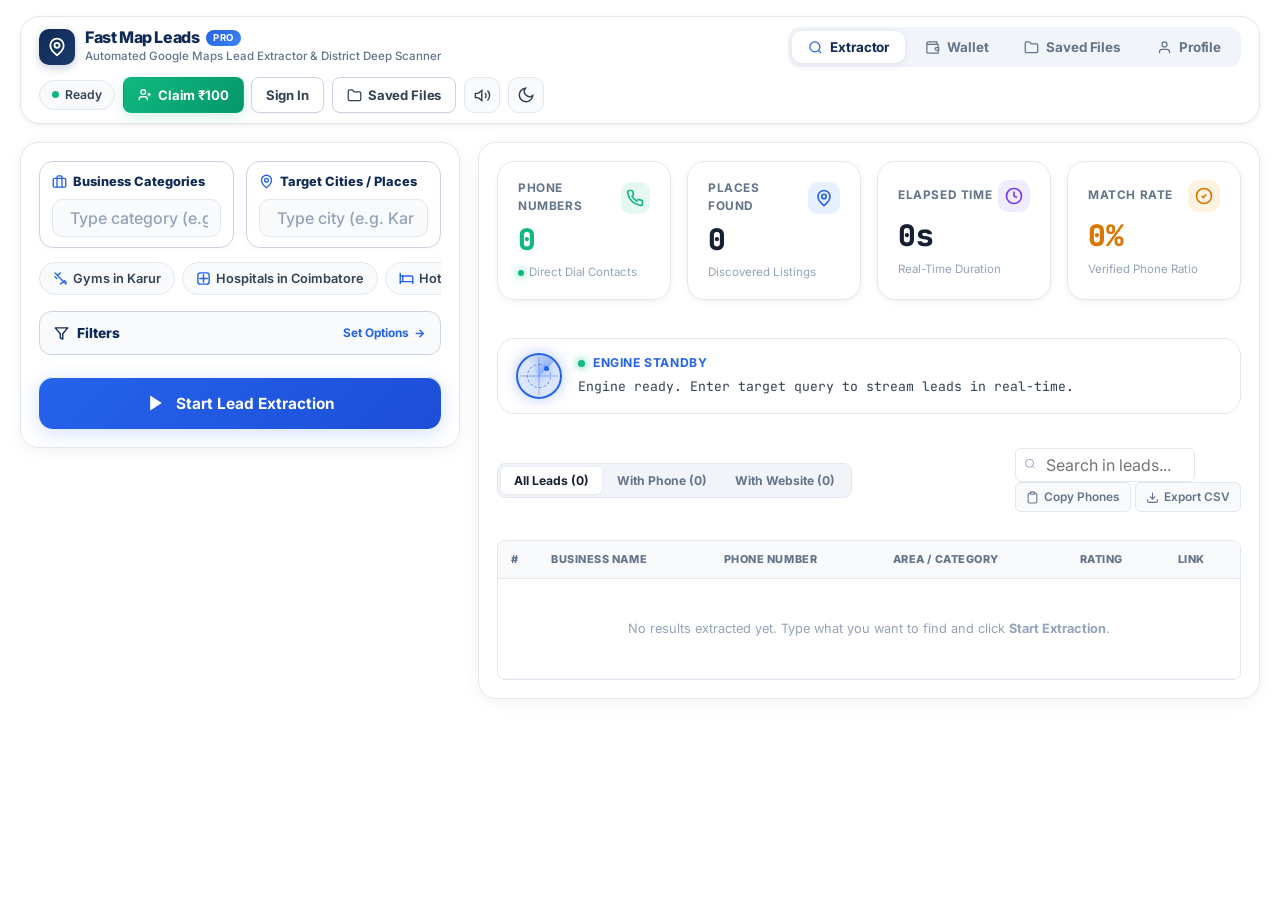
==== commit fb7306d3: "fix(payment): resolve Razorpay order 500 error & add navigation to lead scraper from profile and aut" ====
--- a/templates/index.html
+++ b/templates/index.html
@@ -125,10 +125,7 @@
     }
 
 
-    /* Hide top header when viewing Profile page */
-    body.view-profile-active .glass-header {
-      display: none !important;
-    }
+    /* Top header remains visible across all views for universal navigation */
 
 .app-shell {
       position: relative;
@@ -5346,6 +5343,12 @@
             <div class="view-title-group">
               <h1 class="view-title">Billing & Wallet Dashboard</h1>
               <p class="view-subtitle">Flat ₹0.25 per extracted verified lead • 100% transparent live billing</p>
+            </div>
+            <div class="view-header-actions">
+              <button class="btn-hero-primary" onclick="navigateToView('scraper')" type="button" style="height: 40px; padding: 0 18px; font-weight: 700; display: inline-flex; align-items: center; gap: 8px;">
+                <svg width="15" height="15" viewBox="0 0 24 24" fill="none" stroke="currentColor" stroke-width="2.5"><polygon points="13 2 3 14 12 14 11 22 21 10 12 10 13 2"/></svg>
+                <span>Back to Lead Scraper</span>
+              </button>
             </div>
           </div>
 
@@ -5619,6 +5622,12 @@
               <h1 class="view-title">Account & Profile Settings</h1>
               <p class="view-subtitle">Manage personal profile details, credentials, billing, and system preferences</p>
             </div>
+            <div class="view-header-actions">
+              <button class="btn-hero-primary" onclick="navigateToView('scraper')" type="button" style="height: 40px; padding: 0 18px; font-weight: 700; display: inline-flex; align-items: center; gap: 8px;">
+                <svg width="15" height="15" viewBox="0 0 24 24" fill="none" stroke="currentColor" stroke-width="2.5"><polygon points="13 2 3 14 12 14 11 22 21 10 12 10 13 2"/></svg>
+                <span>Go to Lead Scraper</span>
+              </button>
+            </div>
           </div>
 
           <!-- Profile Hero Identity Card -->
@@ -5645,6 +5654,10 @@
 
             <!-- Quick Action Buttons -->
             <div class="profile-actions-right">
+              <button class="btn-hero-primary" id="profileScraperBtn" onclick="navigateToView('scraper')" type="button" style="height: 40px; padding: 0 16px; font-size: 0.84rem; font-weight: 700; display: inline-flex; align-items: center; gap: 6px;">
+                <svg width="14" height="14" viewBox="0 0 24 24" fill="none" stroke="currentColor" stroke-width="2.2"><polygon points="13 2 3 14 12 14 11 22 21 10 12 10 13 2"/></svg>
+                <span>Lead Scraper</span>
+              </button>
               <button class="btn-hero-emerald" id="profileRechargeBtn" onclick="navigateToView('wallet')" type="button" style="height: 40px; padding: 0 16px; font-size: 0.84rem;">
                 <svg width="14" height="14" viewBox="0 0 24 24" fill="none" stroke="currentColor" stroke-width="2.2"><path d="M21 12V7H5a2 2 0 0 1 0-4h14v4"/><path d="M3 5v14a2 2 0 0 0 2 2h16v-5"/><path d="M18 12a2 2 0 0 0 0 4h4v-4Z"/></svg>
                 <span>Recharge</span>
@@ -6199,6 +6212,14 @@
             <span>Continue with Google</span>
           </button>
         </div>
+
+        <!-- Direct Navigation Link to Scraper -->
+        <div style="text-align: center; margin-top: 14px; padding-top: 12px; border-top: 1px solid #f1f5f9;">
+          <a href="javascript:void(0)" onclick="closeAuthModal(); navigateToView('scraper');" style="font-size: 0.82rem; color: #2563eb; font-weight: 700; text-decoration: none; display: inline-flex; align-items: center; gap: 5px;">
+            <svg width="13" height="13" viewBox="0 0 24 24" fill="none" stroke="currentColor" stroke-width="2.5"><polygon points="13 2 3 14 12 14 11 22 21 10 12 10 13 2"/></svg>
+            <span>Continue directly to Lead Scraper</span> &rarr;
+          </a>
+        </div>
       </div>
     </div>
   </div>
@@ -6958,6 +6979,7 @@
         localStorage.setItem('auth_token', data.token);
         updateUserHeaderUI();
         closeAuthModal();
+        navigateToView('scraper');
         showToast(`Welcome back, ${currentUser.name}!`);
       } catch (err) {
         showToast('Login error: ' + err.message);
@@ -6988,6 +7010,7 @@
         localStorage.setItem('auth_token', data.token);
         updateUserHeaderUI();
         closeAuthModal();
+        navigateToView('scraper');
         showToast(`Welcome ${currentUser.name}! ₹100 Free Bonus credited.`);
       } catch (err) {
         showToast('Registration error: ' + err.message);
@@ -7098,6 +7121,7 @@
           localStorage.setItem('auth_token', data.token);
           updateUserHeaderUI();
           closeAuthModal();
+          navigateToView('scraper');
           showToast(`Welcome back, ${currentUser.name}! Wallet balance: ₹${Number(currentUser.wallet_balance || 0).toFixed(2)}`);
         }
       } catch (err) {
@@ -7175,6 +7199,7 @@
         localStorage.setItem('auth_token', data.token);
         updateUserHeaderUI();
         closeGoogleCompleteModal();
+        navigateToView('scraper');
         showToast(`Registration complete! Welcome ${currentUser.name}! ₹100 Free Bonus credited.`);
       } catch (err) {
         showToast('Registration error: ' + err.message);
@@ -7301,7 +7326,20 @@
           },
           body: JSON.stringify({ amount })
         });
-        const orderData = await orderRes.json();
+        
+        let orderData;
+        const ct = orderRes.headers.get('content-type') || '';
+        if (ct.includes('application/json')) {
+          orderData = await orderRes.json();
+        } else {
+          const rawText = await orderRes.text();
+          console.error('Non-JSON response from /api/wallet/create-order:', rawText);
+          showToast(`Server returned status ${orderRes.status}. Please check your connection and try again.`);
+          setModalPayButtonLoading(false, amount);
+          selectRechargePack(amount);
+          return;
+        }
+
         if (!orderRes.ok) {
           showToast(orderData.error || 'Failed to create payment order.');
           setModalPayButtonLoading(false, amount);
@@ -7325,7 +7363,16 @@
                 is_simulation: true
               })
             });
-            const vData = await verifyRes.json();
+            let vData;
+            const vct = verifyRes.headers.get('content-type') || '';
+            if (vct.includes('application/json')) {
+              vData = await verifyRes.json();
+            } else {
+              showToast(`Payment verification error (${verifyRes.status}).`);
+              setModalPayButtonLoading(false, amount);
+              selectRechargePack(amount);
+              return;
+            }
             if (verifyRes.ok) {
               currentUser.wallet_balance = vData.new_balance;
               updateUserHeaderUI();
@@ -7364,7 +7411,16 @@
                   razorpay_signature: response.razorpay_signature
                 })
               });
-              const vData = await vRes.json();
+              let vData;
+              const vct = vRes.headers.get('content-type') || '';
+              if (vct.includes('application/json')) {
+                vData = await vRes.json();
+              } else {
+                showToast(`Payment verification error (${vRes.status}).`);
+                setModalPayButtonLoading(false, amount);
+                selectRechargePack(amount);
+                return;
+              }
               if (vRes.ok) {
                 if (vData.status === 'approved') {
                   currentUser.wallet_balance = vData.new_balance;
@@ -7582,7 +7638,20 @@
           },
           body: JSON.stringify({ amount })
         });
-        const orderData = await orderRes.json();
+        
+        let orderData;
+        const ct = orderRes.headers.get('content-type') || '';
+        if (ct.includes('application/json')) {
+          orderData = await orderRes.json();
+        } else {
+          const rawText = await orderRes.text();
+          console.error('Non-JSON response from /api/wallet/create-order:', rawText);
+          showToast(`Server returned status ${orderRes.status}. Please check your connection and try again.`);
+          setPagePayButtonLoading(false, amount);
+          selectPageRechargePack(amount);
+          return;
+        }
+
         if (!orderRes.ok) {
           showToast(orderData.error || 'Failed to create payment order.');
           setPagePayButtonLoading(false, amount);
@@ -7606,7 +7675,16 @@
                 is_simulation: true
               })
             });
-            const vData = await verifyRes.json();
+            let vData;
+            const vct = verifyRes.headers.get('content-type') || '';
+            if (vct.includes('application/json')) {
+              vData = await verifyRes.json();
+            } else {
+              showToast(`Payment verification error (${verifyRes.status}).`);
+              setPagePayButtonLoading(false, amount);
+              selectPageRechargePack(amount);
+              return;
+            }
             if (verifyRes.ok) {
               currentUser.wallet_balance = vData.new_balance;
               updateUserHeaderUI();
@@ -7645,7 +7723,16 @@
                   razorpay_signature: response.razorpay_signature
                 })
               });
-              const vData = await vRes.json();
+              let vData;
+              const vct = vRes.headers.get('content-type') || '';
+              if (vct.includes('application/json')) {
+                vData = await vRes.json();
+              } else {
+                showToast(`Payment verification error (${vRes.status}).`);
+                setPagePayButtonLoading(false, amount);
+                selectPageRechargePack(amount);
+                return;
+              }
               if (vRes.ok) {
                 if (vData.status === 'approved') {
                   currentUser.wallet_balance = vData.new_balance;
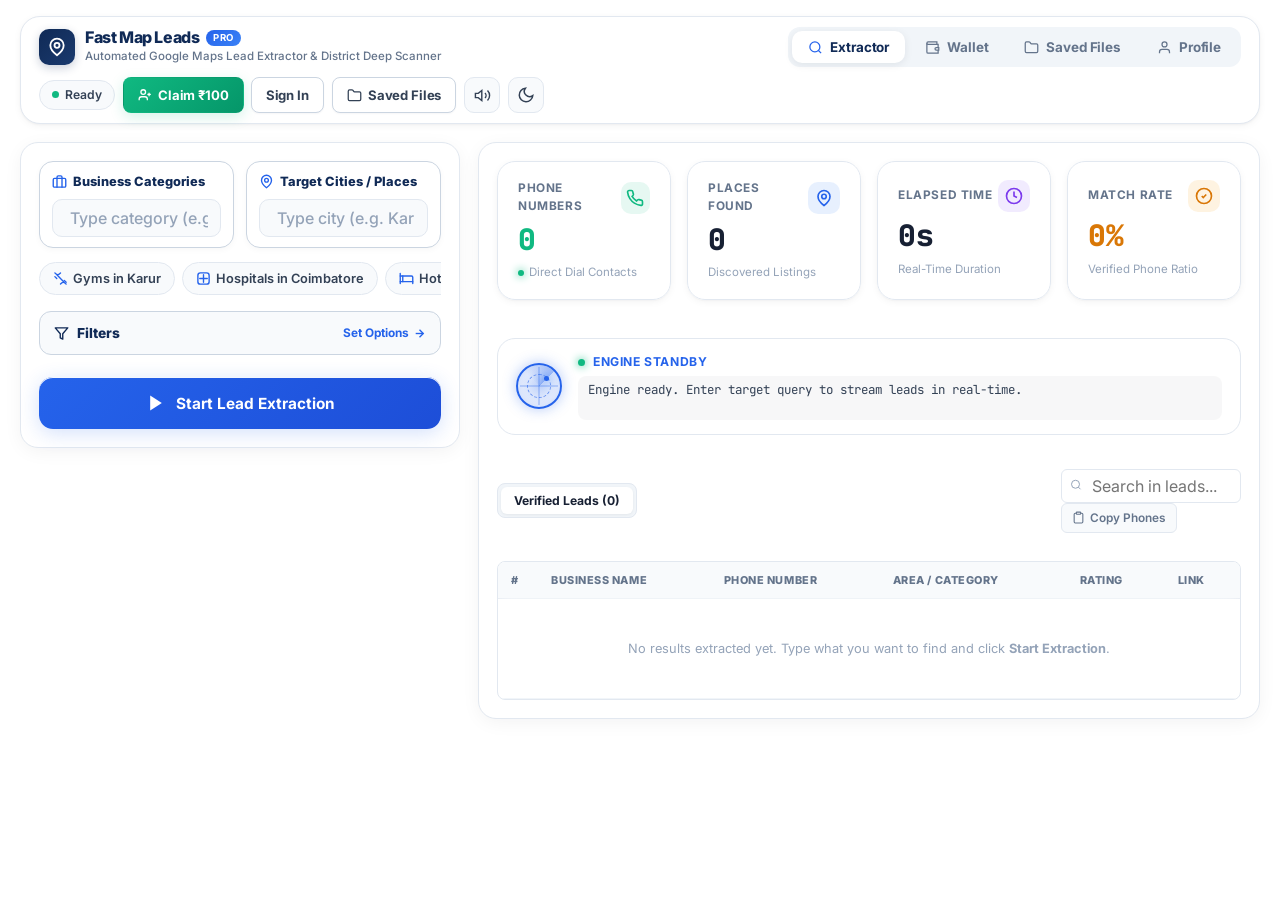
==== commit 82c6cb33: "fix(ui,download): fix dock z-index on modals, compact results layout, clean tabs, and fix CSV downlo" ====
--- a/templates/index.html
+++ b/templates/index.html
@@ -973,11 +973,19 @@
       background: rgba(15, 23, 42, 0.4);
       backdrop-filter: blur(6px);
       -webkit-backdrop-filter: blur(6px);
-      z-index: 9999;
+      z-index: 100005 !important;
       display: none;
       align-items: center;
       justify-content: center;
       padding: 20px;
+      overflow-y: auto !important;
+      -webkit-overflow-scrolling: touch !important;
+    }
+
+    /* Automatically hide floating bottom dock when any modal is open */
+    body.modal-open .mobile-bottom-dock,
+    body:has(.modal-backdrop[style*="display: flex"]) .mobile-bottom-dock {
+      display: none !important;
     }
     .modal-glass-sheet {
       background: #ffffff;
@@ -4158,8 +4166,19 @@
         display: flex !important;
         flex-direction: column !important;
         gap: 8px !important;
-        margin-bottom: 10px !important;
+        margin-bottom: 14px !important;
         width: 100% !important;
+        max-height: 480px !important;
+        overflow-y: auto !important;
+        -webkit-overflow-scrolling: touch !important;
+        padding: 4px !important;
+        border-radius: var(--r-xl) !important;
+        box-sizing: border-box !important;
+      }
+      .table-scroll-wrap {
+        max-height: 480px !important;
+        overflow-y: auto !important;
+        -webkit-overflow-scrolling: touch !important;
       }
       .lead-card-mobile {
         background: #ffffff !important;
@@ -4269,7 +4288,7 @@
         backdrop-filter: blur(20px) !important;
         -webkit-backdrop-filter: blur(20px) !important;
         border-top: 1px solid var(--border) !important;
-        z-index: 99999 !important;
+        z-index: 9000 !important;
         align-items: center !important;
         justify-content: space-around !important;
         padding: 0 env(safe-area-inset-right, 2px) env(safe-area-inset-bottom, 4px) env(safe-area-inset-left, 2px) !important;
@@ -4448,21 +4467,23 @@
         padding: 0 !important;
         align-items: flex-end !important;
         background: rgba(15,23,42,0.5) !important;
-        z-index: 99999 !important;
+        z-index: 100005 !important;
+        overflow-y: auto !important;
+        -webkit-overflow-scrolling: touch !important;
       }
       .modal-glass-sheet {
         width: 100vw !important;
         max-width: 100vw !important;
         border-radius: var(--r-xl) var(--r-xl) 0 0 !important;
-        max-height: 90vh !important;
+        max-height: 88vh !important;
         background: #ffffff !important;
         border: 1px solid var(--border) !important;
         border-bottom: none !important;
         box-shadow: 0 -10px 48px rgba(15,23,42,0.2) !important;
         display: flex !important;
         flex-direction: column !important;
-        overflow: hidden !important;
-        padding-bottom: env(safe-area-inset-bottom, 16px) !important;
+        overflow-y: auto !important;
+        padding-bottom: calc(env(safe-area-inset-bottom, 16px) + 36px) !important;
       }
       .modal-glass-sheet::before {
         content: '' !important;
@@ -4523,7 +4544,7 @@
         border: 1.5px solid rgba(255, 255, 255, 0.9) !important;
         border-radius: 9999px !important; /* High Corner Radius Floating Pill */
         box-shadow: 0 12px 36px -4px rgba(16, 42, 86, 0.22), 0 4px 12px rgba(0, 0, 0, 0.06), inset 0 1px 1px rgba(255, 255, 255, 0.95) !important;
-        z-index: 99999 !important;
+        z-index: 9000 !important;
         align-items: center !important;
         justify-content: space-evenly !important;
         padding: 4px 6px !important;
@@ -5257,14 +5278,8 @@
             <!-- Filter Toolbar -->
             <div class="table-toolbar">
               <div class="table-tabs">
-                <button id="tabAll" class="tab-btn active" onclick="setTableFilterTab('all')">
-                  All Leads (<span id="tabCountAll">0</span>)
-                </button>
-                <button id="tabWithPhone" class="tab-btn" onclick="setTableFilterTab('phone')">
-                  With Phone (<span id="tabCountPhone">0</span>)
-                </button>
-                <button id="tabWithWeb" class="tab-btn" onclick="setTableFilterTab('website')">
-                  With Website (<span id="tabCountWeb">0</span>)
+                <button id="tabAll" class="tab-btn active" onclick="setTableFilterTab('all')" style="cursor: default; font-weight: 700; pointer-events: none;">
+                  Verified Leads (<span id="tabCountAll">0</span>)
                 </button>
               </div>
 
@@ -5286,11 +5301,6 @@
                   <button id="btnCopyPhones" class="btn-subtle-sm" onclick="copyAllPhones()" disabled title="Copy all phone numbers">
                     <svg width="13" height="13" viewBox="0 0 24 24" fill="none" stroke="currentColor" stroke-width="2"><rect width="8" height="4" x="8" y="2" rx="1" ry="1"/><path d="M16 4h2a2 2 0 0 1 2 2v14a2 2 0 0 1-2 2H6a2 2 0 0 1-2-2V6a2 2 0 0 1 2-2h2"/></svg>
                     <span>Copy Phones</span>
-                  </button>
-
-                  <button id="btnTableDownload" class="btn-subtle-sm" onclick="downloadCurrentCSV()" disabled title="Download CSV">
-                    <svg width="13" height="13" viewBox="0 0 24 24" fill="none" stroke="currentColor" stroke-width="2"><path d="M21 15v4a2 2 0 0 1-2 2H5a2 2 0 0 1-2-2v-4"/><polyline points="7 10 12 15 17 10"/><line x1="12" x2="12" y1="15" y2="3"/></svg>
-                    <span>Export CSV</span>
                   </button>
 
                   <button id="btnToggleView" class="btn-subtle-sm mobile-only" onclick="toggleMobileViewMode()" title="Switch between Card View and Table View">
@@ -6280,7 +6290,7 @@
             <span style="font-size: 0.74rem; color: #64748b; margin-top: 3px;">Allows you to log in with either Google or Email & Password anytime.</span>
           </div>
 
-          <button type="submit" id="btnGoogleCompleteSubmit" class="btn-compact btn-emerald-glass" style="width: 100%; height: 50px; margin-top: 10px; font-size: 0.98rem; font-weight: 800; border-radius: 12px;">
+          <button type="submit" id="btnGoogleCompleteSubmit" class="btn-compact btn-emerald-glass" style="width: 100%; height: 50px; margin-top: 14px; margin-bottom: 26px; font-size: 0.98rem; font-weight: 800; border-radius: 12px;">
             Complete Registration & Claim ₹100
           </button>
         </form>
@@ -6926,6 +6936,7 @@
 
     function openAuthModal(tab = 'login') {
       switchAuthTab(tab);
+      document.body.classList.add('modal-open');
       document.getElementById('authModal').style.display = 'flex';
       setTimeout(() => {
         setupGoogleGSI();
@@ -6935,6 +6946,7 @@
     function closeAuthModal(e) {
       if (!e || e.target.id === 'authModal' || (e.target.closest && e.target.closest('.modal-close-btn'))) {
         document.getElementById('authModal').style.display = 'none';
+        document.body.classList.remove('modal-open');
       }
     }
 
@@ -7138,6 +7150,7 @@
       document.getElementById('gCompPhone').value = '';
       document.getElementById('gCompPassword').value = '';
 
+      document.body.classList.add('modal-open');
       document.getElementById('googleCompleteModal').style.display = 'flex';
       setTimeout(() => {
         const phoneInput = document.getElementById('gCompPhone');
@@ -7152,6 +7165,7 @@
     function closeGoogleCompleteModal(e) {
       if (!e || e.target.id === 'googleCompleteModal' || (e.target.closest && e.target.closest('.modal-close-btn'))) {
         document.getElementById('googleCompleteModal').style.display = 'none';
+        document.body.classList.remove('modal-open');
       }
     }
 
@@ -7228,6 +7242,7 @@
         return;
       }
       selectRechargePack(250);
+      document.body.classList.add('modal-open');
       document.getElementById('walletModal').style.display = 'flex';
       updateUserHeaderUI();
     }
@@ -7235,6 +7250,7 @@
     function closeWalletModal(e) {
       if (!e || e.target.id === 'walletModal' || (e.target.closest && e.target.closest('.modal-close-btn'))) {
         document.getElementById('walletModal').style.display = 'none';
+        document.body.classList.remove('modal-open');
       }
     }
 
@@ -8086,7 +8102,7 @@
             <td style="color:#475569; font-size:0.82rem; font-weight:600; font-family:'Plus Jakarta Sans',sans-serif;">${f.size_kb} KB</td>
             <td style="color:#64748b; font-size:0.8rem;">${escapeHtml(f.modified)}</td>
             <td style="text-align:right;">
-              <a href="/api/download/${encodeURIComponent(f.name)}" class="file-download-btn" style="text-decoration:none; display:inline-flex; align-items:center; gap:6px; padding:6px 14px; font-size:0.8rem; font-weight:700;" download title="Download CSV File">
+              <a href="/api/download/${encodeURIComponent(f.name)}${currentUserToken ? '?token=' + encodeURIComponent(currentUserToken) : ''}" class="file-download-btn" style="text-decoration:none; display:inline-flex; align-items:center; gap:6px; padding:6px 14px; font-size:0.8rem; font-weight:700;" download title="Download CSV File">
                 <svg width="13" height="13" viewBox="0 0 24 24" fill="none" stroke="currentColor" stroke-width="2.2"><path d="M21 15v4a2 2 0 0 1-2 2H5a2 2 0 0 1-2-2v-4"/><polyline points="7 10 12 15 17 10"/><line x1="12" x2="12" y1="15" y2="3"/></svg>
                 <span>Download</span>
               </a>
@@ -8118,7 +8134,7 @@
                 </div>
               </div>
             </div>
-            <a href="/api/download/${encodeURIComponent(f.name)}" class="file-download-btn" download title="Download CSV file">
+            <a href="/api/download/${encodeURIComponent(f.name)}${currentUserToken ? '?token=' + encodeURIComponent(currentUserToken) : ''}" class="file-download-btn" download title="Download CSV file">
               <svg width="13" height="13" viewBox="0 0 24 24" fill="none" stroke="currentColor" stroke-width="2.2"><path d="M21 15v4a2 2 0 0 1-2 2H5a2 2 0 0 1-2-2v-4"/><polyline points="7 10 12 15 17 10"/><line x1="12" x2="12" y1="15" y2="3"/></svg>
               <span>Get</span>
             </a>
@@ -8786,18 +8802,17 @@
 
     // Table Filter Tabs
     function setTableFilterTab(tab) {
-      currentFilterTab = tab;
+      currentFilterTab = tab || 'all';
       document.querySelectorAll('.tab-btn').forEach(b => b.classList.remove('active'));
-      if (tab === 'all') document.getElementById('tabAll').classList.add('active');
-      if (tab === 'phone') document.getElementById('tabWithPhone').classList.add('active');
-      if (tab === 'website') document.getElementById('tabWithWeb').classList.add('active');
+      const activeEl = document.getElementById(tab === 'phone' ? 'tabWithPhone' : (tab === 'website' ? 'tabWithWeb' : 'tabAll'));
+      if (activeEl) activeEl.classList.add('active');
       renderTable();
     }
 
     // Render Table
     function renderTable() {
       const tbody = document.getElementById('tableBody');
-      const searchFilter = (document.getElementById('tableSearchInput').value || '').toLowerCase();
+      const searchFilter = (document.getElementById('tableSearchInput')?.value || '').toLowerCase();
 
       // Counts
       const totalCount = allItems.length;
@@ -8805,16 +8820,24 @@
       const webCount = allItems.filter(i => i.website && i.website.trim()).length;
       const matchRate = totalCount > 0 ? Math.round((phoneCount / totalCount) * 100) : 0;
 
-      document.getElementById('metricTotalCount').textContent = totalCount;
-      document.getElementById('metricPhoneCount').textContent = phoneCount;
+      const metricTotal = document.getElementById('metricTotalCount');
+      if (metricTotal) metricTotal.textContent = totalCount;
+      const metricPhone = document.getElementById('metricPhoneCount');
+      if (metricPhone) metricPhone.textContent = phoneCount;
       const matchRateEl = document.getElementById('metricMatchRate');
       if (matchRateEl) matchRateEl.textContent = `${matchRate}%`;
-      document.getElementById('tabCountAll').textContent = totalCount;
-      document.getElementById('tabCountPhone').textContent = phoneCount;
-      document.getElementById('tabCountWeb').textContent = webCount;
-
-      document.getElementById('btnCopyPhones').disabled = phoneCount === 0;
-      document.getElementById('btnTableDownload').disabled = totalCount === 0;
+
+      const tabCountAll = document.getElementById('tabCountAll');
+      if (tabCountAll) tabCountAll.textContent = totalCount;
+      const tabCountPhone = document.getElementById('tabCountPhone');
+      if (tabCountPhone) tabCountPhone.textContent = phoneCount;
+      const tabCountWeb = document.getElementById('tabCountWeb');
+      if (tabCountWeb) tabCountWeb.textContent = webCount;
+
+      const btnCopy = document.getElementById('btnCopyPhones');
+      if (btnCopy) btnCopy.disabled = phoneCount === 0;
+      const btnDownload = document.getElementById('btnTableDownload');
+      if (btnDownload) btnDownload.disabled = totalCount === 0;
 
       // Filter by tab + search
       const filtered = allItems.filter(i => {
@@ -8985,11 +9008,50 @@
     }
 
     // Direct CSV Download Trigger (Solves "Where is the CSV file?")
-    function downloadCurrentCSV() {
+    async function downloadCurrentCSV() {
       if (lastDownloadUrl) {
-        window.location.href = lastDownloadUrl;
-        showToast('Downloading verified CSV export...');
-        return;
+        try {
+          showToast('Downloading verified CSV export...');
+          const headers = {};
+          if (currentUserToken) {
+            headers['Authorization'] = `Bearer ${currentUserToken}`;
+          }
+          
+          let targetUrl = lastDownloadUrl;
+          if (currentUserToken && !targetUrl.includes('token=')) {
+            targetUrl += (targetUrl.includes('?') ? '&' : '?') + 'token=' + encodeURIComponent(currentUserToken);
+          }
+
+          const res = await fetch(targetUrl, {
+            headers: headers,
+            credentials: 'include'
+          });
+
+          if (!res.ok) {
+            const errJson = await res.json().catch(() => ({}));
+            showToast(errJson.error || `Server download error (${res.status}). Generating local copy...`);
+            generateClientCSV();
+            return;
+          }
+
+          const blob = await res.blob();
+          const cleanFileName = lastDownloadUrl.split('/').pop().split('?')[0] || `leads_${Date.now()}.csv`;
+          const blobUrl = window.URL.createObjectURL(blob);
+          const a = document.createElement('a');
+          a.style.display = 'none';
+          a.href = blobUrl;
+          a.download = cleanFileName;
+          document.body.appendChild(a);
+          a.click();
+          setTimeout(() => {
+            document.body.removeChild(a);
+            window.URL.revokeObjectURL(blobUrl);
+          }, 1500);
+          showToast('CSV downloaded successfully to your device!');
+          return;
+        } catch (fetchErr) {
+          console.error('Fetch download failed, falling back to local generator:', fetchErr);
+        }
       }
 
       if (allItems.length === 0) {
@@ -8997,7 +9059,14 @@
         return;
       }
 
-      // Client-side fallback CSV generator with UTF-8 BOM
+      generateClientCSV();
+    }
+
+    function generateClientCSV() {
+      if (allItems.length === 0) {
+        showToast('No leads available to export.');
+        return;
+      }
       const headers = ['Business Name', 'Phone Number', 'Address', 'Category', 'Rating', 'Google Maps Link'];
       const rows = allItems.map(i => [
         `"${(i.name || '').replace(/"/g, '""')}"`,
@@ -9017,12 +9086,13 @@
       document.body.appendChild(a);
       a.click();
       a.remove();
-      showToast('Downloaded CSV file to your Downloads folder!');
+      showToast('Downloaded verified CSV file to your device!');
     }
 
     // Saved Files Modal Functions
     async function openSavedFilesModal() {
       const modal = document.getElementById('historyModal');
+      document.body.classList.add('modal-open');
       modal.style.display = 'flex';
       const tbody = document.getElementById('historyTableBody');
       tbody.innerHTML = '<tr><td colspan="5" style="text-align:center; color:#94a3b8; padding:20px;">Fetching saved CSV files...</td></tr>';
@@ -9046,7 +9116,7 @@
               <td style="color:#64748b;">${f.size_kb} KB</td>
               <td style="color:#64748b;">${escapeHtml(f.modified)}</td>
               <td style="text-align:right;">
-                <a href="/api/download/${encodeURIComponent(f.name)}" class="btn-subtle-sm" style="text-decoration:none;" download>
+                <a href="/api/download/${encodeURIComponent(f.name)}${currentUserToken ? '?token=' + encodeURIComponent(currentUserToken) : ''}" class="btn-subtle-sm" style="text-decoration:none;" download>
                   <svg width="12" height="12" viewBox="0 0 24 24" fill="none" stroke="currentColor" stroke-width="2.2"><path d="M21 15v4a2 2 0 0 1-2 2H5a2 2 0 0 1-2-2v-4"/><polyline points="7 10 12 15 17 10"/><line x1="12" x2="12" y1="15" y2="3"/></svg>
                   <span>Download</span>
                 </a>
@@ -9063,6 +9133,7 @@
     function closeSavedFilesModal(e) {
       if (!e || e.target.id === 'historyModal') {
         document.getElementById('historyModal').style.display = 'none';
+        document.body.classList.remove('modal-open');
       }
     }
 
--- a/static/css/components.css
+++ b/static/css/components.css
@@ -555,12 +555,23 @@
 
 .radar-log-stream {
   flex: 1;
+  max-height: 110px !important;
+  min-height: 44px !important;
+  overflow-y: auto !important;
+  display: flex !important;
+  flex-direction: column !important;
+  gap: 3px !important;
   font-family: var(--font-mono);
-  font-size: 0.82rem;
+  font-size: 0.78rem;
   color: var(--text-secondary);
-  white-space: nowrap;
-  overflow: hidden;
-  text-overflow: ellipsis;
+  background: rgba(15, 23, 42, 0.03);
+  border-radius: 8px;
+  padding: 6px 10px;
+}
+.radar-log-stream .log-line {
+  line-height: 1.35;
+  word-break: break-word;
+  white-space: normal;
 }
 
 /* ── 7. DATA GRID & LEAD INSPECTOR TABLE ── */
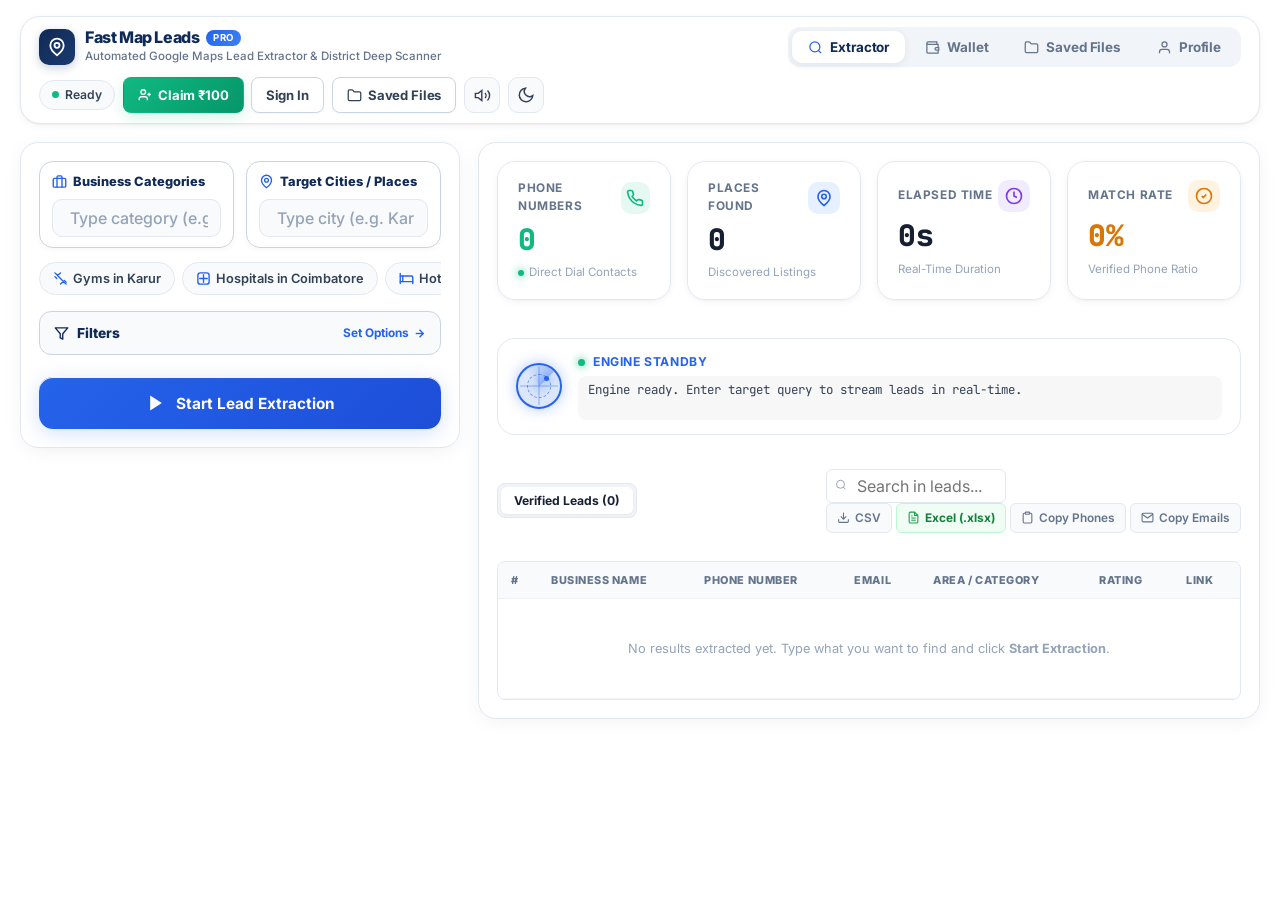
==== commit 99517799: "c+o_+t" ====
--- a/templates/index.html
+++ b/templates/index.html
@@ -930,6 +930,51 @@
       font-weight: 700;
       font-size: 0.78rem;
     }
+    .lead-email-pill {
+      display: inline-flex;
+      align-items: center;
+      gap: 5px;
+      background: #eff6ff;
+      border: 1px solid #bfdbfe;
+      color: #1d4ed8;
+      padding: 3px 9px;
+      border-radius: var(--r-xs);
+      font-weight: 600;
+      font-size: 0.78rem;
+      text-decoration: none;
+      transition: all 0.15s ease;
+      max-width: 220px;
+      overflow: hidden;
+      text-overflow: ellipsis;
+      white-space: nowrap;
+    }
+    .lead-email-pill:hover {
+      background: #dbeafe;
+      color: #1e40af;
+      text-decoration: underline;
+    }
+    .btn-excel-glass {
+      background: #107c41 !important;
+      color: #ffffff !important;
+      border: 1px solid #0c5e31 !important;
+      font-weight: 700;
+      transition: all 0.2s ease;
+    }
+    .btn-excel-glass:hover {
+      background: #0b5c30 !important;
+      color: #ffffff !important;
+      box-shadow: 0 4px 12px rgba(16, 124, 65, 0.25);
+    }
+    .btn-excel-subtle {
+      background: #f0fdf4 !important;
+      border-color: #bbf7d0 !important;
+      color: #15803d !important;
+    }
+    .btn-excel-subtle:hover:not(:disabled) {
+      background: #dcfce7 !important;
+      border-color: #86efac !important;
+      color: #166534 !important;
+    }
     .lead-rating-badge {
       display: inline-flex;
       align-items: center;
@@ -1042,18 +1087,19 @@
       gap: 8px;
     }
     .glass-toast {
-      background: var(--navy-deep);
-      color: #ffffff;
-      padding: 11px 16px;
-      border-radius: var(--r-md);
-      font-size: 0.82rem;
-      font-weight: 600;
-      box-shadow: var(--shadow-lg);
-      display: flex;
-      align-items: center;
-      gap: 8px;
-      transition: opacity 0.3s;
-      min-width: 240px;
+      background: #FFFFFF !important;
+      color: #0F172A !important;
+      border: 1px solid #E2E8F0 !important;
+      padding: 12px 18px !important;
+      border-radius: var(--r-md) !important;
+      font-size: 0.85rem !important;
+      font-weight: 600 !important;
+      box-shadow: 0 10px 30px rgba(15, 23, 42, 0.1) !important;
+      display: flex !important;
+      align-items: center !important;
+      gap: 10px !important;
+      transition: opacity 0.3s, transform 0.3s !important;
+      min-width: 260px !important;
     }
 
     /* ══════════════════════════════════════════════
@@ -5176,6 +5222,16 @@
                 <svg width="18" height="18" viewBox="0 0 24 24" fill="currentColor"><rect width="14" height="14" x="5" y="5" rx="2"/></svg>
                 <span>Stop Extraction</span>
               </button>
+              <div id="postStopActions" class="post-stop-actions" style="display: none; width: 100%; gap: 12px; align-items: center;">
+                <button id="btnContinue" class="btn-photon" onclick="continueScraping()" type="button" style="flex: 1; background: var(--blue, #2563EB); color: #FFFFFF; font-weight: 700; height: 46px; border-radius: 12px; display: inline-flex; align-items: center; justify-content: center; gap: 8px; border: none; box-shadow: 0 4px 14px rgba(37, 99, 235, 0.35); cursor: pointer; transition: all 0.2s;">
+                  <svg width="18" height="18" viewBox="0 0 24 24" fill="currentColor"><polygon points="5 3 19 12 5 21 5 3"/></svg>
+                  <span>Continue</span>
+                </button>
+                <button id="btnFreshStart" class="btn-photon" onclick="freshStart()" type="button" style="flex: 1; background: #FFFFFF; color: var(--navy, #102A56); border: 1.5px solid #CBD5E1; font-weight: 700; height: 46px; border-radius: 12px; display: inline-flex; align-items: center; justify-content: center; gap: 8px; box-shadow: 0 2px 6px rgba(0, 0, 0, 0.05); cursor: pointer; transition: all 0.2s;">
+                  <svg width="18" height="18" viewBox="0 0 24 24" fill="none" stroke="currentColor" stroke-width="2.5" stroke-linecap="round" stroke-linejoin="round"><path d="M21 12a9 9 0 0 0-9-9 9.75 9.75 0 0 0-6.74 2.74L3 8"/><path d="M3 3v5h5"/><path d="M3 12a9 9 0 0 0 9 9 9.75 9.75 0 0 0 6.74-2.74L21 16"/><path d="M16 21h5v-5"/></svg>
+                  <span>Fresh Start</span>
+                </button>
+              </div>
             </div>
 
           </div>
@@ -5261,12 +5317,16 @@
             <div id="completionBanner" class="completion-banner" style="display: none;">
               <div class="banner-text">
                 <strong id="bannerSuccessTitle"><svg width="18" height="18" viewBox="0 0 24 24" fill="none" stroke="#10B981" stroke-width="2.5" stroke-linecap="round" stroke-linejoin="round" style="display:inline-block; vertical-align:middle; margin-right:5px;"><path d="M22 11.08V12a10 10 0 1 1-5.93-9.14"/><polyline points="22 4 12 14.01 9 11.01"/></svg>Extraction Completed Successfully!</strong>
-                <span id="bannerSuccessSub">CSV File ready for instant download on your device.</span>
+                <span id="bannerSuccessSub">Files ready for instant download on your device (.csv & styled .xlsx).</span>
               </div>
               <div class="banner-buttons">
                 <button id="bannerDownloadBtn" class="btn-compact btn-emerald-glass" onclick="downloadCurrentCSV()">
                   <svg width="15" height="15" viewBox="0 0 24 24" fill="none" stroke="currentColor" stroke-width="2.2" stroke-linecap="round" stroke-linejoin="round"><path d="M21 15v4a2 2 0 0 1-2 2H5a2 2 0 0 1-2-2v-4"/><polyline points="7 10 12 15 17 10"/><line x1="12" x2="12" y1="15" y2="3"/></svg>
                   <span>Download CSV</span>
+                </button>
+                <button id="bannerDownloadXlsxBtn" class="btn-compact btn-excel-glass" onclick="downloadCurrentXLSX()">
+                  <svg width="15" height="15" viewBox="0 0 24 24" fill="none" stroke="currentColor" stroke-width="2.2" stroke-linecap="round" stroke-linejoin="round"><path d="M14 2H6a2 2 0 0 0-2 2v16a2 2 0 0 0 2 2h12a2 2 0 0 0 2-2V8z"/><polyline points="14 2 14 8 20 8"/><line x1="8" y1="13" x2="16" y2="13"/><line x1="8" y1="17" x2="16" y2="17"/><polyline points="10 9 9 9 8 9"/></svg>
+                  <span>Download Excel (.xlsx)</span>
                 </button>
                 <button class="btn-compact btn-outline-glass" onclick="openSavedFilesModal()">
                   <svg width="14" height="14" viewBox="0 0 24 24" fill="none" stroke="currentColor" stroke-width="2" stroke-linecap="round" stroke-linejoin="round"><path d="M20 20a2 2 0 0 0 2-2V8a2 2 0 0 0-2-2h-7.9a2 2 0 0 1-1.69-.9L9.6 3.9A2 2 0 0 0 7.93 3H4a2 2 0 0 0-2 2v13a2 2 0 0 0 2 2Z"/></svg>
@@ -5298,9 +5358,24 @@
                 </div>
 
                 <div class="table-action-buttons-row">
+                  <button id="btnTableDownloadCSV" class="btn-subtle-sm" onclick="downloadCurrentCSV()" disabled title="Download CSV File">
+                    <svg width="13" height="13" viewBox="0 0 24 24" fill="none" stroke="currentColor" stroke-width="2"><path d="M21 15v4a2 2 0 0 1-2 2H5a2 2 0 0 1-2-2v-4"/><polyline points="7 10 12 15 17 10"/><line x1="12" x2="12" y1="15" y2="3"/></svg>
+                    <span>CSV</span>
+                  </button>
+
+                  <button id="btnTableDownloadXLSX" class="btn-subtle-sm btn-excel-subtle" onclick="downloadCurrentXLSX()" disabled title="Direct Excel (.xlsx) Download">
+                    <svg width="13" height="13" viewBox="0 0 24 24" fill="none" stroke="#16a34a" stroke-width="2"><path d="M14 2H6a2 2 0 0 0-2 2v16a2 2 0 0 0 2 2h12a2 2 0 0 0 2-2V8z"/><polyline points="14 2 14 8 20 8"/><line x1="8" y1="13" x2="16" y2="13"/><line x1="8" y1="17" x2="16" y2="17"/><polyline points="10 9 9 9 8 9"/></svg>
+                    <span style="color: #15803d; font-weight: 700;">Excel (.xlsx)</span>
+                  </button>
+
                   <button id="btnCopyPhones" class="btn-subtle-sm" onclick="copyAllPhones()" disabled title="Copy all phone numbers">
                     <svg width="13" height="13" viewBox="0 0 24 24" fill="none" stroke="currentColor" stroke-width="2"><rect width="8" height="4" x="8" y="2" rx="1" ry="1"/><path d="M16 4h2a2 2 0 0 1 2 2v14a2 2 0 0 1-2 2H6a2 2 0 0 1-2-2V6a2 2 0 0 1 2-2h2"/></svg>
                     <span>Copy Phones</span>
+                  </button>
+
+                  <button id="btnCopyEmails" class="btn-subtle-sm" onclick="copyAllEmails()" disabled title="Copy all email addresses">
+                    <svg width="13" height="13" viewBox="0 0 24 24" fill="none" stroke="currentColor" stroke-width="2"><path d="M4 4h16c1.1 0 2 .9 2 2v12c0 1.1-.9 2-2 2H4c-1.1 0-2-.9-2-2V6c0-1.1.9-2 2-2z"/><polyline points="22,6 12,13 2,6"/></svg>
+                    <span>Copy Emails</span>
                   </button>
 
                   <button id="btnToggleView" class="btn-subtle-sm mobile-only" onclick="toggleMobileViewMode()" title="Switch between Card View and Table View">
@@ -5322,6 +5397,7 @@
                     <th style="width: 40px;">#</th>
                     <th>Business Name</th>
                     <th>Phone Number</th>
+                    <th>Email</th>
                     <th>Area / Category</th>
                     <th>Rating</th>
                     <th>Link</th>
@@ -5329,7 +5405,7 @@
                 </thead>
                 <tbody id="tableBody">
                   <tr>
-                    <td colspan="6" style="text-align: center; color: #94a3b8; padding: 40px 10px;">
+                    <td colspan="7" style="text-align: center; color: #94a3b8; padding: 40px 10px;">
                       No results extracted yet. Type what you want to find and click <strong>Start Extraction</strong>.
                     </td>
                   </tr>
@@ -6418,6 +6494,7 @@
     let eventSource = null;
     let currentFilterTab = 'all'; // 'all' | 'phone' | 'website'
     let lastDownloadUrl = null;
+    let lastDownloadXlsxUrl = null;
     let previewDebounce = null;
 
     // User Auth & In-App Wallet State
@@ -8568,16 +8645,21 @@
         : `<svg width="13" height="13" viewBox="0 0 24 24" fill="none" stroke="currentColor" stroke-width="2"><path d="m18 15-6-6-6 6"/></svg> Close Batch Input`;
     }
 
-    function showToast(msg) {
-      const tray = document.getElementById('toastTray');
-      const t = document.createElement('div');
-      t.className = 'glass-toast';
-      t.innerHTML = `<svg width="14" height="14" viewBox="0 0 24 24" fill="none" stroke="#38bdf8" stroke-width="2.5"><circle cx="12" cy="12" r="10"/><line x1="12" y1="16" x2="12" y2="12"/><line x1="12" y1="8" x2="12.01" y2="8"/></svg> <span>${escapeHtml(msg)}</span>`;
-      tray.appendChild(t);
-      setTimeout(() => {
-        t.style.opacity = '0';
-        setTimeout(() => t.remove(), 300);
-      }, 3500);
+    function showToast(msg, type = 'info') {
+      if (typeof window.showPhotonToast === 'function') {
+        window.showPhotonToast(msg, '', type);
+      } else {
+        const tray = document.getElementById('toastTray') || document.getElementById('photonToastTray');
+        if (tray) tray.innerHTML = '';
+        const t = document.createElement('div');
+        t.className = 'glass-toast';
+        t.innerHTML = `<svg width="15" height="15" viewBox="0 0 24 24" fill="none" stroke="#2563EB" stroke-width="2.5"><circle cx="12" cy="12" r="10"/><line x1="12" y1="16" x2="12" y2="12"/><line x1="12" y1="8" x2="12.01" y2="8"/></svg> <span style="color:#0F172A;font-weight:600;">${escapeHtml(msg)}</span>`;
+        if (tray) tray.appendChild(t);
+        setTimeout(() => {
+          t.style.opacity = '0';
+          setTimeout(() => t.remove(), 250);
+        }, 3500);
+      }
     }
 
     // START SCRAPING (Protected by User Auth & Flat ₹0.25/Lead Rate)
@@ -8747,21 +8829,129 @@
       }
     }
 
+    let isScrapingStopped = false;
+    let justCompletedScrape = false;
+
     // STOP SCRAPING
     async function stopScraping() {
+      isScrapingStopped = true;
       try {
         await fetch('/api/scrape/stop', { method: 'POST' });
         showToast('Stopping search gracefully...');
       } catch (e) {
-        showToast('Error stopping: ' + e.message);
-      }
-      setTimeout(() => setRunningUI(false), 500);
-    }
-
-    function setRunningUI(running) {
+        showToast('Error stopping: ' + e.message, 'error');
+      }
+      setTimeout(() => setRunningUI(false, true), 300);
+    }
+
+    // CONTINUE SCRAPING (Resume where stopped, keeping currently scraped leads)
+    async function continueScraping() {
+      if (!currentUser) {
+        showToast('Please sign in or create an account to continue.');
+        openAuthModal('login');
+        return;
+      }
+
+      const bal = Number(currentUser.wallet_balance || 0);
+      if (bal < 0.25) {
+        showToast(`Insufficient wallet balance (₹${bal.toFixed(2)}). Minimum ₹0.25 required.`);
+        openWalletModal();
+        return;
+      }
+
+      const combinedQueries = getCombinedQueries();
+      const batchText = document.getElementById('batchQueriesInput') ? document.getElementById('batchQueriesInput').value.trim() : '';
+      const limitVal = document.getElementById('selectedLimit') ? document.getElementById('selectedLimit').value : '50';
+      const districtDeep = document.getElementById('districtDeepCheckbox') ? document.getElementById('districtDeepCheckbox').checked : false;
+
+      let allQueriesToRun = combinedQueries.length > 0 ? combinedQueries : [];
+      if (batchText) {
+        allQueriesToRun = allQueriesToRun.concat(batchText.split('\n').filter(l => l.trim()));
+      }
+
+      const mainQuery = allQueriesToRun.length > 0 ? allQueriesToRun[0] : (document.getElementById('searchInput')?.value?.trim() || 'leads');
+      const filterRatingVal = parseFloat(document.getElementById('filterRatingSelect')?.value || 0);
+      const filterDeepVal = document.getElementById('filterDistrictDeepToggle')?.checked ?? districtDeep;
+      const targetLimitNum = limitVal && limitVal !== '0' ? parseInt(limitVal) : null;
+
+      const payload = {
+        mode: allQueriesToRun.length > 1 ? 'batch' : 'query',
+        query: mainQuery,
+        queries: allQueriesToRun.length > 1 ? allQueriesToRun : null,
+        max_results: targetLimitNum,
+        require_phone: activePhoneFilter === 'with_phone',
+        phone_filter: activePhoneFilter,
+        website_filter: activeWebsiteFilter,
+        min_rating: filterRatingVal,
+        district_deep: filterDeepVal,
+        output_name: mainQuery.toLowerCase().replace(/[^a-z0-9]/g, '_') || 'leads',
+        is_continue: true,
+        already_scraped_links: allItems.map(i => i.link).filter(Boolean)
+      };
+
+      isScrapingStopped = false;
+      document.getElementById('completionBanner').style.display = 'none';
+      setRunningUI(true);
+
+      const headers = { 'Content-Type': 'application/json' };
+      if (currentUserToken) headers['Authorization'] = `Bearer ${currentUserToken}`;
+
+      try {
+        const res = await fetch('/api/scrape/start', {
+          method: 'POST',
+          headers: headers,
+          body: JSON.stringify(payload)
+        });
+        const data = await res.json();
+        if (res.status === 401) {
+          showToast('Authentication required. Please sign in.', 'error');
+          openAuthModal('login');
+          setRunningUI(false, true);
+          return;
+        }
+        if (res.status === 402 || data.needs_recharge) {
+          showToast(data.error || 'Insufficient wallet balance. Please add funds.', 'error');
+          openWalletModal();
+          setRunningUI(false, true);
+          return;
+        }
+        if (!res.ok) {
+          showToast(data.error || 'Failed to resume search.', 'error');
+          setRunningUI(false, true);
+        } else {
+          showToast('Continuing extraction where you stopped...');
+        }
+      } catch (e) {
+        showToast('Connection error: ' + e.message, 'error');
+        setRunningUI(false, true);
+      }
+    }
+
+    // FRESH START (Clean slate: resets leads, metrics and resets back to Start button)
+    function freshStart() {
+      allItems = [];
+      renderTable();
+      isScrapingStopped = false;
+      lastDownloadUrl = null;
+      lastDownloadXlsxUrl = null;
+
+      const banner = document.getElementById('completionBanner');
+      if (banner) banner.style.display = 'none';
+
+      const metricDuration = document.getElementById('metricDuration');
+      if (metricDuration) metricDuration.textContent = '0s';
+      seconds = 0;
+      clearInterval(timer);
+
+      setRunningUI(false, false);
+      showToast('Ready for fresh lead extraction!');
+    }
+
+    function setRunningUI(running, stopped = false) {
       isRunning = running;
       const btnStart = document.getElementById('btnStart');
       const btnStop = document.getElementById('btnStop');
+      const postStopActions = document.getElementById('postStopActions');
       const statusDot = document.getElementById('statusDot');
       const statusLabel = document.getElementById('statusLabel');
       const radar = document.getElementById('radarSweepDisc');
@@ -8772,6 +8962,7 @@
       if (running) {
         if (btnStart) btnStart.style.display = 'none';
         if (btnStop) btnStop.style.display = 'inline-flex';
+        if (postStopActions) postStopActions.style.display = 'none';
         if (statusDot) statusDot.className = 'status-dot pulsing';
         if (statusLabel) statusLabel.textContent = 'Scanning...';
         if (radar) radar.classList.add('active');
@@ -8788,15 +8979,28 @@
         }, 1000);
       } else {
         clearInterval(timer);
-        if (btnStart) btnStart.style.display = 'inline-flex';
-        if (btnStop) btnStop.style.display = 'none';
-        if (statusDot) statusDot.className = 'status-dot';
-        if (statusLabel) statusLabel.textContent = 'Completed';
         if (radar) radar.classList.remove('active');
         document.body.classList.remove('extracting-active');
-        if (radarTitle) radarTitle.textContent = 'Engine Standby';
         if (radarBadge) radarBadge.textContent = 'Ready';
         if (streamDot) streamDot.style.background = 'var(--status-emerald)';
+
+        if (stopped) {
+          // After extraction is stopped: Show Continue and Fresh Start buttons
+          if (btnStart) btnStart.style.display = 'none';
+          if (btnStop) btnStop.style.display = 'none';
+          if (postStopActions) postStopActions.style.display = 'flex';
+          if (statusDot) statusDot.className = 'status-dot';
+          if (statusLabel) statusLabel.textContent = 'Stopped';
+          if (radarTitle) radarTitle.textContent = 'Extraction Stopped';
+        } else {
+          // Fresh start or ready
+          if (btnStart) btnStart.style.display = 'inline-flex';
+          if (btnStop) btnStop.style.display = 'none';
+          if (postStopActions) postStopActions.style.display = 'none';
+          if (statusDot) statusDot.className = 'status-dot';
+          if (statusLabel) statusLabel.textContent = allItems.length > 0 ? 'Completed' : 'Ready';
+          if (radarTitle) radarTitle.textContent = 'Engine Standby';
+        }
       }
     }
 
@@ -8817,6 +9021,7 @@
       // Counts
       const totalCount = allItems.length;
       const phoneCount = allItems.filter(i => i.phone && i.phone.trim()).length;
+      const emailCount = allItems.filter(i => i.email && i.email.trim()).length;
       const webCount = allItems.filter(i => i.website && i.website.trim()).length;
       const matchRate = totalCount > 0 ? Math.round((phoneCount / totalCount) * 100) : 0;
 
@@ -8836,8 +9041,13 @@
 
       const btnCopy = document.getElementById('btnCopyPhones');
       if (btnCopy) btnCopy.disabled = phoneCount === 0;
-      const btnDownload = document.getElementById('btnTableDownload');
-      if (btnDownload) btnDownload.disabled = totalCount === 0;
+      const btnCopyEm = document.getElementById('btnCopyEmails');
+      if (btnCopyEm) btnCopyEm.disabled = emailCount === 0;
+
+      const btnTableCSV = document.getElementById('btnTableDownloadCSV');
+      if (btnTableCSV) btnTableCSV.disabled = totalCount === 0;
+      const btnTableXLSX = document.getElementById('btnTableDownloadXLSX');
+      if (btnTableXLSX) btnTableXLSX.disabled = totalCount === 0;
 
       // Filter by tab + search
       const filtered = allItems.filter(i => {
@@ -8846,6 +9056,7 @@
         if (!searchFilter) return true;
         return (i.name || '').toLowerCase().includes(searchFilter) ||
                (i.phone || '').toLowerCase().includes(searchFilter) ||
+               (i.email || '').toLowerCase().includes(searchFilter) ||
                (i.address || '').toLowerCase().includes(searchFilter) ||
                (i.category || '').toLowerCase().includes(searchFilter);
       });
@@ -8855,7 +9066,7 @@
       if (filtered.length === 0) {
         tbody.innerHTML = `
           <tr>
-            <td colspan="6" style="text-align: center; color: #94a3b8; padding: 35px 10px;">
+            <td colspan="7" style="text-align: center; color: #94a3b8; padding: 35px 10px;">
               ${totalCount === 0 ? 'No results extracted yet. Click <strong>Start Extraction</strong>.' : 'No matching places found for this filter.'}
             </td>
           </tr>
@@ -8884,6 +9095,13 @@
           </span>
         ` : '<span style="color: #cbd5e1; font-weight: 500;">—</span>';
 
+        const email = it.email ? `
+          <a href="mailto:${escapeHtml(it.email)}" class="lead-email-pill" onclick="event.stopPropagation()" title="Send email to ${escapeHtml(it.email)}">
+            <svg width="12" height="12" viewBox="0 0 24 24" fill="none" stroke="currentColor" stroke-width="2"><path d="M4 4h16c1.1 0 2 .9 2 2v12c0 1.1-.9 2-2 2H4c-1.1 0-2-.9-2-2V6c0-1.1.9-2 2-2z"/><polyline points="22,6 12,13 2,6"/></svg>
+            <span>${escapeHtml(it.email)}</span>
+          </a>
+        ` : '<span style="color: #cbd5e1; font-weight: 500;">—</span>';
+
         const rating = it.rating ? `
           <span class="lead-rating-badge">
             <svg width="12" height="12" viewBox="0 0 24 24" fill="#f59e0b" stroke="#f59e0b"><polygon points="12 2 15.09 8.26 22 9.27 17 14.14 18.18 21.02 12 17.77 5.82 21.02 7 14.14 2 9.27 8.91 8.26 12 2"/></svg>
@@ -8898,12 +9116,13 @@
           </a>
         ` : '—';
 
-        // Table Row (Desktop) - Clickable to open dossier drawer
+        // Table Row (Desktop)
         rowsHtml += `
-          <tr onclick="openLeadDossier(${idx})" style="cursor: pointer;" title="Click row to open detailed Lead Dossier">
+          <tr style="cursor: pointer;" title="Business Lead">
             <td style="color: var(--text-muted); font-weight: 600; font-family: var(--font-mono);">${idx + 1}</td>
             <td class="lead-title" style="font-weight: 700; color: var(--text-primary);">${escapeHtml(it.name || 'Unknown')}</td>
             <td>${phone}</td>
+            <td>${email}</td>
             <td style="max-width: 260px; color: var(--text-secondary);">${escapeHtml(it.address || it.category || '—')}</td>
             <td>${rating}</td>
             <td>${link}</td>
@@ -8927,6 +9146,13 @@
             <svg width="13" height="13" viewBox="0 0 24 24" fill="none" stroke="currentColor" stroke-width="2"><rect width="8" height="4" x="8" y="2" rx="1" ry="1"/><path d="M16 4h2a2 2 0 0 1 2 2v14a2 2 0 0 1-2 2H6a2 2 0 0 1-2-2V6a2 2 0 0 1 2-2h2"/></svg>
           </button>
         ` : '<span style="font-size: 0.82rem; color: #94a3b8; font-weight: 600; padding: 8px 0;">No phone listed</span>';
+
+        const mobileEmail = it.email ? `
+          <a href="mailto:${escapeHtml(it.email)}" class="lead-card-btn email" style="color: #1d4ed8; background: #eff6ff; border: 1px solid #bfdbfe;" title="Email business">
+            <svg width="13" height="13" viewBox="0 0 24 24" fill="none" stroke="currentColor" stroke-width="2"><path d="M4 4h16c1.1 0 2 .9 2 2v12c0 1.1-.9 2-2 2H4c-1.1 0-2-.9-2-2V6c0-1.1.9-2 2-2z"/><polyline points="22,6 12,13 2,6"/></svg>
+            <span>${escapeHtml(it.email)}</span>
+          </a>
+        ` : '';
 
         const mobileMap = it.link ? `
           <a href="${escapeHtml(it.link)}" target="_blank" rel="noopener" class="lead-card-btn map">
@@ -8954,6 +9180,7 @@
             </div>
             <div class="lead-card-actions">
               ${mobilePhone}
+              ${mobileEmail}
               ${mobileMap}
               ${mobileWeb}
             </div>
@@ -9007,11 +9234,102 @@
       });
     }
 
+    function copyAllEmails() {
+      const emails = allItems.map(i => i.email).filter(e => e && e.trim());
+      if (emails.length === 0) {
+        showToast('No email addresses extracted yet.');
+        return;
+      }
+      navigator.clipboard.writeText(emails.join('\n')).then(() => {
+        showToast(`Copied ${emails.length} email addresses to clipboard!`);
+      });
+    }
+
+    // Direct Excel (.xlsx) Download Trigger
+    async function downloadCurrentXLSX() {
+      if (lastDownloadXlsxUrl) {
+        try {
+          const headers = {};
+          if (currentUserToken) {
+            headers['Authorization'] = `Bearer ${currentUserToken}`;
+          }
+
+          let targetUrl = lastDownloadXlsxUrl;
+          if (currentUserToken && !targetUrl.includes('token=')) {
+            targetUrl += (targetUrl.includes('?') ? '&' : '?') + 'token=' + encodeURIComponent(currentUserToken);
+          }
+
+          const res = await fetch(targetUrl, {
+            headers: headers,
+            credentials: 'include'
+          });
+
+          if (res.ok) {
+            const blob = await res.blob();
+            const cleanFileName = lastDownloadXlsxUrl.split('/').pop().split('?')[0] || `leads_${Date.now()}.xlsx`;
+            const blobUrl = window.URL.createObjectURL(blob);
+            const a = document.createElement('a');
+            a.style.display = 'none';
+            a.href = blobUrl;
+            a.download = cleanFileName;
+            document.body.appendChild(a);
+            a.click();
+            setTimeout(() => {
+              document.body.removeChild(a);
+              window.URL.revokeObjectURL(blobUrl);
+            }, 1500);
+            showToast('Excel workbook (.xlsx) downloaded successfully!', 'success');
+            return;
+          }
+        } catch (fetchErr) {
+          console.error('Fetch Excel download failed, generating on demand:', fetchErr);
+        }
+      }
+
+      if (allItems.length === 0) {
+        showToast('No leads to download yet!');
+        return;
+      }
+
+      showToast('Generating styled Excel workbook (.xlsx)...');
+      try {
+        const headers = { 'Content-Type': 'application/json' };
+        if (currentUserToken) headers['Authorization'] = `Bearer ${currentUserToken}`;
+
+        const res = await fetch('/api/export/xlsx', {
+          method: 'POST',
+          headers: headers,
+          credentials: 'include',
+          body: JSON.stringify({ items: allItems })
+        });
+
+        if (!res.ok) {
+          const errData = await res.json().catch(() => ({}));
+          throw new Error(errData.error || 'Failed to generate Excel download');
+        }
+
+        const blob = await res.blob();
+        const blobUrl = window.URL.createObjectURL(blob);
+        const a = document.createElement('a');
+        a.style.display = 'none';
+        a.href = blobUrl;
+        a.download = `leads_${Date.now()}.xlsx`;
+        document.body.appendChild(a);
+        a.click();
+        setTimeout(() => {
+          document.body.removeChild(a);
+          window.URL.revokeObjectURL(blobUrl);
+        }, 1500);
+        showToast('Excel workbook (.xlsx) downloaded successfully!', 'success');
+      } catch (err) {
+        showToast(`Excel download failed: ${err.message}`, 'error');
+      }
+    }
+
     // Direct CSV Download Trigger (Solves "Where is the CSV file?")
     async function downloadCurrentCSV() {
       if (lastDownloadUrl) {
         try {
-          showToast('Downloading verified CSV export...');
           const headers = {};
           if (currentUserToken) {
             headers['Authorization'] = `Bearer ${currentUserToken}`;
@@ -9028,8 +9346,6 @@
           });
 
           if (!res.ok) {
-            const errJson = await res.json().catch(() => ({}));
-            showToast(errJson.error || `Server download error (${res.status}). Generating local copy...`);
             generateClientCSV();
             return;
           }
@@ -9047,7 +9363,7 @@
             document.body.removeChild(a);
             window.URL.revokeObjectURL(blobUrl);
           }, 1500);
-          showToast('CSV downloaded successfully to your device!');
+          showToast('CSV downloaded successfully to your device!', 'success');
           return;
         } catch (fetchErr) {
           console.error('Fetch download failed, falling back to local generator:', fetchErr);
@@ -9064,20 +9380,46 @@
 
     function generateClientCSV() {
       if (allItems.length === 0) {
-        showToast('No leads available to export.');
+        showToast('No leads available to export.', 'error');
         return;
       }
-      const headers = ['Business Name', 'Phone Number', 'Address', 'Category', 'Rating', 'Google Maps Link'];
+      const headers = [
+        'Business Name',
+        'Phone Number',
+        'Email',
+        'Address',
+        'Category',
+        'Rating',
+        'Website',
+        'Opening Hours',
+        'Google Maps Link'
+      ];
+
+      const sanitizeCell = (val) => {
+        if (val === null || val === undefined) return '';
+        let str = String(val);
+        // Strip private Unicode icon glyphs (0xE000 - 0xF8FF)
+        str = str.replace(/[\uE000-\uF8FF]/g, '');
+        // Flatten newlines, carriage returns and tabs into single space to avoid collapsed/broken rows
+        str = str.replace(/[\r\n\t]+/g, ' ').replace(/\s{2,}/g, ' ').trim();
+        // Escape double quotes for RFC-4180
+        str = str.replace(/"/g, '""');
+        return str;
+      };
+
       const rows = allItems.map(i => [
-        `"${(i.name || '').replace(/"/g, '""')}"`,
-        `"${(i.phone || '').replace(/"/g, '""')}"`,
-        `"${(i.address || '').replace(/"/g, '""')}"`,
-        `"${(i.category || '').replace(/"/g, '""')}"`,
-        `"${(i.rating || '').replace(/"/g, '""')}"`,
-        `"${(i.link || '').replace(/"/g, '""')}"`
+        `"${sanitizeCell(i.name)}"`,
+        `"${sanitizeCell(i.phone)}"`,
+        `"${sanitizeCell(i.email)}"`,
+        `"${sanitizeCell(i.address)}"`,
+        `"${sanitizeCell(i.category)}"`,
+        `"${sanitizeCell(i.rating)}"`,
+        `"${sanitizeCell(i.website)}"`,
+        `"${sanitizeCell(i.schedule)}"`,
+        `"${sanitizeCell(i.link)}"`
       ]);
 
-      const csvContent = '\uFEFF' + [headers.join(','), ...rows.map(r => r.join(','))].join('\n');
+      const csvContent = '\uFEFF' + [headers.map(h => `"${h}"`).join(','), ...rows.map(r => r.join(','))].join('\r\n');
       const blob = new Blob([csvContent], { type: 'text/csv;charset=utf-8;' });
       const url = URL.createObjectURL(blob);
       const a = document.createElement('a');
@@ -9086,7 +9428,7 @@
       document.body.appendChild(a);
       a.click();
       a.remove();
-      showToast('Downloaded verified CSV file to your device!');
+      showToast('CSV downloaded successfully to your device!', 'success');
     }
 
     // Saved Files Modal Functions
@@ -9109,9 +9451,13 @@
 
         let html = '';
         files.forEach(f => {
+          const isXlsx = f.is_xlsx || f.name.endsWith('.xlsx');
+          const typeBadge = isXlsx 
+            ? '<span style="background:#dcfce7; color:#15803d; border:1px solid #bbf7d0; padding:2px 7px; border-radius:4px; font-size:0.7rem; font-weight:700; margin-left:6px;">Excel .xlsx</span>' 
+            : '<span style="background:#f1f5f9; color:#475569; padding:2px 7px; border-radius:4px; font-size:0.7rem; font-weight:600; margin-left:6px;">CSV</span>';
           html += `
             <tr>
-              <td style="font-weight:700; color:#0f172a;">${escapeHtml(f.name)}</td>
+              <td style="font-weight:700; color:#0f172a;">${escapeHtml(f.name)} ${typeBadge}</td>
               <td style="color:#15803d; font-weight:700;">${f.rows} leads</td>
               <td style="color:#64748b;">${f.size_kb} KB</td>
               <td style="color:#64748b;">${escapeHtml(f.modified)}</td>
@@ -9155,16 +9501,20 @@
           allItems = data.items;
           renderTable();
         }
-        if (data.files && data.files.download_url) {
-          lastDownloadUrl = data.files.download_url;
+        if (data.files) {
+          if (data.files.download_url) lastDownloadUrl = data.files.download_url;
+          if (data.files.download_xlsx_url) lastDownloadXlsxUrl = data.files.download_xlsx_url;
         }
       });
 
       eventSource.addEventListener('item', e => {
         const item = JSON.parse(e.data);
-        // Avoid duplicate by link
-        const exists = allItems.some(x => x.link && item.link && x.link === item.link);
-        if (!exists) {
+        // In-place update if item already exists by link or name (for real-time email enrichment)
+        const existingIdx = allItems.findIndex(x => (x.link && item.link && x.link === item.link) || (x.name && item.name && x.name === item.name));
+        if (existingIdx !== -1) {
+          Object.assign(allItems[existingIdx], item);
+          renderTable();
+        } else {
           allItems.unshift(item);
           renderTable();
           if (typeof window.playHaptic === 'function') window.playHaptic('radar_ping');
@@ -9194,30 +9544,43 @@
 
       eventSource.addEventListener('completed', e => {
         const snap = JSON.parse(e.data);
-        setRunningUI(false);
-
-        if (snap.files && snap.files.download_url) {
-          lastDownloadUrl = snap.files.download_url;
+        const wasStopped = snap.status === 'stopped' || isScrapingStopped;
+        setRunningUI(false, wasStopped);
+
+        if (snap.files) {
+          if (snap.files.download_url) lastDownloadUrl = snap.files.download_url;
+          if (snap.files.download_xlsx_url) lastDownloadXlsxUrl = snap.files.download_xlsx_url;
         }
 
         if (typeof window.playHaptic === 'function') window.playHaptic('success');
-        if (typeof window.showPhotonToast === 'function') {
-          window.showPhotonToast('Extraction Complete', `${allItems.length} verified leads extracted.`, 'success', 'Download CSV', downloadCurrentCSV);
+
+        // Strictly ONE clean white popup for the extraction task
+        const count = allItems.length;
+        if (wasStopped) {
+          if (typeof window.showPhotonToast === 'function') {
+            window.showPhotonToast('Extraction Stopped', `${count} leads extracted so far.`, 'info', count > 0 ? 'Download CSV' : null, count > 0 ? downloadCurrentCSV : null);
+          }
+        } else {
+          if (typeof window.showPhotonToast === 'function') {
+            window.showPhotonToast('Extraction Complete', `${count} verified leads ready!`, 'success', count > 0 ? 'Download CSV' : null, count > 0 ? downloadCurrentCSV : null);
+          }
         }
+
+        // Suppress extra wallet toast immediately following completion so user only sees ONE popup
+        justCompletedScrape = true;
+        setTimeout(() => { justCompletedScrape = false; }, 3500);
 
         // Show prominent glass completion banner
         const banner = document.getElementById('completionBanner');
         const title = document.getElementById('bannerSuccessTitle');
         const sub = document.getElementById('bannerSuccessSub');
         
-        if (title) title.textContent = `Extraction Complete! ${allItems.length} Verified Leads Ready`;
+        if (title) title.textContent = wasStopped ? `Extraction Stopped (${count} Leads Collected)` : `Extraction Complete! ${count} Verified Leads Ready`;
         if (sub) sub.textContent = `Saved to ${snap.files?.details || 'CSV'}. Click below to download.`;
         if (banner) banner.style.display = 'flex';
 
-        showToast(`Extraction complete! ${allItems.length} leads found.`);
-
         // AUTO-DOWNLOAD: Trigger instant browser download so user never wonders where the file is!
-        if (lastDownloadUrl) {
+        if (lastDownloadUrl && !wasStopped) {
           const downloadAnchor = document.createElement('a');
           downloadAnchor.href = lastDownloadUrl;
           downloadAnchor.download = snap.files?.details || 'leads.csv';
@@ -9234,7 +9597,9 @@
           if (currentUser && currentUser.id === d.user_id) {
             currentUser.wallet_balance = d.new_balance;
             updateUserHeaderUI();
-            showToast(`Wallet: Deducted ₹${Number(d.cost_deducted).toFixed(2)} for ${d.lead_count} leads (@ ₹0.25/lead). Balance: ₹${Number(d.new_balance).toFixed(2)}`);
+            if (!justCompletedScrape) {
+              showToast(`Wallet: Deducted ₹${Number(d.cost_deducted).toFixed(2)} for ${d.lead_count} leads (@ ₹0.25/lead). Balance: ₹${Number(d.new_balance).toFixed(2)}`);
+            }
           }
         } catch (ex) {}
       });
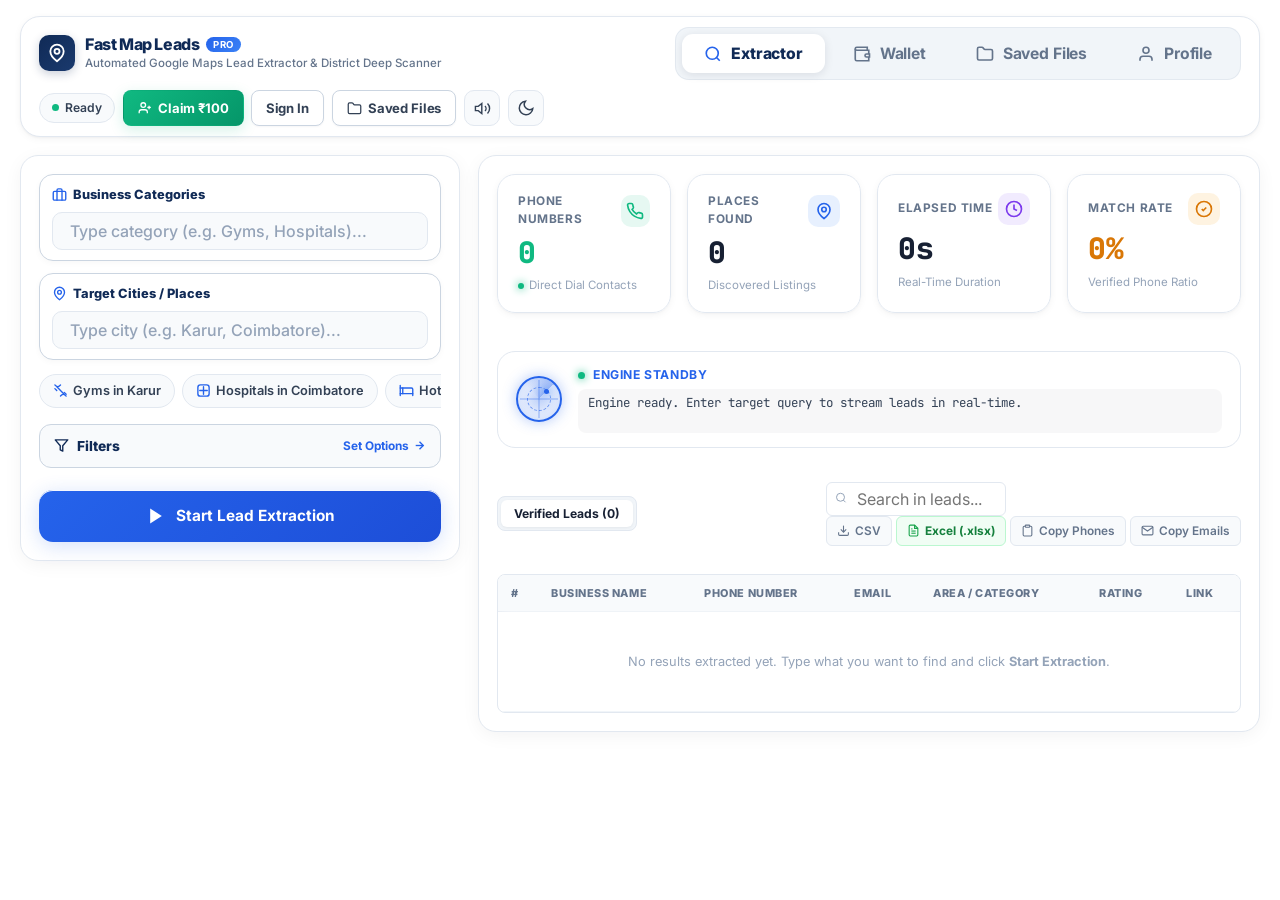
==== commit 7669839b: "ploko" ====
--- a/templates/index.html
+++ b/templates/index.html
@@ -1649,21 +1649,22 @@
     .desktop-nav-tabs {
       display: flex;
       align-items: center;
-      gap: 4px;
+      gap: 6px;
       background: var(--surface-3);
-      padding: 4px;
-      border-radius: var(--r-md);
+      padding: 6px;
+      border-radius: 14px;
+      border: 1px solid rgba(226, 232, 240, 0.9);
     }
     .nav-tab {
       display: inline-flex;
       align-items: center;
-      gap: 7px;
-      padding: 8px 16px;
-      border-radius: 10px;
+      gap: 9px;
+      padding: 10px 22px;
+      border-radius: 11px;
       border: none;
       background: transparent;
       color: var(--text-muted);
-      font-size: 0.84rem;
+      font-size: 0.98rem;
       font-weight: 700;
       cursor: pointer;
       transition: all 0.18s var(--ease-spring);
@@ -1672,8 +1673,15 @@
       font-family: inherit;
       letter-spacing: -0.01em;
     }
-    .nav-tab:hover { color: var(--text-primary); background: rgba(255,255,255,0.7); }
-    .nav-tab.active { background: #ffffff; color: var(--navy); box-shadow: 0 2px 8px rgba(15,23,42,0.08); }
+    .nav-tab svg {
+      width: 18px;
+      height: 18px;
+      flex-shrink: 0;
+      transition: transform 0.18s ease;
+    }
+    .nav-tab:hover { color: var(--text-primary); background: rgba(255,255,255,0.85); }
+    .nav-tab:hover svg { transform: scale(1.08); }
+    .nav-tab.active { background: #ffffff; color: var(--navy); box-shadow: 0 2px 10px rgba(15,23,42,0.1); font-weight: 800; }
     .nav-tab.active svg { color: var(--blue); }
 
     /* ── Mobile Lead Cards ── */
@@ -1772,10 +1780,10 @@
     /* Command Search Bar */
     
     
-        /* Multi-Category and Multi-Places Tag Engine */
+    /* Multi-Category and Multi-Places Tag Engine */
     .multi-search-grid {
       display: grid;
-      grid-template-columns: 1fr 1fr;
+      grid-template-columns: 1fr;
       gap: 12px;
       width: 100%;
     }
@@ -2561,172 +2569,210 @@
       display: flex;
       align-items: center;
       justify-content: space-between;
-      padding: 0 2px 6px 2px;
-      font-size: 0.74rem;
+      padding: 0 4px 6px 4px;
+      font-size: 0.78rem;
       color: var(--text-muted, #64748B);
       font-weight: 600;
     }
 
-    .recharge-packs-scroll-track {
+    .scroll-instant-tag {
+      font-size: 0.72rem;
+      font-weight: 700;
+      color: #16A34A;
+      background: #F0FDF4;
+      border: 1px solid #BBF7D0;
+      padding: 2px 8px;
+      border-radius: 999px;
+    }
+
+    /* ── REDESIGNED RECHARGE PACKS (Modern Grid, Perfect PC & Mobile Padding) ── */
+    .recharge-packs-grid-modern {
+      display: grid !important;
+      grid-template-columns: repeat(4, minmax(0, 1fr)) !important;
+      gap: 12px !important;
+      width: 100% !important;
+      box-sizing: border-box !important;
+      padding: 18px 2px 8px 2px !important; /* Headroom ensures badges never clip */
+      overflow: visible !important;
+    }
+
+    .recharge-pack-tier {
+      position: relative !important;
+      background: #FFFFFF !important;
+      border: 1.5px solid #E2E8F0 !important;
+      border-radius: 18px !important;
+      padding: 18px 14px 14px 14px !important;
+      cursor: pointer !important;
       display: flex !important;
-      flex-direction: row !important;
-      flex-wrap: nowrap !important;
-      overflow-x: auto !important;
-      overflow-y: visible !important;
-      scroll-snap-type: x mandatory;
-      -webkit-overflow-scrolling: touch;
-      gap: 12px;
-      padding: 12px 4px 14px 4px;
-      scrollbar-width: thin;
-      scrollbar-color: rgba(37, 99, 235, 0.25) transparent;
-      width: 100%;
-      box-sizing: border-box;
-    }
-
-    .recharge-packs-scroll-track::-webkit-scrollbar {
-      height: 5px;
-    }
-
-    .recharge-packs-scroll-track::-webkit-scrollbar-thumb {
-      background: rgba(37, 99, 235, 0.25);
-      border-radius: 999px;
-    }
-
-    .recharge-pack-tier {
-      flex: 0 0 200px !important;
-      min-width: 200px !important;
-      max-width: 200px !important;
-      scroll-snap-align: start;
-      background: #FFFFFF;
-      border: 1.5px solid #E2E8F0;
-      border-radius: 16px;
-      padding: 16px 14px 14px 14px;
-      cursor: pointer;
-      display: flex;
-      flex-direction: column;
-      gap: 8px;
-      position: relative;
-      transition: all 0.22s cubic-bezier(0.16, 1, 0.3, 1);
-      user-select: none;
-      box-shadow: 0 2px 8px rgba(15, 23, 42, 0.04);
-      box-sizing: border-box;
+      flex-direction: column !important;
+      justify-content: space-between !important;
+      gap: 10px !important;
+      transition: all 0.22s cubic-bezier(0.16, 1, 0.3, 1) !important;
+      user-select: none !important;
+      box-shadow: 0 2px 8px rgba(15, 23, 42, 0.04) !important;
+      box-sizing: border-box !important;
+      min-width: 0 !important;
+      max-width: none !important;
+      flex: 1 1 0 !important;
     }
 
     .recharge-pack-tier:hover {
-      transform: translateY(-2px);
-      border-color: #94A3B8;
-      box-shadow: 0 8px 20px -4px rgba(15, 23, 42, 0.08);
-    }
-
+      transform: translateY(-3px) !important;
+      border-color: #94A3B8 !important;
+      box-shadow: 0 10px 24px -4px rgba(15, 23, 42, 0.1) !important;
+    }
+
+    /* Active States with signature vibrant themes */
     .recharge-pack-tier.active {
+      background: linear-gradient(180deg, #FFFFFF 0%, #F8FAFC 100%) !important;
+    }
+
+    .recharge-pack-tier.tier-starter:hover { border-color: #38BDF8 !important; }
+    .recharge-pack-tier.tier-starter.active {
+      border-color: #0284C7 !important;
+      box-shadow: 0 0 0 2px #0284C7, 0 12px 28px -4px rgba(2, 132, 199, 0.25) !important;
+    }
+
+    .recharge-pack-tier.tier-growth:hover { border-color: #60A5FA !important; }
+    .recharge-pack-tier.tier-growth.active {
       border-color: #2563EB !important;
-      background: linear-gradient(180deg, #FFFFFF 0%, #F8FAFC 100%) !important;
-      box-shadow: 0 0 0 2px #2563EB, 0 12px 28px -4px rgba(37, 99, 235, 0.22) !important;
-    }
-
-    .recharge-pack-tier.tier-starter.active { border-color: #0284C7 !important; box-shadow: 0 0 0 2px #0284C7, 0 12px 28px -4px rgba(2, 132, 199, 0.22) !important; }
-    .recharge-pack-tier.tier-growth.active { border-color: #2563EB !important; box-shadow: 0 0 0 2px #2563EB, 0 12px 28px -4px rgba(37, 99, 235, 0.28) !important; }
-    .recharge-pack-tier.tier-scale.active { border-color: #7C3AED !important; box-shadow: 0 0 0 2px #7C3AED, 0 12px 28px -4px rgba(124, 58, 237, 0.22) !important; }
-    .recharge-pack-tier.tier-titan.active { border-color: #D97706 !important; box-shadow: 0 0 0 2px #D97706, 0 12px 28px -4px rgba(217, 119, 6, 0.25) !important; }
-
+      box-shadow: 0 0 0 2px #2563EB, 0 12px 28px -4px rgba(37, 99, 235, 0.28) !important;
+    }
+
+    .recharge-pack-tier.tier-scale:hover { border-color: #A78BFA !important; }
+    .recharge-pack-tier.tier-scale.active {
+      border-color: #7C3AED !important;
+      box-shadow: 0 0 0 2px #7C3AED, 0 12px 28px -4px rgba(124, 58, 237, 0.25) !important;
+    }
+
+    .recharge-pack-tier.tier-titan:hover { border-color: #FBBF24 !important; }
+    .recharge-pack-tier.tier-titan.active {
+      border-color: #D97706 !important;
+      box-shadow: 0 0 0 2px #D97706, 0 12px 28px -4px rgba(217, 119, 6, 0.28) !important;
+    }
+
+    /* Centered Pill Badges (Never Clipped, Balanced Headroom) */
+    .tier-badge-flag {
+      position: absolute !important;
+      top: -11px !important;
+      left: 50% !important;
+      transform: translateX(-50%) !important;
+      background: linear-gradient(135deg, #2563EB, #1D4ED8) !important;
+      color: #FFFFFF !important;
+      font-size: 0.64rem !important;
+      font-weight: 800 !important;
+      padding: 3px 10px !important;
+      border-radius: 999px !important;
+      letter-spacing: 0.05em !important;
+      text-transform: uppercase !important;
+      box-shadow: 0 3px 8px rgba(37, 99, 235, 0.35) !important;
+      z-index: 3 !important;
+      white-space: nowrap !important;
+    }
+
+    .tier-badge-flag.vip {
+      background: linear-gradient(135deg, #D97706, #92400E) !important;
+      box-shadow: 0 3px 8px rgba(217, 119, 6, 0.35) !important;
+    }
+
+    /* Card Top Header: Icon + Name */
     .tier-header-info {
-      display: flex;
-      align-items: center;
-      gap: 8px;
+      display: flex !important;
+      align-items: center !important;
+      gap: 8px !important;
+      padding-right: 24px !important;
     }
 
     .tier-icon-wrap {
-      width: 30px;
-      height: 30px;
-      border-radius: 8px;
-      display: flex;
-      align-items: center;
-      justify-content: center;
-      flex-shrink: 0;
-      transition: transform 0.2s ease;
+      width: 30px !important;
+      height: 30px !important;
+      border-radius: 8px !important;
+      display: flex !important;
+      align-items: center !important;
+      justify-content: center !important;
+      flex-shrink: 0 !important;
+      transition: transform 0.2s ease !important;
     }
 
     .recharge-pack-tier:hover .tier-icon-wrap {
-      transform: scale(1.08);
-    }
-
-    .tier-icon-wrap.icon-starter { background: rgba(2, 132, 199, 0.12); color: #0284C7; }
-    .tier-icon-wrap.icon-growth { background: rgba(37, 99, 235, 0.12); color: #2563EB; }
-    .tier-icon-wrap.icon-scale { background: rgba(124, 58, 237, 0.12); color: #7C3AED; }
-    .tier-icon-wrap.icon-titan { background: rgba(217, 119, 6, 0.14); color: #D97706; }
+      transform: scale(1.08) !important;
+    }
+
+    .tier-icon-wrap.icon-starter { background: rgba(2, 132, 199, 0.12) !important; color: #0284C7 !important; }
+    .tier-icon-wrap.icon-growth { background: rgba(37, 99, 235, 0.12) !important; color: #2563EB !important; }
+    .tier-icon-wrap.icon-scale { background: rgba(124, 58, 237, 0.12) !important; color: #7C3AED !important; }
+    .tier-icon-wrap.icon-titan { background: rgba(217, 119, 6, 0.14) !important; color: #D97706 !important; }
 
     .tier-title {
-      font-size: 0.84rem;
-      font-weight: 800;
-      color: #1E293B;
-      letter-spacing: -0.01em;
-    }
-
+      font-size: 0.88rem !important;
+      font-weight: 800 !important;
+      color: #0F172A !important;
+      letter-spacing: -0.01em !important;
+      white-space: nowrap !important;
+      overflow: hidden !important;
+      text-overflow: ellipsis !important;
+    }
+
+    /* Radio / Check Selection Indicator */
     .tier-select-indicator {
-      position: absolute;
-      top: 14px;
-      right: 14px;
-      width: 20px;
-      height: 20px;
-      border-radius: 50%;
-      border: 1.5px solid #CBD5E1;
-      background: #FFFFFF;
-      display: flex;
-      align-items: center;
-      justify-content: center;
-      color: transparent;
-      transition: all 0.18s ease;
+      position: absolute !important;
+      top: 14px !important;
+      right: 12px !important;
+      width: 20px !important;
+      height: 20px !important;
+      border-radius: 50% !important;
+      border: 1.5px solid #CBD5E1 !important;
+      background: #FFFFFF !important;
+      display: flex !important;
+      align-items: center !important;
+      justify-content: center !important;
+      color: transparent !important;
+      transition: all 0.18s ease !important;
     }
 
     .recharge-pack-tier.active .tier-select-indicator {
-      border-color: #2563EB;
-      background: #2563EB;
-      color: #FFFFFF;
+      border-color: #2563EB !important;
+      background: #2563EB !important;
+      color: #FFFFFF !important;
+      box-shadow: 0 2px 6px rgba(37, 99, 235, 0.35) !important;
+    }
+
+    .recharge-pack-tier.tier-starter.active .tier-select-indicator {
+      border-color: #0284C7 !important;
+      background: #0284C7 !important;
+      box-shadow: 0 2px 6px rgba(2, 132, 199, 0.35) !important;
+    }
+
+    .recharge-pack-tier.tier-scale.active .tier-select-indicator {
+      border-color: #7C3AED !important;
+      background: #7C3AED !important;
+      box-shadow: 0 2px 6px rgba(124, 58, 237, 0.35) !important;
     }
 
     .recharge-pack-tier.tier-titan.active .tier-select-indicator {
-      border-color: #D97706;
-      background: #D97706;
-    }
-
-    .tier-badge-flag {
-      position: absolute;
-      top: -10px;
-      left: 14px;
-      background: linear-gradient(135deg, #2563EB, #1D4ED8);
-      color: #FFFFFF;
-      font-size: 0.62rem;
-      font-weight: 800;
-      padding: 2px 9px;
-      border-radius: 20px;
-      letter-spacing: 0.05em;
-      text-transform: uppercase;
-      box-shadow: 0 3px 8px rgba(37, 99, 235, 0.35);
-      z-index: 2;
-    }
-
-    .tier-badge-flag.vip {
-      background: linear-gradient(135deg, #D97706, #92400E);
-      box-shadow: 0 3px 8px rgba(217, 119, 6, 0.35);
-    }
-
+      border-color: #D97706 !important;
+      background: #D97706 !important;
+      box-shadow: 0 2px 6px rgba(217, 119, 6, 0.35) !important;
+    }
+
+    /* Price Section */
     .tier-price-row {
-      display: flex;
-      align-items: baseline;
-      gap: 3px;
-      margin: 2px 0 0 0;
+      display: flex !important;
+      align-items: baseline !important;
+      gap: 3px !important;
+      margin: 4px 0 2px 0 !important;
     }
 
     .tier-price-currency {
-      font-family: 'Plus Jakarta Sans', -apple-system, BlinkMacSystemFont, sans-serif;
-      font-size: 1.15rem;
-      font-weight: 800;
-      color: #0F172A;
+      font-family: 'Plus Jakarta Sans', -apple-system, BlinkMacSystemFont, sans-serif !important;
+      font-size: 1.15rem !important;
+      font-weight: 800 !important;
+      color: #0F172A !important;
     }
 
     .tier-price-val {
       font-family: 'Plus Jakarta Sans', -apple-system, BlinkMacSystemFont, sans-serif !important;
-      font-size: 1.7rem !important;
+      font-size: 1.75rem !important;
       font-weight: 900 !important;
       font-variant-numeric: tabular-nums !important;
       color: #0F172A !important;
@@ -2734,31 +2780,35 @@
       line-height: 1 !important;
     }
 
+    /* Leads Capacity Pill */
     .tier-leads-pill {
-      display: inline-flex;
-      align-items: center;
-      gap: 5px;
-      background: #EFF6FF;
-      border: 1px solid #BFDBFE;
-      color: #1D4ED8;
-      font-size: 0.74rem;
-      font-weight: 700;
-      padding: 3px 8px;
-      border-radius: 6px;
-      width: fit-content;
+      display: inline-flex !important;
+      align-items: center !important;
+      gap: 5px !important;
+      background: #EFF6FF !important;
+      border: 1px solid #BFDBFE !important;
+      color: #1D4ED8 !important;
+      font-size: 0.76rem !important;
+      font-weight: 700 !important;
+      padding: 4px 9px !important;
+      border-radius: 8px !important;
+      width: fit-content !important;
+      transition: all 0.2s ease !important;
     }
 
     .recharge-pack-tier.active .tier-leads-pill {
-      background: #DBEAFE;
-      border-color: #93C5FD;
-      color: #1E40AF;
+      background: #DBEAFE !important;
+      border-color: #93C5FD !important;
+      color: #1E40AF !important;
+      font-weight: 800 !important;
     }
 
     .tier-sub-title {
-      font-size: 0.7rem;
-      color: #64748B;
-      font-weight: 500;
-      line-height: 1.25;
+      font-size: 0.72rem !important;
+      color: #64748B !important;
+      font-weight: 600 !important;
+      line-height: 1.3 !important;
+      margin-top: 2px !important;
     }
 
     /* Custom Input Box & Pay Button */
@@ -2945,16 +2995,38 @@
       }
 
       .recharge-cockpit-card {
-        padding: 18px 16px !important;
+        padding: 18px 14px !important;
+        border-radius: 18px !important;
+        gap: 14px !important;
+      }
+
+      .recharge-packs-grid-modern {
+        grid-template-columns: repeat(2, minmax(0, 1fr)) !important;
+        gap: 10px !important;
+        padding: 16px 2px 6px 2px !important;
+      }
+
+      .recharge-pack-tier {
+        padding: 16px 12px 12px 12px !important;
         border-radius: 16px !important;
-        gap: 14px !important;
-      }
-
-      .recharge-pack-tier {
-        flex: 0 0 175px !important;
-        min-width: 175px !important;
-        max-width: 175px !important;
-        padding: 14px 12px 12px 12px !important;
+        gap: 8px !important;
+      }
+
+      .tier-title {
+        font-size: 0.82rem !important;
+      }
+
+      .tier-price-val {
+        font-size: 1.55rem !important;
+      }
+
+      .tier-leads-pill {
+        font-size: 0.72rem !important;
+        padding: 3px 7px !important;
+      }
+
+      .tier-sub-title {
+        font-size: 0.68rem !important;
       }
 
       .custom-amount-field {
@@ -5008,19 +5080,19 @@
       <!-- Desktop Nav Tabs -->
       <nav class="desktop-nav-tabs">
         <button class="nav-tab active" id="tabScraper" onclick="navigateToView('scraper')" type="button">
-          <svg width="15" height="15" viewBox="0 0 24 24" fill="none" stroke="currentColor" stroke-width="2"><circle cx="11" cy="11" r="8"/><path d="m21 21-4.3-4.3"/></svg>
+          <svg width="18" height="18" viewBox="0 0 24 24" fill="none" stroke="currentColor" stroke-width="2.2"><circle cx="11" cy="11" r="8"/><path d="m21 21-4.3-4.3"/></svg>
           <span>Extractor</span>
         </button>
         <button class="nav-tab" id="tabWallet" onclick="navigateToView('wallet')" type="button">
-          <svg width="15" height="15" viewBox="0 0 24 24" fill="none" stroke="currentColor" stroke-width="2"><path d="M21 12V7H5a2 2 0 0 1 0-4h14v4"/><path d="M3 5v14a2 2 0 0 0 2 2h16v-5"/><path d="M18 12a2 2 0 0 0 0 4h4v-4Z"/></svg>
+          <svg width="18" height="18" viewBox="0 0 24 24" fill="none" stroke="currentColor" stroke-width="2.2"><path d="M21 12V7H5a2 2 0 0 1 0-4h14v4"/><path d="M3 5v14a2 2 0 0 0 2 2h16v-5"/><path d="M18 12a2 2 0 0 0 0 4h4v-4Z"/></svg>
           <span>Wallet</span>
         </button>
         <button class="nav-tab" id="tabFiles" onclick="navigateToView('files')" type="button">
-          <svg width="15" height="15" viewBox="0 0 24 24" fill="none" stroke="currentColor" stroke-width="2"><path d="M20 20a2 2 0 0 0 2-2V8a2 2 0 0 0-2-2h-7.9a2 2 0 0 1-1.69-.9L9.6 3.9A2 2 0 0 0 7.93 3H4a2 2 0 0 0-2 2v13a2 2 0 0 0 2 2Z"/></svg>
+          <svg width="18" height="18" viewBox="0 0 24 24" fill="none" stroke="currentColor" stroke-width="2.2"><path d="M20 20a2 2 0 0 0 2-2V8a2 2 0 0 0-2-2h-7.9a2 2 0 0 1-1.69-.9L9.6 3.9A2 2 0 0 0 7.93 3H4a2 2 0 0 0-2 2v13a2 2 0 0 0 2 2Z"/></svg>
           <span>Saved Files</span>
         </button>
         <button class="nav-tab" id="tabProfile" onclick="navigateToView('profile')" type="button">
-          <svg width="15" height="15" viewBox="0 0 24 24" fill="none" stroke="currentColor" stroke-width="2"><path d="M20 21v-2a4 4 0 0 0-4-4H8a4 4 0 0 0-4 4v2"/><circle cx="12" cy="7" r="4"/></svg>
+          <svg width="18" height="18" viewBox="0 0 24 24" fill="none" stroke="currentColor" stroke-width="2.2"><path d="M20 21v-2a4 4 0 0 0-4-4H8a4 4 0 0 0-4 4v2"/><circle cx="12" cy="7" r="4"/></svg>
           <span>Profile</span>
         </button>
       </nav>
@@ -5481,42 +5553,21 @@
                 </div>
               </div>
 
-              <!-- Security Badges Strip -->
-              <div class="wallet-security-strip">
-                <div class="security-badge-item">
-                  <svg width="15" height="15" viewBox="0 0 24 24" fill="none" stroke="#10B981" stroke-width="2.2"><path d="M12 22s8-4 8-10V5l-8-3-8 3v7c0 6 8 10 8 10z"/></svg>
-                  <span>256-bit SSL encrypted checkout powered by Razorpay</span>
-                </div>
-                <div class="security-badge-item">
-                  <svg width="15" height="15" viewBox="0 0 24 24" fill="none" stroke="#2563EB" stroke-width="2.2"><circle cx="12" cy="12" r="10"/><polyline points="12 6 12 12 14 14"/></svg>
-                  <span>Pay only for verified leads • Failed/unverified records are never billed</span>
-                </div>
-              </div>
-
+              <!-- Security Badges Strip removed per user request -->
             </div>
 
             <!-- RIGHT COLUMN: Modern Recharge Cockpit Card -->
             <div class="recharge-cockpit-card">
-              <div class="recharge-card-header">
-                <svg width="18" height="18" viewBox="0 0 24 24" fill="none" stroke="currentColor" stroke-width="2.2" stroke-linecap="round" stroke-linejoin="round"><rect width="20" height="14" x="2" y="5" rx="2"/><line x1="2" x2="22" y1="10" y2="10"/></svg>
-                <span>Instant Wallet Top-Up Cockpit</span>
-              </div>
-              <p class="recharge-cockpit-desc">
-                Select a high-speed extraction pack or enter a custom amount. Instant automated credit via UPI (GPay, PhonePe, Paytm), Cards, or NetBanking.
-              </p>
-
-              <!-- 4 Redesigned Vibrant Recharge Packs (Horizontally Scrollable with Crisp SVG Icons) -->
+
+              <!-- 4 Redesigned Vibrant Recharge Packs Grid -->
               <div class="recharge-carousel-container">
                 <div class="recharge-scroll-hint-bar">
-                  <span class="scroll-hint-text">Select extraction tier (scroll sideways)</span>
-                  <div class="scroll-arrows-indicator" title="Scroll right for more tiers">
-                    <span>Swipe</span>
-                    <svg width="13" height="13" viewBox="0 0 24 24" fill="none" stroke="currentColor" stroke-width="2.5" stroke-linecap="round" stroke-linejoin="round"><path d="m9 18 6-6-6-6"/></svg>
-                  </div>
+                  <span class="scroll-hint-text">Select extraction tier (flat ₹0.25 / verified lead)</span>
+                  <span class="scroll-instant-tag">Instant Auto-Credit</span>
                 </div>
-                <div class="recharge-packs-grid-modern recharge-packs-scroll-track" id="rechargePacksTrack">
+                <div class="recharge-packs-grid-modern" id="rechargePacksTrack">
                   <!-- Tier 1: Starter (₹100) -->
-                  <div class="recharge-pack-tier pack-card tier-starter" onclick="selectPageRechargePack(100)" id="pagePack100">
+                  <div class="recharge-pack-tier pack-card tier-starter active" onclick="selectPageRechargePack(100)" id="pagePack100">
                     <div class="tier-select-indicator">
                       <svg width="11" height="11" viewBox="0 0 24 24" fill="none" stroke="currentColor" stroke-width="3.5" stroke-linecap="round" stroke-linejoin="round"><polyline points="20 6 9 17 4 12"/></svg>
                     </div>
@@ -5540,7 +5591,7 @@
                   </div>
 
                   <!-- Tier 2: Growth Pro (₹250 - Popular) -->
-                  <div class="recharge-pack-tier pack-card tier-growth active" onclick="selectPageRechargePack(250)" id="pagePack250">
+                  <div class="recharge-pack-tier pack-card tier-growth" onclick="selectPageRechargePack(250)" id="pagePack250">
                     <span class="tier-badge-flag">Most Popular</span>
                     <div class="tier-select-indicator">
                       <svg width="11" height="11" viewBox="0 0 24 24" fill="none" stroke="currentColor" stroke-width="3.5" stroke-linecap="round" stroke-linejoin="round"><polyline points="20 6 9 17 4 12"/></svg>
@@ -5627,27 +5678,21 @@
                     id="pageCustomRechargeAmount" 
                     class="custom-amount-field" 
                     placeholder="Custom amount (Min ₹10)" 
-                    value="250" 
+                    value="100" 
                     min="10" 
                     oninput="handlePageCustomAmount(this.value)" 
                   />
                 </div>
                 <div class="custom-calc-sub">
                   <span>Minimum top-up: ₹10</span>
-                  <span id="pageCustomLeadsEquiv" style="color: #16A34A; font-weight: 800;">≈ 1,000 leads</span>
+                  <span id="pageCustomLeadsEquiv" style="color: #16A34A; font-weight: 800;">≈ 400 leads</span>
                 </div>
               </div>
 
               <!-- Main Checkout Button -->
               <button id="btnPagePayRazorpay" type="button" class="btn-photon" style="width: 100%; height: 50px; font-size: 0.95rem;" onclick="executePageRazorpayPayment()">
                 <svg width="18" height="18" viewBox="0 0 24 24" fill="none" stroke="currentColor" stroke-width="2.2" stroke-linecap="round" stroke-linejoin="round"><rect width="20" height="14" x="2" y="5" rx="2"/><line x1="2" x2="22" y1="10" y2="10"/></svg>
-                <span id="pagePayBtnLabel">Proceed to Pay ₹250 via Razorpay</span>
-              </button>
-
-              <!-- Direct Standard Checkout Test Button -->
-              <button id="btnPageTestRazorpay" type="button" class="btn-compact" style="width: 100%; height: 38px; font-size: 0.8rem; background: rgba(37,99,235,0.06); color: #2563eb; border: 1px dashed rgba(37,99,235,0.35); border-radius: 10px; cursor: pointer; display: flex; align-items: center; justify-content: center; gap: 8px;" onclick="openRazorpayStandardCheckout(100)">
-                <svg width="15" height="15" viewBox="0 0 24 24" fill="none" stroke="currentColor" stroke-width="2.2"><circle cx="12" cy="12" r="10"/><path d="m9 12 2 2 4-4"/></svg>
-                <span>Test Standard Web Checkout (100 paise / ₹1)</span>
+                <span id="pagePayBtnLabel">Proceed to Pay ₹100</span>
               </button>
 
               <div style="display: flex; align-items: center; justify-content: center; gap: 8px; font-size: 0.74rem; color: var(--text-muted);">
@@ -7602,12 +7647,12 @@
     // =========================================================================
     // DEDICATED WALLET PAGE CONTROLLER & SAFE BUTTON STATE
     // =========================================================================
-    let pageSelectedRecharge = 250;
+    let pageSelectedRecharge = 100;
 
     function setPagePayButtonLoading(isLoading, amount) {
       const btn = document.getElementById('btnPagePayRazorpay');
       if (!btn) return;
-      const amt = amount || pageSelectedRecharge || 250;
+      const amt = amount || pageSelectedRecharge || 100;
       if (isLoading) {
         btn.disabled = true;
         btn.style.opacity = '0.75';
@@ -7622,7 +7667,7 @@
         btn.style.cursor = 'pointer';
         btn.innerHTML = `
           <svg width="18" height="18" viewBox="0 0 24 24" fill="none" stroke="currentColor" stroke-width="2.2" stroke-linecap="round" stroke-linejoin="round"><rect width="20" height="14" x="2" y="5" rx="2"/><line x1="2" x2="22" y1="10" y2="10"/></svg>
-          <span id="pagePayBtnLabel">Proceed to Pay ₹${amt} via Razorpay</span>
+          <span id="pagePayBtnLabel">Proceed to Pay ₹${amt}</span>
         `;
       }
     }
@@ -7644,11 +7689,11 @@
       const btn = document.getElementById('btnPagePayRazorpay');
       const btnLabel = document.getElementById('pagePayBtnLabel');
       if (btnLabel) {
-        btnLabel.textContent = `Proceed to Pay ₹${amount} via Razorpay`;
+        btnLabel.textContent = `Proceed to Pay ₹${amount}`;
       } else if (btn) {
         btn.innerHTML = `
           <svg width="18" height="18" viewBox="0 0 24 24" fill="none" stroke="currentColor" stroke-width="2.2" stroke-linecap="round" stroke-linejoin="round"><rect width="20" height="14" x="2" y="5" rx="2"/><line x1="2" x2="22" y1="10" y2="10"/></svg>
-          <span id="pagePayBtnLabel">Proceed to Pay ₹${amount} via Razorpay</span>
+          <span id="pagePayBtnLabel">Proceed to Pay ₹${amount}</span>
         `;
       }
     }
@@ -7667,11 +7712,11 @@
       const btn = document.getElementById('btnPagePayRazorpay');
       const btnLabel = document.getElementById('pagePayBtnLabel');
       if (btnLabel) {
-        btnLabel.textContent = `Proceed to Pay ₹${num} via Razorpay`;
+        btnLabel.textContent = `Proceed to Pay ₹${num}`;
       } else if (btn) {
         btn.innerHTML = `
           <svg width="18" height="18" viewBox="0 0 24 24" fill="none" stroke="currentColor" stroke-width="2.2" stroke-linecap="round" stroke-linejoin="round"><rect width="20" height="14" x="2" y="5" rx="2"/><line x1="2" x2="22" y1="10" y2="10"/></svg>
-          <span id="pagePayBtnLabel">Proceed to Pay ₹${num} via Razorpay</span>
+          <span id="pagePayBtnLabel">Proceed to Pay ₹${num}</span>
         `;
       }
     }
--- a/static/css/components.css
+++ b/static/css/components.css
@@ -893,57 +893,34 @@
   50% { transform: translateX(4px); opacity: 1; }
 }
 
-.recharge-packs-scroll-track {
+.recharge-packs-grid-modern {
+  display: grid !important;
+  grid-template-columns: repeat(4, minmax(0, 1fr)) !important;
+  gap: 12px !important;
+  width: 100% !important;
+  box-sizing: border-box !important;
+  padding: 18px 2px 8px 2px !important;
+  overflow: visible !important;
+}
+
+.recharge-pack-tier {
+  position: relative !important;
+  background: #FFFFFF !important;
+  border: 1.5px solid #E2E8F0 !important;
+  border-radius: 18px !important;
+  padding: 18px 14px 14px 14px !important;
+  cursor: pointer !important;
   display: flex !important;
-  flex-direction: row !important;
-  flex-wrap: nowrap !important;
-  overflow-x: auto !important;
-  overflow-y: visible !important;
-  scroll-snap-type: x mandatory;
-  -webkit-overflow-scrolling: touch;
-  gap: 14px;
-  padding: 12px 6px 14px 6px;
-  scrollbar-width: thin;
-  scrollbar-color: rgba(37, 99, 235, 0.25) transparent;
-}
-
-.recharge-packs-scroll-track::-webkit-scrollbar {
-  height: 5px;
-}
-
-.recharge-packs-scroll-track::-webkit-scrollbar-track {
-  background: rgba(241, 245, 249, 0.7);
-  border-radius: 999px;
-}
-
-.recharge-packs-scroll-track::-webkit-scrollbar-thumb {
-  background: rgba(37, 99, 235, 0.25);
-  border-radius: 999px;
-  transition: background 0.2s ease;
-}
-
-.recharge-packs-scroll-track::-webkit-scrollbar-thumb:hover {
-  background: rgba(37, 99, 235, 0.5);
-}
-
-.recharge-pack-tier {
-  flex: 0 0 205px !important;
-  min-width: 205px !important;
-  max-width: 205px !important;
-  scroll-snap-align: start;
-  background: #FFFFFF;
-  border: 1.5px solid #E2E8F0;
-  border-radius: 16px;
-  padding: 16px 16px 14px 16px;
-  cursor: pointer;
-  display: flex;
-  flex-direction: column;
-  gap: 8px;
-  position: relative;
-  transition: all 0.22s cubic-bezier(0.16, 1, 0.3, 1);
-  user-select: none;
-  box-shadow: 0 2px 8px rgba(15, 23, 42, 0.04);
-  box-sizing: border-box;
+  flex-direction: column !important;
+  justify-content: space-between !important;
+  gap: 10px !important;
+  transition: all 0.22s cubic-bezier(0.16, 1, 0.3, 1) !important;
+  user-select: none !important;
+  box-shadow: 0 2px 8px rgba(15, 23, 42, 0.04) !important;
+  box-sizing: border-box !important;
+  min-width: 0 !important;
+  max-width: none !important;
+  flex: 1 1 0 !important;
 }
 
 .recharge-pack-tier:hover {
@@ -1342,25 +1319,17 @@
     font-size: 0.88rem !important;
   }
 
-  /* 4 Recharge Packs Carousel on Mobile: Horizontal swipe track */
-  .recharge-packs-scroll-track {
-    display: flex !important;
-    flex-direction: row !important;
-    flex-wrap: nowrap !important;
-    overflow-x: auto !important;
+  /* 4 Recharge Packs Grid on Mobile: 2x2 Clean Layout */
+  .recharge-packs-grid-modern {
+    grid-template-columns: repeat(2, minmax(0, 1fr)) !important;
     gap: 10px !important;
-    padding: 10px 4px 12px 4px !important;
-    scroll-snap-type: x mandatory !important;
+    padding: 16px 2px 6px 2px !important;
   }
 
   .recharge-pack-tier {
-    flex: 0 0 190px !important;
-    min-width: 190px !important;
-    max-width: 190px !important;
-    padding: 14px 14px 12px 14px !important;
-    border-radius: 14px !important;
-    min-height: 0 !important;
-    scroll-snap-align: start !important;
+    padding: 16px 12px 12px 12px !important;
+    border-radius: 16px !important;
+    gap: 8px !important;
   }
 
   .tier-price-val {
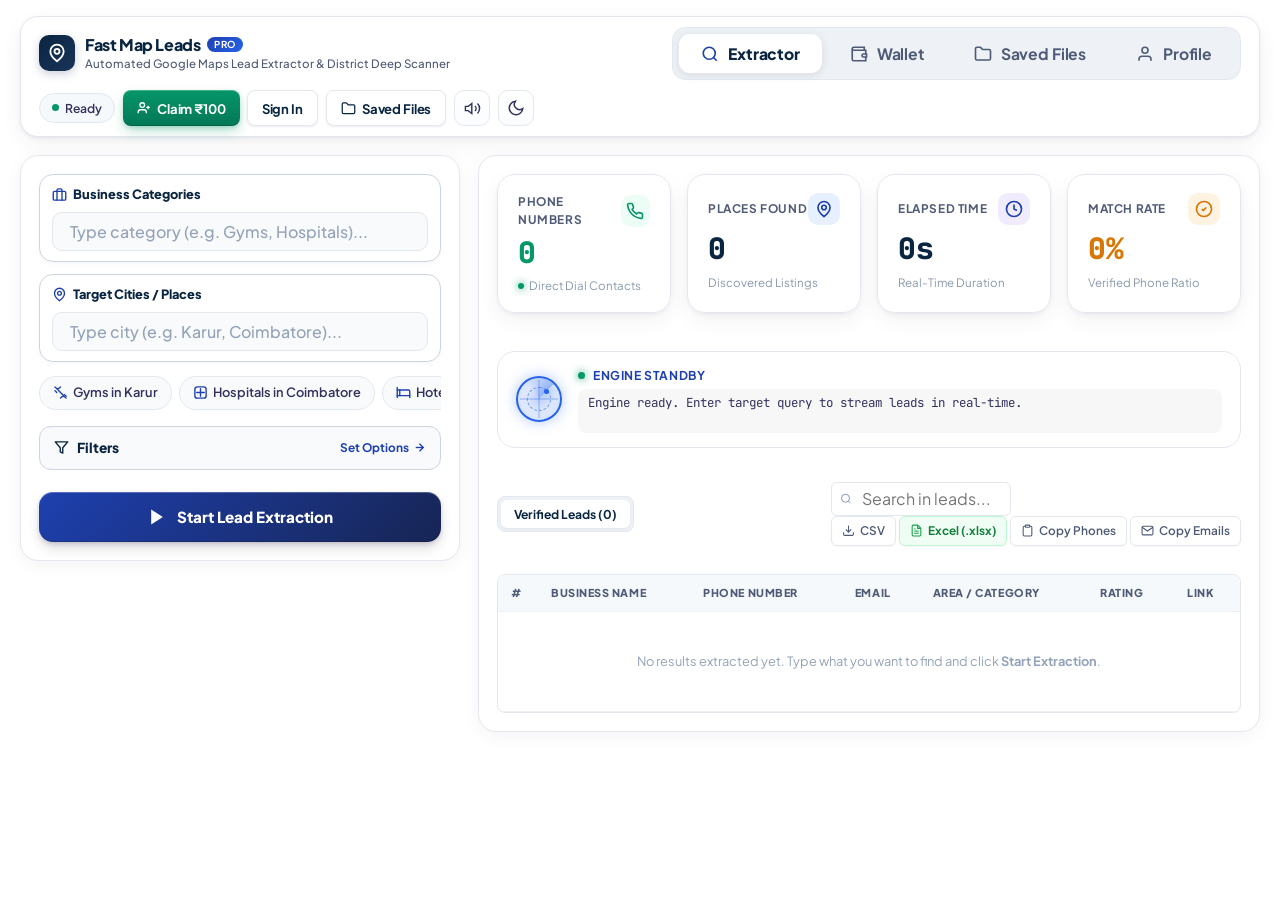
==== commit 353e7243: "pl++oko" ====
--- a/templates/index.html
+++ b/templates/index.html
@@ -24,65 +24,65 @@
 
     
     :root {
-      /* Core Palette */
+      /* Core Palette — Stripe Precision Fintech */
       --white: #ffffff;
-      --navy: #102A56;
-      --navy-deep: #0a1c3a;
-      --navy-mid: #1a3a6e;
-      --blue: #2563EB;
-      --blue-bright: #3B82F6;
+      --navy: #0A2540;
+      --navy-deep: #07172B;
+      --navy-mid: #1A3459;
+      --blue: #1E40AF;
+      --blue-bright: #2563EB;
       --blue-light: #EFF6FF;
       --blue-border: #BFDBFE;
-      --teal: #14B8A6;
-      --teal-light: #F0FDFA;
+      --teal: #00D4B2;
+      --teal-light: #F0FDFB;
       --teal-border: #99F6E4;
-      --violet: #8B5CF6;
-      --violet-light: #F5F3FF;
-      --amber: #F59E0B;
+      --violet: #1E40AF;
+      --violet-light: #EFF6FF;
+      --amber: #D97706;
       --amber-light: #FFFBEB;
-      --green: #10B981;
-      --green-dark: #059669;
+      --green: #059669;
+      --green-dark: #047857;
       --green-light: #ECFDF5;
       --green-border: #A7F3D0;
-      --red: #EF4444;
-      --red-light: #FEF2F2;
-      --red-border: #FECACA;
+      --red: #DF1B41;
+      --red-light: #FFF1F3;
+      --red-border: #FFD0D6;
 
       /* Surfaces */
       --surface: #ffffff;
-      --surface-2: #F8FAFC;
-      --surface-3: #F1F5F9;
+      --surface-2: #F6F9FC;
+      --surface-3: #EEF2F6;
 
       /* Text */
-      --text-primary: #172033;
-      --text-secondary: #334155;
-      --text-muted: #64748B;
-      --text-light: #94A3B8;
-      --text-xlight: #CBD5E1;
+      --text-primary: #0A2540;
+      --text-secondary: #32325D;
+      --text-muted: #4F5B76;
+      --text-light: #8898AA;
+      --text-xlight: #E3E8EE;
 
       /* Borders */
-      --border: #E2E8F0;
+      --border: #E3E8EE;
       --border-strong: #CBD5E1;
-      --border-focus: #2563EB;
-
-      /* Shadows */
-      --shadow-xs: 0 1px 2px rgba(15, 23, 42, 0.04);
-      --shadow-sm: 0 2px 8px -1px rgba(15, 23, 42, 0.06), 0 1px 2px rgba(15, 23, 42, 0.03);
-      --shadow-md: 0 4px 16px -2px rgba(15, 23, 42, 0.08), 0 2px 4px rgba(15, 23, 42, 0.04);
-      --shadow-lg: 0 8px 28px -4px rgba(15, 23, 42, 0.12), 0 4px 8px rgba(15, 23, 42, 0.05);
-      --shadow-xl: 0 16px 48px -8px rgba(15, 23, 42, 0.18), 0 8px 16px rgba(15, 23, 42, 0.08);
-      --shadow-blue: 0 4px 14px rgba(37, 99, 235, 0.18);
-      --shadow-navy: 0 4px 14px rgba(16, 42, 86, 0.18);
-      --shadow-green: 0 4px 14px rgba(16, 185, 129, 0.18);
+      --border-focus: #1E40AF;
+
+      /* Stripe Signature Multi-Stage Elevation Shadows */
+      --shadow-xs: 0 1px 3px rgba(50, 50, 93, 0.04), 0 1px 2px rgba(0, 0, 0, 0.02);
+      --shadow-sm: 0 2px 5px rgba(50, 50, 93, 0.05), 0 8px 24px -4px rgba(50, 50, 93, 0.08), 0 1px 2px rgba(0, 0, 0, 0.03);
+      --shadow-md: 0 4px 8px rgba(50, 50, 93, 0.06), 0 12px 28px -4px rgba(50, 50, 93, 0.1);
+      --shadow-lg: 0 6px 12px rgba(50, 50, 93, 0.08), 0 18px 40px -6px rgba(50, 50, 93, 0.14);
+      --shadow-xl: 0 13px 27px -5px rgba(50, 50, 93, 0.16), 0 8px 16px -8px rgba(0, 0, 0, 0.2);
+      --shadow-blue: 0 2px 4px rgba(30, 64, 175, 0.2), 0 7px 14px -3px rgba(30, 64, 175, 0.28);
+      --shadow-navy: 0 2px 4px rgba(10, 37, 64, 0.15), 0 7px 14px -3px rgba(10, 37, 64, 0.22);
+      --shadow-green: 0 2px 4px rgba(5, 150, 105, 0.2), 0 6px 14px -2px rgba(5, 150, 105, 0.28);
 
       /* Radius */
       --r-xs: 6px;
       --r-sm: 8px;
       --r-md: 12px;
       --r-lg: 16px;
-      --r-xl: 20px;
-      --r-2xl: 24px;
-      --r-3xl: 28px;
+      --r-xl: 18px;
+      --r-2xl: 22px;
+      --r-3xl: 26px;
 
       /* Transitions */
       --ease-spring: cubic-bezier(0.16, 1, 0.3, 1);
@@ -102,8 +102,8 @@
     }
 
     body {
-      font-family: 'Inter', 'Plus Jakarta Sans', -apple-system, BlinkMacSystemFont, 'Segoe UI', sans-serif;
-      background-color: #ffffff;
+      font-family: 'Plus Jakarta Sans', 'Inter', -apple-system, BlinkMacSystemFont, 'Segoe UI', sans-serif;
+      background-color: #F6F9FC;
       color: var(--text-primary);
       line-height: 1.5;
       min-height: 100vh;
@@ -114,6 +114,7 @@
       width: 100%;
       max-width: 100vw;
     }
+
 
     .glass-backdrop { display: none; }
 
@@ -263,69 +264,91 @@
     }
     .btn-compact:disabled { opacity: 0.45; cursor: not-allowed; transform: none !important; }
 
-    /* Navy primary */
+    /* Navy primary with Stripe precision bevel */
     .btn-primary-glass {
-      background: linear-gradient(135deg, var(--navy) 0%, var(--navy-mid) 100%);
+      background: #0A2540;
       color: #ffffff;
-      border-color: transparent;
-      box-shadow: 0 3px 10px rgba(16,42,86,0.18), inset 0 1px 0 rgba(255,255,255,0.12);
+      border: none;
+      box-shadow: 0 2px 4px rgba(10, 37, 64, 0.15), 0 7px 14px -3px rgba(10, 37, 64, 0.22), inset 0 1px 0 rgba(255,255,255,0.2), inset 0 -1px 0 rgba(0,0,0,0.2);
     }
     .btn-primary-glass:hover:not(:disabled) {
-      background: linear-gradient(135deg, var(--navy-mid) 0%, #234a8a 100%);
+      background: #06192E;
       transform: translateY(-1px);
-      box-shadow: 0 6px 18px rgba(16,42,86,0.24);
-    }
-
-    /* Blue accent */
+      box-shadow: 0 4px 8px rgba(10, 37, 64, 0.18), 0 10px 20px -3px rgba(10, 37, 64, 0.26);
+    }
+    .btn-primary-glass:active:not(:disabled) {
+      transform: translateY(1px);
+      box-shadow: 0 1px 2px rgba(10, 37, 64, 0.25), inset 0 1px 2px rgba(0,0,0,0.2);
+    }
+
+    /* Stripe Blurple action button */
     .btn-blue-glass {
-      background: linear-gradient(135deg, var(--blue) 0%, var(--blue-bright) 100%);
+      background: linear-gradient(180deg, #1E40AF 0%, #172554 100%);
       color: #ffffff;
-      border-color: transparent;
-      box-shadow: var(--shadow-blue);
+      border: none;
+      box-shadow: 0 2px 4px rgba(45, 35, 66, 0.15), 0 7px 14px -3px rgba(45, 35, 66, 0.2), inset 0 1px 0 rgba(255,255,255,0.25), inset 0 -1px 0 rgba(0,0,0,0.15);
     }
     .btn-blue-glass:hover:not(:disabled) {
-      background: linear-gradient(135deg, #1d4ed8 0%, var(--blue) 100%);
+      background: linear-gradient(180deg, #1D4ED8 0%, #1E40AF 100%);
       transform: translateY(-1px);
-      box-shadow: 0 6px 20px rgba(37,99,235,0.28);
-    }
-
-    /* Emerald/Green */
+      box-shadow: 0 4px 8px rgba(45, 35, 66, 0.15), 0 9px 18px -3px rgba(45, 35, 66, 0.22);
+    }
+    .btn-blue-glass:active:not(:disabled) {
+      transform: translateY(1px);
+      box-shadow: 0 1px 2px rgba(45, 35, 66, 0.2), inset 0 1px 2px rgba(0,0,0,0.15);
+    }
+
+    /* Emerald Proceed & Success buttons */
     .btn-emerald-glass {
-      background: linear-gradient(135deg, var(--green) 0%, var(--green-dark) 100%);
+      background: linear-gradient(180deg, #059669 0%, #047857 100%);
       color: #ffffff;
-      border-color: transparent;
-      box-shadow: var(--shadow-green);
+      border: none;
+      box-shadow: 0 2px 4px rgba(5, 150, 105, 0.2), 0 6px 14px -2px rgba(5, 150, 105, 0.3), inset 0 1px 0 rgba(255,255,255,0.25), inset 0 -1px 0 rgba(0,0,0,0.18);
     }
     .btn-emerald-glass:hover:not(:disabled) {
-      background: linear-gradient(135deg, #059669 0%, #047857 100%);
+      background: linear-gradient(180deg, #047857 0%, #065F46 100%);
       transform: translateY(-1px);
-      box-shadow: 0 6px 20px rgba(16,185,129,0.28);
-    }
-
-    /* Outline */
+      box-shadow: 0 4px 8px rgba(5, 150, 105, 0.25), 0 9px 18px -2px rgba(5, 150, 105, 0.35);
+    }
+    .btn-emerald-glass:active:not(:disabled) {
+      transform: translateY(1px);
+      box-shadow: 0 1px 2px rgba(5, 150, 105, 0.3), inset 0 1px 2px rgba(0,0,0,0.2);
+    }
+
+    /* Outline buttons with multi-stage shadow */
     .btn-outline-glass {
       background: #ffffff;
-      color: var(--text-secondary);
-      border: 1.5px solid var(--border-strong);
-      box-shadow: var(--shadow-xs);
+      color: #0A2540;
+      border: 1px solid #E3E8EE;
+      box-shadow: 0 1px 3px rgba(50, 50, 93, 0.05), 0 1px 2px rgba(0, 0, 0, 0.04);
     }
     .btn-outline-glass:hover:not(:disabled) {
-      background: var(--surface-2);
-      border-color: var(--text-muted);
-      color: var(--text-primary);
+      background: #ffffff;
+      border-color: #CBD5E1;
+      color: #0A2540;
       transform: translateY(-1px);
-      box-shadow: var(--shadow-sm);
+      box-shadow: 0 4px 12px rgba(50, 50, 93, 0.08), 0 1px 3px rgba(0,0,0,0.05);
+    }
+    .btn-outline-glass:active:not(:disabled) {
+      transform: translateY(1px);
+      box-shadow: 0 1px 2px rgba(50, 50, 93, 0.08);
     }
 
     /* Danger */
     .btn-danger-glass {
-      background: var(--red-light);
-      color: var(--red);
-      border: 1px solid var(--red-border);
+      background: #ffffff;
+      color: #DF1B41;
+      border: 1px solid #FFD0D6;
+      box-shadow: 0 1px 2px rgba(223, 27, 65, 0.06);
     }
     .btn-danger-glass:hover:not(:disabled) {
-      background: #fee2e2;
+      background: #FFF1F3;
+      border-color: #FCA5A5;
       transform: translateY(-1px);
+      box-shadow: 0 3px 8px rgba(223, 27, 65, 0.12);
+    }
+    .btn-danger-glass:active:not(:disabled) {
+      transform: translateY(1px);
     }
 
     /* Small subtle */
@@ -335,20 +358,23 @@
       font-size: 0.74rem;
       font-weight: 600;
       border-radius: var(--r-xs);
-      background: var(--surface-2);
-      border: 1px solid var(--border);
-      color: var(--text-muted);
+      background: #ffffff;
+      border: 1px solid #E3E8EE;
+      color: #4F5B76;
       cursor: pointer;
       display: inline-flex;
       align-items: center;
       gap: 5px;
       transition: all 0.15s;
       font-family: inherit;
+      box-shadow: 0 1px 2px rgba(50, 50, 93, 0.04);
     }
     .btn-subtle-sm:hover:not(:disabled) {
-      background: #ffffff;
-      border-color: var(--border-strong);
-      color: var(--text-primary);
+      background: #FAFCFF;
+      border-color: #CBD5E1;
+      color: #0A2540;
+      transform: translateY(-1px);
+      box-shadow: 0 3px 6px rgba(50, 50, 93, 0.06);
     }
 
     /* Hero buttons */
@@ -363,23 +389,26 @@
       font-weight: 800;
       letter-spacing: -0.01em;
       border-radius: var(--r-md);
-      background: linear-gradient(135deg, var(--navy) 0%, var(--navy-mid) 100%);
+      background: linear-gradient(180deg, #1E40AF 0%, #172554 100%);
       color: #ffffff;
       border: none;
-      box-shadow: 0 6px 20px rgba(16,42,86,0.22), inset 0 1px 0 rgba(255,255,255,0.1);
+      box-shadow: 0 2px 4px rgba(45, 35, 66, 0.15), 0 7px 14px -3px rgba(45, 35, 66, 0.22), inset 0 1px 0 rgba(255,255,255,0.25), inset 0 -1px 0 rgba(0,0,0,0.18);
       cursor: pointer;
-      transition: all 0.2s var(--ease-spring);
+      transition: all 0.18s var(--ease-spring);
       user-select: none;
       text-decoration: none;
       font-family: inherit;
       width: 100%;
     }
     .btn-hero-primary:hover:not(:disabled) {
-      background: linear-gradient(135deg, var(--navy-mid) 0%, #1e4a96 100%);
-      transform: translateY(-2px);
-      box-shadow: 0 10px 28px rgba(16,42,86,0.28);
-    }
-    .btn-hero-primary:active:not(:disabled) { transform: scale(0.98); }
+      background: linear-gradient(180deg, #1D4ED8 0%, #1E40AF 100%);
+      transform: translateY(-1px);
+      box-shadow: 0 4px 8px rgba(45, 35, 66, 0.16), 0 10px 20px -3px rgba(45, 35, 66, 0.25);
+    }
+    .btn-hero-primary:active:not(:disabled) {
+      transform: translateY(1px);
+      box-shadow: 0 1px 2px rgba(45, 35, 66, 0.2), inset 0 1px 2px rgba(0,0,0,0.15);
+    }
 
     .btn-hero-emerald {
       display: inline-flex;
@@ -392,22 +421,25 @@
       font-weight: 800;
       letter-spacing: -0.01em;
       border-radius: var(--r-md);
-      background: linear-gradient(135deg, var(--green) 0%, var(--green-dark) 100%);
+      background: linear-gradient(180deg, #059669 0%, #047857 100%);
       color: #ffffff;
       border: none;
-      box-shadow: 0 6px 20px rgba(16,185,129,0.24);
+      box-shadow: 0 2px 4px rgba(5, 150, 105, 0.2), 0 7px 16px -2px rgba(5, 150, 105, 0.32), inset 0 1px 0 rgba(255,255,255,0.25), inset 0 -1px 0 rgba(0,0,0,0.2);
       cursor: pointer;
-      transition: all 0.2s var(--ease-spring);
+      transition: all 0.18s var(--ease-spring);
       user-select: none;
       text-decoration: none;
       font-family: inherit;
     }
     .btn-hero-emerald:hover:not(:disabled) {
-      background: linear-gradient(135deg, var(--green-dark) 0%, #047857 100%);
-      transform: translateY(-2px);
-      box-shadow: 0 10px 28px rgba(16,185,129,0.3);
-    }
-    .btn-hero-emerald:active:not(:disabled) { transform: scale(0.98); }
+      background: linear-gradient(180deg, #047857 0%, #065F46 100%);
+      transform: translateY(-1px);
+      box-shadow: 0 4px 8px rgba(5, 150, 105, 0.25), 0 10px 22px -2px rgba(5, 150, 105, 0.4);
+    }
+    .btn-hero-emerald:active:not(:disabled) {
+      transform: translateY(1px);
+      box-shadow: 0 1px 2px rgba(5, 150, 105, 0.3), inset 0 1px 2px rgba(0,0,0,0.2);
+    }
 
     .btn-hero-outline {
       display: inline-flex;
@@ -420,9 +452,9 @@
       font-weight: 700;
       border-radius: var(--r-md);
       background: #ffffff;
-      color: var(--navy);
-      border: 1.5px solid var(--border-strong);
-      box-shadow: var(--shadow-xs);
+      color: #0A2540;
+      border: 1px solid #E3E8EE;
+      box-shadow: 0 1px 3px rgba(50, 50, 93, 0.05), 0 1px 2px rgba(0, 0, 0, 0.04);
       cursor: pointer;
       transition: all 0.18s var(--ease-spring);
       user-select: none;
@@ -430,12 +462,15 @@
       font-family: inherit;
     }
     .btn-hero-outline:hover:not(:disabled) {
-      background: var(--surface-2);
-      border-color: var(--text-muted);
+      background: #ffffff;
+      border-color: #CBD5E1;
       transform: translateY(-1px);
-      box-shadow: var(--shadow-sm);
-    }
-    .btn-hero-outline:active:not(:disabled) { transform: scale(0.98); }
+      box-shadow: 0 4px 12px rgba(50, 50, 93, 0.08), 0 1px 3px rgba(0,0,0,0.05);
+    }
+    .btn-hero-outline:active:not(:disabled) {
+      transform: translateY(1px);
+      box-shadow: 0 1px 2px rgba(50, 50, 93, 0.08);
+    }
 
     /* Back button */
     .btn-subtle-back { display: none !important; }
@@ -460,18 +495,18 @@
 
     /* ── Cards ── */
     .glass-card {
-      background: #ffffff;
-      border: 1px solid var(--border);
+      background: linear-gradient(180deg, #FFFFFF 0%, #FAFCFF 100%);
+      border: 1px solid rgba(226, 232, 240, 0.95);
       border-radius: var(--r-xl);
       padding: 20px;
-      box-shadow: var(--shadow-sm);
+      box-shadow: 0 2px 5px rgba(50, 50, 93, 0.05), 0 8px 24px -4px rgba(50, 50, 93, 0.08), 0 1px 2px rgba(0, 0, 0, 0.03);
     }
 
     .card-elevated {
-      background: #ffffff;
-      border: 1px solid var(--border);
+      background: linear-gradient(180deg, #FFFFFF 0%, #FAFCFF 100%);
+      border: 1px solid rgba(226, 232, 240, 0.95);
       border-radius: var(--r-xl);
-      box-shadow: var(--shadow-md);
+      box-shadow: 0 4px 8px rgba(50, 50, 93, 0.06), 0 12px 28px -4px rgba(50, 50, 93, 0.1);
       padding: 24px;
       margin-bottom: 20px;
     }
@@ -513,15 +548,16 @@
       font-weight: 600;
       color: var(--text-primary);
       background: #ffffff;
-      border: 1.5px solid var(--border-strong);
-      border-radius: var(--r-md);
+      border: 1px solid #E3E8EE;
+      border-radius: 10px;
+      box-shadow: inset 0 1px 2px rgba(50, 50, 93, 0.04);
       outline: none;
-      transition: all 0.2s var(--ease-smooth);
+      transition: all 0.18s ease;
       font-family: inherit;
     }
     .glass-input:focus {
-      border-color: var(--border-focus);
-      box-shadow: 0 0 0 3px rgba(37, 99, 235, 0.10);
+      border-color: #1E40AF;
+      box-shadow: 0 0 0 3px rgba(30, 64, 175, 0.18), inset 0 1px 2px rgba(50, 50, 93, 0.04);
     }
     .glass-input::placeholder { color: var(--text-light); font-weight: 400; }
 
@@ -733,16 +769,20 @@
     }
     .stat-glass-card {
       background: #ffffff;
-      border: 1px solid var(--border);
-      border-radius: var(--r-md);
+      border: 1px solid #E3E8EE;
+      border-radius: 14px;
       padding: 14px 16px;
       display: flex;
       align-items: center;
       gap: 12px;
-      box-shadow: var(--shadow-xs);
-      transition: box-shadow 0.18s;
-    }
-    .stat-glass-card:hover { box-shadow: var(--shadow-sm); }
+      box-shadow: 0 1px 3px rgba(50, 50, 93, 0.04), 0 2px 6px rgba(0, 0, 0, 0.02);
+      transition: all 0.18s ease;
+    }
+    .stat-glass-card:hover {
+      box-shadow: 0 6px 18px rgba(50, 50, 93, 0.08), 0 2px 4px rgba(0, 0, 0, 0.04);
+      border-color: #CBD5E1;
+      transform: translateY(-2px);
+    }
     .stat-icon-wrap {
       width: 36px;
       height: 36px;
@@ -2639,10 +2679,10 @@
       box-shadow: 0 0 0 2px #2563EB, 0 12px 28px -4px rgba(37, 99, 235, 0.28) !important;
     }
 
-    .recharge-pack-tier.tier-scale:hover { border-color: #A78BFA !important; }
+    .recharge-pack-tier.tier-scale:hover { border-color: #60A5FA !important; }
     .recharge-pack-tier.tier-scale.active {
-      border-color: #7C3AED !important;
-      box-shadow: 0 0 0 2px #7C3AED, 0 12px 28px -4px rgba(124, 58, 237, 0.25) !important;
+      border-color: #1E40AF !important;
+      box-shadow: 0 0 0 2px #1E40AF, 0 12px 28px -4px rgba(30, 64, 175, 0.25) !important;
     }
 
     .recharge-pack-tier.tier-titan:hover { border-color: #FBBF24 !important; }
@@ -2700,7 +2740,7 @@
 
     .tier-icon-wrap.icon-starter { background: rgba(2, 132, 199, 0.12) !important; color: #0284C7 !important; }
     .tier-icon-wrap.icon-growth { background: rgba(37, 99, 235, 0.12) !important; color: #2563EB !important; }
-    .tier-icon-wrap.icon-scale { background: rgba(124, 58, 237, 0.12) !important; color: #7C3AED !important; }
+    .tier-icon-wrap.icon-scale { background: rgba(30, 64, 175, 0.12) !important; color: #1E40AF !important; }
     .tier-icon-wrap.icon-titan { background: rgba(217, 119, 6, 0.14) !important; color: #D97706 !important; }
 
     .tier-title {
@@ -2744,9 +2784,9 @@
     }
 
     .recharge-pack-tier.tier-scale.active .tier-select-indicator {
-      border-color: #7C3AED !important;
-      background: #7C3AED !important;
-      box-shadow: 0 2px 6px rgba(124, 58, 237, 0.35) !important;
+      border-color: #1E40AF !important;
+      background: #1E40AF !important;
+      box-shadow: 0 2px 6px rgba(30, 64, 175, 0.35) !important;
     }
 
     .recharge-pack-tier.tier-titan.active .tier-select-indicator {
@@ -3435,25 +3475,32 @@
       color: #64748B;
     }
 
-.profile-modern-shell {
+    /* ═════════════════════════════════════════════════════════════════════
+       PROFILE PAGE REDESIGN — PREMIUM FINTECH / LINEAR-GRADE ARCHITECTURE
+       Responsive for PC (≥992px) and Mobile (<768px)
+    ═════════════════════════════════════════════════════════════════════ */
+    .profile-modern-shell {
       display: flex;
       flex-direction: column;
       gap: 20px;
       width: 100%;
-      max-width: 1000px;
+      max-width: 1080px;
       margin: 0 auto;
-    }
+      box-sizing: border-box;
+    }
+
+    /* ── Hero Identity Card ── */
     .profile-hero-card-modern {
-      background: #FFFFFF;
-      border: 1.5px solid var(--border-strong);
+      background: linear-gradient(180deg, #FFFFFF 0%, #FAFCFF 100%);
+      border: 1px solid rgba(226, 232, 240, 0.95);
       border-radius: 18px;
-      padding: 24px;
-      box-shadow: 0 4px 20px -2px rgba(15, 23, 42, 0.05);
+      padding: 26px 30px;
+      box-shadow: 0 2px 5px rgba(50, 50, 93, 0.05), 0 8px 24px -4px rgba(50, 50, 93, 0.08), 0 1px 2px rgba(0, 0, 0, 0.03);
       display: flex;
       align-items: center;
       justify-content: space-between;
       flex-wrap: wrap;
-      gap: 16px;
+      gap: 20px;
       position: relative;
       overflow: hidden;
       box-sizing: border-box;
@@ -3464,125 +3511,258 @@
       top: 0;
       left: 0;
       right: 0;
-      height: 4px;
-      background: linear-gradient(90deg, #102A56, #2563EB);
+      height: 3px;
+      background: linear-gradient(180deg, #1E40AF 0%, #172554 100%);
     }
     .profile-user-left {
       display: flex;
       align-items: center;
-      gap: 16px;
+      gap: 18px;
       min-width: 0;
+      flex: 1 1 320px;
+    }
+    .profile-avatar-wrapper {
+      position: relative;
+      flex-shrink: 0;
     }
     .profile-modern-avatar {
-      width: 60px;
-      height: 60px;
+      width: 68px;
+      height: 68px;
       border-radius: 16px;
-      background: linear-gradient(135deg, #102A56 0%, #2563EB 100%);
+      background: linear-gradient(135deg, #1E40AF 0%, #172554 100%);
       color: #FFFFFF;
-      font-size: 1.6rem;
+      font-size: 1.8rem;
       font-weight: 900;
       display: flex;
       align-items: center;
       justify-content: center;
-      box-shadow: 0 4px 14px rgba(37, 99, 235, 0.25);
-      flex-shrink: 0;
+      box-shadow: 0 4px 14px rgba(30, 64, 175, 0.35);
+      border: 3px solid #FFFFFF;
+      letter-spacing: -0.02em;
+    }
+    .profile-online-badge {
+      position: absolute;
+      bottom: 0;
+      right: 0;
+      width: 15px;
+      height: 15px;
+      background: #10B981;
+      border: 2.5px solid #FFFFFF;
+      border-radius: 50%;
+      box-shadow: 0 0 0 2px rgba(16, 185, 129, 0.25);
+      animation: pulseDot 2s infinite;
     }
     .profile-user-info {
       display: flex;
       flex-direction: column;
-      gap: 4px;
+      gap: 6px;
       min-width: 0;
     }
+    .profile-user-name-row {
+      display: flex;
+      align-items: center;
+      gap: 10px;
+      flex-wrap: wrap;
+    }
     .profile-user-name {
-      font-size: 1.3rem;
+      font-size: 1.45rem;
       font-weight: 800;
       color: var(--navy);
       line-height: 1.2;
+      letter-spacing: -0.025em;
     }
     .profile-contact-line {
-      font-size: 0.82rem;
-      color: #64748B;
       display: flex;
       align-items: center;
       gap: 8px;
       flex-wrap: wrap;
     }
+    .profile-contact-chip {
+      display: inline-flex;
+      align-items: center;
+      gap: 6px;
+      background: #F8FAFC;
+      border: 1px solid #E2E8F0;
+      padding: 3px 10px;
+      border-radius: 8px;
+      color: #475569;
+      font-weight: 600;
+      font-size: 0.82rem;
+    }
+    .profile-contact-chip svg {
+      color: #64748B;
+      flex-shrink: 0;
+    }
     .profile-badges-strip {
       display: flex;
       align-items: center;
-      gap: 6px;
-      margin-top: 4px;
+      gap: 7px;
       flex-wrap: wrap;
+      margin-top: 2px;
     }
     .badge-member-tag {
-      font-size: 0.7rem;
+      font-size: 0.72rem;
       font-weight: 800;
       color: var(--blue);
       background: #EFF6FF;
       border: 1px solid #BFDBFE;
-      padding: 2px 8px;
+      padding: 2.5px 9px;
       border-radius: 6px;
       letter-spacing: 0.04em;
     }
     .badge-verified-tag {
-      font-size: 0.7rem;
+      font-size: 0.72rem;
       font-weight: 800;
-      color: #166534;
+      color: #15803D;
       background: #F0FDF4;
       border: 1px solid #BBF7D0;
-      padding: 2px 8px;
+      padding: 2.5px 9px;
       border-radius: 6px;
       display: inline-flex;
       align-items: center;
       gap: 4px;
     }
+    .profile-joined-text {
+      font-size: 0.75rem;
+      color: #64748B;
+      font-weight: 600;
+      margin-left: 2px;
+    }
+
+    /* ── Hero Actions ── */
     .profile-actions-right {
       display: flex;
       align-items: center;
       gap: 10px;
       flex-wrap: wrap;
     }
-
-    /* Stats Grid */
+    .profile-actions-right button {
+      height: 42px;
+      padding: 0 18px;
+      font-size: 0.86rem;
+      font-weight: 700;
+      border-radius: 11px;
+      display: inline-flex;
+      align-items: center;
+      gap: 7px;
+      transition: all 0.18s var(--ease-spring);
+      cursor: pointer;
+    }
+    .profile-actions-right button:hover {
+      transform: translateY(-1.5px);
+    }
+    .profile-bottom-signout-wrap {
+      margin-top: 28px;
+      padding-top: 20px;
+      border-top: 1px solid #E2E8F0;
+      display: flex;
+      justify-content: flex-end;
+      align-items: center;
+      width: 100%;
+      box-sizing: border-box;
+    }
+    .profile-signout-btn {
+      height: 44px !important;
+      padding: 0 26px !important;
+      font-size: 0.9rem !important;
+      font-weight: 800 !important;
+      display: inline-flex !important;
+      align-items: center !important;
+      justify-content: center !important;
+      gap: 8px !important;
+      border-radius: 9px !important;
+      background: linear-gradient(180deg, #DC2626 0%, #B91C1C 100%) !important;
+      color: #FFFFFF !important;
+      border: none !important;
+      box-shadow: 0 2px 4px rgba(220, 38, 38, 0.2), 0 7px 14px -3px rgba(185, 28, 28, 0.35), inset 0 1px 0 rgba(255, 255, 255, 0.25), inset 0 -1px 0 rgba(0, 0, 0, 0.15) !important;
+      cursor: pointer !important;
+      transition: all 0.18s ease !important;
+      width: auto !important;
+    }
+    .profile-signout-btn:hover {
+      background: linear-gradient(180deg, #EF4444 0%, #DC2626 100%) !important;
+      box-shadow: 0 4px 8px rgba(220, 38, 38, 0.25), 0 10px 20px -3px rgba(185, 28, 28, 0.45) !important;
+      transform: translateY(-1px) !important;
+      color: #FFFFFF !important;
+    }
+    .profile-signout-btn:active {
+      transform: translateY(1px) !important;
+      box-shadow: 0 1px 2px rgba(185, 28, 28, 0.3), inset 0 1px 2px rgba(0, 0, 0, 0.2) !important;
+      background: linear-gradient(180deg, #B91C1C 0%, #991B1B 100%) !important;
+    }
+
+    /* ── 4 KPI Stats Grid ── */
     .profile-stats-grid-modern {
       display: grid;
       grid-template-columns: repeat(4, 1fr);
-      gap: 12px;
+      gap: 14px;
       width: 100%;
+      box-sizing: border-box;
     }
     .profile-stat-box-modern {
       background: #FFFFFF;
-      border: 1.5px solid var(--border);
+      border: 1px solid #E3E8EE;
       border-radius: 14px;
-      padding: 14px 18px;
+      padding: 18px 20px;
       display: flex;
       flex-direction: column;
       gap: 4px;
-      box-shadow: 0 2px 8px rgba(15, 23, 42, 0.03);
+      box-shadow: 0 1px 3px rgba(50, 50, 93, 0.04), 0 2px 6px rgba(0, 0, 0, 0.02);
+      transition: all 0.18s ease;
       box-sizing: border-box;
+    }
+    .profile-stat-box-modern:hover {
+      transform: translateY(-2px);
+      box-shadow: 0 6px 18px rgba(50, 50, 93, 0.08), 0 2px 4px rgba(0, 0, 0, 0.04);
+      border-color: #CBD5E1;
+    }
+    .stat-header-modern {
+      display: flex;
+      align-items: center;
+      justify-content: space-between;
+      margin-bottom: 2px;
     }
     .stat-label-modern {
       font-size: 0.72rem;
-      font-weight: 700;
+      font-weight: 800;
       color: #64748B;
       text-transform: uppercase;
       letter-spacing: 0.05em;
     }
+    .stat-icon-pill {
+      width: 28px;
+      height: 28px;
+      border-radius: 8px;
+      display: inline-flex;
+      align-items: center;
+      justify-content: center;
+      flex-shrink: 0;
+    }
+    .icon-emerald { background: #DCFCE7; color: #16A34A; }
+    .icon-blue { background: #EFF6FF; color: #2563EB; }
+    .icon-violet { background: #EFF6FF; color: #1E40AF; }
+    .icon-navy { background: #F1F5F9; color: var(--navy); }
     .stat-val-modern {
-      font-size: 1.3rem;
-      font-weight: 800;
-      color: var(--navy);
-    }
-
-    /* Modern Sub-Tabs Navigation */
+      font-size: 1.45rem;
+      font-weight: 900;
+      line-height: 1.2;
+      letter-spacing: -0.02em;
+    }
+    .stat-sub-text {
+      font-size: 0.73rem;
+      color: #94A3B8;
+      font-weight: 600;
+    }
+
+    /* ── Modern Sub-Tabs Navigation Bar ── */
     .profile-subtabs-nav {
       display: flex;
       align-items: center;
-      gap: 6px;
-      background: #F8FAFC;
-      border: 1.5px solid var(--border);
-      padding: 6px;
-      border-radius: 14px;
+      gap: 4px;
+      background: #EEF2F6;
+      border: 1px solid #E3E8EE;
+      padding: 4px;
+      border-radius: 13px;
       overflow-x: auto;
       scrollbar-width: none;
       box-sizing: border-box;
@@ -3592,39 +3772,51 @@
       display: inline-flex;
       align-items: center;
       gap: 8px;
-      padding: 10px 18px;
-      font-size: 0.84rem;
+      padding: 9px 18px;
+      font-size: 0.85rem;
       font-weight: 700;
       font-family: inherit;
-      color: #64748B;
+      color: #4F5B76;
       background: transparent;
-      border: none;
-      border-radius: 10px;
+      border: 1px solid transparent;
+      border-radius: 9px;
       cursor: pointer;
       white-space: nowrap;
       transition: all 0.16s ease;
+      flex-shrink: 0;
+    }
+    .profile-subtab-btn svg {
+      transition: transform 0.18s ease;
     }
     .profile-subtab-btn:hover {
-      color: var(--navy);
-      background: rgba(15, 23, 42, 0.04);
+      color: #0A2540;
+      background: rgba(255, 255, 255, 0.7);
+    }
+    .profile-subtab-btn:hover svg {
+      transform: scale(1.08);
     }
     .profile-subtab-btn.active {
-      color: var(--navy);
+      color: #0A2540;
       background: #FFFFFF;
-      box-shadow: 0 2px 8px rgba(15, 23, 42, 0.08);
-    }
-
-    /* Sub-Tab Panels */
+      box-shadow: 0 2px 6px rgba(50, 50, 93, 0.08), 0 1px 2px rgba(0, 0, 0, 0.04);
+      font-weight: 800;
+      border: 1px solid #E3E8EE;
+    }
+    .profile-subtab-btn.active svg {
+      color: #1E40AF;
+    }
+
+    /* ── Sub-Tab Panel Cards ── */
     .profile-panel-card {
-      background: #FFFFFF;
-      border: 1.5px solid var(--border-strong);
+      background: linear-gradient(180deg, #FFFFFF 0%, #FAFCFF 100%);
+      border: 1px solid rgba(226, 232, 240, 0.95);
       border-radius: 18px;
-      padding: 24px;
-      box-shadow: 0 4px 20px -2px rgba(15, 23, 42, 0.05);
+      padding: 28px;
+      box-shadow: 0 2px 5px rgba(50, 50, 93, 0.05), 0 8px 24px -4px rgba(50, 50, 93, 0.08), 0 1px 2px rgba(0, 0, 0, 0.03);
       display: none;
       flex-direction: column;
       gap: 20px;
-      animation: panelFadeIn 0.18s ease-out;
+      animation: panelFadeIn 0.2s cubic-bezier(0.16, 1, 0.3, 1);
       box-sizing: border-box;
     }
     .profile-panel-card.active {
@@ -3638,57 +3830,270 @@
       display: flex;
       align-items: center;
       justify-content: space-between;
-      border-bottom: 1px solid var(--border);
-      padding-bottom: 14px;
+      border-bottom: 1.5px solid #F1F5F9;
+      padding-bottom: 16px;
+      flex-wrap: wrap;
+      gap: 12px;
     }
     .panel-title-group {
+      display: flex;
+      flex-direction: column;
+      gap: 4px;
+    }
+    .panel-main-title {
+      font-size: 1.15rem;
+      font-weight: 800;
+      color: var(--navy);
+      display: flex;
+      align-items: center;
+      gap: 10px;
+      letter-spacing: -0.02em;
+    }
+    .panel-icon-squircle {
+      width: 36px;
+      height: 36px;
+      border-radius: 10px;
+      background: #EFF6FF;
+      border: 1px solid #BFDBFE;
+      color: #2563EB;
+      display: flex;
+      align-items: center;
+      justify-content: center;
+      flex-shrink: 0;
+    }
+    .panel-sub-title {
+      font-size: 0.82rem;
+      color: #64748B;
+      font-weight: 500;
+    }
+
+    /* ── Form Inputs & Layouts ── */
+    .profile-form-wrap {
+      display: flex;
+      flex-direction: column;
+      gap: 16px;
+    }
+    .profile-form-grid-2 {
+      display: grid;
+      grid-template-columns: repeat(2, 1fr);
+      gap: 16px;
+    }
+    .form-group {
+      display: flex;
+      flex-direction: column;
+      gap: 6px;
+    }
+    .form-label {
+      font-size: 0.84rem;
+      font-weight: 700;
+      color: var(--navy);
+    }
+    .form-control {
+      height: 46px;
+      border-radius: 11px;
+      border: 1.5px solid #CBD5E1;
+      padding: 0 14px;
+      font-size: 0.92rem;
+      font-family: inherit;
+      color: #172033;
+      background: #FFFFFF;
+      transition: all 0.16s ease;
+      box-sizing: border-box;
+    }
+    .form-control:focus {
+      border-color: #2563EB;
+      box-shadow: 0 0 0 3px rgba(37, 99, 235, 0.15);
+      outline: none;
+    }
+    .input-readonly-wrap {
+      position: relative;
+      display: flex;
+      align-items: center;
+    }
+    .input-readonly-wrap .form-control {
+      width: 100%;
+      background: #F8FAFC !important;
+      border-color: #E2E8F0 !important;
+      color: #64748B !important;
+      cursor: not-allowed;
+      padding-right: 90px;
+    }
+    .readonly-badge {
+      position: absolute;
+      right: 12px;
+      display: inline-flex;
+      align-items: center;
+      gap: 4px;
+      font-size: 0.72rem;
+      font-weight: 800;
+      background: #E2E8F0;
+      color: #475569;
+      padding: 3px 8px;
+      border-radius: 6px;
+    }
+    .form-helper-text {
+      font-size: 0.74rem;
+      color: #94A3B8;
+      font-weight: 500;
+    }
+    .form-action-row {
+      display: flex;
+      justify-content: flex-end;
+      margin-top: 4px;
+    }
+    .profile-submit-btn {
+      height: 44px;
+      padding: 0 26px;
+      font-size: 0.9rem;
+      font-weight: 800;
+      display: inline-flex;
+      align-items: center;
+      gap: 8px;
+      border-radius: 9px;
+      background: linear-gradient(180deg, #1E40AF 0%, #172554 100%);
+      color: #FFFFFF;
+      border: none;
+      box-shadow: 0 2px 4px rgba(45, 35, 66, 0.15), 0 7px 14px -3px rgba(45, 35, 66, 0.2), inset 0 1px 0 rgba(255, 255, 255, 0.2), inset 0 -1px 0 rgba(0, 0, 0, 0.15);
+      cursor: pointer;
+      transition: all 0.18s ease;
+    }
+    .profile-submit-btn:hover {
+      background: linear-gradient(180deg, #1D4ED8 0%, #1E40AF 100%);
+      box-shadow: 0 4px 8px rgba(45, 35, 66, 0.15), 0 9px 18px -3px rgba(45, 35, 66, 0.2);
+      transform: translateY(-1px);
+    }
+    .profile-submit-btn:active {
+      transform: translateY(1px);
+      box-shadow: 0 1px 2px rgba(45, 35, 66, 0.2), inset 0 1px 2px rgba(0, 0, 0, 0.15);
+    }
+
+    /* ── Trust Banner & Admin Box ── */
+    .security-trust-strip {
+      background: #F0FDF4;
+      border: 1.5px solid #BBF7D0;
+      border-radius: 14px;
+      padding: 16px 20px;
+      display: flex;
+      align-items: center;
+      justify-content: space-between;
+      gap: 14px;
+    }
+    .trust-strip-left {
+      display: flex;
+      align-items: center;
+      gap: 12px;
+    }
+    .trust-icon-box {
+      width: 40px;
+      height: 40px;
+      border-radius: 10px;
+      background: #DCFCE7;
+      display: flex;
+      align-items: center;
+      justify-content: center;
+      flex-shrink: 0;
+    }
+    .trust-title {
+      font-size: 0.88rem;
+      font-weight: 800;
+      color: #166534;
+    }
+    .trust-sub {
+      font-size: 0.76rem;
+      color: #15803D;
+      font-weight: 500;
+    }
+    .profile-admin-box {
+      background: #F8FAFC;
+      border: 1.5px solid var(--border);
+      border-radius: 14px;
+      padding: 18px 20px;
+      display: flex;
+      flex-direction: column;
+      gap: 8px;
+    }
+    .admin-box-title {
+      font-size: 0.95rem;
+      font-weight: 800;
+      color: var(--navy);
+    }
+    .admin-box-sub {
+      font-size: 0.8rem;
+      color: #64748B;
+    }
+    .admin-launch-btn {
+      height: 44px;
+      font-size: 0.88rem;
+      text-decoration: none;
+      display: inline-flex;
+      align-items: center;
+      gap: 8px;
+      border-radius: 11px;
+      align-self: flex-start;
+      margin-top: 6px;
+    }
+
+    /* ── Preference Switch Rows ── */
+    .preference-row {
+      display: flex;
+      align-items: center;
+      justify-content: space-between;
+      padding: 16px 20px;
+      background: #F8FAFC;
+      border: 1.5px solid #E2E8F0;
+      border-radius: 14px;
+      gap: 16px;
+      transition: all 0.18s ease;
+    }
+    .preference-row:hover {
+      background: #F1F5F9;
+      border-color: #CBD5E1;
+    }
+    .pref-left-group {
+      display: flex;
+      align-items: center;
+      gap: 14px;
+      min-width: 0;
+    }
+    .pref-icon-chip {
+      width: 40px;
+      height: 40px;
+      border-radius: 10px;
+      background: #EFF6FF;
+      border: 1px solid #BFDBFE;
+      color: #2563EB;
+      display: flex;
+      align-items: center;
+      justify-content: center;
+      flex-shrink: 0;
+    }
+    .pref-text-group {
       display: flex;
       flex-direction: column;
       gap: 3px;
-    }
-    .panel-main-title {
-      font-size: 1.1rem;
+      min-width: 0;
+    }
+    .pref-title {
+      font-size: 0.9rem;
       font-weight: 800;
       color: var(--navy);
-      display: flex;
-      align-items: center;
-      gap: 8px;
-    }
-    .panel-sub-title {
-      font-size: 0.8rem;
+    }
+    .pref-desc {
+      font-size: 0.78rem;
       color: #64748B;
-    }
-
-    /* Preference Switch and Options */
-    .preference-row {
-      display: flex;
-      align-items: center;
-      justify-content: space-between;
-      padding: 14px 16px;
-      background: #F8FAFC;
-      border: 1px solid var(--border);
-      border-radius: 12px;
-      gap: 16px;
-    }
-    .pref-text-group {
-      display: flex;
-      flex-direction: column;
-      gap: 3px;
-    }
-    .pref-title {
-      font-size: 0.88rem;
+      font-weight: 500;
+    }
+    .pref-select {
+      width: auto;
+      min-width: 170px;
       font-weight: 700;
-      color: var(--navy);
-    }
-    .pref-desc {
-      font-size: 0.76rem;
-      color: #64748B;
+      cursor: pointer;
     }
     .pref-switch {
       position: relative;
       display: inline-block;
-      width: 44px;
-      height: 24px;
+      width: 46px;
+      height: 26px;
       flex-shrink: 0;
     }
     .pref-switch input {
@@ -3701,20 +4106,20 @@
       cursor: pointer;
       top: 0; left: 0; right: 0; bottom: 0;
       background-color: #CBD5E1;
-      transition: .2s;
-      border-radius: 24px;
+      transition: .22s;
+      border-radius: 26px;
     }
     .pref-slider:before {
       position: absolute;
       content: "";
-      height: 18px;
-      width: 18px;
+      height: 20px;
+      width: 20px;
       left: 3px;
       bottom: 3px;
       background-color: white;
-      transition: .2s;
+      transition: .22s;
       border-radius: 50%;
-      box-shadow: 0 1px 3px rgba(0,0,0,0.2);
+      box-shadow: 0 1px 4px rgba(0,0,0,0.2);
     }
     .pref-switch input:checked + .pref-slider {
       background-color: var(--blue, #2563EB);
@@ -3723,28 +4128,74 @@
       transform: translateX(20px);
     }
 
-    @media (max-width: 768px) {
-      .profile-stats-grid-modern {
-        grid-template-columns: repeat(2, 1fr) !important;
-        gap: 8px !important;
-      }
-      .profile-hero-card-modern {
-        padding: 18px !important;
-      }
-      .profile-panel-card {
-        padding: 18px !important;
-      }
-      .profile-actions-right {
-        width: 100% !important;
-      }
-      .profile-actions-right button {
-        flex: 1 !important;
-      }
-      .preference-row {
-        flex-direction: column;
-        align-items: flex-start;
-        gap: 12px;
-      }
+    /* ── Support Drop Zone & Tickets Feed ── */
+    .btn-refresh-tickets {
+      font-size: 0.8rem;
+      padding: 8px 16px;
+      display: inline-flex;
+      align-items: center;
+      gap: 6px;
+      border: 1.5px solid #CBD5E1;
+      background: #FFFFFF;
+      border-radius: 9px;
+      cursor: pointer;
+      color: var(--navy);
+      font-weight: 700;
+      transition: all 0.16s ease;
+    }
+    .btn-refresh-tickets:hover {
+      background: #F8FAFC;
+      border-color: #94A3B8;
+    }
+    .support-drop-zone {
+      border: 2px dashed #93C5FD;
+      background: #F8FAFC;
+      border-radius: 14px;
+      padding: 22px;
+      text-align: center;
+      cursor: pointer;
+      transition: all 0.2s ease;
+    }
+    .support-drop-zone:hover {
+      border-color: #2563EB;
+      background: #EFF6FF;
+    }
+    .support-upload-icon-circle {
+      width: 44px;
+      height: 44px;
+      border-radius: 12px;
+      background: #EFF6FF;
+      color: #2563EB;
+      display: flex;
+      align-items: center;
+      justify-content: center;
+    }
+    .user-tickets-section {
+      border-top: 1.5px solid #F1F5F9;
+      padding-top: 20px;
+      margin-top: 10px;
+    }
+    .user-tickets-header {
+      font-size: 1rem;
+      font-weight: 800;
+      color: var(--navy);
+      margin-bottom: 14px;
+      display: flex;
+      align-items: center;
+      justify-content: space-between;
+    }
+    .ticket-count-badge {
+      font-size: 0.74rem;
+      background: #E2E8F0;
+      color: #334155;
+      padding: 3px 9px;
+      border-radius: 999px;
+      font-weight: 800;
+    }
+    .user-tickets-feed {
+      display: flex;
+      flex-direction: column;
+      gap: 10px;
     }
 
 @media (max-width: 899px) {
@@ -4808,252 +5259,206 @@
         display: none !important;
       }
 
-      /* ── Profile Page Mobile Sizing (Compact Tabs, Texts, and Fields) ── */
+      /* ── Profile Page Mobile Responsiveness ── */
       .profile-modern-shell {
-        gap: 12px !important;
+        gap: 14px !important;
         padding: 0 0 120px 0 !important;
+        width: 100% !important;
       }
       .profile-hero-card-modern {
-        padding: 14px !important;
-        border-radius: 14px !important;
-        gap: 12px !important;
+        padding: 18px 16px !important;
+        border-radius: 16px !important;
+        gap: 16px !important;
+      }
+      .profile-user-left {
+        flex-direction: row !important;
+        align-items: center !important;
+        gap: 14px !important;
+        width: 100% !important;
       }
       .profile-modern-avatar {
-        width: 44px !important;
+        width: 52px !important;
+        height: 52px !important;
+        font-size: 1.35rem !important;
+        border-radius: 15px !important;
+      }
+      .profile-user-name {
+        font-size: 1.15rem !important;
+      }
+      .profile-contact-line {
+        gap: 5px !important;
+      }
+      .profile-contact-chip {
+        font-size: 0.74rem !important;
+        padding: 2px 7px !important;
+      }
+      .badge-member-tag, .badge-verified-tag {
+        font-size: 0.65rem !important;
+        padding: 2px 6px !important;
+      }
+      .profile-joined-text {
+        font-size: 0.7rem !important;
+      }
+      .profile-actions-right {
+        width: 100% !important;
+        display: grid !important;
+        grid-template-columns: 1fr 1fr !important;
+        gap: 8px !important;
+      }
+      .profile-actions-right button {
+        width: 100% !important;
         height: 44px !important;
-        font-size: 1.15rem !important;
+        padding: 0 10px !important;
+        font-size: 0.82rem !important;
+        justify-content: center !important;
+      }
+      .profile-actions-right #profileSignOutBtn,
+      .profile-actions-right #profileSignInBtn {
+        grid-column: 1 / -1 !important;
+      }
+      .profile-stats-grid-modern {
+        grid-template-columns: repeat(2, minmax(0, 1fr)) !important;
+        gap: 8px !important;
+      }
+      .profile-stat-box-modern {
+        padding: 12px 14px !important;
         border-radius: 12px !important;
-      }
-      .profile-user-name {
-        font-size: 1.05rem !important;
-      }
-      .profile-contact-line {
-        font-size: 0.72rem !important;
-        gap: 4px !important;
-      }
-      .badge-member-tag, .badge-verified-tag {
-        font-size: 0.64rem !important;
-        padding: 2px 6px !important;
-      }
-      .profile-stats-grid-modern {
-        grid-template-columns: repeat(2, 1fr) !important;
-        gap: 8px !important;
-      }
-      .profile-stat-box-modern {
-        padding: 10px 12px !important;
-        border-radius: 10px !important;
         gap: 2px !important;
       }
       .stat-label-modern {
         font-size: 0.65rem !important;
       }
       .stat-val-modern {
-        font-size: 1.05rem !important;
-      }
-      .view-title-group .view-title {
-        font-size: 1.1rem !important;
-      }
-      .view-title-group .view-subtitle {
-        font-size: 0.74rem !important;
-      }
-
-      /* Compact Profile Sub-Tabs */
+        font-size: 1.18rem !important;
+      }
+      .stat-sub-text {
+        font-size: 0.66rem !important;
+      }
       .profile-subtabs-nav {
         padding: 4px !important;
         gap: 4px !important;
         border-radius: 12px !important;
       }
       .profile-subtab-btn {
-        padding: 6px 10px !important;
+        padding: 8px 12px !important;
+        font-size: 0.78rem !important;
+        gap: 6px !important;
+        border-radius: 9px !important;
+        height: 38px !important;
+      }
+      .profile-subtab-btn svg {
+        width: 14px !important;
+        height: 14px !important;
+      }
+      .profile-panel-card {
+        padding: 18px 16px !important;
+        border-radius: 16px !important;
+        gap: 16px !important;
+      }
+      .panel-header-row {
+        padding-bottom: 12px !important;
+      }
+      .panel-main-title {
+        font-size: 1rem !important;
+      }
+      .panel-icon-squircle {
+        width: 32px !important;
+        height: 32px !important;
+      }
+      .panel-sub-title {
+        font-size: 0.72rem !important;
+      }
+      .profile-form-grid-2 {
+        grid-template-columns: 1fr !important;
+        gap: 12px !important;
+      }
+      .form-group {
+        margin-bottom: 4px !important;
+      }
+      .form-label {
+        font-size: 0.8rem !important;
+        margin-bottom: 2px !important;
+      }
+      .form-control {
+        height: 44px !important;
+        font-size: 0.88rem !important;
+        padding: 0 12px !important;
+        border-radius: 9px !important;
+      }
+      .profile-submit-btn, #btnSaveProfile, #btnChangePassword, #btnSubmitSupport, .profile-signout-btn, #profileSignOutBtn {
+        width: 100% !important;
+        height: 46px !important;
+        font-size: 0.88rem !important;
+        justify-content: center !important;
+        border-radius: 9px !important;
+      }
+      .profile-bottom-signout-wrap {
+        margin-top: 18px !important;
+        padding: 16px 16px 0 16px !important;
+        display: flex !important;
+        width: 100% !important;
+        justify-content: center !important;
+        box-sizing: border-box !important;
+      }
+      .preference-row {
+        flex-direction: column !important;
+        align-items: flex-start !important;
+        gap: 12px !important;
+        padding: 14px 16px !important;
+      }
+      .pref-left-group {
+        width: 100% !important;
+        gap: 10px !important;
+      }
+      .pref-icon-chip {
+        width: 34px !important;
+        height: 34px !important;
+      }
+      .pref-title {
+        font-size: 0.84rem !important;
+      }
+      .pref-desc {
+        font-size: 0.72rem !important;
+      }
+      .pref-select {
+        width: 100% !important;
+      }
+      .security-trust-strip {
+        flex-direction: column !important;
+        align-items: flex-start !important;
+        gap: 10px !important;
+        padding: 14px !important;
+      }
+      .wallet-quick-spotlight {
+        padding: 16px !important;
+        flex-direction: column !important;
+        align-items: stretch !important;
+        gap: 14px !important;
+      }
+      .wallet-quick-lbl {
+        font-size: 0.68rem !important;
+      }
+      .wallet-quick-val {
+        font-size: 1.75rem !important;
+      }
+      .wallet-quick-tariff {
         font-size: 0.74rem !important;
-        gap: 5px !important;
-        border-radius: 8px !important;
-      }
-      .profile-subtab-btn svg {
-        width: 13px !important;
-        height: 13px !important;
-      }
-
-      /* Compact Profile Forms & Fields */
-      .profile-panel-card {
-        padding: 14px !important;
-        border-radius: 14px !important;
-        gap: 12px !important;
-      }
-      .panel-header-row {
-        padding-bottom: 8px !important;
-      }
-      .panel-main-title {
-        font-size: 0.92rem !important;
-      }
-      .panel-sub-title {
-        font-size: 0.7rem !important;
-      }
-      .form-group {
-        margin-bottom: 8px !important;
-      }
-      .form-label {
-        font-size: 0.74rem !important;
-        margin-bottom: 3px !important;
-      }
-      .form-control {
-        height: 38px !important;
-        font-size: 0.82rem !important;
-        padding: 0 10px !important;
-        border-radius: 8px !important;
-      }
-      #btnSaveProfile, #btnChangePassword {
-        height: 40px !important;
+      }
+      .wallet-quick-btn {
+        width: 100% !important;
+        height: 44px !important;
         font-size: 0.84rem !important;
-        padding: 0 18px !important;
-        width: 100% !important;
-      }
-      .preference-row {
-        padding: 10px 12px !important;
-        border-radius: 10px !important;
+        justify-content: center !important;
+      }
+      .tariff-cards-trio {
+        grid-template-columns: 1fr !important;
         gap: 8px !important;
       }
-      .pref-title {
-        font-size: 0.8rem !important;
-      }
-      .pref-desc {
-        font-size: 0.7rem !important;
-      }
-    }
-
-
-    /* ─────────────────────────────────────────────────────────────────────
-       PROFILE BILLING & TARIFF DESIGN (Responsive)
-    ───────────────────────────────────────────────────────────────────── */
-    .wallet-quick-spotlight {
-      display: flex;
-      align-items: center;
-      justify-content: space-between;
-      padding: 18px 20px;
-      background: #F0FDF4;
-      border: 1.5px solid #BBF7D0;
-      border-radius: 14px;
-      flex-wrap: wrap;
-      gap: 14px;
-    }
-    .wallet-quick-lbl {
-      font-size: 0.74rem;
-      color: #166534;
-      font-weight: 800;
-      text-transform: uppercase;
-      letter-spacing: 0.05em;
-    }
-    .wallet-quick-val {
-      font-size: 2rem;
-      font-weight: 900;
-      color: #15803D;
-      line-height: 1.1;
-      margin: 3px 0;
-    }
-    .wallet-quick-tariff {
-      font-size: 0.78rem;
-      color: #166534;
-      font-weight: 600;
-    }
-    .wallet-quick-btn {
-      height: 44px;
-      padding: 0 22px;
-      font-size: 0.88rem;
-    }
-
-    .tariff-cards-trio {
-      display: grid;
-      grid-template-columns: repeat(3, 1fr);
-      gap: 10px;
-    }
-    .tariff-mini-card {
-      background: #F8FAFC;
-      border: 1px solid var(--border);
-      border-radius: 12px;
-      padding: 12px 14px;
-      display: flex;
-      flex-direction: column;
-      gap: 2px;
-    }
-    .tariff-mini-lbl {
-      font-size: 0.7rem;
-      font-weight: 800;
-      color: #64748B;
-      text-transform: uppercase;
-      letter-spacing: 0.04em;
-    }
-    .tariff-mini-val {
-      font-size: 1.05rem;
-      font-weight: 900;
-      color: var(--navy);
-      margin: 2px 0;
-    }
-    .tariff-mini-sub {
-      font-size: 0.68rem;
-      color: #64748B;
-    }
-
-    /* Mobile Overrides for Profile & Billing */
-    @media (max-width: 899px) {
-      .profile-subtabs-nav {
-        padding: 3px !important;
-        gap: 3px !important;
-        border-radius: 10px !important;
-      }
-      .profile-subtab-btn {
-        padding: 6px 9px !important;
-        font-size: 0.72rem !important;
-        gap: 4px !important;
-        border-radius: 8px !important;
-      }
-      .profile-subtab-btn svg {
-        width: 12px !important;
-        height: 12px !important;
-      }
-
-      .wallet-quick-spotlight {
+      .tariff-mini-card {
         padding: 12px 14px !important;
-        border-radius: 12px !important;
-        gap: 10px !important;
-      }
-      .wallet-quick-lbl {
-        font-size: 0.64rem !important;
-      }
-      .wallet-quick-val {
-        font-size: 1.35rem !important; /* Scaled down from 2.2rem! */
-        margin: 2px 0 !important;
-      }
-      .wallet-quick-tariff {
-        font-size: 0.7rem !important;
-      }
-      .wallet-quick-btn {
-        height: 36px !important;
-        font-size: 0.78rem !important;
-        padding: 0 14px !important;
-        width: 100% !important;
-        margin-top: 4px !important;
-      }
-
-      .tariff-cards-trio {
-        gap: 6px !important;
-      }
-      .tariff-mini-card {
-        padding: 8px 6px !important;
-        border-radius: 10px !important;
-        gap: 1px !important;
-      }
-      .tariff-mini-lbl {
-        font-size: 0.58rem !important;
-        line-height: 1.1 !important;
       }
       .tariff-mini-val {
-        font-size: 0.82rem !important;
-        line-height: 1.1 !important;
-        margin: 1px 0 !important;
-      }
-      .tariff-mini-sub {
-        font-size: 0.58rem !important;
-        line-height: 1.1 !important;
+        font-size: 1.15rem !important;
       }
     }
 
@@ -5495,21 +5900,6 @@
       <section id="viewWallet" class="app-view">
         <div class="wallet-modern-shell">
           
-          <!-- Top Header Navigation Bar -->
-          <div class="view-header-bar">
-            
-            <div class="view-title-group">
-              <h1 class="view-title">Billing & Wallet Dashboard</h1>
-              <p class="view-subtitle">Flat ₹0.25 per extracted verified lead • 100% transparent live billing</p>
-            </div>
-            <div class="view-header-actions">
-              <button class="btn-hero-primary" onclick="navigateToView('scraper')" type="button" style="height: 40px; padding: 0 18px; font-weight: 700; display: inline-flex; align-items: center; gap: 8px;">
-                <svg width="15" height="15" viewBox="0 0 24 24" fill="none" stroke="currentColor" stroke-width="2.5"><polygon points="13 2 3 14 12 14 11 22 21 10 12 10 13 2"/></svg>
-                <span>Back to Lead Scraper</span>
-              </button>
-            </div>
-          </div>
-
           <!-- Top Hero Grid: Holographic Treasury Card & Recharge Cockpit -->
           <div class="wallet-top-hero">
             
@@ -5746,104 +6136,111 @@
       <section id="viewProfile" class="app-view">
         <div class="profile-modern-shell">
           
-          <!-- Top Header Navigation Bar -->
-          <div class="view-header-bar">
-            
-            <div class="view-title-group">
-              <h1 class="view-title">Account & Profile Settings</h1>
-              <p class="view-subtitle">Manage personal profile details, credentials, billing, and system preferences</p>
+          <!-- Profile Hero Identity Card -->
+          <div class="profile-hero-card-modern">
+            <div class="profile-user-left">
+              <div class="profile-avatar-wrapper">
+                <div class="profile-modern-avatar" id="profilePageAvatar">U</div>
+                <span class="profile-online-badge" title="Active Session"></span>
+              </div>
+              <div class="profile-user-info">
+                <div class="profile-user-name-row">
+                  <div class="profile-user-name" id="profilePageName">User Name</div>
+                  <span class="badge-verified-tag">
+                    <svg width="12" height="12" viewBox="0 0 24 24" fill="none" stroke="currentColor" stroke-width="3" stroke-linecap="round" stroke-linejoin="round"><polyline points="20 6 9 17 4 12"/></svg>
+                    <span>VERIFIED</span>
+                  </span>
+                </div>
+                <div class="profile-contact-line">
+                  <span class="profile-contact-chip">
+                    <svg width="13" height="13" viewBox="0 0 24 24" fill="none" stroke="currentColor" stroke-width="2"><path d="M4 4h16c1.1 0 2 .9 2 2v12c0 1.1-.9 2-2 2H4c-1.1 0-2-.9-2-2V6c0-1.1.9-2 2-2z"/><polyline points="22,6 12,13 2,6"/></svg>
+                    <span id="profilePageEmail">user@example.com</span>
+                  </span>
+                  <span class="profile-contact-chip">
+                    <svg width="13" height="13" viewBox="0 0 24 24" fill="none" stroke="currentColor" stroke-width="2"><path d="M22 16.92v3a2 2 0 0 1-2.18 2 19.79 19.79 0 0 1-8.63-3.07 19.5 19.5 0 0 1-6-6 19.79 19.79 0 0 1-3.07-8.67A2 2 0 0 1 4.11 2h3a2 2 0 0 1 2 1.72 12.84 12.84 0 0 0 .7 2.81 2 2 0 0 1-.45 2.11L8.09 9.91a16 16 0 0 0 6 6l1.27-1.27a2 2 0 0 1 2.11-.45 12.84 12.84 0 0 0 2.81.7A2 2 0 0 1 22 16.92z"/></svg>
+                    <span id="profilePagePhone">+91 9876543210</span>
+                  </span>
+                </div>
+                <div class="profile-badges-strip">
+                  <span class="badge-member-tag" id="profilePageRoleBadge">MEMBER</span>
+                  <span class="profile-joined-text" id="profilePageJoined">Joined: Active Member</span>
+                </div>
+              </div>
             </div>
-            <div class="view-header-actions">
-              <button class="btn-hero-primary" onclick="navigateToView('scraper')" type="button" style="height: 40px; padding: 0 18px; font-weight: 700; display: inline-flex; align-items: center; gap: 8px;">
-                <svg width="15" height="15" viewBox="0 0 24 24" fill="none" stroke="currentColor" stroke-width="2.5"><polygon points="13 2 3 14 12 14 11 22 21 10 12 10 13 2"/></svg>
-                <span>Go to Lead Scraper</span>
+
+            <!-- Quick Action Buttons -->
+            <div class="profile-actions-right">
+              <button class="btn-hero-emerald" id="profileRechargeBtn" onclick="navigateToView('wallet')" type="button">
+                <svg width="14" height="14" viewBox="0 0 24 24" fill="none" stroke="currentColor" stroke-width="2.2"><path d="M21 12V7H5a2 2 0 0 1 0-4h14v4"/><path d="M3 5v14a2 2 0 0 0 2 2h16v-5"/><path d="M18 12a2 2 0 0 0 0 4h4v-4Z"/></svg>
+                <span>Recharge</span>
               </button>
             </div>
           </div>
 
-          <!-- Profile Hero Identity Card -->
-          <div class="profile-hero-card-modern">
-            <div class="profile-user-left">
-              <div class="profile-modern-avatar" id="profilePageAvatar">U</div>
-              <div class="profile-user-info">
-                <div class="profile-user-name" id="profilePageName">User Name</div>
-                <div class="profile-contact-line">
-                  <span id="profilePageEmail">user@example.com</span>
-                  <span>•</span>
-                  <span id="profilePagePhone">+91 9876543210</span>
-                </div>
-                <div class="profile-badges-strip">
-                  <span class="badge-member-tag" id="profilePageRoleBadge">MEMBER</span>
-                  <span class="badge-verified-tag">
-                    <svg width="11" height="11" viewBox="0 0 24 24" fill="none" stroke="currentColor" stroke-width="3" stroke-linecap="round" stroke-linejoin="round"><polyline points="20 6 9 17 4 12"/></svg>
-                    <span>VERIFIED ACCOUNT</span>
-                  </span>
-                  <span style="font-size: 0.72rem; color: #64748B; font-weight: 600;" id="profilePageJoined">Joined: Active Member</span>
-                </div>
-              </div>
-            </div>
-
-            <!-- Quick Action Buttons -->
-            <div class="profile-actions-right">
-              <button class="btn-hero-primary" id="profileScraperBtn" onclick="navigateToView('scraper')" type="button" style="height: 40px; padding: 0 16px; font-size: 0.84rem; font-weight: 700; display: inline-flex; align-items: center; gap: 6px;">
-                <svg width="14" height="14" viewBox="0 0 24 24" fill="none" stroke="currentColor" stroke-width="2.2"><polygon points="13 2 3 14 12 14 11 22 21 10 12 10 13 2"/></svg>
-                <span>Lead Scraper</span>
-              </button>
-              <button class="btn-hero-emerald" id="profileRechargeBtn" onclick="navigateToView('wallet')" type="button" style="height: 40px; padding: 0 16px; font-size: 0.84rem;">
-                <svg width="14" height="14" viewBox="0 0 24 24" fill="none" stroke="currentColor" stroke-width="2.2"><path d="M21 12V7H5a2 2 0 0 1 0-4h14v4"/><path d="M3 5v14a2 2 0 0 0 2 2h16v-5"/><path d="M18 12a2 2 0 0 0 0 4h4v-4Z"/></svg>
-                <span>Recharge</span>
-              </button>
-              <button class="btn-hero-primary" id="profileSignInBtn" onclick="openAuthModal('login')" type="button" style="height: 40px; padding: 0 16px; font-size: 0.84rem; display: none;">
-                <svg width="14" height="14" viewBox="0 0 24 24" fill="none" stroke="currentColor" stroke-width="2"><path d="M15 3h4a2 2 0 0 1 2 2v14a2 2 0 0 1-2 2h-4"/><polyline points="10 17 15 12 10 7"/><line x1="15" y1="12" x2="3" y2="12"/></svg>
-                <span>Sign In</span>
-              </button>
-              <button class="btn-hero-outline" id="profileSignOutBtn" onclick="handleUserLogout()" type="button" style="height: 40px; padding: 0 14px; color: #DC2626; border-color: #FECACA; background: #FFF5F5; font-size: 0.84rem;">
-                <svg width="14" height="14" viewBox="0 0 24 24" fill="none" stroke="currentColor" stroke-width="2"><path d="M9 21H5a2 2 0 0 1-2-2V5a2 2 0 0 1 2-2h4"/><polyline points="16 17 21 12 16 7"/><line x1="21" y1="12" x2="9" y2="12"/></svg>
-                <span>Sign Out</span>
-              </button>
-            </div>
-          </div>
-
           <!-- 4 Key Stats HUD -->
           <div class="profile-stats-grid-modern">
             <div class="profile-stat-box-modern">
-              <div class="stat-label-modern">In-App Balance</div>
+              <div class="stat-header-modern">
+                <span class="stat-label-modern">Available Balance</span>
+                <span class="stat-icon-pill icon-emerald">
+                  <svg width="14" height="14" viewBox="0 0 24 24" fill="none" stroke="currentColor" stroke-width="2.2"><path d="M21 12V7H5a2 2 0 0 1 0-4h14v4"/><path d="M3 5v14a2 2 0 0 0 2 2h16v-5"/><path d="M18 12a2 2 0 0 0 0 4h4v-4Z"/></svg>
+                </span>
+              </div>
               <div class="stat-val-modern" id="profileStatBalance" style="color: #16A34A;">₹100.00</div>
+              <div class="stat-sub-text">Live In-App Balance</div>
             </div>
             <div class="profile-stat-box-modern">
-              <div class="stat-label-modern">Leads Capacity</div>
-              <div class="stat-val-modern" id="profileStatLeads" style="color: var(--blue);">400 Leads</div>
+              <div class="stat-header-modern">
+                <span class="stat-label-modern">Leads Quota</span>
+                <span class="stat-icon-pill icon-blue">
+                  <svg width="14" height="14" viewBox="0 0 24 24" fill="none" stroke="currentColor" stroke-width="2.2"><circle cx="12" cy="12" r="10"/><path d="m4.93 4.93 4.24 4.24"/><path d="m14.83 9.17 4.24-4.24"/><path d="m14.83 14.83 4.24 4.24"/><path d="m9.17 14.83-4.24 4.24"/></svg>
+                </span>
+              </div>
+              <div class="stat-val-modern" id="profileStatLeads" style="color: #2563EB;">400 Leads</div>
+              <div class="stat-sub-text">@ ₹0.25 / Verified Phone</div>
             </div>
             <div class="profile-stat-box-modern">
-              <div class="stat-label-modern">Free Bonus</div>
-              <div class="stat-val-modern" id="profileStatBonus" style="color: #2563EB;">₹100.00</div>
+              <div class="stat-header-modern">
+                <span class="stat-label-modern">Welcome Bonus</span>
+                <span class="stat-icon-pill icon-violet">
+                  <svg width="14" height="14" viewBox="0 0 24 24" fill="none" stroke="currentColor" stroke-width="2.2"><polyline points="20 12 20 22 4 22 4 12"/><rect width="20" height="5" x="2" y="7"/><line x1="12" x2="12" y1="22" y2="7"/><path d="M12 7H7.5a2.5 2.5 0 0 1 0-5C11 2 12 7 12 7z"/><path d="M12 7h4.5a2.5 2.5 0 0 0 0-5C13 2 12 7 12 7z"/></svg>
+                </span>
+              </div>
+              <div class="stat-val-modern" id="profileStatBonus" style="color: #1E40AF;">₹100.00</div>
+              <div class="stat-sub-text">Credited on Registration</div>
             </div>
             <div class="profile-stat-box-modern">
-              <div class="stat-label-modern">Tariff Plan</div>
-              <div class="stat-val-modern" style="color: var(--navy); font-size: 1.15rem;">₹0.25 / Lead</div>
+              <div class="stat-header-modern">
+                <span class="stat-label-modern">Tariff Rate</span>
+                <span class="stat-icon-pill icon-navy">
+                  <svg width="14" height="14" viewBox="0 0 24 24" fill="none" stroke="currentColor" stroke-width="2.2"><polygon points="13 2 3 14 12 14 11 22 21 10 12 10 13 2"/></svg>
+                </span>
+              </div>
+              <div class="stat-val-modern" style="color: #102A56;">₹0.25 <span style="font-size: 0.85rem; font-weight: 700; color: #64748B;">/ Lead</span></div>
+              <div class="stat-sub-text">₹0.00 on Missing Phones</div>
             </div>
           </div>
 
           <!-- Modern Sub-Tabs Navigation Bar -->
           <div class="profile-subtabs-nav">
             <button class="profile-subtab-btn active" data-tab="details" onclick="switchProfileTab('details')" type="button">
-              <svg width="15" height="15" viewBox="0 0 24 24" fill="none" stroke="currentColor" stroke-width="2.2" stroke-linecap="round" stroke-linejoin="round"><path d="M19 21v-2a4 4 0 0 0-4-4H9a4 4 0 0 0-4 4v2"/><circle cx="12" cy="7" r="4"/></svg>
-              <span>Profile</span>
+              <svg width="16" height="16" viewBox="0 0 24 24" fill="none" stroke="currentColor" stroke-width="2.2" stroke-linecap="round" stroke-linejoin="round"><path d="M19 21v-2a4 4 0 0 0-4-4H9a4 4 0 0 0-4 4v2"/><circle cx="12" cy="7" r="4"/></svg>
+              <span>Profile Details</span>
             </button>
             <button class="profile-subtab-btn" data-tab="security" onclick="switchProfileTab('security')" type="button">
-              <svg width="15" height="15" viewBox="0 0 24 24" fill="none" stroke="currentColor" stroke-width="2.2" stroke-linecap="round" stroke-linejoin="round"><rect width="18" height="11" x="3" y="11" rx="2" ry="2"/><path d="M7 11V7a5 5 0 0 1 10 0v4"/></svg>
-              <span>Security</span>
+              <svg width="16" height="16" viewBox="0 0 24 24" fill="none" stroke="currentColor" stroke-width="2.2" stroke-linecap="round" stroke-linejoin="round"><rect width="18" height="11" x="3" y="11" rx="2" ry="2"/><path d="M7 11V7a5 5 0 0 1 10 0v4"/></svg>
+              <span>Security & Access</span>
             </button>
             <button class="profile-subtab-btn" data-tab="billing" onclick="switchProfileTab('billing')" type="button">
-              <svg width="15" height="15" viewBox="0 0 24 24" fill="none" stroke="currentColor" stroke-width="2.2" stroke-linecap="round" stroke-linejoin="round"><path d="M21 12V7H5a2 2 0 0 1 0-4h14v4"/><path d="M3 5v14a2 2 0 0 0 2 2h16v-5"/><path d="M18 12a2 2 0 0 0 0 4h4v-4Z"/></svg>
-              <span>Wallet</span>
+              <svg width="16" height="16" viewBox="0 0 24 24" fill="none" stroke="currentColor" stroke-width="2.2" stroke-linecap="round" stroke-linejoin="round"><path d="M21 12V7H5a2 2 0 0 1 0-4h14v4"/><path d="M3 5v14a2 2 0 0 0 2 2h16v-5"/><path d="M18 12a2 2 0 0 0 0 4h4v-4Z"/></svg>
+              <span>Wallet & Tariff</span>
             </button>
             <button class="profile-subtab-btn" data-tab="preferences" onclick="switchProfileTab('preferences')" type="button">
-              <svg width="15" height="15" viewBox="0 0 24 24" fill="none" stroke="currentColor" stroke-width="2.2" stroke-linecap="round" stroke-linejoin="round"><circle cx="12" cy="12" r="3"/><path d="M19.4 15a1.65 1.65 0 0 0 .33 1.82l.06.06a2 2 0 0 1 0 2.83 2 2 0 0 1-2.83 0l-.06-.06a1.65 1.65 0 0 0-1.82-.33 1.65 1.65 0 0 0-1 1.51V21a2 2 0 0 1-2 2 2 2 0 0 1-2-2v-.09A1.65 1.65 0 0 0 9 19.4a1.65 1.65 0 0 0-1.82.33l-.06.06a2 2 0 0 1-2.83 0 2 2 0 0 1 0-2.83l.06-.06a1.65 1.65 0 0 0 .33-1.82 1.65 1.65 0 0 0-1.51-1H3a2 2 0 0 1-2-2 2 2 0 0 1 2-2h.09A1.65 1.65 0 0 0 4.6 9a1.65 1.65 0 0 0-.33-1.82l-.06-.06a2 2 0 0 1 0-2.83 2 2 0 0 1 2.83 0l.06.06a1.65 1.65 0 0 0 1.82.33H9a1.65 1.65 0 0 0 1-1.51V3a2 2 0 0 1 2-2 2 2 0 0 1 2 2v.09a1.65 1.65 0 0 0 1 1.51 1.65 1.65 0 0 0 1.82-.33l.06-.06a2 2 0 0 1 2.83 0 2 2 0 0 1 0 2.83l-.06.06a1.65 1.65 0 0 0-.33 1.82V9a1.65 1.65 0 0 0 1.51 1H21a2 2 0 0 1 2 2 2 2 0 0 1-2 2h-.09a1.65 1.65 0 0 0-1.51 1z"/></svg>
-              <span>Settings</span>
+              <svg width="16" height="16" viewBox="0 0 24 24" fill="none" stroke="currentColor" stroke-width="2.2" stroke-linecap="round" stroke-linejoin="round"><line x1="4" x2="20" y1="21" y2="21"/><line x1="4" x2="20" y1="14" y2="14"/><line x1="4" x2="20" y1="7" y2="7"/><circle cx="8" cy="7" r="2"/><circle cx="16" cy="14" r="2"/><circle cx="10" cy="21" r="2"/></svg>
+              <span>Preferences</span>
             </button>
             <button class="profile-subtab-btn" data-tab="support" onclick="switchProfileTab('support')" type="button">
-              <svg width="15" height="15" viewBox="0 0 24 24" fill="none" stroke="currentColor" stroke-width="2.2" stroke-linecap="round" stroke-linejoin="round"><circle cx="12" cy="12" r="10"/><path d="M9.09 9a3 3 0 0 1 5.83 1c0 2-3 3-3 3"/><line x1="12" y1="17" x2="12.01" y2="17"/></svg>
+              <svg width="16" height="16" viewBox="0 0 24 24" fill="none" stroke="currentColor" stroke-width="2.2" stroke-linecap="round" stroke-linejoin="round"><circle cx="12" cy="12" r="10"/><path d="M9.09 9a3 3 0 0 1 5.83 1c0 2-3 3-3 3"/><line x1="12" y1="17" x2="12.01" y2="17"/></svg>
               <span>Help & Support</span>
             </button>
           </div>
@@ -5853,29 +6250,41 @@
             <div class="panel-header-row">
               <div class="panel-title-group">
                 <div class="panel-main-title">
-                  <svg width="18" height="18" viewBox="0 0 24 24" fill="none" stroke="currentColor" stroke-width="2.2" stroke-linecap="round" stroke-linejoin="round"><path d="M19 21v-2a4 4 0 0 0-4-4H9a4 4 0 0 0-4 4v2"/><circle cx="12" cy="7" r="4"/></svg>
-                  <span>Edit Personal Details</span>
+                  <div class="panel-icon-squircle">
+                    <svg width="18" height="18" viewBox="0 0 24 24" fill="none" stroke="currentColor" stroke-width="2.2" stroke-linecap="round" stroke-linejoin="round"><path d="M19 21v-2a4 4 0 0 0-4-4H9a4 4 0 0 0-4 4v2"/><circle cx="12" cy="7" r="4"/></svg>
+                  </div>
+                  <span>Personal Account Credentials</span>
                 </div>
                 <div class="panel-sub-title">Update display name, contact phone number, and verified profile credentials</div>
               </div>
             </div>
 
-            <form id="profileEditForm" onsubmit="handleProfileUpdateSubmit(event)" style="display: flex; flex-direction: column; gap: 14px;">
-              <div class="form-group">
-                <label class="form-label" style="font-weight: 700; color: var(--navy);">Full Name</label>
-                <input type="text" id="editProfileName" class="form-control" placeholder="Your full name" required />
+            <form id="profileEditForm" onsubmit="handleProfileUpdateSubmit(event)" class="profile-form-wrap">
+              <div class="profile-form-grid-2">
+                <div class="form-group">
+                  <label class="form-label" for="editProfileName">Full Name</label>
+                  <input type="text" id="editProfileName" class="form-control" placeholder="Your full name" required />
+                </div>
+                <div class="form-group">
+                  <label class="form-label" for="editProfilePhone">Mobile Phone Number</label>
+                  <input type="tel" id="editProfilePhone" class="form-control" placeholder="10-digit mobile phone number" />
+                </div>
               </div>
               <div class="form-group">
-                <label class="form-label" style="font-weight: 700; color: var(--navy);">Mobile Phone Number</label>
-                <input type="tel" id="editProfilePhone" class="form-control" placeholder="10-digit mobile phone number" />
+                <label class="form-label" for="editProfileEmail">Email Address (Primary Account ID & Login Key)</label>
+                <div class="input-readonly-wrap">
+                  <input type="email" id="editProfileEmail" class="form-control" readonly disabled />
+                  <span class="readonly-badge">
+                    <svg width="12" height="12" viewBox="0 0 24 24" fill="none" stroke="currentColor" stroke-width="2.2"><rect width="18" height="11" x="3" y="11" rx="2" ry="2"/><path d="M7 11V7a5 5 0 0 1 10 0v4"/></svg>
+                    <span>Locked</span>
+                  </span>
+                </div>
+                <span class="form-helper-text">Verified Google OAuth account email cannot be altered directly.</span>
               </div>
-              <div class="form-group">
-                <label class="form-label" style="font-weight: 700; color: var(--navy);">Email Address (Primary Account ID)</label>
-                <input type="email" id="editProfileEmail" class="form-control" readonly disabled style="background: #F1F5F9; cursor: not-allowed;" />
-              </div>
-              <div style="display: flex; justify-content: flex-end; margin-top: 6px;">
-                <button type="submit" id="btnSaveProfile" class="btn-hero-primary" style="height: 46px; padding: 0 26px; font-size: 0.9rem;">
-                  Save Profile Details
+              <div class="form-action-row">
+                <button type="submit" id="btnSaveProfile" class="btn-hero-primary profile-submit-btn">
+                  <svg width="15" height="15" viewBox="0 0 24 24" fill="none" stroke="currentColor" stroke-width="2.2"><path d="M19 21H5a2 2 0 0 1-2-2V5a2 2 0 0 1 2-2h11l5 5v11a2 2 0 0 1-2 2z"/><polyline points="17 21 17 13 7 13 7 21"/><polyline points="7 3 7 8 15 8"/></svg>
+                  <span>Save Profile Details</span>
                 </button>
               </div>
             </form>
@@ -5886,45 +6295,53 @@
             <div class="panel-header-row">
               <div class="panel-title-group">
                 <div class="panel-main-title">
-                  <svg width="18" height="18" viewBox="0 0 24 24" fill="none" stroke="currentColor" stroke-width="2.2" stroke-linecap="round" stroke-linejoin="round"><rect width="18" height="11" x="3" y="11" rx="2" ry="2"/><path d="M7 11V7a5 5 0 0 1 10 0v4"/></svg>
-                  <span>Security & Password Credentials</span>
+                  <div class="panel-icon-squircle">
+                    <svg width="18" height="18" viewBox="0 0 24 24" fill="none" stroke="currentColor" stroke-width="2.2" stroke-linecap="round" stroke-linejoin="round"><rect width="18" height="11" x="3" y="11" rx="2" ry="2"/><path d="M7 11V7a5 5 0 0 1 10 0v4"/></svg>
+                  </div>
+                  <span>Security & Password Protection</span>
                 </div>
                 <div class="panel-sub-title">Update account access password and manage administrative authorizations</div>
               </div>
             </div>
 
-            <form id="changePasswordForm" onsubmit="handlePasswordChangeSubmit(event)" style="display: flex; flex-direction: column; gap: 14px;">
-              <div class="form-group">
-                <label class="form-label" style="font-weight: 700; color: var(--navy);">New Account Password</label>
-                <input type="password" id="changeNewPassword" class="form-control" placeholder="Minimum 6 characters" minlength="6" required />
+            <form id="changePasswordForm" onsubmit="handlePasswordChangeSubmit(event)" class="profile-form-wrap">
+              <div class="profile-form-grid-2">
+                <div class="form-group">
+                  <label class="form-label" for="changeNewPassword">New Account Password</label>
+                  <input type="password" id="changeNewPassword" class="form-control" placeholder="Minimum 6 characters" minlength="6" required />
+                </div>
+                <div class="form-group">
+                  <label class="form-label" for="changeConfirmPassword">Confirm New Password</label>
+                  <input type="password" id="changeConfirmPassword" class="form-control" placeholder="Re-enter password to confirm" minlength="6" required />
+                </div>
               </div>
-              <div class="form-group">
-                <label class="form-label" style="font-weight: 700; color: var(--navy);">Confirm New Password</label>
-                <input type="password" id="changeConfirmPassword" class="form-control" placeholder="Re-enter password to confirm" minlength="6" required />
-              </div>
-              <div style="display: flex; justify-content: flex-end; margin-top: 6px;">
-                <button type="submit" id="btnChangePassword" class="btn-hero-primary" style="height: 46px; padding: 0 26px; font-size: 0.9rem;">
-                  Update Password
+              <div class="form-action-row">
+                <button type="submit" id="btnChangePassword" class="btn-hero-primary profile-submit-btn">
+                  <svg width="15" height="15" viewBox="0 0 24 24" fill="none" stroke="currentColor" stroke-width="2.2"><path d="M12 22s8-4 8-10V5l-8-3-8 3v7c0 6 8 10 8 10z"/></svg>
+                  <span>Update Password</span>
                 </button>
               </div>
             </form>
 
-            <div style="background: #F8FAFC; border: 1px solid var(--border); border-radius: 12px; padding: 14px 16px; display: flex; align-items: center; justify-content: space-between; gap: 12px; margin-top: 6px;">
-              <div style="display: flex; align-items: center; gap: 10px;">
-                <svg width="18" height="18" viewBox="0 0 24 24" fill="none" stroke="#166534" stroke-width="2"><path d="M12 22s8-4 8-10V5l-8-3-8 3v7c0 6 8 10 8 10z"/></svg>
+            <div class="security-trust-strip">
+              <div class="trust-strip-left">
+                <div class="trust-icon-box">
+                  <svg width="20" height="20" viewBox="0 0 24 24" fill="none" stroke="#16A34A" stroke-width="2.2"><path d="M12 22s8-4 8-10V5l-8-3-8 3v7c0 6 8 10 8 10z"/></svg>
+                </div>
                 <div>
-                  <div style="font-size: 0.84rem; font-weight: 700; color: var(--navy);">Active Session Security</div>
-                  <div style="font-size: 0.74rem; color: #64748B;">Protected by 256-bit encryption & bcrypt salted hashing</div>
+                  <div class="trust-title">Enterprise-Grade Session Security</div>
+                  <div class="trust-sub">Protected by 256-bit TLS encryption & bcrypt cryptographic salt hashing</div>
                 </div>
               </div>
-              <span class="badge-verified-tag">SECURE</span>
+              <span class="badge-verified-tag">ENCRYPTED</span>
             </div>
 
-            <div id="profileAdminBox" style="display: none; border-top: 1px solid var(--border); padding-top: 16px;">
-              <div style="font-size: 0.88rem; font-weight: 800; color: var(--navy); margin-bottom: 8px;">Administrative Management</div>
-              <a href="/admin" class="btn-hero-primary" style="height: 44px; font-size: 0.88rem; text-decoration: none; display: inline-flex; align-items: center; gap: 8px;">
-                <svg width="16" height="16" viewBox="0 0 24 24" fill="none" stroke="currentColor" stroke-width="2"><path d="M12 22s8-4 8-10V5l-8-3-8 3v7c0 6 8 10 8 10z"/></svg>
-                <span>Launch Admin Portal (/admin)</span>
+            <div id="profileAdminBox" class="profile-admin-box" style="display: none;">
+              <div class="admin-box-title">System Administration</div>
+              <div class="admin-box-sub">Your account has authorized Administrative access to control users, transactions, and engines.</div>
+              <a href="/admin" class="btn-hero-primary admin-launch-btn">
+                <svg width="16" height="16" viewBox="0 0 24 24" fill="none" stroke="currentColor" stroke-width="2.2"><rect width="18" height="18" x="3" y="3" rx="2"/><path d="M9 3v18"/><path d="m14 9 3 3-3 3"/></svg>
+                <span>Launch Admin Control Center (/admin)</span>
               </a>
             </div>
           </div>
@@ -5934,39 +6351,54 @@
             <div class="panel-header-row">
               <div class="panel-title-group">
                 <div class="panel-main-title">
-                  <svg width="18" height="18" viewBox="0 0 24 24" fill="none" stroke="currentColor" stroke-width="2.2" stroke-linecap="round" stroke-linejoin="round"><path d="M21 12V7H5a2 2 0 0 1 0-4h14v4"/><path d="M3 5v14a2 2 0 0 0 2 2h16v-5"/><path d="M18 12a2 2 0 0 0 0 4h4v-4Z"/></svg>
-                  <span>In-App Wallet & Service Tariff</span>
+                  <div class="panel-icon-squircle">
+                    <svg width="18" height="18" viewBox="0 0 24 24" fill="none" stroke="currentColor" stroke-width="2.2" stroke-linecap="round" stroke-linejoin="round"><path d="M21 12V7H5a2 2 0 0 1 0-4h14v4"/><path d="M3 5v14a2 2 0 0 0 2 2h16v-5"/><path d="M18 12a2 2 0 0 0 0 4h4v-4Z"/></svg>
+                  </div>
+                  <span>Wallet Balance & Transparent Pricing</span>
                 </div>
-                <div class="panel-sub-title">Instant balance overview, rate breakdown, and quick recharge access</div>
+                <div class="panel-sub-title">Instant balance overview, tariff breakdown, and quick recharge access</div>
               </div>
             </div>
 
             <div class="wallet-quick-spotlight">
-              <div>
-                <div class="wallet-quick-lbl">Available Wallet Balance</div>
+              <div class="wallet-quick-left">
+                <div class="wallet-quick-lbl">AVAILABLE IN-APP BALANCE</div>
                 <div class="wallet-quick-val" id="profileWalletQuickBal">₹100.00</div>
-                <div class="wallet-quick-tariff">Transparent pay-per-lead tariff: Flat ₹0.25 / lead</div>
+                <div class="wallet-quick-tariff">
+                  <span class="rate-dot-pulse"></span>
+                  <span>Transparent Pay-Per-Lead Tariff: Flat ₹0.25 / Verified Phone</span>
+                </div>
               </div>
               <button class="btn-hero-emerald wallet-quick-btn" onclick="navigateToView('wallet')" type="button">
-                Open Full Wallet & Statements
+                <svg width="16" height="16" viewBox="0 0 24 24" fill="none" stroke="currentColor" stroke-width="2.2"><path d="M21 12V7H5a2 2 0 0 1 0-4h14v4"/><path d="M3 5v14a2 2 0 0 0 2 2h16v-5"/><path d="M18 12a2 2 0 0 0 0 4h4v-4Z"/></svg>
+                <span>Open Full Wallet & Statements</span>
               </button>
             </div>
 
             <div class="tariff-cards-trio">
               <div class="tariff-mini-card">
-                <div class="tariff-mini-lbl">VERIFIED PHONE</div>
-                <div class="tariff-mini-val">₹0.25 / lead</div>
-                <div class="tariff-mini-sub">Extracted & cleaned</div>
+                <div class="tariff-header-chip">
+                  <svg width="13" height="13" viewBox="0 0 24 24" fill="none" stroke="#2563EB" stroke-width="2.5"><polyline points="20 6 9 17 4 12"/></svg>
+                  <span class="tariff-mini-lbl">VERIFIED PHONE</span>
+                </div>
+                <div class="tariff-mini-val">₹0.25 <span class="tariff-unit">/ lead</span></div>
+                <div class="tariff-mini-sub">Standard rate for extracted contact data</div>
+              </div>
+              <div class="tariff-mini-card tariff-card-free">
+                <div class="tariff-header-chip">
+                  <svg width="13" height="13" viewBox="0 0 24 24" fill="none" stroke="#16A34A" stroke-width="2.5"><path d="M12 22s8-4 8-10V5l-8-3-8 3v7c0 6 8 10 8 10z"/></svg>
+                  <span class="tariff-mini-lbl" style="color: #16A34A;">MISSING PHONE</span>
+                </div>
+                <div class="tariff-mini-val" style="color: #16A34A;">₹0.00 <span class="tariff-unit" style="color: #16A34A;">(100% FREE)</span></div>
+                <div class="tariff-mini-sub">Zero deduction if lead lacks contact number</div>
               </div>
               <div class="tariff-mini-card">
-                <div class="tariff-mini-lbl">MISSING PHONE</div>
-                <div class="tariff-mini-val" style="color: #16A34A;">₹0.00 (FREE)</div>
-                <div class="tariff-mini-sub">Zero charge on misses</div>
-              </div>
-              <div class="tariff-mini-card">
-                <div class="tariff-mini-lbl">VALIDITY</div>
-                <div class="tariff-mini-val" style="color: var(--blue);">Lifetime</div>
-                <div class="tariff-mini-sub">Never expires</div>
+                <div class="tariff-header-chip">
+                  <svg width="13" height="13" viewBox="0 0 24 24" fill="none" stroke="#1E40AF" stroke-width="2.5"><circle cx="12" cy="12" r="10"/><polyline points="12 6 12 12 16 14"/></svg>
+                  <span class="tariff-mini-lbl">BALANCE VALIDITY</span>
+                </div>
+                <div class="tariff-mini-val" style="color: #1E40AF;">Lifetime <span class="tariff-unit">valid</span></div>
+                <div class="tariff-mini-sub">Your credits never expire or auto-forfeit</div>
               </div>
             </div>
           </div>
@@ -5976,20 +6408,27 @@
             <div class="panel-header-row">
               <div class="panel-title-group">
                 <div class="panel-main-title">
-                  <svg width="18" height="18" viewBox="0 0 24 24" fill="none" stroke="currentColor" stroke-width="2.2" stroke-linecap="round" stroke-linejoin="round"><circle cx="12" cy="12" r="3"/><path d="M19.4 15a1.65 1.65 0 0 0 .33 1.82l.06.06a2 2 0 0 1 0 2.83 2 2 0 0 1-2.83 0l-.06-.06a1.65 1.65 0 0 0-1.82-.33 1.65 1.65 0 0 0-1 1.51V21a2 2 0 0 1-2 2 2 2 0 0 1-2-2v-.09A1.65 1.65 0 0 0 9 19.4a1.65 1.65 0 0 0-1.82.33l-.06.06a2 2 0 0 1-2.83 0 2 2 0 0 1 0-2.83l.06-.06a1.65 1.65 0 0 0 .33-1.82 1.65 1.65 0 0 0-1.51-1H3a2 2 0 0 1-2-2 2 2 0 0 1 2-2h.09A1.65 1.65 0 0 0 4.6 9a1.65 1.65 0 0 0-.33-1.82l-.06-.06a2 2 0 0 1 0-2.83 2 2 0 0 1 2.83 0l.06.06a1.65 1.65 0 0 0 1.82.33H9a1.65 1.65 0 0 0 1-1.51V3a2 2 0 0 1 2-2 2 2 0 0 1 2 2v.09a1.65 1.65 0 0 0 1 1.51 1.65 1.65 0 0 0 1.82-.33l.06-.06a2 2 0 0 1 2.83 0 2 2 0 0 1 0 2.83l-.06.06a1.65 1.65 0 0 0-.33 1.82V9a1.65 1.65 0 0 0 1.51 1H21a2 2 0 0 1 2 2 2 2 0 0 1-2 2h-.09a1.65 1.65 0 0 0-1.51 1z"/></svg>
-                  <span>Scraper & Application Preferences</span>
+                  <div class="panel-icon-squircle">
+                    <svg width="18" height="18" viewBox="0 0 24 24" fill="none" stroke="currentColor" stroke-width="2.2" stroke-linecap="round" stroke-linejoin="round"><circle cx="12" cy="12" r="3"/><path d="M19.4 15a1.65 1.65 0 0 0 .33 1.82l.06.06a2 2 0 0 1 0 2.83 2 2 0 0 1-2.83 0l-.06-.06a1.65 1.65 0 0 0-1.82-.33 1.65 1.65 0 0 0-1 1.51V21a2 2 0 0 1-2 2 2 2 0 0 1-2-2v-.09A1.65 1.65 0 0 0 9 19.4a1.65 1.65 0 0 0-1.82.33l-.06.06a2 2 0 0 1-2.83 0 2 2 0 0 1 0-2.83l.06-.06a1.65 1.65 0 0 0 .33-1.82 1.65 1.65 0 0 0-1.51-1H3a2 2 0 0 1-2-2 2 2 0 0 1 2-2h.09A1.65 1.65 0 0 0 4.6 9a1.65 1.65 0 0 0-.33-1.82l-.06-.06a2 2 0 0 1 0-2.83 2 2 0 0 1 2.83 0l.06.06a1.65 1.65 0 0 0 1.82.33H9a1.65 1.65 0 0 0 1-1.51V3a2 2 0 0 1 2-2 2 2 0 0 1 2 2v.09a1.65 1.65 0 0 0 1 1.51 1.65 1.65 0 0 0 1.82-.33l.06-.06a2 2 0 0 1 2.83 0 2 2 0 0 1 0 2.83l-.06.06a1.65 1.65 0 0 0-.33 1.82V9a1.65 1.65 0 0 0 1.51 1H21a2 2 0 0 1 2 2 2 2 0 0 1-2 2h-.09a1.65 1.65 0 0 0-1.51 1z"/></svg>
+                  </div>
+                  <span>Scraper Automation & System Preferences</span>
                 </div>
                 <div class="panel-sub-title">Customize default extraction behaviors, auto-export rules, and visual alerts</div>
               </div>
             </div>
 
-            <form id="preferencesForm" onsubmit="saveUserPreferences(event)" style="display: flex; flex-direction: column; gap: 12px;">
+            <form id="preferencesForm" onsubmit="saveUserPreferences(event)" class="profile-form-wrap">
               <div class="preference-row">
-                <div class="pref-text-group">
-                  <div class="pref-title">Default Lead Export Format</div>
-                  <div class="pref-desc">Choose file standard for automatic and manual lead exports</div>
+                <div class="pref-left-group">
+                  <div class="pref-icon-chip">
+                    <svg width="18" height="18" viewBox="0 0 24 24" fill="none" stroke="currentColor" stroke-width="2.2"><path d="M21 15v4a2 2 0 0 1-2 2H5a2 2 0 0 1-2-2v-4"/><polyline points="7 10 12 15 17 10"/><line x1="12" x2="12" y1="15" y2="3"/></svg>
+                  </div>
+                  <div class="pref-text-group">
+                    <div class="pref-title">Default Lead Export Format</div>
+                    <div class="pref-desc">Choose default file format for automatic and 1-click lead campaign exports</div>
+                  </div>
                 </div>
-                <select id="prefExportFormat" class="form-control" style="width: auto; min-width: 150px; font-weight: 700;">
+                <select id="prefExportFormat" class="form-control pref-select">
                   <option value="csv">CSV (Universal UTF-8)</option>
                   <option value="xlsx">Excel Workbook (.xlsx)</option>
                   <option value="json">Raw JSON Array</option>
@@ -5997,9 +6436,14 @@
               </div>
 
               <div class="preference-row hide-on-mobile">
-                <div class="pref-text-group">
-                  <div class="pref-title">Automatic Download on Completion</div>
-                  <div class="pref-desc">Instantly download exported leads file upon scraper batch finish</div>
+                <div class="pref-left-group">
+                  <div class="pref-icon-chip">
+                    <svg width="18" height="18" viewBox="0 0 24 24" fill="none" stroke="currentColor" stroke-width="2.2"><path d="M14 2H6a2 2 0 0 0-2 2v16a2 2 0 0 0 2 2h12a2 2 0 0 0 2-2V8z"/><polyline points="14 2 14 8 20 8"/><polyline points="12 18 12 12 15 15"/></svg>
+                  </div>
+                  <div class="pref-text-group">
+                    <div class="pref-title">Automatic Download on Completion</div>
+                    <div class="pref-desc">Instantly download exported leads file upon scraper batch finish</div>
+                  </div>
                 </div>
                 <label class="pref-switch">
                   <input type="checkbox" id="prefAutoDownload" checked />
@@ -6008,9 +6452,14 @@
               </div>
 
               <div class="preference-row hide-on-mobile">
-                <div class="pref-text-group">
-                  <div class="pref-title">Filter Duplicate Phone Numbers</div>
-                  <div class="pref-desc">Skip identical telephone numbers across consecutive extraction queries</div>
+                <div class="pref-left-group">
+                  <div class="pref-icon-chip">
+                    <svg width="18" height="18" viewBox="0 0 24 24" fill="none" stroke="currentColor" stroke-width="2.2"><polygon points="22 3 2 3 10 12.46 10 19 14 21 14 12.46 22 3"/></svg>
+                  </div>
+                  <div class="pref-text-group">
+                    <div class="pref-title">Filter Duplicate Phone Numbers</div>
+                    <div class="pref-desc">Skip identical telephone numbers across consecutive extraction queries</div>
+                  </div>
                 </div>
                 <label class="pref-switch">
                   <input type="checkbox" id="prefDedup" checked />
@@ -6019,9 +6468,14 @@
               </div>
 
               <div class="preference-row hide-on-mobile">
-                <div class="pref-text-group">
-                  <div class="pref-title">Live Telemetry HUD Pulse</div>
-                  <div class="pref-desc">Enable dynamic visual pulse indicators when leads stream into counter</div>
+                <div class="pref-left-group">
+                  <div class="pref-icon-chip">
+                    <svg width="18" height="18" viewBox="0 0 24 24" fill="none" stroke="currentColor" stroke-width="2.2"><polyline points="22 12 18 12 15 21 9 3 6 12 2 12"/></svg>
+                  </div>
+                  <div class="pref-text-group">
+                    <div class="pref-title">Live Telemetry HUD Pulse</div>
+                    <div class="pref-desc">Enable dynamic visual pulse indicators when leads stream into counter</div>
+                  </div>
                 </div>
                 <label class="pref-switch">
                   <input type="checkbox" id="prefHudPulse" checked />
@@ -6030,20 +6484,26 @@
               </div>
 
               <div class="preference-row hide-on-mobile">
-                <div class="pref-text-group">
-                  <div class="pref-title">Notification Toast Alert Timing</div>
-                  <div class="pref-desc">Duration toast feedback banners remain visible on screen</div>
+                <div class="pref-left-group">
+                  <div class="pref-icon-chip">
+                    <svg width="18" height="18" viewBox="0 0 24 24" fill="none" stroke="currentColor" stroke-width="2.2"><path d="M18 8A6 6 0 0 0 6 8c0 7-3 9-3 9h18s-3-2-3-9"/><path d="M13.73 21a2 2 0 0 1-3.46 0"/></svg>
+                  </div>
+                  <div class="pref-text-group">
+                    <div class="pref-title">Notification Toast Alert Timing</div>
+                    <div class="pref-desc">Duration toast feedback banners remain visible on screen</div>
+                  </div>
                 </div>
-                <select id="prefToastDuration" class="form-control" style="width: auto; min-width: 150px; font-weight: 700;">
+                <select id="prefToastDuration" class="form-control pref-select">
                   <option value="2000">Fast (2 Seconds)</option>
                   <option value="4000" selected>Standard (4 Seconds)</option>
                   <option value="6000">Extended (6 Seconds)</option>
                 </select>
               </div>
 
-              <div style="display: flex; justify-content: flex-end; margin-top: 6px;">
-                <button type="submit" class="btn-hero-primary" style="height: 46px; padding: 0 26px; font-size: 0.9rem;">
-                  Save System Preferences
+              <div class="form-action-row">
+                <button type="submit" class="btn-hero-primary profile-submit-btn">
+                  <svg width="15" height="15" viewBox="0 0 24 24" fill="none" stroke="currentColor" stroke-width="2.2"><polyline points="20 6 9 17 4 12"/></svg>
+                  <span>Save System Preferences</span>
                 </button>
               </div>
             </form>
@@ -6054,21 +6514,23 @@
             <div class="panel-header-row">
               <div class="panel-title-group">
                 <div class="panel-main-title">
-                  <svg width="18" height="18" viewBox="0 0 24 24" fill="none" stroke="currentColor" stroke-width="2.2" stroke-linecap="round" stroke-linejoin="round"><circle cx="12" cy="12" r="10"/><path d="M9.09 9a3 3 0 0 1 5.83 1c0 2-3 3-3 3"/><line x1="12" y1="17" x2="12.01" y2="17"/></svg>
+                  <div class="panel-icon-squircle">
+                    <svg width="18" height="18" viewBox="0 0 24 24" fill="none" stroke="currentColor" stroke-width="2.2" stroke-linecap="round" stroke-linejoin="round"><circle cx="12" cy="12" r="10"/><path d="M9.09 9a3 3 0 0 1 5.83 1c0 2-3 3-3 3"/><line x1="12" y1="17" x2="12.01" y2="17"/></svg>
+                  </div>
                   <span>Help & Technical Support</span>
                 </div>
                 <div class="panel-sub-title">Submit a problem report, attach screenshots or error logs, and track ticket status</div>
               </div>
-              <button type="button" class="btn-compact btn-secondary" onclick="loadUserSupportTickets()" style="font-size: 0.78rem; padding: 6px 14px; display: inline-flex; align-items: center; gap: 6px; border: 1px solid var(--border); background: #ffffff; border-radius: 8px; cursor: pointer; color: var(--navy); font-weight: 700;">
+              <button type="button" class="btn-refresh-tickets" onclick="loadUserSupportTickets()">
                 <svg width="14" height="14" viewBox="0 0 24 24" fill="none" stroke="currentColor" stroke-width="2.2"><path d="M21 2v6h-6"/><path d="M3 12a9 9 0 0 1 15-6.7L21 8"/><path d="M3 22v-6h6"/><path d="M21 12a9 9 0 0 1-15 6.7L3 16"/></svg>
                 <span>Refresh Tickets</span>
               </button>
             </div>
 
-            <form id="supportTicketForm" onsubmit="handleSupportSubmit(event)" style="display: flex; flex-direction: column; gap: 14px; margin-bottom: 24px;">
-              <div style="display: grid; grid-template-columns: repeat(auto-fit, minmax(260px, 1fr)); gap: 14px;">
+            <form id="supportTicketForm" onsubmit="handleSupportSubmit(event)" class="profile-form-wrap" style="margin-bottom: 24px;">
+              <div class="profile-form-grid-2">
                 <div class="form-group">
-                  <label class="form-label" style="font-weight: 700; color: var(--navy);">Issue Category</label>
+                  <label class="form-label" for="supportCategory">Issue Category</label>
                   <select id="supportCategory" class="form-control" required style="font-weight: 600;">
                     <option value="Payment / Wallet Recharge">💳 Payment / Wallet Recharge Issue</option>
                     <option value="Lead Extraction Issue">🎯 Lead Extraction / Scraper Issue</option>
@@ -6080,30 +6542,30 @@
                   </select>
                 </div>
                 <div class="form-group">
-                  <label class="form-label" style="font-weight: 700; color: var(--navy);">Subject / Headline</label>
+                  <label class="form-label" for="supportSubject">Subject / Headline</label>
                   <input type="text" id="supportSubject" class="form-control" placeholder="Brief summary (e.g. ₹250 deducted but wallet pending)" required />
                 </div>
               </div>
 
               <div class="form-group">
-                <label class="form-label" style="font-weight: 700; color: var(--navy);">Problem Details & Information</label>
-                <textarea id="supportMessage" class="form-control" rows="4" placeholder="Describe in detail what happened, any error messages displayed, and transaction IDs if applicable..." required style="resize: vertical; min-height: 95px;"></textarea>
+                <label class="form-label" for="supportMessage">Problem Details & Information</label>
+                <textarea id="supportMessage" class="form-control" rows="4" placeholder="Describe in detail what happened, any error messages displayed, and transaction IDs if applicable..." required style="resize: vertical; min-height: 100px;"></textarea>
               </div>
 
               <!-- Attachment Upload Area -->
               <div class="form-group">
-                <label class="form-label" style="font-weight: 700; color: var(--navy); display: flex; align-items: center; justify-content: space-between;">
+                <label class="form-label" style="display: flex; align-items: center; justify-content: space-between;">
                   <span>Attachment (Screenshot, Log, PDF or Image)</span>
                   <span style="font-size: 0.72rem; color: #64748B; font-weight: 500;">Optional • Max 10MB</span>
                 </label>
-                <div id="supportDropZone" class="support-drop-zone" onclick="document.getElementById('supportAttachment').click()" ondragover="handleSupportDragOver(event)" ondragleave="handleSupportDragLeave(event)" ondrop="handleSupportDrop(event)" style="border: 2px dashed #CBD5E1; background: #F8FAFC; border-radius: 12px; padding: 18px; text-align: center; cursor: pointer; transition: all 0.2s ease;">
+                <div id="supportDropZone" class="support-drop-zone" onclick="document.getElementById('supportAttachment').click()" ondragover="handleSupportDragOver(event)" ondragleave="handleSupportDragLeave(event)" ondrop="handleSupportDrop(event)">
                   <input type="file" id="supportAttachment" accept="image/*,.pdf,.txt,.log,.csv" style="display: none;" onchange="handleSupportFileSelect(this)" />
                   <div id="supportDropPrompt" style="display: flex; flex-direction: column; align-items: center; gap: 8px;">
-                    <div style="width: 40px; height: 40px; border-radius: 10px; background: rgba(37,99,235,0.08); color: #2563EB; display: flex; align-items: center; justify-content: center;">
+                    <div class="support-upload-icon-circle">
                       <svg width="22" height="22" viewBox="0 0 24 24" fill="none" stroke="currentColor" stroke-width="2.2"><path d="M21 15v4a2 2 0 0 1-2 2H5a2 2 0 0 1-2-2v-4"/><polyline points="17 8 12 3 7 8"/><line x1="12" y1="3" x2="12" y2="15"/></svg>
                     </div>
-                    <div style="font-size: 0.88rem; font-weight: 700; color: var(--navy);">Click to upload screenshot or file</div>
-                    <div style="font-size: 0.75rem; color: #64748B;">Supports PNG, JPG, WebP, PDF, TXT, LOG</div>
+                    <div style="font-size: 0.88rem; font-weight: 700; color: #102A56;">Click or drag file here to attach screenshot or log</div>
+                    <div style="font-size: 0.75rem; color: #64748B;">Supports PNG, JPG, WebP, PDF, TXT, LOG up to 10MB</div>
                   </div>
                   <div id="supportFilePreview" style="display: none; align-items: center; justify-content: space-between; background: #EFF6FF; border: 1px solid #BFDBFE; border-radius: 10px; padding: 10px 14px;">
                     <div style="display: flex; align-items: center; gap: 10px; text-align: left;">
@@ -6121,8 +6583,8 @@
                 </div>
               </div>
 
-              <div style="display: flex; justify-content: flex-end; margin-top: 6px;">
-                <button type="submit" id="btnSubmitSupport" class="btn-hero-primary" style="height: 46px; padding: 0 28px; font-size: 0.92rem; display: inline-flex; align-items: center; gap: 8px;">
+              <div class="form-action-row">
+                <button type="submit" id="btnSubmitSupport" class="btn-hero-primary profile-submit-btn">
                   <svg width="16" height="16" viewBox="0 0 24 24" fill="none" stroke="currentColor" stroke-width="2.2"><line x1="22" y1="2" x2="11" y2="13"/><polygon points="22 2 15 22 11 13 2 9 22 2"/></svg>
                   <span>Send Problem Report</span>
                 </button>
@@ -6130,17 +6592,25 @@
             </form>
 
             <!-- User's Previous Support Tickets -->
-            <div style="border-top: 1px solid var(--border); padding-top: 18px; margin-top: 10px;">
-              <div style="font-size: 0.95rem; font-weight: 800; color: var(--navy); margin-bottom: 12px; display: flex; align-items: center; justify-content: space-between;">
+            <div class="user-tickets-section">
+              <div class="user-tickets-header">
                 <span>Your Submitted Support Tickets</span>
-                <span id="userTicketCountBadge" style="font-size: 0.74rem; background: #E2E8F0; color: #334155; padding: 2px 8px; border-radius: 999px; font-weight: 700;">0 Tickets</span>
+                <span id="userTicketCountBadge" class="ticket-count-badge">0 Tickets</span>
               </div>
-              <div id="userTicketsList" style="display: flex; flex-direction: column; gap: 10px;">
-                <div style="text-align: center; padding: 24px; color: #94A3B8; font-size: 0.85rem;">
+              <div id="userTicketsList" class="user-tickets-feed">
+                <div style="text-align: center; padding: 28px; color: #94A3B8; font-size: 0.85rem;">
                   No support tickets filed yet.
                 </div>
               </div>
             </div>
+          </div>
+
+          <!-- Bottom of Profile Page: Blue Sign Out Action -->
+          <div class="profile-bottom-signout-wrap">
+            <button class="profile-signout-btn" id="profileSignOutBtn" onclick="handleUserLogout()" type="button">
+              <svg width="16" height="16" viewBox="0 0 24 24" fill="none" stroke="currentColor" stroke-width="2.2"><path d="M9 21H5a2 2 0 0 1-2-2V5a2 2 0 0 1 2-2h4"/><polyline points="16 17 21 12 16 7"/><line x1="21" y1="12" x2="9" y2="12"/></svg>
+              <span>Sign Out</span>
+            </button>
           </div>
 
         </div>
@@ -7016,9 +7486,9 @@
         const profileSignInBtn = document.getElementById('profileSignInBtn');
         const profileRechargeBtn = document.getElementById('profileRechargeBtn');
         const profileSignOutBtn = document.getElementById('profileSignOutBtn');
-        if (profileSignInBtn) profileSignInBtn.style.display = 'inline-flex';
+        if (profileSignInBtn) profileSignInBtn.style.display = 'none';
         if (profileRechargeBtn) profileRechargeBtn.style.display = 'none';
-        if (profileSignOutBtn) profileSignOutBtn.style.display = 'none';
+        if (profileSignOutBtn) profileSignOutBtn.style.display = 'inline-flex';
 
         const dockBadge = document.getElementById('dockWalletBadge');
         if (dockBadge) dockBadge.textContent = '₹0';
--- a/static/css/tokens.css
+++ b/static/css/tokens.css
@@ -6,73 +6,73 @@
 @import url('https://fonts.googleapis.com/css2?family=Plus+Jakarta+Sans:ital,wght@0,300;0,400;0,500;0,600;0,700;0,800;1,400&family=JetBrains+Mono:wght@400;500;600;700&family=Inter:wght@400;500;600;700&display=swap');
 
 :root {
-  /* ── 1. COLOR SPECTRUM (PURE WHITE CANVAS — DEFAULT) ── */
+  /* ── 1. COLOR SPECTRUM (STRIPE PRECISION FINTECH) ── */
   --theme-mode: light;
   
   /* Canvas & Foundations */
-  --bg-canvas: #FFFFFF;
-  --bg-canvas-subtle: #F8FAFC;
+  --bg-canvas: #F6F9FC;
+  --bg-canvas-subtle: #FAFCFF;
   --bg-surface: #FFFFFF;
-  --bg-surface-elevated: #F8FAFC;
-  --bg-surface-hover: #F1F5F9;
+  --bg-surface-elevated: linear-gradient(180deg, #FFFFFF 0%, #FAFCFF 100%);
+  --bg-surface-hover: #F8FAFC;
   
   /* Translucent Glass Layers */
-  --bg-glass: rgba(255, 255, 255, 0.94);
-  --bg-glass-dense: rgba(255, 255, 255, 0.98);
-  --bg-glass-subtle: rgba(15, 23, 42, 0.02);
-  --bg-glass-highlight: rgba(15, 23, 42, 0.04);
-
-  /* Primary Brand: Electric Azure / Indigo */
-  --brand-primary: #2563EB;
+  --bg-glass: rgba(255, 255, 255, 0.96);
+  --bg-glass-dense: #FFFFFF;
+  --bg-glass-subtle: #F6F9FC;
+  --bg-glass-highlight: rgba(30, 64, 175, 0.05);
+
+  /* Primary Brand: Stripe Blurple / Electric Indigo */
+  --brand-primary: #1E40AF;
   --brand-primary-hover: #1D4ED8;
-  --brand-primary-active: #1E40AF;
-  --brand-primary-glow: rgba(37, 99, 235, 0.2);
-  --brand-gradient: linear-gradient(135deg, #2563EB 0%, #1D4ED8 100%);
-  --brand-photon-gradient: linear-gradient(135deg, #3B82F6 0%, #2563EB 50%, #7C3AED 100%);
+  --brand-primary-active: #172554;
+  --brand-primary-glow: rgba(30, 64, 175, 0.24);
+  --brand-gradient: linear-gradient(135deg, #1E40AF 0%, #172554 100%);
+  --brand-photon-gradient: linear-gradient(135deg, #1E40AF 0%, #0A2540 100%);
 
   /* Secondary Accents */
-  --accent-cyan: #0891B2;
-  --accent-cyan-glow: rgba(8, 145, 178, 0.2);
-  --accent-purple: #7C3AED;
-  --accent-purple-glow: rgba(124, 58, 237, 0.2);
+  --accent-cyan: #00D4B2;
+  --accent-cyan-glow: rgba(0, 212, 178, 0.2);
+  --accent-purple: #1E40AF;
+  --accent-purple-glow: rgba(30, 64, 175, 0.2);
   
   /* Semantic Status */
-  --status-emerald: #10B981;
-  --status-emerald-glow: rgba(16, 185, 129, 0.25);
-  --status-emerald-bg: rgba(16, 185, 129, 0.1);
-  --status-emerald-border: rgba(16, 185, 129, 0.25);
-
-  --status-amber: #F59E0B;
-  --status-amber-glow: rgba(245, 158, 11, 0.2);
-  --status-amber-bg: rgba(245, 158, 11, 0.1);
-  --status-amber-border: rgba(245, 158, 11, 0.25);
-
-  --status-rose: #EF4444;
-  --status-rose-glow: rgba(239, 68, 68, 0.2);
-  --status-rose-bg: rgba(239, 68, 68, 0.1);
-  --status-rose-border: rgba(239, 68, 68, 0.25);
+  --status-emerald: #059669;
+  --status-emerald-glow: rgba(5, 150, 105, 0.25);
+  --status-emerald-bg: #ECFDF5;
+  --status-emerald-border: #A7F3D0;
+
+  --status-amber: #D97706;
+  --status-amber-glow: rgba(217, 119, 6, 0.2);
+  --status-amber-bg: #FFFBEB;
+  --status-amber-border: #FDE68A;
+
+  --status-rose: #DF1B41;
+  --status-rose-glow: rgba(223, 27, 65, 0.2);
+  --status-rose-bg: #FFF1F3;
+  --status-rose-border: #FFD0D6;
 
   /* Borders & Specular Edges */
-  --border-subtle: #E2E8F0;
+  --border-subtle: #E3E8EE;
   --border-medium: #CBD5E1;
-  --border-strong: #94A3B8;
-  --border-focus: rgba(37, 99, 235, 0.6);
+  --border-strong: #A1B0CB;
+  --border-focus: #1E40AF;
   --border-specular: rgba(255, 255, 255, 0.95);
 
   /* Typography Colors */
-  --text-primary: #0F172A;
-  --text-secondary: #334155;
-  --text-muted: #64748B;
-  --text-dim: #94A3B8;
-  --text-accent: #2563EB;
+  --text-primary: #0A2540;
+  --text-secondary: #32325D;
+  --text-muted: #4F5B76;
+  --text-dim: #8898AA;
+  --text-accent: #1E40AF;
   --text-inverse: #FFFFFF;
 
-  /* Shadows & Depth */
-  --shadow-sm: 0 1px 3px rgba(15, 23, 42, 0.05);
-  --shadow-md: 0 4px 16px -2px rgba(15, 23, 42, 0.06), 0 2px 4px rgba(15, 23, 42, 0.03);
-  --shadow-lg: 0 12px 32px -4px rgba(15, 23, 42, 0.08), 0 4px 12px -2px rgba(15, 23, 42, 0.04);
-  --shadow-glow-blue: 0 4px 20px rgba(37, 99, 235, 0.16);
-  --shadow-glow-emerald: 0 4px 20px rgba(16, 185, 129, 0.16);
+  /* Stripe Signature Multi-Stage Elevation Shadows */
+  --shadow-sm: 0 1px 3px rgba(50, 50, 93, 0.04), 0 1px 2px rgba(0, 0, 0, 0.02);
+  --shadow-md: 0 2px 5px rgba(50, 50, 93, 0.05), 0 8px 24px -4px rgba(50, 50, 93, 0.08), 0 1px 2px rgba(0, 0, 0, 0.03);
+  --shadow-lg: 0 4px 8px rgba(50, 50, 93, 0.08), 0 14px 36px -6px rgba(50, 50, 93, 0.12);
+  --shadow-glow-blue: 0 4px 20px rgba(30, 64, 175, 0.22);
+  --shadow-glow-emerald: 0 4px 20px rgba(5, 150, 105, 0.2);
   --shadow-inset-top: inset 0 1px 0 rgba(255, 255, 255, 0.95);
 
   /* ── 2. TYPOGRAPHY TOKENS ── */
@@ -100,47 +100,44 @@
 }
 
 /* ══════════════════════════════════════════════════════════════════════════════
-   LIGHT THEME OVERRIDE (EXPLICIT PURE WHITE CANONICAL)
+   LIGHT THEME OVERRIDE (STRIPE PRECISION CANONICAL)
    ══════════════════════════════════════════════════════════════════════════════ */
 [data-theme="light"] {
   --theme-mode: light;
   
-  --bg-canvas: #FFFFFF;
-  --bg-canvas-subtle: #F8FAFC;
+  --bg-canvas: #F6F9FC;
+  --bg-canvas-subtle: #FAFCFF;
   --bg-surface: #FFFFFF;
-  --bg-surface-elevated: #F8FAFC;
-  --bg-surface-hover: #F1F5F9;
-  
-  --bg-glass: rgba(255, 255, 255, 0.94);
-  --bg-glass-dense: rgba(255, 255, 255, 0.98);
-  --bg-glass-subtle: rgba(15, 23, 42, 0.02);
-  --bg-glass-highlight: rgba(15, 23, 42, 0.04);
-
-  --brand-primary: #2563EB;
+  --bg-surface-elevated: linear-gradient(180deg, #FFFFFF 0%, #FAFCFF 100%);
+  --bg-surface-hover: #F8FAFC;
+  
+  --bg-glass: rgba(255, 255, 255, 0.96);
+  --bg-glass-dense: #FFFFFF;
+  --bg-glass-subtle: #F6F9FC;
+  --bg-glass-highlight: rgba(30, 64, 175, 0.05);
+
+  --brand-primary: #1E40AF;
   --brand-primary-hover: #1D4ED8;
-  --brand-primary-active: #1E40AF;
-  --brand-primary-glow: rgba(37, 99, 235, 0.2);
-  --brand-gradient: linear-gradient(135deg, #2563EB 0%, #1D4ED8 100%);
-  --brand-photon-gradient: linear-gradient(135deg, #3B82F6 0%, #2563EB 50%, #7C3AED 100%);
-
-  --border-subtle: #E2E8F0;
+  --brand-primary-active: #172554;
+  --brand-primary-glow: rgba(30, 64, 175, 0.24);
+  --brand-gradient: linear-gradient(135deg, #1E40AF 0%, #172554 100%);
+  --brand-photon-gradient: linear-gradient(135deg, #1E40AF 0%, #0A2540 100%);
+
+  --border-subtle: #E3E8EE;
   --border-medium: #CBD5E1;
-  --border-strong: #94A3B8;
-  --border-focus: rgba(37, 99, 235, 0.6);
-  --border-specular: rgba(255, 255, 255, 0.95);
-
-  --text-primary: #0F172A;
-  --text-secondary: #334155;
-  --text-muted: #64748B;
-  --text-dim: #94A3B8;
-  --text-accent: #2563EB;
+  --border-strong: #A1B0CB;
+  --border-focus: #1E40AF;
+
+  --text-primary: #0A2540;
+  --text-secondary: #32325D;
+  --text-muted: #4F5B76;
+  --text-dim: #8898AA;
+  --text-accent: #1E40AF;
   --text-inverse: #FFFFFF;
 
-  --shadow-sm: 0 1px 3px rgba(15, 23, 42, 0.05);
-  --shadow-md: 0 4px 16px -2px rgba(15, 23, 42, 0.06), 0 2px 4px rgba(15, 23, 42, 0.03);
-  --shadow-lg: 0 12px 32px -4px rgba(15, 23, 42, 0.08), 0 4px 12px -2px rgba(15, 23, 42, 0.04);
-  --shadow-glow-blue: 0 4px 20px rgba(37, 99, 235, 0.16);
-  --shadow-inset-top: inset 0 1px 0 rgba(255, 255, 255, 0.95);
+  --shadow-sm: 0 1px 3px rgba(50, 50, 93, 0.04), 0 1px 2px rgba(0, 0, 0, 0.02);
+  --shadow-md: 0 2px 5px rgba(50, 50, 93, 0.05), 0 8px 24px -4px rgba(50, 50, 93, 0.08), 0 1px 2px rgba(0, 0, 0, 0.03);
+  --shadow-lg: 0 4px 8px rgba(50, 50, 93, 0.08), 0 14px 36px -6px rgba(50, 50, 93, 0.12);
 }
 
 /* ══════════════════════════════════════════════════════════════════════════════
--- a/static/css/components.css
+++ b/static/css/components.css
@@ -325,46 +325,68 @@
   transform: scale(0.96);
 }
 
-/* ── 4. TACTILE BUTTONS & ACTIONS ── */
+/* ── 4. TACTILE BUTTONS & ACTIONS (STRIPE PRECISION FINTECH) ── */
 .btn-photon {
-  height: 52px;
-  padding: 0 28px;
+  height: 50px;
+  padding: 0 26px;
   border-radius: var(--radius-md);
   background: var(--brand-gradient);
   color: #FFFFFF;
-  font-size: 0.96rem;
-  font-weight: 700;
+  font-size: 0.95rem;
+  font-weight: 800;
   border: none;
   cursor: pointer;
   display: inline-flex;
   align-items: center;
   justify-content: center;
   gap: 10px;
-  box-shadow: 0 4px 20px var(--brand-primary-glow), var(--shadow-inset-top);
-  transition: all var(--duration-fast) var(--spring-snappy);
+  box-shadow: 0 2px 4px rgba(45, 35, 66, 0.15), 0 7px 14px -3px rgba(45, 35, 66, 0.22), inset 0 1px 0 rgba(255, 255, 255, 0.25), inset 0 -1px 0 rgba(0, 0, 0, 0.18);
+  transition: all 0.18s var(--spring-snappy);
   font-family: inherit;
   position: relative;
   overflow: hidden;
 }
 
 .btn-photon:hover {
-  transform: translateY(-2px);
-  box-shadow: 0 8px 30px var(--brand-primary-glow), var(--shadow-inset-top);
-  filter: brightness(1.08);
+  transform: translateY(-1px);
+  box-shadow: 0 4px 8px rgba(45, 35, 66, 0.16), 0 10px 20px -3px rgba(45, 35, 66, 0.25);
+  filter: brightness(1.05);
 }
 
 .btn-photon:active {
-  transform: scale(0.97);
+  transform: translateY(1px);
+  box-shadow: 0 1px 2px rgba(45, 35, 66, 0.2), inset 0 1px 2px rgba(0, 0, 0, 0.15);
+}
+
+#btnPagePayRazorpay {
+  background: linear-gradient(180deg, #059669 0%, #047857 100%) !important;
+  color: #FFFFFF !important;
+  border: none !important;
+  box-shadow: 0 2px 4px rgba(5, 150, 105, 0.2), 0 7px 16px -2px rgba(5, 150, 105, 0.32), inset 0 1px 0 rgba(255, 255, 255, 0.25), inset 0 -1px 0 rgba(0, 0, 0, 0.2) !important;
+  transition: all 0.18s ease !important;
+}
+
+#btnPagePayRazorpay:hover {
+  background: linear-gradient(180deg, #047857 0%, #065F46 100%) !important;
+  transform: translateY(-1px) !important;
+  box-shadow: 0 4px 8px rgba(5, 150, 105, 0.25), 0 10px 22px -2px rgba(5, 150, 105, 0.4) !important;
+}
+
+#btnPagePayRazorpay:active {
+  transform: translateY(1px) !important;
+  box-shadow: 0 1px 2px rgba(5, 150, 105, 0.3), inset 0 1px 2px rgba(0, 0, 0, 0.2) !important;
 }
 
 .btn-photon-danger {
   background: linear-gradient(135deg, #EF4444 0%, #DC2626 100%);
-  box-shadow: 0 4px 20px var(--status-rose-glow), var(--shadow-inset-top);
+  box-shadow: 0 2px 4px rgba(239, 68, 68, 0.2), 0 7px 14px -3px rgba(239, 68, 68, 0.28);
 }
 
 .btn-photon-danger:hover {
-  box-shadow: 0 8px 30px var(--status-rose-glow), var(--shadow-inset-top);
-}
+  transform: translateY(-1px);
+  box-shadow: 0 4px 8px rgba(239, 68, 68, 0.25), 0 10px 20px -3px rgba(239, 68, 68, 0.35);
+}
+
 
 /* ── 5. HUD TELEMETRY METRIC CARDS ── */
 .telemetry-grid {
@@ -905,18 +927,18 @@
 
 .recharge-pack-tier {
   position: relative !important;
-  background: #FFFFFF !important;
-  border: 1.5px solid #E2E8F0 !important;
-  border-radius: 18px !important;
+  background: linear-gradient(180deg, #FFFFFF 0%, #FAFCFF 100%) !important;
+  border: 1px solid #E3E8EE !important;
+  border-radius: 16px !important;
   padding: 18px 14px 14px 14px !important;
   cursor: pointer !important;
   display: flex !important;
   flex-direction: column !important;
   justify-content: space-between !important;
   gap: 10px !important;
-  transition: all 0.22s cubic-bezier(0.16, 1, 0.3, 1) !important;
+  transition: all 0.18s cubic-bezier(0.16, 1, 0.3, 1) !important;
   user-select: none !important;
-  box-shadow: 0 2px 8px rgba(15, 23, 42, 0.04) !important;
+  box-shadow: 0 2px 5px rgba(50, 50, 93, 0.05), 0 8px 24px -4px rgba(50, 50, 93, 0.07), 0 1px 2px rgba(0, 0, 0, 0.03) !important;
   box-sizing: border-box !important;
   min-width: 0 !important;
   max-width: none !important;
@@ -924,16 +946,16 @@
 }
 
 .recharge-pack-tier:hover {
-  background: #FFFFFF;
-  border-color: #94A3B8;
-  transform: translateY(-3px);
-  box-shadow: 0 10px 24px -4px rgba(15, 23, 42, 0.08);
+  background: #FFFFFF !important;
+  border-color: #CBD5E1 !important;
+  transform: translateY(-2px) !important;
+  box-shadow: 0 6px 18px rgba(50, 50, 93, 0.08), 0 2px 4px rgba(0, 0, 0, 0.04) !important;
 }
 
 .recharge-pack-tier.active {
-  border-color: #2563EB !important;
-  background: linear-gradient(180deg, #FFFFFF 0%, #F8FAFC 100%) !important;
-  box-shadow: 0 0 0 2px #2563EB, 0 12px 28px -4px rgba(37, 99, 235, 0.22) !important;
+  border-color: #1E40AF !important;
+  background: #FFFFFF !important;
+  box-shadow: 0 0 0 2px #1E40AF, 0 8px 24px rgba(30, 64, 175, 0.22) !important;
 }
 
 /* Individual Tier Personality Themes */
@@ -943,8 +965,8 @@
 .recharge-pack-tier.tier-growth:hover { border-color: #60A5FA; }
 .recharge-pack-tier.tier-growth.active { border-color: #2563EB !important; box-shadow: 0 0 0 2px #2563EB, 0 12px 28px -4px rgba(37, 99, 235, 0.28) !important; }
 
-.recharge-pack-tier.tier-scale:hover { border-color: #A78BFA; }
-.recharge-pack-tier.tier-scale.active { border-color: #7C3AED !important; box-shadow: 0 0 0 2px #7C3AED, 0 12px 28px -4px rgba(124, 58, 237, 0.22) !important; }
+.recharge-pack-tier.tier-scale:hover { border-color: #60A5FA; }
+.recharge-pack-tier.tier-scale.active { border-color: #1E40AF !important; box-shadow: 0 0 0 2px #1E40AF, 0 12px 28px -4px rgba(30, 64, 175, 0.22) !important; }
 
 .recharge-pack-tier.tier-titan:hover { border-color: #FBBF24; }
 .recharge-pack-tier.tier-titan.active { border-color: #D97706 !important; box-shadow: 0 0 0 2px #D97706, 0 12px 28px -4px rgba(217, 119, 6, 0.25) !important; }
@@ -982,8 +1004,8 @@
 }
 
 .tier-icon-wrap.icon-scale {
-  background: rgba(124, 58, 237, 0.12);
-  color: #7C3AED;
+  background: rgba(30, 64, 175, 0.12);
+  color: #1E40AF;
 }
 
 .tier-icon-wrap.icon-titan {
@@ -1425,19 +1447,24 @@
     white-space: nowrap !important;
   }
 
-  /* Profile Sub-Tabs: horizontal scroll bar without vertical stretch */
+  /* Profile Sub-Tabs: horizontal smooth scroll without vertical stretch */
   .profile-subtabs-nav {
-    height: 36px !important;
-    min-height: 36px !important;
+    min-height: 44px !important;
+    height: auto !important;
     overflow-x: auto !important;
     white-space: nowrap !important;
     flex-wrap: nowrap !important;
+    -webkit-overflow-scrolling: touch !important;
+    scrollbar-width: none !important;
+  }
+  .profile-subtabs-nav::-webkit-scrollbar {
+    display: none !important;
   }
 
   .profile-subtab-btn {
-    height: 30px !important;
-    min-height: 30px !important;
-    max-height: 30px !important;
+    height: 36px !important;
+    min-height: 36px !important;
+    max-height: 36px !important;
     white-space: nowrap !important;
     flex-shrink: 0 !important;
   }
